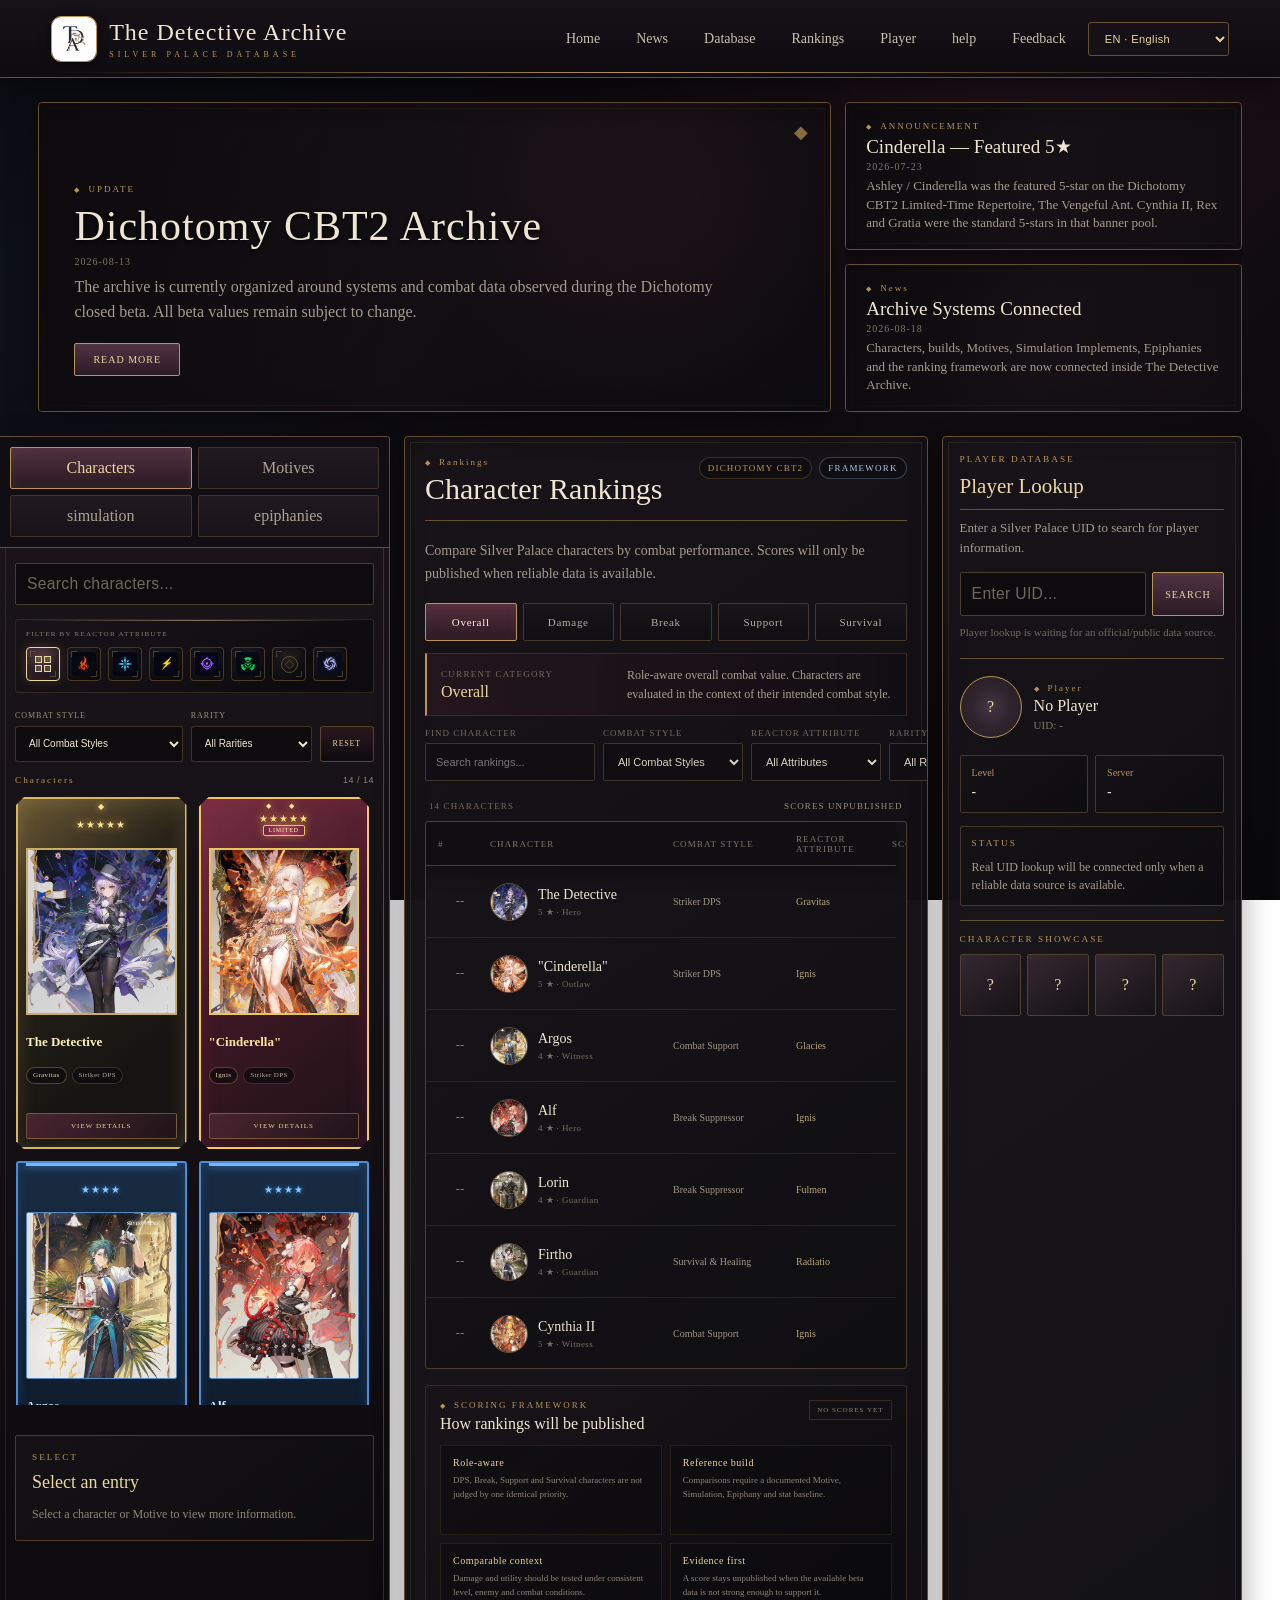
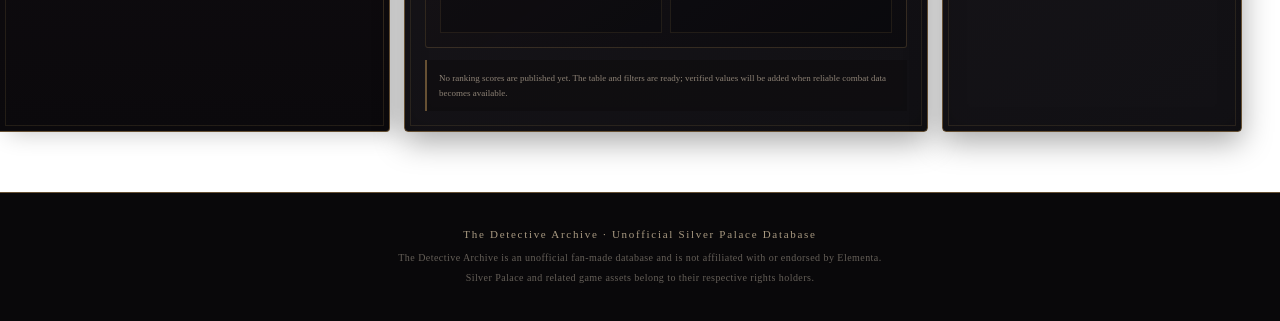
==== index.html @ 469089f6 "Add files via upload" ====
<!DOCTYPE html>
<html lang="en">

<head>
    <meta charset="UTF-8">
    <meta name="viewport" content="width=device-width, initial-scale=1.0">

    <title>The Detective Archive | Silver Palace Rankings & Database</title>

    <meta name="description"
          content="The Detective Archive is an unofficial Silver Palace database for characters, Motives, rankings, combat information, news, and game updates.">

    <meta name="robots" content="index, follow">

    <meta name="application-name" content="The Detective Archive">

    <link rel="canonical"
          href="https://thedetectivearchive.github.io/">

    <meta property="og:title"
          content="The Detective Archive | Silver Palace Rankings & Database">

    <meta property="og:description"
          content="An unofficial Silver Palace database for characters, Motives, rankings, combat information, news, and game updates.">

    <meta property="og:type" content="website">
    <meta property="og:url" content="https://thedetectivearchive.github.io/">
    <meta property="og:site_name" content="The Detective Archive">
    <meta property="og:image" content="https://thedetectivearchive.github.io/logo.png">

    <link rel="icon" type="image/png" href="logo.png">
    <script type="application/ld+json">
    {
      "@context": "https://schema.org",
      "@type": "WebSite",
      "name": "The Detective Archive",
      "alternateName": [
        "Detective Archive",
        "thedetectivearchive.github.io"
      ],
      "url": "https://thedetectivearchive.github.io/"
    }
    </script>

    <link rel="stylesheet" href="style.css">
</head>

<body id="top">

    <!-- =========================
         HEADER
    ========================== -->

    <header class="header">

        <a class="logo" href="#top" aria-label="The Detective Archive home">
            <img
                class="site-logo"
                src="logo.png"
                alt="The Detective Archive logo"
            >

            <div>
                <h1>The Detective Archive</h1>
                <p>SILVER PALACE DATABASE</p>
            </div>
        </a>

        <button
            type="button"
            class="mobile-menu-toggle"
            aria-expanded="false"
            aria-controls="mobileMainNav"
            aria-label="Open navigation menu"
        >
            <span aria-hidden="true"></span>
            <span aria-hidden="true"></span>
            <span aria-hidden="true"></span>
            <strong>Menu</strong>
        </button>

        <nav class="navigation" id="mobileMainNav">
            <a href="#top">Home</a>
            <a href="news.html">News</a>
            <a href="#database">Database</a>
            <a href="#rankings">Rankings</a>
            <a href="#playerLookup">Player</a>
            <a href="help.html" id="helpNavLink">Help</a>
<button
    type="button"
    class="feedback-nav-button"
    id="openFeedbackButton"
>
    Feedback
</button>
        </nav>
<div class="language-picker">

    <select
        id="languageSelect"
        aria-label="Language"
    >

        <option value="en">
            EN · English
        </option>

        <option value="vi">
            VI · Tiếng Việt
        </option>

        <option value="th">
            TH · ไทย
        </option>

        <option value="ja">
            JA · 日本語
        </option>

        <option value="zh-CN">
            ZH · 简体中文
        </option>

        <option value="ko">
            KO · 한국어
        </option>

        <option value="fr">
            FR · Français
        </option>

        <option value="es">
            ES · Español
        </option>

        <option value="ru">
            RU · Русский
        </option>

    </select>

</div>
    </header>


    <!-- =========================
         TOP INFORMATION BOARD
         Filled automatically from newsData
    ========================== -->

    <section class="information-board" id="news" aria-label="Latest Silver Palace information">

        <article class="main-information" id="featuredNews">
            <div class="information-overlay"></div>

            <div class="information-content">
                <p class="tag" id="featuredCategory">FEATURED</p>

                <h2 id="featuredTitle">Silver Palace</h2>

                <p class="information-date" id="featuredDate">TBA</p>

                <p class="information-description" id="featuredDescription">
                    Latest Silver Palace information will appear here.
                </p>

                <a class="read-button" href="#news">
                    READ MORE
                </a>
            </div>
        </article>


        <div class="information-side">

            <article class="small-information" id="sideNewsOne">
                <div class="information-overlay"></div>

                <div class="information-content">
                    <p class="tag" id="sideOneCategory">UPDATE</p>
                    <h3 id="sideOneTitle">Latest Game Update</h3>
                    <p class="information-date" id="sideOneDate">TBA</p>
                    <p id="sideOneDescription">New game updates will appear here.</p>
                </div>
            </article>


            <article class="small-information" id="sideNewsTwo">
                <div class="information-overlay"></div>

                <div class="information-content">
                    <p class="tag" id="sideTwoCategory">ANNOUNCEMENT</p>
                    <h3 id="sideTwoTitle">Latest Announcement</h3>
                    <p class="information-date" id="sideTwoDate">TBA</p>
                    <p id="sideTwoDescription">Official announcements will appear here.</p>
                </div>
            </article>

        </div>

    </section>


    <!-- =========================
         DATABASE LAYOUT
    ========================== -->

    <main class="database-layout" id="database">

        <!-- =====================
             LEFT PANEL
             CHARACTERS / MOTIVES
        ====================== -->

        <aside class="panel browser-panel">

            <div class="tabs">
                <button class="tab-button active" data-tab="characters" type="button">
                    Characters
                </button>

                <button class="tab-button" data-tab="weapons" type="button">
                    Motives
                </button>

                <button class="tab-button" data-tab="simulation" type="button">
                    Simulation
                </button>

                <button class="tab-button" data-tab="epiphanies" type="button">
                    Epiphanies
                </button>
            </div>


            <div class="tab-content active" id="characters">

                <input
                    class="database-search"
                    id="characterSearch"
                    type="search"
                    placeholder="Search characters..."
                    autocomplete="off"
                >

                <div class="database-filter-shell">
                    <p
                        class="database-filter-label"
                        id="characterFilterLabel"
                    >
                        FILTER BY REACTOR ATTRIBUTE
                    </p>

                    <div
                        class="database-icon-filters"
                        id="characterAttributeFilters"
                        aria-label="Character Reactor Attribute filters"
                    ></div>
                </div>

                <div class="character-filter-row">
                    <label class="character-filter-control">
                        <span id="characterStyleFilterLabel">COMBAT STYLE</span>
                        <select id="characterStyleFilter">
                            <option value="all">All Combat Styles</option>
                        </select>
                    </label>

                    <label class="character-filter-control">
                        <span id="characterRarityFilterLabel">RARITY</span>
                        <select id="characterRarityFilter">
                            <option value="all">All Rarities</option>
                            <option value="5">5★</option>
                            <option value="4">4★</option>
                        </select>
                    </label>

                    <button class="character-filter-reset" id="characterFilterReset" type="button">RESET</button>
                </div>

                <div class="character-filter-resultbar">
                    <p class="section-label">CHARACTERS</p>
                    <span id="characterResultCount">0 / 0</span>
                </div>

                <div class="database-grid" id="characterGrid">
                    <!-- Generated by script.js -->
                </div>

            </div>


            <div class="tab-content" id="weapons">

                <input
                    class="database-search"
                    id="weaponSearch"
                    type="search"
                    placeholder="Search Motives..."
                    autocomplete="off"
                >

                <div class="database-filter-shell motive-database-note">
                    <p class="database-filter-label" id="motiveDatabaseLabel">
                        GACHA EQUIPMENT
                    </p>

                    <p class="motive-database-note-text" id="motiveDatabaseNote">
                        This section tracks Motives used for character builds. Verified stats and effects will be added when available.
                    </p>
                </div>

                <p class="section-label">MOTIVES</p>

                <div class="database-grid" id="weaponGrid">
                    <!-- Generated by script.js -->
                </div>

            </div>


            <div class="tab-content" id="simulation">

                <input
                    class="database-search"
                    id="simulationSearch"
                    type="search"
                    placeholder="Search Simulation sets..."
                    autocomplete="off"
                >

                <div class="database-filter-shell simulation-database-note">
                    <p class="database-filter-label" id="simulationDatabaseLabel">
                        IMPLEMENTS
                    </p>

                    <p class="motive-database-note-text" id="simulationDatabaseNote">
                        Simulation uses four fixed-stat Implements: Head, Neck, Secondary Weapon and Accessory. Epiphany is a separate slot.
                    </p>
                </div>

                <p class="section-label">SIMULATION</p>

                <div class="database-grid" id="simulationGrid">
                    <!-- Generated by script.js -->
                </div>

            </div>


            <div class="tab-content" id="epiphanies">

                <input
                    class="database-search"
                    id="epiphanySearch"
                    type="search"
                    placeholder="Search Epiphanies..."
                    autocomplete="off"
                >

                <div class="database-filter-shell epiphany-database-note">
                    <p class="database-filter-label" id="epiphanyDatabaseLabel">
                        BOOK PASSIVES
                    </p>

                    <p class="motive-database-note-text" id="epiphanyDatabaseNote">
                        Dichotomy CBT2 contains 30 Epiphanies. Each occupies its own book slot and grants a passive separate from the four Simulation Implements.
                    </p>
                </div>

                <p class="section-label">EPIPHANIES</p>

                <div class="database-grid" id="epiphanyGrid">
                    <!-- Generated by script.js -->
                </div>

            </div>


            <div class="selected-information">

                <p class="section-label" id="selectedType">SELECT</p>

                <h2 id="selectedName">Select an entry</h2>

                <div id="selectedDescription">
                    Select a character, Motive, Simulation set or Epiphany to view more information.
                </div>

            </div>

        </aside>


        <!-- =====================
             CENTER PANEL
             CHARACTER RANKINGS
             v16: classic layout + scrollable ranking + mobile responsive polish
        ====================== -->

        <section class="panel main-content ranking-panel" id="rankings">

            <div class="content-header ranking-header">

                <div>
                    <p class="tag" id="rankingTag">RANKINGS</p>
                    <h2 id="rankingTitle">Character Rankings</h2>
                </div>

                <div class="ranking-header-meta">
                    <span class="ranking-scope" id="rankingScope">DICHOTOMY CBT2</span>
                    <span class="ranking-status" id="rankingStatus">FRAMEWORK</span>
                </div>

            </div>

            <p class="ranking-intro" id="rankingDescription">
                Compare Silver Palace characters by combat performance. Rankings will use verified, role-aware scoring when comparable data is available.
            </p>

            <div class="ranking-tabs" role="tablist" aria-label="Ranking categories">
                <button class="ranking-tab-button active" type="button" data-ranking-category="overall">Overall</button>
                <button class="ranking-tab-button" type="button" data-ranking-category="damage">Damage</button>
                <button class="ranking-tab-button" type="button" data-ranking-category="break">Break</button>
                <button class="ranking-tab-button" type="button" data-ranking-category="support">Support</button>
                <button class="ranking-tab-button" type="button" data-ranking-category="survival">Survival</button>
            </div>

            <div class="ranking-category-summary">
                <div>
                    <span id="rankingCategoryLabel">CURRENT CATEGORY</span>
                    <strong id="rankingCategoryName">Overall</strong>
                </div>
                <p id="rankingCategoryDescription">Role-aware overall combat value. Characters are evaluated in the context of their intended combat style.</p>
            </div>

            <div class="ranking-toolbar">
                <label class="ranking-filter ranking-filter-search">
                    <span id="rankingSearchLabel">Find character</span>
                    <input id="rankingSearch" type="search" placeholder="Search rankings..." autocomplete="off">
                </label>

                <label class="ranking-filter">
                    <span id="rankingRoleLabel">Combat Style</span>
                    <select id="rankingRoleFilter"></select>
                </label>

                <label class="ranking-filter">
                    <span id="rankingAttributeLabel">Reactor Attribute</span>
                    <select id="rankingAttributeFilter"></select>
                </label>

                <label class="ranking-filter ranking-filter-small">
                    <span id="rankingRarityLabel">Rarity</span>
                    <select id="rankingRarityFilter"></select>
                </label>
            </div>

            <div class="ranking-result-bar">
                <span id="rankingResultsCount">14 CHARACTERS</span>
                <span id="rankingPublicationState">Scores unpublished</span>
            </div>

            <div class="ranking-table" aria-live="polite">

                <div class="ranking-table-head">
                    <span id="rankingHeaderRank">#</span>
                    <span id="rankingHeaderCharacter">Character</span>
                    <span id="rankingHeaderRole">Combat Style</span>
                    <span id="rankingHeaderAttribute">Attribute</span>
                    <span id="rankingHeaderScore">Score</span>
                    <span id="rankingHeaderTier">Tier</span>
                </div>

                <div class="ranking-rows" id="rankingRows">
                    <!-- Generated by script.js -->
                </div>

            </div>

            <div class="ranking-framework">
                <div class="ranking-framework-heading">
                    <div>
                        <p class="tag" id="rankingFrameworkTag">SCORING FRAMEWORK</p>
                        <h3 id="rankingFrameworkTitle">How rankings will be published</h3>
                    </div>
                    <span id="rankingFrameworkBadge">NO SCORES YET</span>
                </div>

                <div class="ranking-framework-grid">
                    <article>
                        <strong id="rankingRuleRoleTitle">Role-aware</strong>
                        <p id="rankingRuleRoleText">DPS, Break, Support and Survival characters are not judged by one identical priority.</p>
                    </article>
                    <article>
                        <strong id="rankingRuleBuildTitle">Reference build</strong>
                        <p id="rankingRuleBuildText">Comparisons require a documented Motive, Simulation, Epiphany and stat baseline.</p>
                    </article>
                    <article>
                        <strong id="rankingRuleContextTitle">Comparable context</strong>
                        <p id="rankingRuleContextText">Damage and utility should be tested under consistent level, enemy and combat conditions.</p>
                    </article>
                    <article>
                        <strong id="rankingRuleConfidenceTitle">Evidence first</strong>
                        <p id="rankingRuleConfidenceText">A score stays unpublished when the available beta data is not strong enough to support it.</p>
                    </article>
                </div>
            </div>

            <p class="ranking-note" id="rankingNote">
                No ranking scores are published yet. The table and filters are ready; verified values will be added when reliable combat data becomes available.
            </p>

        </section>


        <!-- =====================
             RIGHT PANEL
             PLAYER LOOKUP
        ====================== -->

        <aside class="panel player-panel" id="playerLookup">

            <p class="section-label">PLAYER DATABASE</p>

            <h2>Player Lookup</h2>

            <p class="player-description">
                Enter a Silver Palace UID to search for player information.
            </p>

            <div class="uid-search">
                <input
                    type="text"
                    id="uidInput"
                    placeholder="Enter UID..."
                    inputmode="numeric"
                    autocomplete="off"
                >

                <button id="uidSearchButton" type="button">
                    SEARCH
                </button>
            </div>

            <p class="uid-message" id="uidMessage">
                Player lookup is waiting for an official/public data source.
            </p>


            <div class="player-profile">

                <div class="player-avatar" id="playerAvatar">?</div>

                <div class="player-name-area">
                    <p class="tag">PLAYER</p>

                    <h3 id="playerName">No Player</h3>

                    <p>
                        UID:
                        <span id="playerUID">-</span>
                    </p>
                </div>

            </div>


            <div class="player-stats">

                <div class="player-stat">
                    <span>Level</span>
                    <strong id="playerLevel">-</strong>
                </div>

                <div class="player-stat">
                    <span>Server</span>
                    <strong id="playerServer">-</strong>
                </div>

            </div>


            <div class="player-extra">
                <p class="section-label">STATUS</p>

                <p id="playerSignature">
                    Real UID lookup will be connected only when a reliable data source is available.
                </p>
            </div>


            <div class="showcase">
                <p class="section-label">CHARACTER SHOWCASE</p>

                <div class="showcase-grid">
                    <div>?</div>
                    <div>?</div>
                    <div>?</div>
                    <div>?</div>
                </div>
            </div>

        </aside>

    </main>


    <footer>
        <p id="footerMain">The Detective Archive · Unofficial Silver Palace Database</p>
        <p id="footerDisclaimer" class="footer-disclaimer">
            The Detective Archive is an unofficial fan-made database and is not affiliated with or endorsed by Elementa.
        </p>
        <p id="footerRights" class="footer-rights">
            Silver Palace and related game assets belong to their respective rights holders.
        </p>
    </footer>


    <!-- =====================================================
         NEWS DETAIL MODAL
    ====================================================== -->

    <div
        class="news-detail-modal"
        id="newsDetailModal"
        aria-hidden="true"
    >
        <div
            class="news-detail-overlay"
            id="newsDetailOverlay"
        ></div>

        <article
            class="news-detail-panel"
            role="dialog"
            aria-modal="true"
            aria-labelledby="newsDetailTitle"
        >
            <button
                type="button"
                class="news-detail-close"
                id="closeNewsDetailButton"
                aria-label="Close"
            >×</button>

            <div class="news-detail-header">
                <div>
                    <p class="tag" id="newsDetailCategory">NEWS</p>
                    <p class="news-detail-date" id="newsDetailDate"></p>
                </div>
                <span class="news-detail-index" id="newsDetailIndex">ARCHIVE ENTRY</span>
            </div>

            <h2 id="newsDetailTitle">News</h2>

            <p class="news-detail-summary" id="newsDetailSummary"></p>

            <div class="news-detail-tags" id="newsDetailTags"></div>

            <div class="news-detail-body" id="newsDetailBody"></div>

            <div class="news-detail-note">
                <p class="section-label" id="newsDetailNoteLabel">ARCHIVE NOTE</p>
                <p id="newsDetailNoteText">Pre-release and beta information may change before release.</p>
            </div>
        </article>
    </div>


    <!-- =====================================================
         DATABASE DETAIL MODAL
         Used by both Characters and Motives
    ====================================================== -->

    <div
        class="database-detail-modal"
        id="databaseDetailModal"
        aria-hidden="true"
    >
        <div
            class="database-detail-overlay"
            id="databaseDetailOverlay"
        ></div>

        <section
            class="database-detail-panel"
            role="dialog"
            aria-modal="true"
            aria-labelledby="databaseDetailTitle"
        >
            <button
                type="button"
                class="database-detail-close"
                id="closeDatabaseDetailButton"
                aria-label="Close"
            >
                ×
            </button>

            <div id="databaseDetailContent"></div>
        </section>
    </div>


    <!-- =====================================================
         SIMPLE FEEDBACK POPUP
    ====================================================== -->

    <div
        class="feedback-modal"
        id="feedbackModal"
        aria-hidden="true"
    >
        <div
            class="feedback-overlay"
            id="feedbackOverlay"
        ></div>

        <div
            class="feedback-popup feedback-popup-simple"
            role="dialog"
            aria-modal="true"
            aria-labelledby="feedbackTitle"
        >
            <button
                type="button"
                class="feedback-close"
                id="closeFeedbackButton"
                aria-label="Close"
            >
                ×
            </button>

            <div class="feedback-popup-header">
                <p class="tag" id="feedbackTag">COMMUNITY</p>

                <h2 id="feedbackTitle">
                    Send Feedback
                </h2>

                <p id="feedbackDescription">
                    Tell us what should be fixed or improved.
                </p>
            </div>

            <form
                class="feedback-form feedback-form-simple"
                id="feedbackForm"
            >
                <fieldset class="feedback-category-fieldset">
                    <legend id="feedbackTypeLabel">
                        What is this about?
                    </legend>

                    <div
                        class="feedback-category-grid"
                        id="feedbackCategoryGrid"
                        role="radiogroup"
                        aria-labelledby="feedbackTypeLabel"
                    >
                        <button
                            type="button"
                            class="feedback-category active"
                            data-feedback-type="general"
                            aria-pressed="true"
                            id="feedbackGeneralOption"
                        >
                            General Suggestion
                        </button>

                        <button
                            type="button"
                            class="feedback-category"
                            data-feedback-type="incorrect"
                            aria-pressed="false"
                            id="feedbackIncorrectOption"
                        >
                            Incorrect Information
                        </button>

                        <button
                            type="button"
                            class="feedback-category"
                            data-feedback-type="missing"
                            aria-pressed="false"
                            id="feedbackMissingOption"
                        >
                            Missing Information
                        </button>

                        <button
                            type="button"
                            class="feedback-category"
                            data-feedback-type="bug"
                            aria-pressed="false"
                            id="feedbackBugOption"
                        >
                            Website Bug
                        </button>

                        <button
                            type="button"
                            class="feedback-category feedback-category-other"
                            data-feedback-type="other"
                            aria-pressed="false"
                            id="feedbackOtherOption"
                        >
                            Other
                        </button>
                    </div>

                    <input
                        type="hidden"
                        id="feedbackType"
                        value="general"
                    >
                </fieldset>


                <div class="feedback-field feedback-message-field">
                    <label
                        for="feedbackMessage"
                        id="feedbackMessageLabel"
                    >
                        Your Feedback
                    </label>

                    <textarea
                        id="feedbackMessage"
                        maxlength="1000"
                        required
                        placeholder="Describe the issue or suggestion..."
                    ></textarea>

                    <div class="feedback-bottom">
                        <span
                            class="feedback-status"
                            id="feedbackStatus"
                            aria-live="polite"
                        ></span>

                        <span id="feedbackCount">
                            0 / 1000
                        </span>
                    </div>
                </div>


                <div class="feedback-context-card">
                    <span id="feedbackContextLabel">
                        INCLUDED AUTOMATICALLY
                    </span>

                    <p id="feedbackContextText">
                        Current page and open database entry will be added to your message.
                    </p>
                </div>


                <input
                    type="checkbox"
                    id="feedbackBotcheck"
                    tabindex="-1"
                    autocomplete="off"
                    style="display:none"
                    aria-hidden="true"
                >

                <div class="feedback-action-row feedback-action-row-direct">
                    <button
                        type="submit"
                        class="feedback-submit"
                        id="feedbackSubmit"
                    >
                        SEND FEEDBACK
                    </button>
                </div>

                <p
                    class="feedback-delivery-note"
                    id="feedbackDeliveryNote"
                >
                    Feedback is sent directly from this page. No email app or extra login is required.
                </p>
            </form>
        </div>
    </div>


    <script src="mobile-nav.js"></script>
    <script src="lang.js"></script>
<script src="data.js"></script>
<script src="script.js"></script>

</body>

</html>
---- style.css ----
/* =========================================================
   SILVER PALACE
   Classical Western / Victorian UI
========================================================= */

:root {
    --bg: #0b090c;
    --bg-soft: #120f13;

    --panel: #171318;
    --panel-deep: #0d0b0f;
    --panel-light: #211920;

    --burgundy: #4a1f2b;
    --burgundy-light: #6b3945;

    --gold: #b99555;
    --gold-light: #ead6a0;
    --gold-dark: #665033;

    --ivory: #eee6d2;
    --muted: #a69b8e;

    --blue: #4f8dcc;
    --blue-light: #9bd1ff;

    --line: rgba(185, 149, 85, 0.24);
}


/* =========================
   RESET
========================= */

* {
    margin: 0;
    padding: 0;
    box-sizing: border-box;
}

html {
    scroll-behavior: smooth;
}

body {
    min-height: 100vh;

    color: var(--ivory);

    font-family:
        Georgia,
        "Times New Roman",
        serif;

    background:
        radial-gradient(
            circle at 82% 0%,
            rgba(83, 31, 46, 0.22),
            transparent 34%
        ),
        radial-gradient(
            circle at 0% 32%,
            rgba(25, 41, 66, 0.24),
            transparent 40%
        ),
        linear-gradient(
            135deg,
            #08080a,
            #100c11 55%,
            #09090b
        );

    background-attachment: fixed;
}

button,
input {
    font: inherit;
}

button {
    color: inherit;
}

a {
    color: inherit;
}


/* =========================
   HEADER
========================= */

.header {
    min-height: 78px;

    padding: 0 4%;

    display: flex;
    align-items: center;
    justify-content: space-between;

    position: sticky;
    top: 0;
    z-index: 100;

    background:
        linear-gradient(
            180deg,
            rgba(23, 17, 24, 0.98),
            rgba(14, 12, 16, 0.98)
        );

    border-bottom: 1px solid var(--gold-dark);

    box-shadow:
        0 6px 25px rgba(0, 0, 0, 0.55);
}

.header::after {
    content: "";

    position: absolute;

    left: 4%;
    right: 4%;
    bottom: 4px;

    height: 1px;

    background:
        linear-gradient(
            90deg,
            transparent,
            var(--gold),
            transparent
        );
}

.logo {
    display: flex;
    align-items: center;
    gap: 12px;

    text-decoration: none;
}

.logo-icon {
    width: 46px;
    height: 46px;

    display: grid;
    place-items: center;

    border: 1px solid var(--gold);
    border-radius: 50%;

    color: var(--gold-light);

    background:
        radial-gradient(
            circle,
            #352b2d,
            #161117
        );

    box-shadow:
        inset 0 0 10px rgba(222, 197, 142, 0.15),
        0 0 10px rgba(0, 0, 0, 0.5);

    font-size: 12px;
    font-weight: bold;
}

.site-logo {
    width: 46px;
    height: 46px;

    display: block;
    flex: 0 0 auto;

    object-fit: cover;

    border: 1px solid var(--gold);
    border-radius: 10px;

    background: #f6f4ef;

    box-shadow:
        inset 0 0 8px rgba(185, 149, 85, 0.12),
        0 3px 12px rgba(0, 0, 0, 0.42);
}

.logo h1 {
    color: var(--ivory);

    font-size: 24px;
    font-weight: normal;
    letter-spacing: 1px;
}

.logo p {
    margin-top: 4px;

    color: var(--gold);

    font-size: 8px;
    letter-spacing: 4px;
}

.navigation {
    display: flex;
    gap: 28px;
}

.navigation a {
    position: relative;

    padding: 10px 4px;

    color: #c9c0b1;

    text-decoration: none;

    font-size: 14px;
}

.navigation a::after {
    content: "";

    position: absolute;

    left: 50%;
    bottom: 3px;

    width: 0;
    height: 1px;

    background: var(--gold);

    transition:
        width 0.25s ease,
        left 0.25s ease;
}

.navigation a:hover {
    color: var(--gold-light);
}

.navigation a:hover::after {
    left: 0;
    width: 100%;
}


/* =========================
   DECORATIVE PANEL BASE
========================= */

.panel,
.main-information,
.small-information {
    position: relative;

    border: 1px solid var(--gold-dark);
    border-radius: 4px;

    background:
        linear-gradient(
            145deg,
            rgba(24, 20, 25, 0.98),
            rgba(13, 12, 16, 0.98)
        );

    box-shadow:
        0 10px 30px rgba(0, 0, 0, 0.34),
        inset 0 0 25px rgba(0, 0, 0, 0.18);

    overflow: hidden;
}

.panel::before,
.main-information::before,
.small-information::before {
    content: "";

    position: absolute;

    inset: 5px;

    border: 1px solid rgba(185, 149, 85, 0.14);

    pointer-events: none;
    z-index: 1;
}

.tag,
.section-label {
    color: var(--gold);

    font-size: 9px;
    letter-spacing: 2px;
}

.tag::before {
    content: "◆";

    margin-right: 7px;

    font-size: 7px;
}


/* =========================
   TOP INFORMATION BOARD
========================= */

.information-board {
    width: 94%;
    max-width: 1600px;
    height: 310px;

    margin: 24px auto;

    display: grid;

    grid-template-columns:
        2fr
        1fr;

    gap: 14px;
}

.main-information,
.small-information {
    background-position: center;
    background-size: cover;
    background-repeat: no-repeat;
}

.main-information {
    display: flex;
    align-items: flex-end;

    padding: 35px;

    background:
        radial-gradient(
            circle at 80% 30%,
            rgba(111, 50, 67, 0.35),
            transparent 35%
        ),
        linear-gradient(
            130deg,
            #20161d,
            #111117
        );
}

.main-information::after {
    content: "◆";

    position: absolute;

    right: 22px;
    top: 18px;

    color: var(--gold);

    font-size: 18px;

    opacity: 0.7;

    z-index: 3;
}

.information-side {
    display: grid;

    grid-template-rows:
        1fr
        1fr;

    gap: 14px;
}

.small-information {
    padding: 22px;

    display: flex;
    align-items: center;

    background:
        linear-gradient(
            130deg,
            #17151b,
            #22171d
        );
}

.information-overlay {
    position: absolute;
    inset: 0;

    background:
        linear-gradient(
            100deg,
            rgba(11, 9, 12, 0.88),
            rgba(11, 9, 12, 0.46),
            rgba(11, 9, 12, 0.70)
        );

    z-index: 1;
    pointer-events: none;
}

.information-content {
    position: relative;
    z-index: 2;
}

.main-information h2 {
    margin: 8px 0 6px;

    color: var(--ivory);

    font-size: 42px;
    font-weight: normal;
    letter-spacing: 1px;

    text-shadow:
        0 2px 4px rgba(0, 0, 0, 0.8);
}

.small-information h3 {
    margin: 7px 0 4px;

    color: var(--ivory);

    font-size: 19px;
    font-weight: normal;
}

.information-description,
.small-information p:last-child {
    color: var(--muted);

    line-height: 1.55;
}

.information-description {
    max-width: 650px;

    margin-bottom: 18px;
}

.small-information p:last-child {
    font-size: 13px;
}

.information-date {
    margin-bottom: 8px;

    color: #827668;

    font-size: 10px;
    letter-spacing: 1px;
}

.read-button {
    display: inline-block;
    width: fit-content;

    padding: 10px 18px;

    border: 1px solid var(--gold);
    border-radius: 2px;

    color: var(--gold-light);

    text-decoration: none;

    background:
        linear-gradient(
            #503344,
            #2b1b24
        );

    font-size: 10px;
    letter-spacing: 1px;

    transition: 0.25s;
}

.read-button:hover {
    color: #fff6dd;

    background:
        linear-gradient(
            #745066,
            #3a2531
        );

    box-shadow:
        0 0 10px rgba(185, 149, 85, 0.22);
}


/* =========================
   DATABASE LAYOUT
========================= */

.database-layout {
    width: 100%;
    max-width: none;

    margin: 0 0 60px;

    padding-right: 3%;

    display: grid;

    grid-template-columns:
        330px
        minmax(450px, 1fr)
        300px;

    gap: 14px;

    align-items: stretch;
}


/* =========================
   LEFT DATABASE PANEL
========================= */

.browser-panel {
    min-height: 900px;

    border-left: none;

    border-radius:
        0
        4px
        4px
        0;

    background:
        linear-gradient(
            180deg,
            #1b151a 0%,
            #130f13 55%,
            #0b090c 100%
        );

    box-shadow:
        8px 0 25px rgba(0, 0, 0, 0.24);
}

.browser-panel::after {
    content: "";

    position: absolute;

    top: 10px;
    right: 5px;
    bottom: 10px;

    width: 1px;

    background:
        linear-gradient(
            transparent,
            var(--gold),
            transparent
        );

    opacity: 0.5;

    pointer-events: none;
}

.tabs {
    position: relative;
    z-index: 2;

    padding: 10px;

    display: grid;

    grid-template-columns:
        repeat(3, minmax(0, 1fr));

    gap: 6px;

    border-bottom: 1px solid var(--gold-dark);

    background: #100e12;
}

.tab-button {
    padding: 11px;

    border: 1px solid #413529;
    border-radius: 2px;

    color: #aca294;

    background:
        linear-gradient(
            #211a21,
            #171318
        );

    cursor: pointer;
}

.tab-button:hover {
    color: var(--gold-light);
    border-color: var(--gold);
}

.tab-button.active {
    color: var(--gold-light);

    border-color: var(--gold);

    background:
        linear-gradient(
            #503040,
            #291a22
        );

    box-shadow:
        inset 0 0 10px rgba(222, 197, 142, 0.08);
}

.tab-content {
    display: none;

    position: relative;
    z-index: 2;

    padding: 15px;
}

.tab-content.active {
    display: block;
}

.database-search,
.uid-search input {
    width: 100%;

    padding: 11px;

    border: 1px solid #493d2e;
    border-radius: 2px;

    color: var(--ivory);

    outline: none;

    background: #0d0b0e;
}

.database-search {
    margin-bottom: 18px;
}

.database-search::placeholder,
.uid-search input::placeholder {
    color: #70685d;
}

.database-search:focus,
.uid-search input:focus {
    border-color: var(--gold);

    box-shadow:
        0 0 8px rgba(185, 149, 85, 0.18);
}

.section-label {
    margin-bottom: 10px;
}


/* =========================
   DATABASE CARDS
========================= */

.database-grid {
    display: grid;

    grid-template-columns:
        repeat(3, minmax(0, 1fr));

    gap: 9px;
}

.database-card {
    min-width: 0;

    border: 1px solid #4b3d2d;
    border-radius: 4px;

    color: var(--ivory);

    background:
        linear-gradient(
            145deg,
            #211c21,
            #111014
        );

    cursor: pointer;

    transition:
        transform 0.25s,
        border-color 0.25s,
        box-shadow 0.25s;
}

.database-card:hover {
    transform: translateY(-3px);

    border-color: var(--gold);

    box-shadow:
        0 5px 15px rgba(0, 0, 0, 0.5),
        inset 0 0 8px rgba(185, 149, 85, 0.08);
}

.character-card,
.weapon-card {
    width: 100%;

    padding: 6px;

    display: flex;
    flex-direction: column;

    overflow: hidden;
}

.rarity-bar {
    width: 100%;
    height: 34px;

    display: flex;
    flex-direction: column;
    align-items: center;
    justify-content: center;

    gap: 1px;

    margin-bottom: 5px;

    white-space: nowrap;
    overflow: hidden;
}

.rarity-stars {
    display: block;

    font-size: 9px;
    line-height: 11px;
    letter-spacing: 1px;
}

.limited-badge,
.limited-spacer {
    height: 11px;
}

.limited-badge {
    display: inline-flex;
    align-items: center;

    padding: 1px 5px;

    border: 1px solid rgba(231, 198, 112, 0.55);
    border-radius: 2px;

    color: #ffe6a4;

    background:
        rgba(78, 31, 38, 0.72);

    font-size: 6px;
    line-height: 9px;
    letter-spacing: 0.8px;
}

.card-image {
    width: 100%;

    aspect-ratio: 0.82;

    display: grid;
    place-items: center;

    overflow: hidden;

    border: 1px solid rgba(185, 149, 85, 0.35);
    border-radius: 3px;

    color: var(--gold-light);

    background:
        radial-gradient(
            circle,
            #473a40,
            #181419
        );
}

.card-image img {
    width: 100%;
    height: 100%;

    display: block;

    object-fit: cover;
    object-position: center;
}

.image-missing::after {
    content: "NO IMAGE";

    color: #74695e;

    font-size: 8px;
    letter-spacing: 1px;
}

.character-name,
.weapon-main-stats {
    width: 100%;
}

.weapon-stat-row {
    width: 100%;

    padding: 9px 0;

    display: flex;
    align-items: center;
    justify-content: space-between;
    gap: 14px;

    border-bottom: 1px solid rgba(185, 149, 85, 0.16);
}

.weapon-stat-row span {
    color: #8f8375;
}

.weapon-stat-row strong {
    color: var(--gold-light);

    font-weight: normal;
    text-align: right;
}

.weapon-effect {
    width: 100%;
    min-height: 130px;

    margin-top: 16px;
    padding: 14px;

    border: 1px solid rgba(185, 149, 85, 0.28);
    border-radius: 3px;

    background:
        linear-gradient(
            145deg,
            rgba(35, 27, 33, 0.95),
            rgba(13, 12, 15, 0.98)
        );
}

.weapon-effect-title {
    margin-bottom: 9px;

    color: var(--gold);

    font-size: 9px;
    letter-spacing: 1.6px;
}

.weapon-effect p:last-child {
    color: #b0a596;

    font-size: 12px;
    line-height: 1.75;

    overflow-wrap: anywhere;
}


/* =========================
   SELECTED INFORMATION
========================= */

.selected-information {
    position: relative;
    z-index: 2;

    margin: 15px;
    padding: 16px;

    border: 1px solid #4b3c2d;
    border-radius: 2px;

    background:
        linear-gradient(
            145deg,
            #151216,
            #0d0c0f
        );
}

.selected-information h2 {
    margin-bottom: 12px;

    color: var(--gold-light);

    font-size: 18px;
    font-weight: normal;
}

#selectedDescription {
    color: #918679;

    font-size: 12px;
    line-height: 1.55;
}

.entry-detail-row {
    padding: 7px 0;

    display: flex;
    justify-content: space-between;
    gap: 12px;

    border-bottom: 1px solid rgba(185, 149, 85, 0.12);
}

.entry-detail-row span {
    color: #827668;
}

.entry-detail-row strong {
    color: #d8cfbd;

    font-weight: normal;
    text-align: right;
}

.entry-description {
    margin-top: 14px;

    color: var(--muted);
}


/* =========================
   CENTER NEWS
========================= */

.main-content {
    position: relative;

    padding: 20px;

    min-width: 0;
}

.content-header {
    position: relative;
    z-index: 2;

    margin-bottom: 20px;
    padding-bottom: 14px;

    display: flex;
    align-items: end;
    justify-content: space-between;

    border-bottom: 1px solid var(--gold-dark);
}

.content-header h2 {
    margin-top: 5px;

    color: var(--ivory);

    font-size: 30px;
    font-weight: normal;
}

.news-count {
    color: #756b60;

    font-size: 9px;
    letter-spacing: 1px;
}

.news-list {
    position: relative;
    z-index: 2;
}

.news-card {
    margin-bottom: 14px;

    overflow: hidden;

    border: 1px solid #4b3d2e;
    border-radius: 3px;

    background:
        linear-gradient(
            145deg,
            #171419,
            #0f0e11
        );
}

.news-image {
    height: 280px;

    display: grid;
    place-items: center;

    overflow: hidden;

    border-bottom: 1px solid #4b3d2e;

    background:
        radial-gradient(
            circle,
            #3a2b35,
            #161219
        );
}

.news-image img,
.small-news-image img {
    width: 100%;
    height: 100%;

    display: block;

    object-fit: cover;
    object-position: center;
}

.news-text {
    padding: 18px;
}

.news-meta {
    display: flex;
    align-items: center;
    justify-content: space-between;
    gap: 12px;

    color: #71675d;

    font-size: 9px;
    letter-spacing: 1px;
}

.news-text h2,
.news-text h3 {
    margin: 7px 0;

    color: var(--ivory);

    font-weight: normal;
}

.news-text h2 {
    font-size: 24px;
}

.news-text h3 {
    font-size: 17px;
}

.news-text p {
    color: var(--muted);

    font-size: 13px;
    line-height: 1.6;
}

.compact-news {
    display: grid;

    grid-template-columns:
        125px
        1fr;
}

.small-news-image {
    min-height: 120px;

    display: grid;
    place-items: center;

    overflow: hidden;

    border-right: 1px solid #4b3d2e;

    background:
        linear-gradient(
            145deg,
            #33242b,
            #171218
        );
}


/* =========================
   PLAYER LOOKUP
========================= */

.player-panel {
    align-self: stretch;

    padding: 17px;
}

.player-panel > * {
    position: relative;
    z-index: 2;
}

.player-panel h2 {
    margin-bottom: 8px;
    padding-bottom: 10px;

    color: var(--gold-light);

    border-bottom: 1px solid var(--gold-dark);

    font-size: 21px;
    font-weight: normal;
}

.player-description {
    margin-bottom: 15px;

    color: var(--muted);

    font-size: 12px;
    line-height: 1.5;
}

.uid-search {
    display: flex;
    gap: 6px;
}

.uid-search input {
    min-width: 0;
}

.uid-search button {
    padding: 0 12px;

    border: 1px solid var(--gold);
    border-radius: 2px;

    color: var(--gold-light);

    background:
        linear-gradient(
            #503344,
            #2b1b24
        );

    cursor: pointer;

    font-size: 9px;
    letter-spacing: 1px;
}

.uid-search button:hover {
    background:
        linear-gradient(
            #745066,
            #3a2531
        );
}

.uid-message {
    margin: 9px 0 18px;

    color: #74695e;

    font-size: 10px;
    line-height: 1.4;
}

.player-profile {
    padding: 17px 0;

    display: flex;
    align-items: center;
    gap: 12px;

    border-top: 1px solid var(--gold-dark);
}

.player-avatar {
    width: 62px;
    height: 62px;

    flex-shrink: 0;

    display: grid;
    place-items: center;

    border: 1px solid var(--gold);
    border-radius: 50%;

    color: var(--gold-light);

    background:
        radial-gradient(
            circle,
            #453542,
            #171219
        );

    box-shadow:
        inset 0 0 15px rgba(185, 149, 85, 0.09);
}

.player-name-area h3 {
    margin: 4px 0;

    color: var(--ivory);

    font-size: 16px;
    font-weight: normal;
}

.player-name-area p:last-child {
    color: #81766b;

    font-size: 10px;
}

.player-stats {
    margin-bottom: 13px;

    display: grid;

    grid-template-columns:
        1fr
        1fr;

    gap: 7px;
}

.player-stat,
.player-extra {
    padding: 11px;

    border: 1px solid #463929;
    border-radius: 2px;

    background:
        linear-gradient(
            145deg,
            #151216,
            #0d0c0f
        );
}

.player-stat span {
    display: block;

    margin-bottom: 5px;

    color: var(--gold);

    font-size: 9px;
}

.player-stat strong {
    font-size: 13px;
    font-weight: normal;
}

.player-extra {
    margin-bottom: 14px;
}

.player-extra p:last-child {
    color: var(--muted);

    font-size: 11px;
    line-height: 1.5;
}

.showcase {
    padding-top: 13px;

    border-top: 1px solid var(--gold-dark);
}

.showcase-grid {
    display: grid;

    grid-template-columns:
        repeat(4, 1fr);

    gap: 6px;
}

.showcase-grid div {
    aspect-ratio: 1;

    display: grid;
    place-items: center;

    border: 1px solid #51412f;
    border-radius: 2px;

    color: var(--gold-light);

    background:
        linear-gradient(
            145deg,
            #342831,
            #151217
        );
}


/* =========================
   FOOTER
========================= */

footer {
    padding: 35px;

    text-align: center;

    border-top: 1px solid var(--gold-dark);

    color: #71685b;

    background: #09080a;

    font-size: 11px;
    letter-spacing: 2px;
}

footer #footerMain {
    color: #a99a82;
    letter-spacing: 1.7px;
}

footer .footer-disclaimer,
footer .footer-rights {
    max-width: 900px;
    margin: 10px auto 0;
    color: #655f58;
    font-size: 10px;
    line-height: 1.6;
    letter-spacing: 0.45px;
}

footer .footer-rights {
    margin-top: 4px;
}


/* =========================
   RESPONSIVE
========================= */

@media (max-width: 1100px) {

    .database-layout {
        padding-right: 0;

        grid-template-columns:
            290px
            1fr;
    }

    .player-panel {
        grid-column: 1 / -1;

        margin: 0 3%;
    }

}


@media (max-width: 760px) {

    .header {
        padding: 14px 18px;

        flex-direction: column;

        gap: 12px;
    }

    .navigation {
        gap: 16px;

        flex-wrap: wrap;
        justify-content: center;
    }

    .information-board {
        width: calc(100% - 24px);
        height: auto;

        margin: 16px auto;

        grid-template-columns: 1fr;
    }

    .main-information {
        min-height: 250px;
    }

    .information-side {
        grid-template-columns:
            1fr
            1fr;

        grid-template-rows: auto;
    }

    .small-information {
        min-height: 160px;
    }

    .database-layout {
        display: block;
    }

    .browser-panel {
        min-height: 0;

        margin-right: 12px;
        margin-bottom: 14px;
    }

    .main-content,
    .player-panel {
        margin: 0 12px 14px;
    }

}


@media (max-width: 520px) {

    .logo h1 {
        font-size: 20px;
    }

    .information-side {
        grid-template-columns: 1fr;
    }

    .database-grid {
        grid-template-columns:
            repeat(2, minmax(0, 1fr));
    }

    .compact-news {
        grid-template-columns:
            92px
            1fr;
    }

    .news-text {
        padding: 14px;
    }

}

/* =========================================================
   FINAL CHARACTER RARITY DESIGN
   PHẢI ĐẶT Ở CUỐI style.css
========================================================= */


/* =========================
   4 SAO
   KHUNG XANH - ĐƠN GIẢN
========================= */

.database-card.character-card.rarity-4 {
    position: relative;

    border: 2px solid #4d8cd8;

    border-radius: 3px;

    background:
        linear-gradient(
            180deg,
            #182b42,
            #0c1725
        );

    box-shadow:
        inset 0 0 12px rgba(70, 150, 255, 0.18);
}


/* thanh xanh trên đầu */

.database-card.character-card.rarity-4::before {
    content: "";

    position: absolute;

    top: 0;
    left: 8px;
    right: 8px;

    height: 3px;

    background: #72b7ff;

    box-shadow:
        0 0 8px rgba(80, 170, 255, 0.8);

    z-index: 5;
}


/* ảnh 4 sao */

.database-card.character-card.rarity-4 .card-image {
    border: 1px solid #508bc7;

    border-radius: 2px;

    background:
        radial-gradient(
            circle,
            #2d5278,
            #101b2a 75%
        );
}


/* sao 4 sao */

.database-card.character-card.rarity-4 .rarity-stars {
    color: #8cc9ff;

    text-shadow:
        0 0 5px #348be0;
}


/* tên */

.database-card.character-card.rarity-4 .character-name {
    color: #cfe9ff;
}


/* hover */

.database-card.character-card.rarity-4:hover {
    border-color: #91ccff;

    transform: translateY(-3px);

    box-shadow:
        0 0 15px rgba(60, 150, 255, 0.5);
}



/* =========================
   5 SAO STANDARD
   KHUNG VÀNG - CẮT GÓC
========================= */

.database-card.character-card.rarity-5-standard {
    position: relative;

    border: 2px solid #d6b75f;

    border-radius: 0;

    clip-path:
        polygon(
            8px 0,
            calc(100% - 8px) 0,
            100% 8px,
            100% calc(100% - 8px),
            calc(100% - 8px) 100%,
            8px 100%,
            0 calc(100% - 8px),
            0 8px
        );

    background:
        linear-gradient(
            145deg,
            #6b5935 0%,
            #292319 30%,
            #161412 75%
        );

    box-shadow:
        inset 0 0 20px rgba(255, 218, 120, 0.15);
}


/* đường vàng trên đầu */

.database-card.character-card.rarity-5-standard::before {
    content: "◆";

    position: absolute;

    top: 3px;
    left: 50%;

    transform: translateX(-50%);

    color: #ffe29a;

    font-size: 8px;

    text-shadow:
        0 0 7px rgba(255, 210, 100, 0.9);

    z-index: 6;
}


/* ảnh */

.database-card.character-card.rarity-5-standard .card-image {
    border: 2px solid #c8ad68;

    border-radius: 0;

    background:
        radial-gradient(
            circle at 50% 30%,
            #635a45,
            #211e19 75%
        );
}


/* sao */

.database-card.character-card.rarity-5-standard .rarity-stars {
    color: #ffe29b;

    text-shadow:
        0 0 7px rgba(255, 208, 90, 0.8);
}


/* tên */

.database-card.character-card.rarity-5-standard .character-name {
    color: #fff0bd;

    font-weight: bold;
}


/* hover */

.database-card.character-card.rarity-5-standard:hover {
    border-color: #ffe29a;

    transform: translateY(-5px);

    filter: brightness(1.12);

    box-shadow:
        0 0 20px rgba(230, 190, 80, 0.55);
}



/* =========================
   5 SAO LIMITED
   KHUNG ĐỎ + VÀNG
========================= */

.database-card.character-card.rarity-5-limited {
    position: relative;

    border: 2px solid #f0c75e;

    border-radius: 0;

    clip-path:
        polygon(
            10px 0,
            calc(100% - 10px) 0,
            100% 10px,
            100% calc(100% - 10px),
            calc(100% - 10px) 100%,
            10px 100%,
            0 calc(100% - 10px),
            0 10px
        );

    background:
        linear-gradient(
            145deg,
            #7a3044,
            #3f1825 45%,
            #1c1116
        );

    box-shadow:
        0 0 12px rgba(230, 180, 60, 0.35),
        inset 0 0 20px rgba(150, 30, 70, 0.3);
}


/* dấu trang trí đầu card */

.database-card.character-card.rarity-5-limited::before {
    content: "◆  ◆";

    position: absolute;

    top: 3px;
    left: 50%;

    transform: translateX(-50%);

    color: #ffe69b;

    font-size: 7px;

    letter-spacing: 8px;

    text-shadow:
        0 0 8px #e5af38;

    z-index: 6;
}


/* ảnh */

.database-card.character-card.rarity-5-limited .card-image {
    border: 2px solid #e8c65e;

    border-radius: 0;

    background:
        radial-gradient(
            circle at 50% 25%,
            #754252,
            #29151d 75%
        );

    box-shadow:
        inset 0 0 15px rgba(255, 196, 80, 0.12);
}


/* sao */

.database-card.character-card.rarity-5-limited .rarity-stars {
    color: #ffe682;

    text-shadow:
        0 0 8px rgba(255, 190, 50, 1);
}


/* LIMITED */

.database-card.character-card.rarity-5-limited .limited-badge {
    color: #fff1b6;

    border: 1px solid #edc35b;

    background:
        linear-gradient(
            90deg,
            #6b2438,
            #a84758,
            #6b2438
        );

    box-shadow:
        0 0 7px rgba(240, 190, 60, 0.5);
}


/* tên */

.database-card.character-card.rarity-5-limited .character-name {
    color: #ffe5a0;

    font-weight: bold;
}


/* hover */

.database-card.character-card.rarity-5-limited:hover {
    transform: translateY(-6px);

    border-color: #ffe47c;

    filter: brightness(1.15);

    box-shadow:
        0 0 25px rgba(230, 175, 50, 0.7);
}
/* =========================================================
   WEAPON RARITY FRAMES
   DÁN Ở CUỐI style.css
========================================================= */


/* =========================
   WEAPON 4 STAR
========================= */

.database-card.weapon-card.rarity-4 {
    position: relative;

    border: 2px solid #4d8cd8;
    border-radius: 3px;

    background:
        linear-gradient(
            180deg,
            #182b42,
            #0c1725
        );

    box-shadow:
        inset 0 0 14px rgba(70, 150, 255, 0.18);
}


/* thanh sáng trên đầu */

.database-card.weapon-card.rarity-4::before {
    content: "";

    position: absolute;

    top: 0;
    left: 8px;
    right: 8px;

    height: 3px;

    background: #72b7ff;

    box-shadow:
        0 0 8px rgba(80, 170, 255, 0.8);

    z-index: 5;
}


/* ảnh */

.database-card.weapon-card.rarity-4 .weapon-image {
    border: 1px solid #508bc7;

    background:
        radial-gradient(
            circle,
            #315a83,
            #101b2a 75%
        );
}


/* sao */

.database-card.weapon-card.rarity-4 .rarity-stars {
    color: #8cc9ff;

    text-shadow:
        0 0 6px #348be0;
}


/* tên */

.database-card.weapon-card.rarity-4 .weapon-name {
    color: #cfe9ff;
}


/* hover */

.database-card.weapon-card.rarity-4:hover {
    transform: translateY(-3px);

    border-color: #91ccff;

    box-shadow:
        0 0 16px rgba(60, 150, 255, 0.5);
}



/* =========================
   WEAPON 5 STAR STANDARD
========================= */

.database-card.weapon-card.rarity-5-standard {
    position: relative;

    border: 2px solid #d6b75f;

    border-radius: 0;

    clip-path:
        polygon(
            8px 0,
            calc(100% - 8px) 0,
            100% 8px,
            100% calc(100% - 8px),
            calc(100% - 8px) 100%,
            8px 100%,
            0 calc(100% - 8px),
            0 8px
        );

    background:
        linear-gradient(
            145deg,
            #6c5a37,
            #2c261b 42%,
            #151311
        );

    box-shadow:
        inset 0 0 20px rgba(255, 218, 120, 0.16);
}


/* kim cương trên đầu */

.database-card.weapon-card.rarity-5-standard::before {
    content: "◆";

    position: absolute;

    top: 3px;
    left: 50%;

    transform: translateX(-50%);

    color: #ffe29a;

    font-size: 8px;

    text-shadow:
        0 0 7px rgba(255, 210, 100, 0.9);

    z-index: 6;
}


/* ảnh */

.database-card.weapon-card.rarity-5-standard .weapon-image {
    border: 2px solid #c8ad68;

    border-radius: 0;

    background:
        radial-gradient(
            circle at 50% 30%,
            #756949,
            #211e18 75%
        );
}


/* sao */

.database-card.weapon-card.rarity-5-standard .rarity-stars {
    color: #ffe29b;

    text-shadow:
        0 0 7px rgba(255, 208, 90, 0.8);
}


/* tên */

.database-card.weapon-card.rarity-5-standard .weapon-name {
    color: #fff0bd;

    font-weight: bold;
}


/* hover */

.database-card.weapon-card.rarity-5-standard:hover {
    transform: translateY(-5px);

    border-color: #ffe29a;

    filter: brightness(1.12);

    box-shadow:
        0 0 20px rgba(230, 190, 80, 0.55);
}



/* =========================
   WEAPON 5 STAR LIMITED
========================= */

.database-card.weapon-card.rarity-5-limited {
    position: relative;

    border: 2px solid #f0c75e;

    border-radius: 0;

    clip-path:
        polygon(
            10px 0,
            calc(100% - 10px) 0,
            100% 10px,
            100% calc(100% - 10px),
            calc(100% - 10px) 100%,
            10px 100%,
            0 calc(100% - 10px),
            0 10px
        );

    background:
        linear-gradient(
            145deg,
            #7a3044,
            #3f1825 45%,
            #1c1116
        );

    box-shadow:
        0 0 13px rgba(230, 180, 60, 0.38),
        inset 0 0 20px rgba(150, 30, 70, 0.3);
}


/* trang trí đầu card */

.database-card.weapon-card.rarity-5-limited::before {
    content: "◆  ◆";

    position: absolute;

    top: 3px;
    left: 50%;

    transform: translateX(-50%);

    color: #ffe69b;

    font-size: 7px;

    letter-spacing: 8px;

    text-shadow:
        0 0 8px #e5af38;

    z-index: 6;
}


/* ảnh */

.database-card.weapon-card.rarity-5-limited .weapon-image {
    border: 2px solid #e8c65e;

    border-radius: 0;

    background:
        radial-gradient(
            circle at 50% 25%,
            #754252,
            #29151d 75%
        );
}


/* sao */

.database-card.weapon-card.rarity-5-limited .rarity-stars {
    color: #ffe682;

    text-shadow:
        0 0 8px rgba(255, 190, 50, 1);
}


/* LIMITED */

.database-card.weapon-card.rarity-5-limited .limited-badge {
    color: #fff1b6;

    border: 1px solid #edc35b;

    background:
        linear-gradient(
            90deg,
            #6b2438,
            #a84758,
            #6b2438
        );

    box-shadow:
        0 0 7px rgba(240, 190, 60, 0.5);
}


/* tên */

.database-card.weapon-card.rarity-5-limited .weapon-name {
    color: #ffe5a0;

    font-weight: bold;
}


/* ánh sáng chạy qua */

.database-card.weapon-card.rarity-5-limited::after {
    content: "";

    position: absolute;

    top: -100%;
    left: -70%;

    width: 30%;
    height: 300%;

    background:
        linear-gradient(
            90deg,
            transparent,
            rgba(255, 238, 175, 0.38),
            transparent
        );

    transform: rotate(25deg);

    transition: left 0.8s;

    pointer-events: none;

    z-index: 3;
}


.database-card.weapon-card.rarity-5-limited:hover::after {
    left: 150%;
}


/* hover */

.database-card.weapon-card.rarity-5-limited:hover {
    transform: translateY(-6px);

    border-color: #ffe47c;

    filter: brightness(1.15);

    box-shadow:
        0 0 25px rgba(230, 175, 50, 0.7);
}



/* =========================
   WEAPON NAME
========================= */

.weapon-name {
    min-height: 32px;

    padding: 7px 3px 1px;

    display: flex;
    align-items: center;
    justify-content: center;

    text-align: center;

    font-size: 9px;
    line-height: 1.2;
}
/* =========================================================
   LANGUAGE SELECTOR
========================================================= */

.navigation {
    margin-left: auto;
}


.language-picker {
    flex-shrink: 0;

    position: relative;
    z-index: 110;

    margin-left: 18px;
}


.language-picker select {
    min-width: 135px;

    padding:
        9px
        30px
        9px
        12px;

    border:
        1px solid
        var(--gold-dark);

    border-radius: 3px;

    color:
        var(--gold-light);

    background:
        #151116;

    outline: none;

    cursor: pointer;

    font-size: 11px;

    letter-spacing: 0.4px;

    transition:
        border-color 0.2s,
        box-shadow 0.2s,
        background 0.2s;
}


.language-picker select:hover {
    border-color:
        var(--gold);

    background:
        #1e171d;
}


.language-picker select:focus {
    border-color:
        var(--gold);

    box-shadow:
        0 0 10px
        rgba(185, 149, 85, 0.25);
}


.language-picker option {
    color:
        var(--ivory);

    background:
        #151116;
}


/* MOBILE */

@media (max-width: 760px) {

    .navigation {
        margin-left: 0;
    }


    .language-picker {
        margin-left: 0;
    }


    .language-picker select {
        min-width: 160px;
    }

}

/* =========================================================
   DATABASE DETAIL BUTTON
========================================================= */

.database-detail-button {
    width: 100%;

    margin-top: 7px;
    padding: 7px 6px;

    border: 1px solid rgba(185, 149, 85, 0.48);
    border-radius: 2px;

    color: var(--gold-light);

    background:
        linear-gradient(
            135deg,
            rgba(77, 38, 50, 0.92),
            rgba(31, 20, 25, 0.96)
        );

    font-size: 7px;
    letter-spacing: 1px;

    cursor: pointer;

    transition:
        border-color 0.2s,
        background 0.2s,
        box-shadow 0.2s;
}

.database-detail-button:hover {
    border-color: var(--gold);

    background:
        linear-gradient(
            135deg,
            #654050,
            #34222b
        );

    box-shadow:
        0 0 10px rgba(185, 149, 85, 0.18);
}


/* =========================================================
   SHARED MODAL STATE
========================================================= */

body.modal-open {
    overflow: hidden;
}


/* =========================================================
   FULL DATABASE DETAIL MODAL
========================================================= */

.database-detail-modal {
    position: fixed;
    inset: 0;

    z-index: 12000;

    display: flex;
    align-items: center;
    justify-content: center;

    padding: 2.5vh 2.5vw;

    opacity: 0;
    visibility: hidden;
    pointer-events: none;

    transition:
        opacity 0.22s ease,
        visibility 0.22s ease;
}

.database-detail-modal.active {
    opacity: 1;
    visibility: visible;
    pointer-events: auto;
}

.database-detail-overlay {
    position: absolute;
    inset: 0;

    background:
        rgba(5, 4, 7, 0.88);

    backdrop-filter:
        blur(6px);
}

.database-detail-panel {
    width: min(1500px, 95vw);
    height: min(920px, 94vh);

    position: relative;
    z-index: 2;

    overflow-y: auto;

    padding: 34px;

    border: 1px solid rgba(215, 177, 99, 0.72);
    border-radius: 5px;

    background:
        radial-gradient(
            circle at 84% 8%,
            rgba(91, 40, 55, 0.24),
            transparent 28%
        ),
        radial-gradient(
            circle at 8% 88%,
            rgba(37, 65, 99, 0.18),
            transparent 30%
        ),
        linear-gradient(
            145deg,
            #171217,
            #0a090c 72%
        );

    box-shadow:
        0 35px 110px rgba(0, 0, 0, 0.78),
        inset 0 0 45px rgba(185, 149, 85, 0.035);

    transform:
        translateY(16px)
        scale(0.985);

    transition:
        transform 0.24s ease;
}

.database-detail-modal.active
.database-detail-panel {
    transform:
        translateY(0)
        scale(1);
}

.database-detail-panel::before {
    content: "";

    position: absolute;

    top: 0;
    left: 8%;

    width: 84%;
    height: 1px;

    background:
        linear-gradient(
            90deg,
            transparent,
            var(--gold-light),
            transparent
        );

    pointer-events: none;
}

.database-detail-close {
    width: 42px;
    height: 42px;

    position: sticky;
    top: 0;
    float: right;

    z-index: 8;

    display: grid;
    place-items: center;

    margin: -8px -8px 0 14px;

    border: 1px solid rgba(185, 149, 85, 0.48);
    border-radius: 2px;

    color: #d8c8a5;

    background:
        rgba(13, 10, 13, 0.92);

    font-size: 25px;
    line-height: 1;

    cursor: pointer;
}

.database-detail-close:hover {
    color: #ffe6a7;
    border-color: var(--gold);
    background: #2c1820;
}

.full-detail-hero {
    clear: both;

    min-height: 560px;

    display: grid;

    grid-template-columns:
        minmax(320px, 0.82fr)
        minmax(440px, 1.18fr);

    gap: 34px;
}

.full-detail-art {
    min-height: 540px;

    position: relative;

    display: grid;
    place-items: center;

    overflow: hidden;

    border: 1px solid rgba(185, 149, 85, 0.40);
    border-radius: 4px;

    background:
        radial-gradient(
            circle at 50% 25%,
            #40323b,
            #100d12 72%
        );
}

.full-detail-art img {
    width: 100%;
    height: 100%;

    display: block;

    object-fit: cover;
    object-position: center;
}

.full-detail-art.image-missing::after {
    content: "NO IMAGE";

    color: #776c60;

    font-size: 10px;
    letter-spacing: 1.4px;
}

.full-detail-info {
    min-width: 0;

    padding:
        14px 4px 12px;
}

.full-detail-info h1 {
    margin:
        8px 0 8px;

    color: var(--ivory);

    font-size:
        clamp(34px, 4vw, 60px);

    font-weight: normal;

    line-height: 1.05;
}

.full-detail-alias {
    margin-bottom: 7px;

    color: #b8aa98;

    font-size: 13px;
}

.full-detail-title {
    margin-bottom: 10px;

    color: var(--gold-light);

    font-size: 17px;

    font-style: italic;
}

.full-detail-rarity {
    margin:
        18px 0 22px;

    display: flex;
    align-items: center;

    gap: 12px;

    flex-wrap: wrap;
}

.full-detail-stars {
    color: #f0ca6e;

    font-size: 15px;
    letter-spacing: 2px;

    text-shadow:
        0 0 9px rgba(230, 181, 60, 0.28);
}

.full-detail-type {
    padding:
        5px 10px;

    border:
        1px solid rgba(185, 149, 85, 0.42);

    color: #d7c59c;

    background:
        rgba(58, 30, 39, 0.72);

    font-size: 9px;
    letter-spacing: 1px;

    text-transform: uppercase;
}

.full-detail-grid {
    display: grid;

    grid-template-columns:
        repeat(2, minmax(0, 1fr));

    gap: 10px;
}

.full-detail-cell {
    min-width: 0;

    padding: 13px;

    border: 1px solid rgba(185, 149, 85, 0.22);
    border-radius: 3px;

    background:
        linear-gradient(
            145deg,
            rgba(31, 24, 30, 0.94),
            rgba(13, 11, 14, 0.97)
        );
}

.full-detail-cell span {
    display: block;

    margin-bottom: 7px;

    color: var(--gold);

    font-size: 8px;
    letter-spacing: 1.2px;

    text-transform: uppercase;
}

.full-detail-cell strong {
    display: block;

    color: #ded5c3;

    font-size: 13px;
    font-weight: normal;

    overflow-wrap: anywhere;
}

.full-detail-description {
    margin-top: 14px;
    padding: 17px;

    border: 1px solid rgba(185, 149, 85, 0.24);
    border-radius: 3px;

    background:
        linear-gradient(
            145deg,
            rgba(25, 20, 25, 0.95),
            rgba(11, 10, 12, 0.98)
        );
}

.full-detail-description > p:last-child {
    margin-top: 8px;

    color: var(--muted);

    font-size: 13px;
    line-height: 1.75;
}

.full-detail-section {
    margin-top: 34px;
    padding-top: 26px;

    border-top: 1px solid rgba(185, 149, 85, 0.32);
}

.full-detail-section-heading {
    margin-bottom: 14px;
}

.full-detail-section-heading h2 {
    margin-top: 5px;

    color: var(--ivory);

    font-size: 28px;
    font-weight: normal;
}

.full-detail-empty-area {
    min-height: 240px;

    border: 1px solid rgba(185, 149, 85, 0.20);
    border-radius: 3px;

    background:
        linear-gradient(
            145deg,
            rgba(21, 17, 21, 0.72),
            rgba(9, 8, 10, 0.74)
        );
}


/* =========================================================
   FEEDBACK NAV BUTTON
========================================================= */

.navigation .feedback-nav-button {
    position: relative;

    padding: 10px 4px;

    border: none;

    color: #c9c0b1;

    background: transparent;

    font-family: inherit;
    font-size: 14px;

    cursor: pointer;
}

.navigation .feedback-nav-button::after {
    content: "";

    position: absolute;

    left: 50%;
    bottom: 3px;

    width: 0;
    height: 1px;

    background: var(--gold);

    transition:
        width 0.25s ease,
        left 0.25s ease;
}

.navigation .feedback-nav-button:hover {
    color: var(--gold-light);
}

.navigation .feedback-nav-button:hover::after {
    left: 0;
    width: 100%;
}


/* =========================================================
   FEEDBACK MODAL
========================================================= */

.feedback-modal {
    position: fixed;
    inset: 0;

    z-index: 13000;

    display: flex;
    align-items: center;
    justify-content: center;

    padding: 20px;

    opacity: 0;
    visibility: hidden;
    pointer-events: none;

    transition:
        opacity 0.2s ease,
        visibility 0.2s ease;
}

.feedback-modal.active {
    opacity: 1;
    visibility: visible;
    pointer-events: auto;
}

.feedback-overlay {
    position: absolute;
    inset: 0;

    background:
        rgba(5, 4, 7, 0.84);

    backdrop-filter:
        blur(5px);
}

.feedback-popup {
    width: min(650px, 100%);
    max-height: calc(100vh - 40px);

    overflow-y: auto;

    position: relative;
    z-index: 2;

    padding: 30px;

    border: 1px solid rgba(210, 170, 90, 0.65);
    border-radius: 4px;

    background:
        linear-gradient(
            145deg,
            #181318,
            #0d0b0e
        );

    box-shadow:
        0 25px 80px rgba(0, 0, 0, 0.75),
        0 0 25px rgba(190, 145, 60, 0.10);

    transform:
        translateY(15px)
        scale(0.97);

    transition:
        transform 0.22s ease;
}

.feedback-modal.active
.feedback-popup {
    transform:
        translateY(0)
        scale(1);
}

.feedback-popup::before {
    content: "";

    position: absolute;

    top: 0;
    left: 10%;

    width: 80%;
    height: 1px;

    background:
        linear-gradient(
            90deg,
            transparent,
            #d5ad62,
            transparent
        );
}

.feedback-close {
    width: 34px;
    height: 34px;

    position: absolute;

    top: 12px;
    right: 14px;

    display: flex;
    align-items: center;
    justify-content: center;

    border: 1px solid rgba(190, 150, 80, 0.35);

    color: #cdbb96;

    background:
        rgba(10, 8, 11, 0.75);

    font-size: 22px;
    line-height: 1;

    cursor: pointer;
}

.feedback-close:hover {
    color: #ffe0a0;
    border-color: #c89f55;
    background: #28151a;
}

.feedback-popup-header {
    padding-right: 40px;

    margin-bottom: 25px;
}

.feedback-popup-header h2 {
    margin:
        7px 0 8px;

    color: #e7dcc6;

    font-size: 27px;
    font-weight: 500;
}

.feedback-popup-header > p:last-child {
    color: var(--muted);

    font-size: 12px;
    line-height: 1.7;
}

.feedback-form {
    width: 100%;
}

.feedback-field {
    width: 100%;

    margin-bottom: 17px;
}

.feedback-field label {
    display: block;

    margin-bottom: 7px;

    color: var(--gold);

    font-size: 9px;
    letter-spacing: 1.3px;

    text-transform: uppercase;
}

.feedback-row {
    display: grid;

    grid-template-columns:
        repeat(2, minmax(0, 1fr));

    gap: 12px;
}

.feedback-field input,
.feedback-field select,
.feedback-field textarea {
    width: 100%;

    padding: 11px 12px;

    border: 1px solid rgba(185, 145, 75, 0.35);

    outline: none;

    color: #ded4c2;

    background: #0c0b0d;

    font-family: inherit;
    font-size: 12px;
}

.feedback-field input:focus,
.feedback-field select:focus,
.feedback-field textarea:focus {
    border-color: #bd9851;

    box-shadow:
        0 0 0 2px rgba(190, 150, 80, 0.08);
}

.feedback-field textarea {
    min-height: 160px;

    resize: vertical;

    line-height: 1.6;
}

.feedback-field select {
    cursor: pointer;
}

.feedback-bottom {
    min-height: 20px;

    padding-top: 5px;

    display: flex;
    align-items: center;
    justify-content: space-between;

    gap: 15px;

    color: var(--muted);

    font-size: 9px;
}

.feedback-status {
    color: #d5ba78;
}

.feedback-submit {
    width: 100%;

    padding: 12px 20px;

    border: 1px solid #b79350;

    color: #f0dcad;

    background:
        linear-gradient(
            135deg,
            #4b1d29,
            #251217
        );

    font-family: inherit;

    font-size: 9px;
    letter-spacing: 1.7px;

    cursor: pointer;
}

.feedback-submit:hover {
    border-color: #dfbb68;

    box-shadow:
        0 5px 18px rgba(0, 0, 0, 0.4);
}


/* =========================================================
   RESPONSIVE: DETAIL + FEEDBACK
========================================================= */

@media (max-width: 900px) {

    .database-detail-modal {
        padding: 12px;
    }

    .database-detail-panel {
        width: 100%;
        height: calc(100vh - 24px);

        padding: 24px 18px;
    }

    .full-detail-hero {
        grid-template-columns: 1fr;

        gap: 20px;
    }

    .full-detail-art {
        min-height: 420px;
        max-height: 62vh;
    }

    .full-detail-grid {
        grid-template-columns: 1fr;
    }

}

@media (max-width: 650px) {

    .feedback-modal {
        padding: 10px;
    }

    .feedback-popup {
        padding: 24px 18px;
    }

    .feedback-row {
        grid-template-columns: 1fr;
    }

    .feedback-popup-header h2 {
        font-size: 23px;
    }

    .full-detail-info h1 {
        font-size: 34px;
    }

    .full-detail-art {
        min-height: 340px;
    }

}

/* =========================================================
   DETAIL MODAL POLISH V2
========================================================= */

.database-detail-modal {
    padding: 1.5vh 1.5vw;
}

.database-detail-panel {
    width: 97vw;
    height: 96vh;
    max-width: 1680px;
    max-height: 980px;
    padding: 26px 30px 36px;
    scrollbar-width: thin;
    scrollbar-color: rgba(185, 149, 85, 0.55) rgba(10, 9, 12, 0.55);
}

.database-detail-panel::-webkit-scrollbar {
    width: 8px;
}

.database-detail-panel::-webkit-scrollbar-track {
    background: rgba(10, 9, 12, 0.55);
}

.database-detail-panel::-webkit-scrollbar-thumb {
    background: rgba(185, 149, 85, 0.45);
    border-radius: 10px;
}

.database-detail-close {
    position: sticky;
    top: 0;
    float: right;
    margin: 0 0 0 16px;
    backdrop-filter: blur(6px);
}

.full-detail-toolbar {
    min-height: 58px;
    margin-bottom: 18px;
    padding: 0 62px 12px 0;
    display: flex;
    align-items: flex-end;
    justify-content: space-between;
    gap: 24px;
    border-bottom: 1px solid rgba(185, 149, 85, 0.25);
}

.full-detail-toolbar-name {
    margin-top: 5px;
    color: #d8cfbe;
    font-size: 13px;
    letter-spacing: 0.6px;
}

.full-detail-toolbar-rarity {
    display: flex;
    align-items: center;
    gap: 12px;
    flex-wrap: wrap;
    justify-content: flex-end;
}

.full-detail-toolbar-rarity span {
    color: #f0ca6e;
    font-size: 12px;
    letter-spacing: 2px;
}

.full-detail-toolbar-rarity strong {
    padding: 5px 9px;
    border: 1px solid rgba(185, 149, 85, 0.35);
    color: #cab98f;
    background: rgba(38, 24, 30, 0.70);
    font-size: 8px;
    font-weight: normal;
    letter-spacing: 1px;
    text-transform: uppercase;
}

.full-detail-hero {
    min-height: 610px;
    grid-template-columns: minmax(360px, 0.92fr) minmax(500px, 1.08fr);
    gap: 42px;
    align-items: stretch;
}

.full-detail-art-shell {
    min-width: 0;
    padding: 8px;
    position: relative;
    border: 1px solid rgba(185, 149, 85, 0.18);
    background: rgba(8, 7, 9, 0.58);
}

.full-detail-art-shell::before,
.full-detail-art-shell::after {
    content: "";
    position: absolute;
    width: 34px;
    height: 34px;
    pointer-events: none;
}

.full-detail-art-shell::before {
    top: -1px;
    left: -1px;
    border-top: 1px solid var(--gold);
    border-left: 1px solid var(--gold);
}

.full-detail-art-shell::after {
    right: -1px;
    bottom: -1px;
    border-right: 1px solid var(--gold);
    border-bottom: 1px solid var(--gold);
}

.full-detail-art {
    min-height: 592px;
    isolation: isolate;
}

.full-detail-art img {
    position: relative;
    z-index: 2;
}

.full-detail-image-placeholder {
    position: absolute;
    inset: 0;
    display: grid;
    place-items: center;
    z-index: 0;
    background:
        radial-gradient(circle at 50% 35%, rgba(185, 149, 85, 0.13), transparent 25%),
        linear-gradient(145deg, #211a20, #0e0c10 72%);
}

.full-detail-image-placeholder span {
    width: 96px;
    height: 96px;
    display: grid;
    place-items: center;
    border: 1px solid rgba(185, 149, 85, 0.38);
    border-radius: 50%;
    color: rgba(234, 214, 160, 0.52);
    font-size: 22px;
    letter-spacing: 3px;
}

.full-detail-art-vignette {
    position: absolute;
    inset: 0;
    z-index: 3;
    pointer-events: none;
    background:
        linear-gradient(180deg, rgba(8, 7, 9, 0.05), rgba(8, 7, 9, 0.02) 48%, rgba(8, 7, 9, 0.88) 100%),
        linear-gradient(90deg, rgba(8, 7, 9, 0.16), transparent 18%, transparent 82%, rgba(8, 7, 9, 0.16));
}

.full-detail-art-caption {
    position: absolute;
    left: 20px;
    right: 20px;
    bottom: 18px;
    z-index: 4;
    display: flex;
    align-items: flex-end;
    justify-content: space-between;
    gap: 16px;
}

.full-detail-art-caption span {
    color: #f0ca6e;
    font-size: 11px;
    letter-spacing: 2px;
}

.full-detail-art-caption strong {
    max-width: 70%;
    color: #f0e7d6;
    font-size: 18px;
    font-weight: normal;
    text-align: right;
    text-shadow: 0 2px 10px rgba(0, 0, 0, 0.8);
}

.full-detail-info {
    padding: 20px 6px 10px;
}

.full-detail-kicker {
    color: #8f8377;
    font-size: 9px;
    letter-spacing: 2.2px;
    text-transform: uppercase;
}

.full-detail-info h1 {
    margin-top: 10px;
    font-size: clamp(42px, 4.6vw, 74px);
    letter-spacing: -1px;
}

.full-detail-alias {
    display: inline-flex;
    align-items: center;
    gap: 8px;
    margin-top: 4px;
    margin-bottom: 8px;
}

.full-detail-alias span {
    color: var(--gold);
    font-size: 8px;
    letter-spacing: 1px;
    text-transform: uppercase;
}

.full-detail-rarity-4 .full-detail-art-shell {
    border-color: rgba(79, 141, 204, 0.46);
}

.full-detail-rarity-4 .full-detail-art-shell::before,
.full-detail-rarity-4 .full-detail-art-shell::after {
    border-color: #6ca8e5;
}

.full-detail-rarity-4 .full-detail-image-placeholder {
    background:
        radial-gradient(circle at 50% 35%, rgba(79, 141, 204, 0.20), transparent 27%),
        linear-gradient(145deg, #1b2d43, #0b1119 72%);
}

.full-detail-rarity-5-standard .full-detail-art-shell {
    border-color: rgba(212, 184, 102, 0.45);
}

.full-detail-rarity-5-limited .full-detail-art-shell {
    border-color: rgba(239, 199, 95, 0.60);
    box-shadow: 0 0 26px rgba(138, 39, 65, 0.12);
}

.full-detail-rarity-5-limited .full-detail-image-placeholder {
    background:
        radial-gradient(circle at 50% 30%, rgba(151, 63, 86, 0.28), transparent 30%),
        linear-gradient(145deg, #3a1f29, #130d11 72%);
}

.full-detail-grid {
    margin-top: 6px;
    gap: 12px;
}

.full-detail-cell {
    min-height: 72px;
    padding: 14px 15px;
}

.full-detail-description {
    margin-top: 18px;
    padding: 20px;
}

.full-detail-section {
    margin-top: 42px;
    padding-top: 28px;
}

.full-detail-section-heading {
    display: flex;
    align-items: flex-end;
    justify-content: space-between;
    gap: 20px;
    margin-bottom: 16px;
}

.full-detail-empty-area {
    min-height: 300px;
    position: relative;
    overflow: hidden;
}

.full-detail-empty-area::before,
.full-detail-empty-area::after {
    content: "";
    position: absolute;
    pointer-events: none;
}

.full-detail-empty-area::before {
    inset: 12px;
    border: 1px solid rgba(185, 149, 85, 0.07);
}

.full-detail-empty-area::after {
    left: 50%;
    top: 50%;
    width: 70%;
    height: 1px;
    transform: translate(-50%, -50%);
    background: linear-gradient(90deg, transparent, rgba(185, 149, 85, 0.10), transparent);
}

.database-card {
    transition:
        transform 0.18s ease,
        border-color 0.2s ease,
        box-shadow 0.2s ease;
}

.database-card:hover {
    transform: translateY(-2px);
}

.database-detail-button:focus-visible,
.feedback-nav-button:focus-visible,
.database-detail-close:focus-visible,
.feedback-close:focus-visible {
    outline: 1px solid var(--gold-light);
    outline-offset: 3px;
}

@media (max-width: 1050px) {
    .database-detail-panel {
        width: 96vw;
        height: 95vh;
        padding: 24px;
    }

    .full-detail-hero {
        grid-template-columns: 1fr;
        min-height: 0;
        gap: 24px;
    }

    .full-detail-art-shell {
        max-width: 720px;
        width: 100%;
        margin: 0 auto;
    }

    .full-detail-art {
        min-height: 520px;
        aspect-ratio: 4 / 3;
    }
}

@media (max-width: 650px) {
    .database-detail-modal {
        padding: 0;
    }

    .database-detail-panel {
        width: 100vw;
        height: 100vh;
        max-height: none;
        border-radius: 0;
        padding: 18px 14px 28px;
    }

    .full-detail-toolbar {
        min-height: 50px;
        padding-right: 48px;
    }

    .full-detail-toolbar-rarity {
        display: none;
    }

    .full-detail-art-shell {
        padding: 5px;
    }

    .full-detail-art {
        min-height: 390px;
        aspect-ratio: 3 / 4;
    }

    .full-detail-art-caption {
        left: 14px;
        right: 14px;
        bottom: 13px;
    }

    .full-detail-art-caption strong {
        font-size: 15px;
    }

    .full-detail-info {
        padding-top: 12px;
    }

    .full-detail-info h1 {
        font-size: 38px;
    }

    .full-detail-grid {
        grid-template-columns: 1fr;
    }

    .full-detail-cell {
        min-height: 0;
    }

    .full-detail-empty-area {
        min-height: 220px;
    }
}


/* =========================================================
   THE DETECTIVE - MALE / FEMALE VARIANT SWITCHER
========================================================= */

.character-variant-switcher {
    margin: 22px 0 12px;
    display: grid;
    grid-template-columns: repeat(2, minmax(0, 1fr));
    gap: 8px;
    padding: 6px;
    border: 1px solid rgba(185, 149, 85, 0.22);
    background: rgba(9, 8, 11, 0.58);
}

.character-variant-button {
    min-height: 58px;
    padding: 10px 14px;
    display: flex;
    align-items: center;
    justify-content: space-between;
    gap: 12px;
    border: 1px solid rgba(185, 149, 85, 0.18);
    color: #a99e90;
    background:
        linear-gradient(
            145deg,
            rgba(31, 25, 31, 0.92),
            rgba(17, 14, 18, 0.92)
        );
    cursor: pointer;
    transition:
        border-color 0.2s ease,
        color 0.2s ease,
        background 0.2s ease,
        box-shadow 0.2s ease;
}

.character-variant-button span {
    font-size: 9px;
    letter-spacing: 1.6px;
    text-transform: uppercase;
}

.character-variant-button strong {
    color: #d4c7ae;
    font-size: 12px;
    font-weight: normal;
}

.character-variant-button:hover {
    color: var(--gold-light);
    border-color: rgba(185, 149, 85, 0.55);
}

.character-variant-button.active {
    color: #fff0c6;
    border-color: #c9a65d;
    background:
        linear-gradient(
            145deg,
            rgba(85, 43, 55, 0.88),
            rgba(39, 23, 30, 0.94)
        );
    box-shadow:
        inset 0 0 18px rgba(185, 149, 85, 0.08),
        0 0 12px rgba(185, 149, 85, 0.08);
}

.character-variant-current {
    min-height: 28px;
    margin-bottom: 10px;
    display: flex;
    align-items: baseline;
    gap: 10px;
    flex-wrap: wrap;
}

.character-variant-current span {
    color: var(--gold);
    font-size: 9px;
    letter-spacing: 1.5px;
    text-transform: uppercase;
}

.character-variant-current strong {
    color: #e4d8c1;
    font-size: 18px;
    font-weight: normal;
}

.character-preview-note {
    margin: 8px 0 18px;
    padding: 11px 13px;
    display: grid;
    gap: 6px;
    border-left: 2px solid rgba(185, 149, 85, 0.62);
    background: rgba(185, 149, 85, 0.055);
}

.character-preview-note span {
    color: var(--gold);
    font-size: 8px;
    letter-spacing: 1.4px;
}

.character-preview-note p {
    margin: 0;
    color: #94897d;
    font-size: 10px;
    line-height: 1.55;
}

.character-variant-button:focus-visible {
    outline: 1px solid var(--gold-light);
    outline-offset: 2px;
}

@media (max-width: 650px) {

    .character-variant-switcher {
        margin-top: 16px;
        grid-template-columns: 1fr 1fr;
    }

    .character-variant-button {
        min-height: 52px;
        padding: 9px 10px;
        align-items: flex-start;
        flex-direction: column;
        justify-content: center;
        gap: 4px;
    }

    .character-variant-current strong {
        font-size: 16px;
    }

}

/* =========================================================
   DATABASE ICON FILTERS
   V4 - Reactor Attribute / Weapon Type
========================================================= */

.sr-only {
    position: absolute !important;
    width: 1px !important;
    height: 1px !important;
    padding: 0 !important;
    margin: -1px !important;
    overflow: hidden !important;
    clip: rect(0, 0, 0, 0) !important;
    white-space: nowrap !important;
    border: 0 !important;
}

.database-filter-shell {
    margin: -4px 0 18px;
    padding: 10px 10px 11px;
    position: relative;
    border: 1px solid rgba(185, 149, 85, 0.18);
    border-radius: 3px;
    background:
        linear-gradient(
            145deg,
            rgba(26, 20, 25, 0.78),
            rgba(10, 9, 12, 0.88)
        );
}

.database-filter-shell::before {
    content: "";
    position: absolute;
    left: 12px;
    right: 12px;
    top: 0;
    height: 1px;
    background:
        linear-gradient(
            90deg,
            transparent,
            rgba(234, 214, 160, 0.50),
            transparent
        );
}

.database-filter-label {
    margin-bottom: 9px;
    color: #8e8172;
    font-size: 7px;
    line-height: 1.2;
    letter-spacing: 1.25px;
    text-transform: uppercase;
}

.database-icon-filters {
    display: flex;
    align-items: center;
    flex-wrap: wrap;
    gap: 7px;
}

.database-icon-filter {
    width: 34px;
    height: 34px;
    padding: 0;
    position: relative;
    display: grid;
    place-items: center;
    flex: 0 0 34px;
    border: 1px solid rgba(185, 149, 85, 0.30);
    border-radius: 4px;
    color: #c8b98f;
    background:
        radial-gradient(
            circle at 50% 35%,
            rgba(185, 149, 85, 0.10),
            transparent 54%
        ),
        linear-gradient(
            145deg,
            #1b171b,
            #0c0b0e
        );
    box-shadow:
        inset 0 0 10px rgba(0, 0, 0, 0.28);
    cursor: pointer;
    transition:
        transform 0.16s ease,
        border-color 0.18s ease,
        box-shadow 0.18s ease,
        background 0.18s ease;
}

.database-icon-filter::before,
.database-icon-filter::after {
    content: "";
    position: absolute;
    width: 5px;
    height: 5px;
    pointer-events: none;
    opacity: 0.55;
}

.database-icon-filter::before {
    top: 3px;
    left: 3px;
    border-top: 1px solid rgba(234, 214, 160, 0.42);
    border-left: 1px solid rgba(234, 214, 160, 0.42);
}

.database-icon-filter::after {
    right: 3px;
    bottom: 3px;
    border-right: 1px solid rgba(234, 214, 160, 0.42);
    border-bottom: 1px solid rgba(234, 214, 160, 0.42);
}

.database-icon-filter:hover:not(:disabled) {
    transform: translateY(-2px);
    border-color: rgba(234, 214, 160, 0.70);
    box-shadow:
        0 4px 12px rgba(0, 0, 0, 0.36),
        inset 0 0 13px rgba(185, 149, 85, 0.10);
}

.database-icon-filter.active {
    border-color: var(--gold-light);
    background:
        radial-gradient(
            circle at 50% 35%,
            rgba(234, 214, 160, 0.20),
            transparent 55%
        ),
        linear-gradient(
            145deg,
            #402633,
            #171116
        );
    box-shadow:
        0 0 12px rgba(185, 149, 85, 0.24),
        inset 0 0 14px rgba(234, 214, 160, 0.07);
}

.database-icon-filter:focus-visible {
    outline: 1px solid var(--gold-light);
    outline-offset: 3px;
}

.database-icon-filter:disabled {
    cursor: default;
    opacity: 0.42;
}

.database-filter-icon {
    width: 22px;
    height: 22px;
    display: grid;
    place-items: center;
    position: relative;
    z-index: 1;
}

.database-filter-icon img {
    width: 100%;
    height: 100%;
    display: block;
    object-fit: contain;
    filter: drop-shadow(0 0 5px rgba(234, 214, 160, 0.16));
}

.database-filter-icon-empty {
    width: 16px;
    height: 16px;
    display: block;
    position: relative;
    border: 1px solid rgba(185, 149, 85, 0.30);
    border-radius: 50%;
}

.database-filter-icon-empty::before {
    content: "";
    position: absolute;
    inset: 4px;
    border: 1px solid rgba(185, 149, 85, 0.18);
    transform: rotate(45deg);
}

.database-icon-filter.active .database-filter-icon-empty {
    border-color: rgba(234, 214, 160, 0.72);
    box-shadow: 0 0 8px rgba(234, 214, 160, 0.14);
}

.database-filter-all-glyph {
    width: 16px;
    height: 16px;
    display: grid;
    grid-template-columns: repeat(2, 1fr);
    grid-template-rows: repeat(2, 1fr);
    gap: 2px;
}

.database-filter-all-glyph i {
    display: block;
    border: 1px solid rgba(234, 214, 160, 0.58);
    background: rgba(185, 149, 85, 0.10);
}

.database-icon-filter.active .database-filter-all-glyph i {
    border-color: var(--gold-light);
    background: rgba(234, 214, 160, 0.18);
}

/* custom hover tooltip */
.database-icon-filter[data-tooltip]::marker {
    display: none;
}

.database-icon-filter[data-tooltip] .database-filter-icon {
    pointer-events: none;
}

.database-icon-filter[data-tooltip]:hover:not(:disabled)::selection {
    background: transparent;
}

.database-icon-filter[data-tooltip]:hover:not(:disabled) {
    z-index: 25;
}

.database-icon-filter[data-tooltip]:hover:not(:disabled) > .sr-only {
    pointer-events: none;
}

.database-icon-filter[data-tooltip]::after {
    /* the decorative corner is replaced by the tooltip on hover */
}

.database-icon-filter[data-tooltip]:hover:not(:disabled)::after {
    content: attr(data-tooltip);
    width: max-content;
    max-width: 170px;
    height: auto;
    right: auto;
    bottom: calc(100% + 8px);
    left: 50%;
    padding: 6px 8px;
    transform: translateX(-50%);
    border: 1px solid rgba(185, 149, 85, 0.38);
    border-radius: 2px;
    color: #e5d8bd;
    background: rgba(12, 10, 13, 0.97);
    box-shadow: 0 6px 18px rgba(0, 0, 0, 0.48);
    opacity: 1;
    font-size: 8px;
    line-height: 1.25;
    letter-spacing: 0.4px;
    white-space: nowrap;
    pointer-events: none;
}

.database-icon-filter-placeholder .database-filter-icon-empty {
    opacity: 0.62;
}

@media (max-width: 650px) {
    .database-filter-shell {
        padding: 9px;
    }

    .database-icon-filter {
        width: 36px;
        height: 36px;
        flex-basis: 36px;
    }

    .database-icon-filter[data-tooltip]:hover:not(:disabled)::after {
        display: none;
    }
}


/* =========================
   MOTIVE DATABASE NOTE
========================= */

.motive-database-note {
    padding: 12px 13px;
}

.motive-database-note-text {
    margin-top: 8px;

    color: var(--muted);

    font-size: 11px;
    line-height: 1.55;
}


/* =========================
   CENTER CHARACTER RANKINGS
========================= */

.ranking-panel {
    min-height: 720px;
}

.ranking-header {
    align-items: flex-start;
}

.ranking-header-meta {
    display: flex;
    align-items: center;
    justify-content: flex-end;
    flex-wrap: wrap;
    gap: 7px;
}

.ranking-status,
.ranking-scope {
    padding: 5px 8px;

    border: 1px solid rgba(185, 149, 85, 0.25);
    border-radius: 999px;

    color: var(--gold);
    background: rgba(14, 12, 16, 0.72);

    font-size: 8px;
    letter-spacing: 1.2px;
}

.ranking-status {
    border-color: rgba(155, 209, 255, 0.26);
    color: #a9c9e8;
}

.ranking-intro {
    position: relative;
    z-index: 2;

    max-width: 780px;
    margin: -2px 0 18px;

    color: var(--muted);

    font-size: 13px;
    line-height: 1.65;
}

.ranking-tabs {
    position: relative;
    z-index: 2;

    margin-bottom: 12px;

    display: grid;
    grid-template-columns: repeat(5, minmax(80px, 1fr));
    gap: 6px;
}

.ranking-tab-button {
    min-height: 38px;
    padding: 8px 10px;

    border: 1px solid #45382c;
    border-radius: 2px;

    color: #b8ad9f;

    background:
        linear-gradient(
            180deg,
            #181419,
            #100e12
        );

    cursor: pointer;

    font-size: 10px;
    letter-spacing: 0.7px;

    transition:
        border-color 0.2s ease,
        color 0.2s ease,
        background 0.2s ease;
}

.ranking-tab-button:hover {
    color: var(--gold-light);
    border-color: var(--gold);
}

.ranking-tab-button.active {
    color: #fff3cf;
    border-color: var(--gold);

    background:
        linear-gradient(
            180deg,
            rgba(92, 48, 63, 0.9),
            rgba(43, 27, 36, 0.96)
        );

    box-shadow:
        inset 0 0 10px rgba(185, 149, 85, 0.08);
}

.ranking-category-summary {
    position: relative;
    z-index: 2;

    margin-bottom: 12px;
    padding: 12px 14px;

    display: grid;
    grid-template-columns: 170px 1fr;
    gap: 16px;
    align-items: center;

    border: 1px solid rgba(185, 149, 85, 0.18);
    border-left: 2px solid var(--gold);

    background:
        linear-gradient(
            90deg,
            rgba(74, 31, 43, 0.26),
            rgba(14, 12, 16, 0.54)
        );
}

.ranking-category-summary span {
    display: block;

    color: #75695d;

    font-size: 8px;
    letter-spacing: 1.3px;
}

.ranking-category-summary strong {
    display: block;
    margin-top: 4px;

    color: var(--gold-light);

    font-size: 16px;
    font-weight: normal;
}

.ranking-category-summary p {
    color: #a99f91;

    font-size: 11px;
    line-height: 1.55;
}

.ranking-toolbar {
    position: relative;
    z-index: 2;

    margin-bottom: 10px;

    display: grid;
    grid-template-columns:
        minmax(170px, 1.3fr)
        minmax(140px, 1fr)
        minmax(130px, 0.9fr)
        minmax(90px, 0.55fr);
    gap: 8px;
}

.ranking-filter {
    min-width: 0;

    display: flex;
    flex-direction: column;
    gap: 5px;
}

.ranking-filter > span {
    color: #75695d;

    font-size: 8px;
    letter-spacing: 1px;
    text-transform: uppercase;
}

.ranking-filter input,
.ranking-filter select {
    width: 100%;
    min-height: 38px;
    padding: 8px 10px;

    border: 1px solid #403429;
    border-radius: 2px;
    outline: none;

    color: #d8cfc0;
    background: #100e12;

    font-size: 10px;
}

.ranking-filter input:focus,
.ranking-filter select:focus {
    border-color: var(--gold);
    box-shadow: 0 0 0 1px rgba(185, 149, 85, 0.08);
}

.ranking-filter select option {
    color: #ddd3c3;
    background: #151116;
}

.ranking-result-bar {
    position: relative;
    z-index: 2;

    min-height: 30px;
    padding: 0 4px;

    display: flex;
    align-items: center;
    justify-content: space-between;
    gap: 12px;

    color: #75695d;

    font-size: 8px;
    letter-spacing: 1.1px;
    text-transform: uppercase;
}

.ranking-result-bar span:last-child {
    color: #9a8f80;
}

.ranking-table {
    position: relative;
    z-index: 2;

    overflow: hidden;

    border: 1px solid #4b3d2e;
    border-radius: 3px;

    background:
        linear-gradient(
            145deg,
            #171419,
            #0f0e11
        );
}

.ranking-table-head,
.ranking-row {
    display: grid;

    grid-template-columns:
        44px
        minmax(170px, 1.25fr)
        minmax(115px, 0.85fr)
        minmax(85px, 0.65fr)
        68px
        56px;

    align-items: center;
    gap: 8px;
}

.ranking-table-head {
    min-height: 42px;
    padding: 0 12px;

    color: #827668;

    background: #100e12;

    border-bottom: 1px solid #4b3d2e;

    font-size: 8px;
    letter-spacing: 1.1px;
    text-transform: uppercase;
}

.ranking-row {
    min-height: 70px;
    padding: 9px 12px;

    border-bottom: 1px solid rgba(185, 149, 85, 0.14);

    cursor: pointer;

    transition:
        background 0.18s ease,
        border-color 0.18s ease;
}

.ranking-row:hover {
    background: rgba(86, 53, 66, 0.16);
}

.ranking-row:last-child {
    border-bottom: none;
}

.ranking-position,
.ranking-score,
.ranking-tier {
    color: #8f8273;

    font-size: 12px;
    text-align: center;
}

.ranking-score.has-value,
.ranking-tier.has-value {
    color: var(--gold-light);
    font-weight: bold;
}

.ranking-score.is-pending,
.ranking-tier.is-pending {
    opacity: 0.55;
}

.ranking-character {
    min-width: 0;

    display: flex;
    align-items: center;
    gap: 10px;
}

.ranking-character-badge {
    width: 38px;
    height: 38px;

    display: grid;
    place-items: center;
    flex: 0 0 auto;

    overflow: hidden;

    border: 1px solid var(--gold-dark);
    border-radius: 50%;

    color: var(--gold-light);

    background:
        radial-gradient(
            circle,
            #31252b,
            #121015
        );

    font-size: 10px;
    letter-spacing: 0.5px;
}

.ranking-character-badge img {
    width: 100%;
    height: 100%;
    object-fit: cover;
}

.ranking-character strong {
    display: block;

    overflow: hidden;

    color: var(--ivory);

    font-size: 13px;
    font-weight: normal;

    text-overflow: ellipsis;
    white-space: nowrap;
}

.ranking-character small {
    display: block;

    margin-top: 4px;

    overflow: hidden;

    color: #766c61;

    font-size: 8px;
    letter-spacing: 0.4px;

    text-overflow: ellipsis;
    white-space: nowrap;
}

.ranking-role,
.ranking-attribute {
    overflow: hidden;

    color: #9f9588;

    font-size: 9px;

    text-overflow: ellipsis;
    white-space: nowrap;
}

.ranking-attribute {
    color: #b6a47d;
}

.ranking-empty-state {
    min-height: 170px;
    padding: 30px;

    display: flex;
    flex-direction: column;
    align-items: center;
    justify-content: center;
    gap: 7px;

    text-align: center;
}

.ranking-empty-state strong {
    color: var(--ivory);
    font-weight: normal;
}

.ranking-empty-state span {
    color: var(--muted);
    font-size: 10px;
}

.ranking-framework {
    position: relative;
    z-index: 2;

    margin-top: 16px;
    padding: 14px;

    border: 1px solid rgba(185, 149, 85, 0.20);
    border-radius: 3px;

    background:
        linear-gradient(
            145deg,
            rgba(25, 20, 25, 0.86),
            rgba(11, 10, 13, 0.80)
        );
}

.ranking-framework-heading {
    margin-bottom: 12px;

    display: flex;
    align-items: flex-start;
    justify-content: space-between;
    gap: 12px;
}

.ranking-framework-heading h3 {
    margin-top: 5px;

    color: var(--ivory);

    font-size: 16px;
    font-weight: normal;
}

.ranking-framework-heading > span {
    padding: 5px 7px;

    border: 1px solid rgba(185, 149, 85, 0.20);

    color: #8f8273;

    font-size: 7px;
    letter-spacing: 1px;
}

.ranking-framework-grid {
    display: grid;
    grid-template-columns: repeat(2, minmax(0, 1fr));
    gap: 8px;
}

.ranking-framework-grid article {
    min-height: 90px;
    padding: 11px 12px;

    border: 1px solid rgba(185, 149, 85, 0.13);

    background: rgba(8, 8, 10, 0.36);
}

.ranking-framework-grid strong {
    display: block;
    margin-bottom: 6px;

    color: var(--gold-light);

    font-size: 10px;
    font-weight: normal;
    letter-spacing: 0.5px;
}

.ranking-framework-grid p {
    color: #8f8579;

    font-size: 9px;
    line-height: 1.55;
}

.ranking-note {
    position: relative;
    z-index: 2;

    margin-top: 12px;
    padding: 11px 12px;

    border-left: 2px solid var(--gold-dark);

    color: #8d8275;

    background: rgba(12, 10, 13, 0.52);

    font-size: 9px;
    line-height: 1.6;
}

@media (max-width: 1180px) {

    .ranking-toolbar {
        grid-template-columns: repeat(2, minmax(130px, 1fr));
    }

    .ranking-table {
        overflow-x: auto;
    }

    .ranking-table-head,
    .ranking-row {
        min-width: 700px;
    }

}

@media (max-width: 900px) {

    .ranking-tabs {
        grid-template-columns: repeat(2, minmax(100px, 1fr));
    }

    .ranking-category-summary {
        grid-template-columns: 1fr;
        gap: 8px;
    }

}

@media (max-width: 620px) {

    .ranking-header-meta {
        justify-content: flex-start;
    }

    .ranking-tabs,
    .ranking-toolbar,
    .ranking-framework-grid {
        grid-template-columns: 1fr;
    }

    .ranking-result-bar,
    .ranking-framework-heading {
        align-items: flex-start;
        flex-direction: column;
    }

    .ranking-table-head,
    .ranking-row {
        min-width: 660px;
    }

}

/* =========================================================
   CHARACTER DATABASE - VERIFIED BETA STATS / SKILLS
========================================================= */

.character-base-stats-grid {
    display: grid;
    grid-template-columns: repeat(3, minmax(0, 1fr));
    gap: 12px;
}

.character-stat-card {
    min-height: 92px;
    padding: 16px 18px;

    display: flex;
    flex-direction: column;
    justify-content: space-between;
    gap: 10px;

    border: 1px solid rgba(185, 149, 85, 0.22);
    border-radius: 4px;

    background:
        linear-gradient(
            145deg,
            rgba(31, 24, 30, 0.88),
            rgba(12, 10, 14, 0.92)
        );
}

.character-stat-card span {
    color: var(--muted);
    font-size: 10px;
    letter-spacing: 1.5px;
    text-transform: uppercase;
}

.character-stat-card strong {
    color: var(--gold-light);
    font-size: 24px;
    font-weight: normal;
}

.character-skill-list {
    display: grid;
    gap: 12px;
}

.character-skill-card {
    position: relative;

    padding: 18px 20px 18px 24px;

    border: 1px solid rgba(185, 149, 85, 0.22);
    border-radius: 4px;

    background:
        linear-gradient(
            135deg,
            rgba(33, 24, 31, 0.90),
            rgba(11, 9, 13, 0.94)
        );
}

.character-skill-card::before {
    content: "";

    position: absolute;
    left: 0;
    top: 14px;
    bottom: 14px;

    width: 2px;

    background:
        linear-gradient(
            transparent,
            var(--gold),
            transparent
        );
}

.character-skill-type {
    margin-bottom: 6px;

    color: var(--gold);

    font-size: 9px;
    letter-spacing: 2px;
    text-transform: uppercase;
}

.character-skill-card h3 {
    margin-bottom: 8px;

    color: var(--ivory);

    font-size: 19px;
    font-weight: normal;
}

.character-skill-card p {
    max-width: 1000px;

    color: var(--muted);

    font-size: 13px;
    line-height: 1.65;
}

.character-unverified-message {
    min-height: 120px;
    padding: 24px;

    display: flex;
    align-items: center;

    border: 1px solid rgba(185, 149, 85, 0.18);
    border-radius: 4px;

    color: var(--muted);

    background:
        linear-gradient(
            145deg,
            rgba(21, 17, 21, 0.72),
            rgba(9, 8, 10, 0.74)
        );

    line-height: 1.6;
}

@media (max-width: 760px) {
    .character-base-stats-grid {
        grid-template-columns: repeat(2, minmax(0, 1fr));
    }
}

@media (max-width: 480px) {
    .character-base-stats-grid {
        grid-template-columns: 1fr;
    }
}

/* =========================================================
   EXPANDED CHARACTER DETAIL DATABASE
========================================================= */

.full-detail-grid-compact {
    grid-template-columns: repeat(2, minmax(0, 1fr));
}

.character-detail-tabs {
    position: sticky;
    top: -1px;
    z-index: 8;

    margin: 0 0 18px;
    padding: 8px;

    display: grid;
    grid-template-columns: repeat(6, minmax(0, 1fr));
    gap: 6px;

    border: 1px solid var(--gold-dark);
    background: rgba(12, 10, 13, 0.96);
    box-shadow: 0 8px 18px rgba(0, 0, 0, 0.24);
}

.character-detail-tab-button,
.character-stat-level-button {
    border: 1px solid rgba(185, 149, 85, 0.34);
    background: linear-gradient(180deg, #19141a, #100d11);
    color: var(--muted);
    cursor: pointer;
    transition: 0.2s ease;
}

.character-detail-tab-button {
    min-height: 42px;
    padding: 9px 8px;
    font-size: 10px;
    letter-spacing: 1px;
    text-transform: uppercase;
}

.character-detail-tab-button:hover,
.character-detail-tab-button.active,
.character-stat-level-button:hover,
.character-stat-level-button.active {
    color: #fff4d1;
    border-color: var(--gold);
    background: linear-gradient(180deg, #4b2c3c, #251820);
    box-shadow: inset 0 0 14px rgba(185, 149, 85, 0.08);
}

.character-detail-tab-panels {
    min-height: 430px;
}

.character-detail-tab-panel {
    display: none;
    padding: 24px;
    border: 1px solid rgba(185, 149, 85, 0.28);
    background:
        linear-gradient(145deg, rgba(27, 21, 27, 0.94), rgba(12, 10, 14, 0.96));
}

.character-detail-tab-panel.active {
    display: block;
}

.character-overview-grid {
    margin-top: 18px;
    grid-template-columns: repeat(4, minmax(0, 1fr));
}

.character-overview-description {
    margin-top: 18px;
}

.character-stats-heading {
    display: flex;
    align-items: end;
    justify-content: space-between;
    gap: 16px;
}

.character-stat-level-switcher {
    display: flex;
    gap: 8px;
}

.character-stat-level-button {
    min-width: 90px;
    padding: 10px 16px;
    font-size: 11px;
    letter-spacing: 1px;
}

.character-base-stats-grid-large {
    margin-top: 20px;
    grid-template-columns: repeat(6, minmax(0, 1fr));
}

.character-stat-unavailable {
    margin-top: 20px;
    padding: 28px;
    border: 1px dashed rgba(185, 149, 85, 0.34);
    text-align: center;
    background: rgba(7, 7, 9, 0.28);
}

.character-stat-unavailable strong {
    display: block;
    color: var(--ivory);
    font-size: 17px;
    font-weight: normal;
}

.character-stat-unavailable p,
.character-beta-data-note,
.character-detail-pending {
    color: var(--muted);
    line-height: 1.65;
}

.character-stat-unavailable p {
    margin-top: 8px;
}

.character-beta-data-note {
    margin-top: 16px;
    padding: 12px 14px;
    border-left: 2px solid var(--gold-dark);
    background: rgba(185, 149, 85, 0.04);
    font-size: 12px;
}

.character-observed-stats {
    margin-top: 24px;
    padding-top: 18px;
    border-top: 1px solid var(--line);
}

.character-observed-heading {
    margin-bottom: 10px;
    display: flex;
    align-items: center;
    justify-content: space-between;
    gap: 12px;
}

.character-observed-heading span {
    color: var(--gold);
    font-size: 10px;
    letter-spacing: 1.5px;
    text-transform: uppercase;
}

.character-observed-heading strong {
    color: var(--ivory);
    font-size: 13px;
    font-weight: normal;
}

.character-special-mechanics {
    margin: 18px 0 24px;
}

.character-subsection-heading {
    margin-bottom: 10px;
    color: var(--gold);
    font-size: 10px;
    letter-spacing: 1.7px;
    text-transform: uppercase;
}

.character-mechanic-grid {
    display: grid;
    grid-template-columns: repeat(2, minmax(0, 1fr));
    gap: 10px;
}

.character-mechanic-card {
    padding: 16px;
    border: 1px solid rgba(185, 149, 85, 0.28);
    background: linear-gradient(145deg, rgba(30, 23, 30, 0.9), rgba(12, 10, 14, 0.88));
}

.character-mechanic-title-row {
    display: flex;
    align-items: center;
    justify-content: space-between;
    gap: 12px;
}

.character-mechanic-title-row h3 {
    color: var(--ivory);
    font-size: 17px;
    font-weight: normal;
}

.character-mechanic-title-row span {
    color: var(--gold-light);
    font-size: 10px;
}

.character-mechanic-card p {
    margin-top: 8px;
    color: var(--muted);
    line-height: 1.55;
    font-size: 12px;
}

.character-mechanic-meter {
    margin-top: 12px;
    display: grid;
    grid-template-columns: repeat(5, 1fr);
    gap: 3px;
}

.character-mechanic-meter span {
    height: 4px;
    background: linear-gradient(90deg, var(--gold-dark), var(--gold));
}

.character-detailed-skill-list {
    display: grid;
    gap: 10px;
}

.character-skill-detail-card {
    border: 1px solid rgba(185, 149, 85, 0.28);
    background: rgba(10, 9, 12, 0.58);
}

.character-skill-detail-card[open] {
    border-color: rgba(185, 149, 85, 0.55);
}

.character-skill-detail-card summary {
    position: relative;
    padding: 16px 52px 16px 18px;
    display: block;
    cursor: pointer;
    list-style: none;
}

.character-skill-detail-card summary::-webkit-details-marker {
    display: none;
}

.character-skill-summary-main {
    display: flex;
    align-items: center;
    gap: 14px;
}

.character-skill-summary-main .character-skill-type {
    min-width: 110px;
    padding: 6px 8px;
    border: 1px solid rgba(185, 149, 85, 0.28);
    text-align: center;
}

.character-skill-summary-main h3 {
    color: var(--ivory);
    font-size: 18px;
    font-weight: normal;
}

.character-skill-expand-mark {
    position: absolute;
    right: 18px;
    top: 50%;
    transform: translateY(-50%);
    color: var(--gold-light);
    font-size: 22px;
    transition: transform 0.2s ease;
}

.character-skill-detail-card[open] .character-skill-expand-mark {
    transform: translateY(-50%) rotate(45deg);
}

.character-skill-detail-body {
    padding: 0 18px 18px;
    border-top: 1px solid rgba(185, 149, 85, 0.16);
}

.character-skill-description {
    padding: 16px 0;
    color: #d4caba;
    line-height: 1.65;
}

.character-skill-subsection {
    margin-top: 10px;
    padding: 14px;
    border-left: 2px solid var(--gold-dark);
    background: rgba(185, 149, 85, 0.035);
}

.character-skill-subsection > span {
    display: block;
    margin-bottom: 8px;
    color: var(--gold);
    font-size: 9px;
    letter-spacing: 1.5px;
    text-transform: uppercase;
}

.character-skill-subsection p {
    color: var(--muted);
    line-height: 1.6;
    font-size: 12px;
}

.character-detail-bullet-list {
    padding-left: 18px;
    color: var(--muted);
}

.character-detail-bullet-list li {
    margin: 7px 0;
    line-height: 1.55;
}

.character-skill-combo-block {
    border-left-color: var(--burgundy-light);
}

.character-detail-pending {
    margin-top: 12px;
    font-size: 11px;
    font-style: italic;
}

.character-psyche-grid {
    margin-top: 18px;
    display: grid;
    grid-template-columns: repeat(2, minmax(0, 1fr));
    gap: 10px;
}

.character-psyche-card {
    min-height: 115px;
    padding: 16px;
    display: grid;
    grid-template-columns: 44px 1fr;
    gap: 14px;
    border: 1px solid rgba(185, 149, 85, 0.26);
    background: rgba(10, 9, 12, 0.5);
}

.character-psyche-index {
    width: 40px;
    height: 40px;
    display: grid;
    place-items: center;
    border: 1px solid var(--gold-dark);
    border-radius: 50%;
    color: var(--gold-light);
    font-size: 11px;
}

.character-psyche-card h3 {
    color: var(--ivory);
    font-size: 16px;
    font-weight: normal;
}

.character-psyche-card p {
    margin-top: 7px;
    color: var(--muted);
    line-height: 1.55;
    font-size: 12px;
}

.character-future-panel {
    margin-top: 20px;
    padding: 24px;
    display: flex;
    align-items: center;
    gap: 18px;
    border: 1px dashed rgba(185, 149, 85, 0.35);
}

.character-future-icon {
    flex: 0 0 52px;
    width: 52px;
    height: 52px;
    display: grid;
    place-items: center;
    border: 1px solid var(--gold);
    border-radius: 50%;
    color: var(--gold-light);
    font-size: 18px;
}

.character-future-panel strong {
    color: var(--ivory);
    font-weight: normal;
}

.character-future-panel p {
    margin-top: 6px;
    color: var(--muted);
    line-height: 1.6;
}

.character-ranking-preview-grid {
    margin-top: 20px;
    display: grid;
    grid-template-columns: repeat(5, minmax(0, 1fr));
    gap: 8px;
}

.character-ranking-preview-grid > div {
    padding: 18px 12px;
    border: 1px solid rgba(185, 149, 85, 0.28);
    text-align: center;
    background: rgba(9, 8, 11, 0.5);
}

.character-ranking-preview-grid span {
    display: block;
    color: var(--muted);
    font-size: 10px;
    letter-spacing: 1px;
    text-transform: uppercase;
}

.character-ranking-preview-grid strong {
    display: block;
    margin-top: 8px;
    color: var(--gold-light);
    font-size: 26px;
    font-weight: normal;
}

@media (max-width: 980px) {
    .character-detail-tabs {
        grid-template-columns: repeat(3, minmax(0, 1fr));
    }

    .character-overview-grid,
    .character-base-stats-grid-large {
        grid-template-columns: repeat(3, minmax(0, 1fr));
    }

    .character-ranking-preview-grid {
        grid-template-columns: repeat(3, minmax(0, 1fr));
    }
}

@media (max-width: 640px) {
    .character-detail-tab-panel {
        padding: 16px;
    }

    .character-detail-tabs {
        position: static;
        grid-template-columns: repeat(2, minmax(0, 1fr));
    }

    .character-stats-heading {
        align-items: stretch;
        flex-direction: column;
    }

    .character-stat-level-switcher {
        width: 100%;
    }

    .character-stat-level-button {
        flex: 1;
    }

    .character-overview-grid,
    .character-base-stats-grid-large,
    .character-mechanic-grid,
    .character-psyche-grid,
    .character-ranking-preview-grid {
        grid-template-columns: 1fr 1fr;
    }

    .character-skill-summary-main {
        align-items: flex-start;
        flex-direction: column;
    }

    .character-skill-summary-main .character-skill-type {
        min-width: 0;
    }
}


/* =========================================================
   CHARACTER DATABASE UI v3
   Wider browser panel + readable two-column character cards
========================================================= */

@media (min-width: 1101px) {
    .database-layout {
        grid-template-columns:
            390px
            minmax(520px, 1fr)
            300px;
    }
}

.browser-panel {
    min-height: 930px;
}

.browser-panel .database-grid {
    grid-template-columns: repeat(2, minmax(0, 1fr));
    gap: 12px;
}

#characterGrid,
#weaponGrid {
    max-height: 610px;
    overflow-y: auto;
    overflow-x: hidden;
    padding: 2px 5px 8px 1px;
    scrollbar-width: thin;
    scrollbar-color: rgba(185, 149, 85, 0.55) rgba(11, 9, 12, 0.70);
}

#characterGrid::-webkit-scrollbar,
#weaponGrid::-webkit-scrollbar {
    width: 7px;
}

#characterGrid::-webkit-scrollbar-track,
#weaponGrid::-webkit-scrollbar-track {
    background: rgba(11, 9, 12, 0.70);
}

#characterGrid::-webkit-scrollbar-thumb,
#weaponGrid::-webkit-scrollbar-thumb {
    border: 1px solid rgba(234, 214, 160, 0.22);
    border-radius: 8px;
    background: rgba(185, 149, 85, 0.46);
}

.browser-panel .character-card,
.browser-panel .weapon-card {
    padding: 8px;
}

.browser-panel .card-image {
    aspect-ratio: 0.90;
}

.browser-panel .character-name {
    min-height: 38px;
    margin-top: 8px;
    display: flex;
    align-items: center;
    color: var(--ivory);
    font-size: 13px;
    line-height: 1.25;
    font-weight: bold;
    overflow-wrap: anywhere;
}

.character-card-meta {
    min-height: 46px;
    margin-top: 6px;
    display: flex;
    flex-wrap: wrap;
    align-content: flex-start;
    gap: 5px;
}

.character-meta-chip {
    max-width: 100%;
    padding: 3px 6px;
    overflow: hidden;
    border: 1px solid rgba(185, 149, 85, 0.26);
    border-radius: 999px;
    color: #b8ad9d;
    background: rgba(12, 10, 13, 0.72);
    font-size: 7px;
    line-height: 1.25;
    letter-spacing: 0.35px;
    text-overflow: ellipsis;
    white-space: nowrap;
}

.character-meta-attribute {
    color: var(--gold-light);
    border-color: rgba(185, 149, 85, 0.42);
}

.browser-panel .database-detail-button {
    margin-top: auto;
    padding: 8px 7px;
    font-size: 7px;
}

.browser-panel .rarity-bar {
    height: 36px;
}

.browser-panel .rarity-stars {
    font-size: 10px;
}

@media (max-width: 1100px) and (min-width: 761px) {
    .database-layout {
        grid-template-columns: 350px 1fr;
    }

    .browser-panel .database-grid {
        grid-template-columns: repeat(2, minmax(0, 1fr));
    }
}

@media (max-width: 760px) {
    #characterGrid,
    #weaponGrid {
        max-height: none;
        overflow: visible;
        padding-right: 0;
    }

    .browser-panel .database-grid {
        grid-template-columns: repeat(3, minmax(0, 1fr));
    }

    .browser-panel .character-name {
        min-height: 34px;
        font-size: 12px;
    }

    .character-card-meta {
        min-height: 42px;
    }
}

@media (max-width: 520px) {
    .browser-panel .database-grid {
        grid-template-columns: repeat(2, minmax(0, 1fr));
    }
}


/* =========================================================
   CHARACTER BUILD / EQUIPMENT TAB
========================================================= */

.character-build-beta-note {
    margin-top: 16px;
    padding: 15px 17px;
    border: 1px solid rgba(185, 149, 85, 0.32);
    background: linear-gradient(135deg, rgba(71, 43, 48, 0.26), rgba(12, 11, 14, 0.56));
}

.character-build-beta-note span {
    color: var(--gold-light);
    font-size: 10px;
    letter-spacing: 1.6px;
}

.character-build-beta-note p {
    margin-top: 7px;
    color: var(--muted);
    font-size: 12px;
    line-height: 1.6;
}

.character-build-layer-grid {
    margin-top: 14px;
    display: grid;
    grid-template-columns: repeat(2, minmax(0, 1fr));
    gap: 12px;
}

.character-build-layer-card {
    position: relative;
    min-height: 235px;
    padding: 18px;
    border: 1px solid rgba(185, 149, 85, 0.26);
    background: linear-gradient(145deg, rgba(25, 20, 26, 0.94), rgba(10, 9, 12, 0.96));
    overflow: hidden;
}

.character-build-layer-card::after {
    content: "";
    position: absolute;
    inset: 5px;
    border: 1px solid rgba(185, 149, 85, 0.08);
    pointer-events: none;
}

.character-build-layer-heading {
    position: relative;
    z-index: 1;
    display: flex;
    align-items: center;
    gap: 12px;
    padding-bottom: 12px;
    border-bottom: 1px solid rgba(185, 149, 85, 0.18);
}

.character-build-layer-icon {
    width: 40px;
    height: 40px;
    flex: 0 0 40px;
    display: grid;
    place-items: center;
    border: 1px solid var(--gold-dark);
    border-radius: 50%;
    color: var(--gold-light);
    background: rgba(74, 31, 43, 0.28);
    font-size: 14px;
}

.character-build-layer-heading p {
    color: var(--muted);
    font-size: 9px;
    letter-spacing: 1.3px;
    text-transform: uppercase;
}

.character-build-layer-heading h3 {
    margin-top: 3px;
    color: var(--ivory);
    font-size: 18px;
    font-weight: normal;
}

.character-build-value {
    position: relative;
    z-index: 1;
    margin-top: 15px;
    display: flex;
    justify-content: space-between;
    gap: 15px;
    align-items: baseline;
}

.character-build-value span {
    color: var(--muted);
    font-size: 10px;
    text-transform: uppercase;
    letter-spacing: 1px;
}

.character-build-value strong {
    color: var(--gold-light);
    font-size: 14px;
    font-weight: normal;
    text-align: right;
}

.character-build-layer-description {
    position: relative;
    z-index: 1;
    margin-top: 12px;
    color: var(--muted);
    font-size: 12px;
    line-height: 1.6;
}

.character-build-pending,
.character-build-system-note {
    position: relative;
    z-index: 1;
    display: inline-block;
    margin-top: 13px;
    padding: 5px 8px;
    border: 1px solid rgba(185, 149, 85, 0.22);
    color: #998b79;
    font-size: 9px;
    letter-spacing: .8px;
    text-transform: uppercase;
}

.character-simulation-slots {
    position: relative;
    z-index: 1;
    margin-top: 14px;
    display: grid;
    grid-template-columns: repeat(4, minmax(0, 1fr));
    gap: 6px;
}

.character-simulation-slot {
    min-height: 64px;
    padding: 7px 5px;
    display: flex;
    flex-direction: column;
    justify-content: center;
    align-items: center;
    gap: 5px;
    border: 1px dashed rgba(185, 149, 85, 0.28);
    background: rgba(7, 7, 9, 0.48);
    text-align: center;
}

.character-simulation-slot span {
    color: var(--gold);
    font-size: 9px;
}

.character-simulation-slot strong {
    color: var(--muted);
    font-size: 9px;
    font-weight: normal;
    overflow-wrap: anywhere;
}

.character-simulation-slot.filled {
    border-style: solid;
    border-color: rgba(185, 149, 85, 0.55);
}

.character-epiphany-book {
    position: relative;
    z-index: 1;
    width: 78px;
    height: 94px;
    margin: 15px auto 4px;
    display: grid;
    place-items: center;
    border: 1px solid var(--gold-dark);
    border-left-width: 5px;
    border-radius: 2px 5px 5px 2px;
    background: linear-gradient(135deg, #30241f, #171116 70%);
    box-shadow: inset -8px 0 15px rgba(0,0,0,.28);
}

.character-epiphany-book span {
    color: var(--gold-light);
    font-size: 20px;
}

.character-build-priority-section {
    margin-top: 14px;
    padding: 18px;
    border: 1px solid rgba(185, 149, 85, 0.22);
    background: rgba(9, 8, 11, 0.5);
}

.character-build-stat-priority {
    margin-top: 12px;
    display: grid;
    grid-template-columns: repeat(4, minmax(0, 1fr));
    gap: 8px;
}

.character-build-stat-priority > div {
    padding: 11px;
    display: flex;
    gap: 9px;
    align-items: center;
    border: 1px solid rgba(185, 149, 85, 0.2);
}

.character-build-stat-priority span {
    color: var(--gold);
    font-size: 9px;
}

.character-build-stat-priority strong {
    color: var(--ivory);
    font-size: 11px;
    font-weight: normal;
}

@media (max-width: 760px) {
    .character-build-layer-grid {
        grid-template-columns: 1fr;
    }

    .character-build-stat-priority {
        grid-template-columns: repeat(2, minmax(0, 1fr));
    }
}

/* =========================================================
   MOTIVE DATABASE — CBT2 REAL DATA CARDS
========================================================= */

.database-card.weapon-card.rarity-3 {
    position: relative;
    border: 1px solid #827b88;
    background: linear-gradient(180deg, #29262d, #151319);
    box-shadow: inset 0 0 12px rgba(210, 205, 220, 0.08);
}

.database-card.weapon-card.rarity-3::before {
    content: "";
    position: absolute;
    top: 0;
    left: 10px;
    right: 10px;
    height: 2px;
    background: linear-gradient(90deg, transparent, #aaa4b2, transparent);
}

.database-card.weapon-card.rarity-3 .rarity-stars {
    color: #c8c2cf;
}

.database-card.weapon-card.rarity-3 .weapon-name {
    color: #ddd8e2;
}

.database-card.weapon-card.rarity-3 .weapon-image {
    border-color: #625d68;
    background: radial-gradient(circle, #39343e, #17141b 72%);
}

.featured-badge {
    min-height: 11px;
    padding: 1px 5px;
    border: 1px solid rgba(234, 214, 160, 0.55);
    color: var(--gold-light);
    background: rgba(86, 57, 29, 0.55);
    font-size: 7px;
    line-height: 9px;
    letter-spacing: 1px;
}

.motive-card-placeholder {
    position: absolute;
    inset: 0;
    display: grid;
    place-items: center;
    color: rgba(234, 214, 160, 0.6);
    font-size: 32px;
    font-weight: 700;
    letter-spacing: 2px;
    pointer-events: none;
}

.weapon-image {
    position: relative;
}

.weapon-image img {
    position: relative;
    z-index: 1;
}

.motive-card-identity {
    min-height: 18px;
    margin: 4px 0 7px;
    color: var(--gold);
    font-size: 9px;
    line-height: 1.3;
    text-align: center;
    letter-spacing: 1px;
    text-transform: uppercase;
}

.motive-card-identity-unverified {
    color: var(--muted);
}

.motive-beta-note {
    margin-top: 10px;
    padding-top: 8px;
    border-top: 1px solid rgba(185, 149, 85, 0.18);
    font-size: 11px;
    color: var(--muted);
}

.full-detail-rarity-3 .full-detail-art-shell {
    border-color: #827b88;
}

.full-detail-rarity-3 .full-detail-image-placeholder {
    color: #d2ccd7;
    background: radial-gradient(circle at 50% 25%, #3c3742, #17141b 72%);
}

.motive-detail-placeholder span {
    font-size: 64px;
    font-weight: 700;
    letter-spacing: 3px;
}

.motive-beta-warning {
    margin-top: 14px;
}

.motive-detail-summary {
    position: relative;
    z-index: 2;
    padding: 18px;
    border: 1px solid rgba(185, 149, 85, 0.22);
    background: rgba(16, 13, 17, 0.72);
    color: var(--muted);
    line-height: 1.7;
}


/* =========================================================
   SIMULATION / IMPLEMENT DATABASE
========================================================= */

.simulation-database-note {
    border-color: rgba(155, 209, 255, 0.18);
    background:
        linear-gradient(
            145deg,
            rgba(17, 23, 31, 0.78),
            rgba(15, 13, 18, 0.92)
        );
}

.simulation-card {
    min-height: 235px;
    padding: 12px;
    display: flex;
    flex-direction: column;
    gap: 9px;
    border-color: rgba(155, 209, 255, 0.24);
    background:
        linear-gradient(
            160deg,
            rgba(25, 31, 40, 0.9),
            rgba(16, 13, 18, 0.98)
        );
}

.simulation-card:hover {
    border-color: rgba(155, 209, 255, 0.58);
}

.simulation-card-top {
    display: flex;
    align-items: center;
    justify-content: space-between;
}

.simulation-card-symbol {
    width: 42px;
    height: 42px;
    display: grid;
    place-items: center;
    border: 1px solid rgba(155, 209, 255, 0.42);
    border-radius: 50%;
    color: var(--blue-light);
    background: rgba(41, 61, 83, 0.22);
    font-weight: 700;
}

.simulation-card-status,
.simulation-toolbar-badge {
    padding: 5px 7px;
    border: 1px solid rgba(185, 149, 85, 0.28);
    color: var(--gold);
    background: rgba(67, 48, 29, 0.2);
    font-size: 8px;
    letter-spacing: 1px;
    text-transform: uppercase;
}

.simulation-card-name {
    min-height: 38px;
    color: var(--ivory);
    font-size: 14px;
    line-height: 1.35;
}

.simulation-card-meta {
    display: grid;
    gap: 4px;
    color: var(--muted);
    font-size: 9px;
    line-height: 1.4;
}

.simulation-card-slots {
    display: grid;
    grid-template-columns: repeat(4, 1fr);
    gap: 5px;
    margin-top: auto;
}

.simulation-card-slots span {
    min-height: 34px;
    display: grid;
    place-items: center;
    border: 1px solid rgba(155, 209, 255, 0.2);
    background: rgba(26, 36, 48, 0.28);
    color: var(--blue-light);
    font-size: 8px;
}

.simulation-detail-hero {
    border-color: rgba(155, 209, 255, 0.28);
}

.simulation-detail-art {
    background:
        radial-gradient(
            circle at 50% 32%,
            rgba(55, 88, 121, 0.34),
            transparent 38%
        ),
        linear-gradient(
            145deg,
            #1d2630,
            #111117 68%
        );
}

.simulation-detail-placeholder span {
    color: var(--blue-light);
    font-size: 74px;
    font-weight: 700;
}

.simulation-detail-slot-grid {
    position: relative;
    z-index: 2;
    display: grid;
    grid-template-columns: repeat(4, minmax(0, 1fr));
    gap: 12px;
}

.simulation-detail-slot-card {
    min-height: 125px;
    padding: 14px;
    display: flex;
    flex-direction: column;
    gap: 8px;
    border: 1px solid rgba(155, 209, 255, 0.22);
    background: rgba(18, 24, 31, 0.72);
}

.simulation-detail-slot-card > span {
    color: var(--blue-light);
    font-size: 9px;
    letter-spacing: 1px;
    text-transform: uppercase;
}

.simulation-detail-slot-card strong {
    color: var(--ivory);
    font-size: 13px;
    line-height: 1.45;
}

.simulation-detail-slot-card small {
    margin-top: auto;
    color: var(--muted);
    font-size: 9px;
    line-height: 1.4;
}

.simulation-known-piece {
    position: relative;
    z-index: 2;
    display: grid;
    grid-template-columns: repeat(2, minmax(0, 1fr));
    gap: 12px;
}

.simulation-known-stat-block {
    padding: 16px;
    border: 1px solid rgba(185, 149, 85, 0.22);
    background: rgba(18, 15, 20, 0.76);
}

.simulation-known-stat-block > span {
    display: block;
    margin-bottom: 12px;
    color: var(--gold);
    font-size: 10px;
    letter-spacing: 1px;
}

.simulation-known-stat-block p {
    display: flex;
    justify-content: space-between;
    gap: 16px;
    padding: 7px 0;
    border-top: 1px solid rgba(185, 149, 85, 0.1);
}

.simulation-known-stat-block p:first-child {
    border-top: 0;
}

.simulation-known-stat-block strong {
    color: var(--muted);
    font-size: 11px;
}

.simulation-known-stat-block em {
    color: var(--ivory);
    font-size: 11px;
    font-style: normal;
}

.simulation-data-note {
    position: relative;
    z-index: 2;
    margin-top: 12px;
    color: var(--muted);
    font-size: 11px;
    line-height: 1.65;
}

.simulation-rule-grid {
    position: relative;
    z-index: 2;
    display: grid;
    grid-template-columns: repeat(2, minmax(0, 1fr));
    gap: 12px;
}

.simulation-rule-grid article {
    padding: 15px;
    border: 1px solid rgba(185, 149, 85, 0.18);
    background: rgba(16, 13, 17, 0.72);
}

.simulation-rule-grid strong {
    display: block;
    margin-bottom: 7px;
    color: var(--gold-light);
    font-size: 12px;
}

.simulation-rule-grid p {
    color: var(--muted);
    font-size: 11px;
    line-height: 1.6;
}

.character-simulation-slot small {
    display: block;
    margin-top: 2px;
    color: var(--muted);
    font-size: 7px;
    line-height: 1.2;
}

@media (max-width: 900px) {
    .simulation-detail-slot-grid {
        grid-template-columns: repeat(2, minmax(0, 1fr));
    }

    .simulation-known-piece,
    .simulation-rule-grid {
        grid-template-columns: 1fr;
    }
}

@media (max-width: 560px) {
    .tabs {
        grid-template-columns: 1fr;
    }

    .simulation-detail-slot-grid {
        grid-template-columns: 1fr;
    }
}



/* =========================================================
   V7 — SIMULATION + EPIPHANY DATABASE TABS
========================================================= */

.tabs {
    grid-template-columns: repeat(2, minmax(0, 1fr));
}

.epiphany-database-note {
    margin-bottom: 14px;
}

.epiphany-card {
    padding: 10px;
    display: flex;
    flex-direction: column;
    min-height: 190px;
    background:
        radial-gradient(circle at 80% 5%, rgba(185, 149, 85, 0.14), transparent 34%),
        linear-gradient(145deg, #221b1f, #100e12);
}

.epiphany-card-top {
    display: flex;
    align-items: center;
    justify-content: space-between;
    gap: 8px;
}

.epiphany-book-icon,
.epiphany-large-book {
    display: grid;
    place-items: center;
    border: 1px solid var(--gold);
    color: var(--gold-light);
    background: linear-gradient(145deg, #4b3525, #1b1414);
    box-shadow: inset 0 0 14px rgba(234, 214, 160, 0.08);
}

.epiphany-book-icon {
    width: 30px;
    height: 38px;
    border-radius: 2px 5px 5px 2px;
    font-size: 12px;
    font-weight: 700;
}

.epiphany-card-status {
    color: var(--gold);
    font-size: 9px;
    letter-spacing: 1px;
}

.epiphany-card-name {
    margin: 12px 0 8px;
    min-height: 38px;
    font-size: 14px;
    line-height: 1.25;
    color: var(--ivory);
}

.epiphany-card-source {
    padding-top: 8px;
    border-top: 1px solid rgba(185, 149, 85, 0.18);
}

.epiphany-card-source span {
    display: block;
    color: var(--muted);
    font-size: 9px;
    text-transform: uppercase;
    letter-spacing: 1px;
}

.epiphany-card-source strong {
    display: block;
    margin-top: 4px;
    color: #d8ccb8;
    font-size: 11px;
    line-height: 1.25;
    font-weight: normal;
}

.epiphany-card-category {
    margin: 8px 0 10px;
    color: var(--gold);
    font-size: 9px;
    line-height: 1.25;
}

.epiphany-card .database-detail-button {
    margin-top: auto;
}

.epiphany-detail-hero {
    align-items: stretch;
}

.epiphany-detail-art {
    display: grid;
    place-items: center;
}

.epiphany-large-book {
    width: min(220px, 80%);
    aspect-ratio: 0.72;
    border-radius: 4px 12px 12px 4px;
    font-size: 44px;
    position: relative;
}

.epiphany-large-book::before {
    content: "";
    position: absolute;
    left: 12px;
    top: 10px;
    bottom: 10px;
    width: 2px;
    background: rgba(234, 214, 160, 0.28);
}

.epiphany-passive-panel {
    padding: 18px;
    border: 1px solid rgba(185, 149, 85, 0.25);
    background: rgba(13, 11, 15, 0.72);
    line-height: 1.65;
}

@media (max-width: 760px) {
    .tabs {
        grid-template-columns: repeat(2, minmax(0, 1fr));
    }
    .epiphany-card {
        min-height: 170px;
    }
}

/* =========================================================
   CHARACTER BUILD GUIDANCE — V8
========================================================= */

.character-build-confidence {
    margin-top: 11px;
    padding-top: 10px;
    display: flex;
    gap: 10px;
    align-items: flex-start;
    border-top: 1px solid rgba(185, 149, 85, 0.16);
}

.character-build-confidence strong {
    flex: 0 0 auto;
    color: var(--gold);
    font-size: 9px;
    font-weight: normal;
    letter-spacing: 1px;
}

.character-build-confidence span {
    color: #c4b8a7;
    font-size: 10px;
    line-height: 1.5;
    letter-spacing: 0;
}

.character-build-candidates {
    position: relative;
    z-index: 1;
    margin-top: 12px;
    padding-top: 11px;
    border-top: 1px solid rgba(185, 149, 85, 0.14);
}

.character-build-candidates > span {
    display: block;
    margin-bottom: 7px;
    color: var(--gold);
    font-size: 8px;
    letter-spacing: 1px;
    text-transform: uppercase;
}

.character-build-candidates > div {
    display: flex;
    flex-wrap: wrap;
    gap: 6px;
}

.character-build-candidates strong {
    padding: 5px 7px;
    border: 1px solid rgba(185, 149, 85, 0.22);
    background: rgba(74, 31, 43, 0.16);
    color: #d5c7b1;
    font-size: 9px;
    font-weight: normal;
}

.character-build-notes-section {
    margin-top: 14px;
    padding: 18px;
    border: 1px solid rgba(185, 149, 85, 0.22);
    background: linear-gradient(145deg, rgba(20, 16, 21, 0.68), rgba(9, 8, 11, 0.64));
}

.character-build-notes-list {
    margin-top: 11px;
    display: grid;
    gap: 8px;
}

.character-build-notes-list p {
    position: relative;
    padding-left: 15px;
    color: var(--muted);
    font-size: 12px;
    line-height: 1.65;
}

.character-build-notes-list p::before {
    content: "◆";
    position: absolute;
    left: 0;
    top: 2px;
    color: var(--gold);
    font-size: 7px;
}

/* =========================================================
   V12 - SCROLLABLE CHARACTER RANKING TABLE
   Keeps the classic three-column homepage/database layout
   while allowing the ranking roster to grow without making
   the entire center panel excessively tall.
========================================================= */

.ranking-rows {
    max-height: 520px;
    overflow-y: auto;
    overflow-x: hidden;
    scrollbar-width: thin;
    scrollbar-color: var(--gold-dark) #0f0e11;
}

.ranking-rows::-webkit-scrollbar {
    width: 8px;
}

.ranking-rows::-webkit-scrollbar-track {
    background: #0f0e11;
    border-left: 1px solid rgba(185, 149, 85, 0.10);
}

.ranking-rows::-webkit-scrollbar-thumb {
    background: linear-gradient(
        180deg,
        var(--gold-dark),
        #3d3026
    );
    border: 2px solid #0f0e11;
    border-radius: 999px;
}

.ranking-rows::-webkit-scrollbar-thumb:hover {
    background: var(--gold);
}

@media (max-width: 1100px) {
    .ranking-rows {
        max-height: 460px;
    }
}

@media (max-width: 720px) {
    .ranking-rows {
        max-height: 400px;
    }
}


/* =========================================================
   V13 - RANKING TABLE REFINEMENT
   One self-contained scroll viewport, sticky column header,
   future-ready Score / Top % / Tier columns and keyboard focus.
========================================================= */

.ranking-table {
    max-height: 548px;
    overflow: auto;
    scroll-behavior: smooth;
    overscroll-behavior: contain;
    scrollbar-gutter: stable;
    scrollbar-width: thin;
    scrollbar-color: var(--gold-dark) #0f0e11;
}

.ranking-table::-webkit-scrollbar {
    width: 9px;
    height: 9px;
}

.ranking-table::-webkit-scrollbar-track {
    background: #0f0e11;
}

.ranking-table::-webkit-scrollbar-thumb {
    background: linear-gradient(180deg, var(--gold-dark), #3d3026);
    border: 2px solid #0f0e11;
    border-radius: 999px;
}

.ranking-table::-webkit-scrollbar-thumb:hover {
    background: var(--gold);
}

.ranking-table:focus-visible {
    outline: 1px solid var(--gold);
    outline-offset: 3px;
}

.ranking-table-head {
    position: sticky;
    top: 0;
    z-index: 8;
    box-shadow: 0 8px 16px rgba(0, 0, 0, 0.34);
}

.ranking-rows {
    max-height: none;
    overflow: visible;
}

.ranking-table-head,
.ranking-row {
    grid-template-columns:
        44px
        minmax(175px, 1.28fr)
        minmax(115px, 0.86fr)
        minmax(88px, 0.66fr)
        68px
        74px
        56px;
}

.ranking-position,
.ranking-score,
.ranking-percentile,
.ranking-tier {
    text-align: center;
}

.ranking-percentile {
    color: #8f8273;
    font-size: 10px;
    white-space: nowrap;
}

.ranking-percentile.has-value {
    color: var(--gold-light);
    font-weight: bold;
}

.ranking-percentile.is-pending {
    opacity: 0.55;
}

.ranking-row:focus-visible {
    position: relative;
    z-index: 2;
    outline: 1px solid var(--gold);
    outline-offset: -2px;
    background: rgba(86, 53, 66, 0.20);
}

.ranking-row:hover .ranking-character strong,
.ranking-row:focus-visible .ranking-character strong {
    color: var(--gold-light);
}

@media (max-width: 1180px) {
    .ranking-table {
        max-height: 500px;
    }

    .ranking-table-head,
    .ranking-row {
        min-width: 790px;
    }
}

@media (max-width: 720px) {
    .ranking-table {
        max-height: 430px;
    }

    .ranking-table-head,
    .ranking-row {
        min-width: 760px;
    }
}

/* =========================================================
   V14 - TOP NEWS BOARD HEIGHT / OVERFLOW FIX
   Prevents the two compact news cards from growing below the
   fixed news area and overlapping the database/ranking row.
========================================================= */

.information-board {
    min-height: 310px;
    position: relative;
    z-index: 2;
    margin-bottom: 24px;
}

.main-information,
.information-side,
.small-information {
    min-height: 0;
}

.main-information {
    overflow: hidden;
}

.information-side {
    grid-template-rows: minmax(0, 1fr) minmax(0, 1fr);
    overflow: hidden;
}

.small-information {
    height: 100%;
    overflow: hidden;
    padding: 18px 20px;
}

.small-information .information-content {
    width: 100%;
    min-width: 0;
    max-height: 100%;
    overflow: hidden;
}

.small-information h3 {
    margin-top: 5px;
    margin-bottom: 3px;
    line-height: 1.18;
}

.small-information .information-date {
    margin-bottom: 5px;
}

.small-information p:last-child {
    display: -webkit-box;
    -webkit-box-orient: vertical;
    -webkit-line-clamp: 3;
    overflow: hidden;
    line-height: 1.42;
}

.database-layout {
    position: relative;
    z-index: 1;
}

@media (max-width: 900px) {
    .information-board {
        height: auto;
        min-height: 0;
    }

    .information-side {
        overflow: visible;
    }

    .small-information {
        height: auto;
        min-height: 145px;
    }
}

/* =========================================================
   NEWS DETAIL MODAL - CLASSIC ARCHIVE STYLE
========================================================= */

.main-information[role="button"],
.small-information[role="button"] {
    cursor: pointer;
}

.main-information[role="button"]:focus-visible,
.small-information[role="button"]:focus-visible {
    outline: 1px solid var(--gold);
    outline-offset: 3px;
}

.main-information[role="button"] .information-content,
.small-information[role="button"] .information-content {
    transition: transform 0.2s ease;
}

.main-information[role="button"]:hover .information-content,
.small-information[role="button"]:hover .information-content {
    transform: translateY(-2px);
}

.news-detail-modal {
    position: fixed;
    inset: 0;
    z-index: 1450;
    display: none;
    align-items: center;
    justify-content: center;
    padding: 28px;
}

.news-detail-modal.active {
    display: flex;
}

.news-detail-overlay {
    position: absolute;
    inset: 0;
    background: rgba(5, 4, 7, 0.82);
    backdrop-filter: blur(5px);
}

.news-detail-panel {
    position: relative;
    z-index: 1;
    width: min(880px, 96vw);
    max-height: min(780px, 88vh);
    overflow-y: auto;
    padding: 34px 38px 38px;
    border: 1px solid var(--gold-dark);
    border-radius: 4px;
    color: var(--ivory);
    background:
        linear-gradient(145deg, rgba(27, 21, 27, 0.99), rgba(10, 9, 12, 0.99));
    box-shadow:
        0 26px 80px rgba(0, 0, 0, 0.7),
        inset 0 0 36px rgba(0, 0, 0, 0.22);
}

.news-detail-panel::before {
    content: "";
    position: absolute;
    inset: 7px;
    border: 1px solid rgba(185, 149, 85, 0.13);
    pointer-events: none;
}

.news-detail-panel::after {
    content: "◆";
    position: absolute;
    top: 18px;
    right: 64px;
    color: var(--gold);
    opacity: 0.62;
    font-size: 11px;
}

.news-detail-close {
    position: absolute;
    top: 15px;
    right: 17px;
    z-index: 3;
    width: 34px;
    height: 34px;
    border: 1px solid var(--gold-dark);
    border-radius: 2px;
    background: #151116;
    color: var(--gold-light);
    cursor: pointer;
    font-size: 20px;
    line-height: 1;
}

.news-detail-close:hover,
.news-detail-close:focus-visible {
    border-color: var(--gold);
    background: #2a1a22;
    outline: none;
}

.news-detail-header {
    position: relative;
    z-index: 2;
    display: flex;
    align-items: flex-start;
    justify-content: space-between;
    gap: 22px;
    padding-right: 38px;
    margin-bottom: 20px;
}

.news-detail-date {
    margin-top: 7px;
    color: #8c7d6d;
    font-size: 10px;
    letter-spacing: 1.4px;
}

.news-detail-index {
    color: var(--gold);
    font-size: 9px;
    letter-spacing: 2px;
    text-transform: uppercase;
}

.news-detail-panel h2 {
    position: relative;
    z-index: 2;
    max-width: 760px;
    margin-bottom: 14px;
    color: var(--ivory);
    font-size: clamp(30px, 4vw, 48px);
    font-weight: normal;
    line-height: 1.08;
}

.news-detail-summary {
    position: relative;
    z-index: 2;
    max-width: 760px;
    padding-bottom: 20px;
    border-bottom: 1px solid var(--line);
    color: #c9bda9;
    font-size: 15px;
    line-height: 1.7;
}

.news-detail-tags {
    position: relative;
    z-index: 2;
    display: flex;
    flex-wrap: wrap;
    gap: 7px;
    margin: 18px 0 22px;
}

.news-detail-tags span {
    padding: 6px 10px;
    border: 1px solid rgba(185, 149, 85, 0.32);
    border-radius: 999px;
    color: var(--gold-light);
    background: rgba(185, 149, 85, 0.05);
    font-size: 9px;
    letter-spacing: 0.8px;
}

.news-detail-body {
    position: relative;
    z-index: 2;
}

.news-detail-body p {
    margin: 0 0 16px;
    color: #b8ad9d;
    font-size: 14px;
    line-height: 1.8;
}

.news-detail-body p:first-child::first-letter {
    float: left;
    margin: 5px 9px 0 0;
    color: var(--gold-light);
    font-size: 42px;
    line-height: 0.78;
}

.news-detail-note {
    position: relative;
    z-index: 2;
    margin-top: 26px;
    padding: 16px 18px;
    border-left: 2px solid var(--gold);
    background: rgba(185, 149, 85, 0.045);
}

.news-detail-note p:last-child {
    margin-top: 8px;
    color: #978b7b;
    font-size: 12px;
    line-height: 1.6;
}

.news-detail-panel::-webkit-scrollbar {
    width: 8px;
}

.news-detail-panel::-webkit-scrollbar-track {
    background: #0b090c;
}

.news-detail-panel::-webkit-scrollbar-thumb {
    border: 2px solid #0b090c;
    background: var(--gold-dark);
}

@media (max-width: 700px) {
    .news-detail-modal {
        padding: 12px;
    }

    .news-detail-panel {
        width: 100%;
        max-height: 92vh;
        padding: 28px 20px 30px;
    }

    .news-detail-header {
        display: block;
        padding-right: 44px;
    }

    .news-detail-index {
        display: inline-block;
        margin-top: 10px;
    }

    .news-detail-panel h2 {
        font-size: 30px;
    }
}

/* =========================================================
   V16 — MOBILE / RESPONSIVE POLISH
   Keeps the classic desktop layout, but makes the archive
   comfortable to use on tablets and phones.
========================================================= */

@media (max-width: 900px) {
    body {
        background-attachment: scroll;
    }

    .database-layout {
        width: 100%;
        padding: 0;
    }

    .ranking-toolbar {
        grid-template-columns: repeat(2, minmax(0, 1fr));
    }

    .ranking-filter-search {
        grid-column: 1 / -1;
    }

    .ranking-table {
        max-height: 58vh;
        overscroll-behavior: contain;
        -webkit-overflow-scrolling: touch;
    }
}

@media (max-width: 760px) {
    body {
        overflow-x: hidden;
    }

    /* Compact two-row header: brand + language, nav below. */
    .header {
        min-height: 0;
        padding: 9px 12px 8px;
        display: grid;
        grid-template-columns: minmax(0, 1fr) auto;
        align-items: center;
        gap: 7px 10px;
    }

    .header::after {
        left: 12px;
        right: 12px;
    }

    .logo {
        min-width: 0;
        gap: 9px;
    }

    .site-logo {
        width: 40px;
        height: 40px;
        border-radius: 8px;
    }

    .logo > div {
        min-width: 0;
    }

    .logo h1 {
        overflow: hidden;
        font-size: 18px;
        line-height: 1.05;
        letter-spacing: 0.4px;
        text-overflow: ellipsis;
        white-space: nowrap;
    }

    .logo p {
        margin-top: 3px;
        overflow: hidden;
        font-size: 6px;
        letter-spacing: 2.2px;
        text-overflow: ellipsis;
        white-space: nowrap;
    }

    .language-picker {
        grid-column: 2;
        grid-row: 1;
        margin: 0;
    }

    .language-picker select {
        width: 112px;
        min-width: 0;
        max-width: 112px;
        padding: 8px 24px 8px 9px;
        font-size: 10px;
    }

    .navigation {
        grid-column: 1 / -1;
        grid-row: 2;
        width: 100%;
        margin: 0;
        padding: 1px 0 4px;
        display: flex;
        flex-wrap: nowrap;
        justify-content: flex-start;
        gap: 4px;
        overflow-x: auto;
        overflow-y: hidden;
        scrollbar-width: none;
        -webkit-overflow-scrolling: touch;
    }

    .navigation::-webkit-scrollbar {
        display: none;
    }

    .navigation a,
    .feedback-nav-button {
        flex: 0 0 auto;
        min-height: 36px;
        padding: 8px 10px;
        display: inline-flex;
        align-items: center;
        justify-content: center;
        font-size: 11px;
        white-space: nowrap;
    }

    /* Classic news composition remains intact but scales down. */
    .information-board {
        width: calc(100% - 20px);
        margin: 12px auto;
        gap: 10px;
    }

    .main-information {
        min-height: 220px;
        padding: 22px;
    }

    .main-information h2 {
        font-size: clamp(29px, 8vw, 38px);
    }

    .information-description {
        max-width: 100%;
        margin-bottom: 14px;
        display: -webkit-box;
        overflow: hidden;
        -webkit-box-orient: vertical;
        -webkit-line-clamp: 3;
    }

    .information-side {
        gap: 10px;
    }

    .small-information {
        min-height: 132px;
        padding: 15px;
    }

    .small-information h3 {
        font-size: 16px;
        line-height: 1.2;
    }

    .small-information p:last-child {
        display: -webkit-box;
        overflow: hidden;
        -webkit-box-orient: vertical;
        -webkit-line-clamp: 2;
        font-size: 11px;
    }

    /* Every major database panel becomes a full-width card. */
    .browser-panel,
    .main-content,
    .player-panel {
        width: auto;
        margin: 0 10px 12px;
        border-left: 1px solid var(--gold-dark);
        border-radius: 4px;
    }

    .browser-panel {
        min-height: 0;
    }

    .tabs {
        grid-template-columns: repeat(2, minmax(0, 1fr));
        gap: 5px;
        padding: 8px;
    }

    .tab-button {
        min-height: 40px;
        padding: 9px 6px;
        font-size: 9px;
    }

    .tab-content {
        padding-left: 12px;
        padding-right: 12px;
    }

    .database-search {
        min-height: 42px;
        font-size: 14px;
    }

    .database-filter-shell {
        padding: 11px;
    }

    .browser-panel .database-grid {
        grid-template-columns: repeat(2, minmax(0, 1fr));
        gap: 9px;
    }

    #characterGrid,
    #weaponGrid,
    #simulationGrid,
    #epiphanyGrid {
        max-height: none;
        overflow: visible;
        padding-right: 0;
    }

    .browser-panel .character-card,
    .browser-panel .weapon-card,
    .simulation-card,
    .epiphany-card {
        min-width: 0;
    }

    .selected-information {
        margin: 12px;
    }

    /* Ranking remains scrollable even when the roster becomes large. */
    .ranking-panel {
        padding-left: 14px;
        padding-right: 14px;
    }

    .ranking-header {
        align-items: flex-start;
        gap: 10px;
    }

    .ranking-header h2 {
        font-size: 25px;
    }

    .ranking-tabs {
        display: flex;
        flex-wrap: nowrap;
        gap: 5px;
        overflow-x: auto;
        scrollbar-width: none;
        -webkit-overflow-scrolling: touch;
    }

    .ranking-tabs::-webkit-scrollbar {
        display: none;
    }

    .ranking-tab-button {
        flex: 0 0 auto;
        min-width: 92px;
    }

    .ranking-toolbar {
        grid-template-columns: repeat(2, minmax(0, 1fr));
        gap: 8px;
    }

    .ranking-filter-search {
        grid-column: 1 / -1;
    }

    .ranking-table {
        width: 100%;
        max-height: 54vh;
        overflow: auto;
        overscroll-behavior: contain;
        -webkit-overflow-scrolling: touch;
    }

    .ranking-table-head,
    .ranking-row {
        min-width: 760px;
    }

    .ranking-result-bar {
        gap: 8px;
        flex-wrap: wrap;
    }

    /* Player lookup stays usable with touch controls. */
    .uid-search input,
    .uid-search button {
        min-height: 42px;
    }

    .showcase-grid {
        grid-template-columns: repeat(4, minmax(0, 1fr));
    }

    /* Character/database modal: full-screen sheet on phones. */
    .database-detail-modal {
        padding: 7px;
    }

    .database-detail-panel {
        width: 100%;
        height: calc(100dvh - 14px);
        max-height: calc(100dvh - 14px);
        padding: 21px 13px 24px;
        border-radius: 4px;
    }

    .database-detail-close {
        width: 38px;
        height: 38px;
        top: 10px;
        right: 10px;
    }

    .full-detail-art {
        min-height: 280px;
        max-height: 48vh;
    }

    .character-detail-tabs {
        position: sticky;
        top: -1px;
        display: flex;
        flex-wrap: nowrap;
        gap: 5px;
        overflow-x: auto;
        scrollbar-width: none;
        -webkit-overflow-scrolling: touch;
    }

    .character-detail-tabs::-webkit-scrollbar {
        display: none;
    }

    .character-detail-tab-button {
        flex: 0 0 auto;
        min-width: 104px;
    }

    .character-detail-tab-panel {
        padding: 14px;
    }

    .character-overview-grid,
    .character-base-stats-grid-large,
    .character-ranking-preview-grid {
        grid-template-columns: repeat(2, minmax(0, 1fr));
    }

    /* Feedback/news dialogs fit short mobile screens. */
    .feedback-modal,
    .news-detail-modal {
        padding: 7px;
    }

    .feedback-popup,
    .news-detail-panel {
        width: 100%;
        max-height: calc(100dvh - 14px);
        padding: 25px 16px 26px;
    }

    .news-detail-panel h2 {
        font-size: clamp(27px, 9vw, 34px);
    }

    footer {
        padding: 26px 18px;
    }
}

@media (max-width: 520px) {
    .header {
        grid-template-columns: minmax(0, 1fr) 96px;
    }

    .language-picker select {
        width: 96px;
        max-width: 96px;
        padding-left: 7px;
        font-size: 9px;
    }

    .site-logo {
        width: 36px;
        height: 36px;
    }

    .logo h1 {
        font-size: 16px;
    }

    .logo p {
        font-size: 5px;
        letter-spacing: 1.6px;
    }

    .information-side {
        grid-template-columns: 1fr;
    }

    .small-information {
        min-height: 118px;
    }

    .browser-panel .database-grid {
        grid-template-columns: repeat(2, minmax(0, 1fr));
    }

    .ranking-toolbar {
        grid-template-columns: 1fr;
    }

    .ranking-filter-search {
        grid-column: auto;
    }

    .ranking-category-summary,
    .ranking-result-bar {
        display: block;
    }

    .ranking-category-summary p,
    .ranking-result-bar span + span {
        margin-top: 7px;
    }

    .uid-search {
        flex-direction: column;
    }

    .uid-search button {
        width: 100%;
    }

    .showcase-grid {
        grid-template-columns: repeat(2, minmax(0, 1fr));
    }

    .character-overview-grid,
    .character-base-stats-grid-large,
    .character-ranking-preview-grid,
    .character-build-stat-priority {
        grid-template-columns: 1fr;
    }

    .full-detail-info h1 {
        font-size: 30px;
    }

    .news-detail-summary,
    .news-detail-body p {
        font-size: 13px;
    }
}

@media (max-width: 380px) {
    .header {
        grid-template-columns: 1fr;
    }

    .language-picker {
        grid-column: 1;
        grid-row: 2;
    }

    .language-picker select {
        width: 100%;
        max-width: none;
    }

    .navigation {
        grid-row: 3;
    }

    .browser-panel .database-grid {
        grid-template-columns: 1fr;
    }
}

/* =========================
   NUMERIC / INPUT POLISH v17
========================= */
:root {
    --ui-number-font:
        "Segoe UI",
        "Inter",
        "Helvetica Neue",
        Arial,
        sans-serif;
}

#uidInput,
#rankingSearch,
.database-search,
.uid-search input,
.player-stat strong,
#playerUID,
#playerLevel,
#playerServer,
.home-stat-value,
.ranking-score,
.ranking-tier,
.ranking-table td:last-child,
.ranking-table td:nth-last-child(2) {
    font-family: var(--ui-number-font);
    font-variant-numeric: lining-nums tabular-nums;
    -webkit-font-smoothing: antialiased;
}

#uidInput,
.database-search,
.uid-search input {
    letter-spacing: 0.03em;
    font-size: 0.98rem;
    font-weight: 600;
}

#uidInput {
    min-height: 44px;
}

#uidInput::placeholder,
.database-search::placeholder,
.uid-search input::placeholder {
    letter-spacing: 0.02em;
    font-weight: 500;
}

.player-stat strong,
#playerUID,
#playerLevel,
#playerServer,
.ranking-score,
.ranking-tier {
    letter-spacing: 0.02em;
}


/* =========================
   TYPOGRAPHY READABILITY v18
   Slightly larger small UI text without changing the layout style
========================= */

/* Ranking */
.ranking-intro {
    font-size: 14px;
}

.ranking-status,
.ranking-scope {
    font-size: 9px;
}

.ranking-tab-button {
    font-size: 11px;
}

.ranking-category-summary span,
.ranking-filter > span,
.ranking-result-bar,
.ranking-table-head {
    font-size: 9px;
}

.ranking-category-summary p {
    font-size: 12px;
}

.ranking-filter input,
.ranking-filter select {
    font-size: 11px;
}

.ranking-character strong {
    font-size: 14px;
}

.ranking-character small {
    font-size: 9px;
}

.ranking-role,
.ranking-attribute {
    font-size: 10px;
}

.ranking-position,
.ranking-score,
.ranking-percentile,
.ranking-tier {
    font-size: 12.5px;
}

.ranking-row {
    min-height: 72px;
}

.ranking-table-head {
    min-height: 44px;
}

/* Player Lookup */
.player-description {
    font-size: 13px;
}

.uid-search button {
    font-size: 10px;
}

.uid-message {
    font-size: 11px;
}

.player-name-area p:last-child {
    font-size: 11px;
}

.player-stat span {
    font-size: 10px;
}

.player-stat strong {
    font-size: 14px;
}

.player-extra p:last-child {
    font-size: 12px;
}

/* Common tiny labels */
.section-label,
.eyebrow,
.panel-label,
.meta-label {
    font-size: max(9px, 0.58rem);
}

/* Keep mobile balanced */
@media (max-width: 700px) {
    .ranking-intro {
        font-size: 13px;
    }

    .ranking-tab-button {
        font-size: 10px;
    }

    .ranking-category-summary p,
    .player-extra p:last-child {
        font-size: 11px;
    }

    .ranking-filter input,
    .ranking-filter select,
    .ranking-role,
    .ranking-attribute {
        font-size: 10px;
    }

    .ranking-character strong {
        font-size: 13px;
    }

    .player-description {
        font-size: 12px;
    }
}


/* =========================================================
   CHARACTER DATABASE FILTERS v21
========================================================= */
.character-filter-row { margin: 10px 0 13px; display: grid; grid-template-columns: minmax(0, 1fr) minmax(0, .72fr) auto; gap: 8px; align-items: end; }
.character-filter-control { min-width: 0; display: flex; flex-direction: column; gap: 5px; }
.character-filter-control > span { color: #9c8f80; font-size: 8px; line-height: 1.2; letter-spacing: .9px; }
.character-filter-control select { width: 100%; min-height: 36px; padding: 8px 28px 8px 9px; border: 1px solid rgba(185,149,85,.28); border-radius: 3px; color: var(--ivory); background: #0d0b0e; outline: none; font-family: "Segoe UI", Arial, sans-serif; font-size: 10px; }
.character-filter-control select:focus { border-color: var(--gold); box-shadow: 0 0 8px rgba(185,149,85,.15); }
.character-filter-reset { min-height: 36px; padding: 8px 12px; border: 1px solid rgba(185,149,85,.38); border-radius: 3px; color: var(--gold-light); background: linear-gradient(180deg, rgba(74,31,43,.36), rgba(13,11,14,.94)); cursor: pointer; font-size: 8px; letter-spacing: .8px; transition: border-color .2s, background .2s, transform .2s; }
.character-filter-reset:hover { border-color: var(--gold); background: linear-gradient(180deg, rgba(107,57,69,.48), rgba(20,15,19,.98)); transform: translateY(-1px); }
.character-filter-resultbar { margin: 0 0 10px; display: flex; align-items: center; justify-content: space-between; gap: 10px; }
.character-filter-resultbar .section-label { margin-bottom: 0; }
#characterResultCount { color: #8f8376; font-family: "Segoe UI", Arial, sans-serif; font-size: 9px; font-variant-numeric: lining-nums tabular-nums; letter-spacing: .5px; }
@media (max-width: 640px) { .character-filter-row { grid-template-columns: minmax(0,1fr) minmax(0,.72fr); } .character-filter-reset { grid-column: 1 / -1; } }


/* =========================================================
   CHARACTER DETAIL — ELEGANT ARCHIVE DECOR v23
   Shared decorative treatment for the right-side character panel.
========================================================= */

.character-detail-info {
    position: relative;
    isolation: isolate;
    overflow: hidden;

    padding:
        26px 24px 24px;

    border:
        1px solid rgba(185, 149, 85, 0.18);

    background:
        radial-gradient(
            circle at 86% 12%,
            rgba(92, 42, 58, 0.18),
            transparent 31%
        ),
        linear-gradient(
            145deg,
            rgba(20, 15, 20, 0.88),
            rgba(8, 7, 10, 0.94)
        );

    box-shadow:
        inset 0 0 55px rgba(185, 149, 85, 0.025);
}

.character-detail-info::before {
    content: "";

    position: absolute;
    inset: 0;
    z-index: 0;

    pointer-events: none;

    background-image:
        url("images/ui/character-detail-ornament.webp");

    background-repeat: no-repeat;
    background-position: center;
    background-size: cover;

    opacity: 0.52;

    filter:
        saturate(1.05)
        contrast(1.10)
        brightness(1.10);
}

.character-detail-info::after {
    content: "";

    position: absolute;
    inset: 0;
    z-index: 1;

    pointer-events: none;

    background:
        linear-gradient(
            90deg,
            rgba(8, 7, 10, 0.34) 0%,
            rgba(8, 7, 10, 0.10) 42%,
            rgba(8, 7, 10, 0.06) 70%,
            rgba(8, 7, 10, 0.22) 100%
        ),
        linear-gradient(
            180deg,
            rgba(8, 7, 10, 0.03),
            rgba(8, 7, 10, 0.08) 58%,
            rgba(8, 7, 10, 0.30)
        );
}

.character-detail-info > * {
    position: relative;
    z-index: 2;
}

.character-detail-info .full-detail-cell,
.character-detail-info .character-preview-note,
.character-detail-info .character-variant-switcher {
    backdrop-filter:
        blur(2px);

    box-shadow:
        inset 0 0 18px rgba(0, 0, 0, 0.12);
}

.character-detail-info .full-detail-cell {
    background:
        linear-gradient(
            145deg,
            rgba(31, 24, 30, 0.82),
            rgba(13, 11, 14, 0.90)
        );
}

@media (max-width: 760px) {
    .character-detail-info {
        padding:
            20px 16px 18px;
    }

    .character-detail-info::before {
        opacity: 0.36;
        background-position: 66% center;
    }
}


/* =========================================================
   MOTIVE DETAIL — CHARACTER-STYLE UI v25
========================================================= */

.motive-detail-info {
    min-height: 100%;
}

.motive-full-detail-art .motive-detail-placeholder {
    display: flex;
    flex-direction: column;
    align-items: center;
    justify-content: center;
    gap: 10px;
}

.motive-detail-placeholder > span {
    font-family:
        Georgia,
        "Times New Roman",
        serif;
    font-size: clamp(4rem, 8vw, 8rem);
    line-height: 0.92;
    color: rgba(234, 214, 160, 0.34);
    text-shadow:
        0 0 28px rgba(185, 149, 85, 0.14);
}

.motive-detail-placeholder > small {
    color: rgba(234, 214, 160, 0.50);
    font-size: 9px;
    letter-spacing: 3px;
}

.motive-full-detail-art.image-missing::after {
    display: none;
}

.motive-effect-card {
    padding: 20px 22px;

    border:
        1px solid rgba(185, 149, 85, 0.28);

    background:
        linear-gradient(
            145deg,
            rgba(42, 28, 34, 0.62),
            rgba(13, 11, 14, 0.88)
        );
}

.motive-effect-card > span,
.motive-scaling-card > span,
.motive-notes-grid article > span,
.motive-user-status {
    display: block;

    margin-bottom: 8px;

    color: var(--gold);

    font-size: 8px;
    line-height: 1.25;
    letter-spacing: 1.1px;
    text-transform: uppercase;
}

.motive-effect-card p {
    color: var(--ivory);

    font-size: 13px;
    line-height: 1.7;
}

.motive-scaling-grid {
    display: grid;

    grid-template-columns:
        repeat(2, minmax(0, 1fr));

    gap: 12px;
}

.motive-scaling-card {
    min-height: 100px;

    padding: 18px;

    border:
        1px solid rgba(185, 149, 85, 0.26);

    background:
        rgba(13, 11, 14, 0.82);
}

.motive-scaling-card strong {
    display: block;

    color: var(--ivory);

    font-family:
        "Segoe UI",
        Arial,
        sans-serif;

    font-size: 15px;
    line-height: 1.5;

    font-variant-numeric:
        lining-nums
        tabular-nums;
}

.motive-users-note {
    margin-bottom: 14px;
}

.motive-users-grid {
    display: grid;

    grid-template-columns:
        repeat(2, minmax(0, 1fr));

    gap: 10px;
}

.motive-user-card {
    min-width: 0;

    padding: 16px;

    border:
        1px solid rgba(185, 149, 85, 0.28);

    color: var(--ivory);

    text-align: left;

    background:
        linear-gradient(
            145deg,
            rgba(39, 29, 35, 0.72),
            rgba(12, 10, 13, 0.90)
        );

    cursor: pointer;

    transition:
        transform 0.2s,
        border-color 0.2s,
        background 0.2s;
}

.motive-user-card:hover {
    transform:
        translateY(-2px);

    border-color:
        rgba(234, 214, 160, 0.72);

    background:
        linear-gradient(
            145deg,
            rgba(69, 39, 49, 0.76),
            rgba(15, 12, 15, 0.94)
        );
}

.motive-user-card strong {
    display: block;

    margin-bottom: 6px;

    color: var(--ivory);

    font-size: 14px;
}

.motive-user-card small {
    display: block;

    overflow: hidden;

    color: var(--muted);

    font-size: 10px;

    text-overflow: ellipsis;
    white-space: nowrap;
}

.motive-notes-grid {
    display: grid;

    grid-template-columns:
        repeat(3, minmax(0, 1fr));

    gap: 12px;
}

.motive-notes-grid article {
    padding: 18px;

    border:
        1px solid rgba(185, 149, 85, 0.24);

    background:
        rgba(12, 10, 13, 0.84);
}

.motive-notes-grid article p {
    color: #c8bcab;

    font-size: 12px;
    line-height: 1.65;
}

@media (max-width: 820px) {

    .motive-notes-grid {
        grid-template-columns: 1fr;
    }

    .motive-users-grid,
    .motive-scaling-grid {
        grid-template-columns: 1fr;
    }

}



/* =========================================================
   FULL CHARACTER SKILLS CBT2 v26
========================================================= */

.character-skill-source-note {
    margin-top: 14px;
    padding: 10px 12px;
    border-left: 2px solid rgba(79, 141, 204, 0.55);
    background: rgba(19, 31, 45, 0.28);
}

.character-skill-source-note > span {
    display: block;
    margin-bottom: 5px;
    color: var(--blue-light);
    font-size: 8px;
    letter-spacing: 1px;
    text-transform: uppercase;
}

.character-skill-source-note p {
    color: #9ca8b4;
    font-size: 10px;
    line-height: 1.5;
}


/* =========================================================
   MOTIVE VERIFIED STATS / UPGRADE DATA v27
========================================================= */

.motive-scaling-section + .motive-scaling-section {
    margin-top: 16px;
}

.motive-stat-refine,
.motive-raw-label-note {
    display: block;
    margin-top: 8px;
    color: #988b7e;
    font-size: 9px;
    line-height: 1.45;
}

.motive-raw-label-note {
    color: #b69b6a;
}

.motive-data-status-card {
    padding: 18px;
    border: 1px dashed rgba(185, 149, 85, 0.30);
    background: rgba(10, 9, 11, 0.70);
}

.motive-data-status-card > span {
    display: block;
    margin-bottom: 6px;
    color: var(--gold);
    font-size: 8px;
    letter-spacing: 1px;
    text-transform: uppercase;
}

.motive-data-status-card > strong {
    display: block;
    margin-bottom: 7px;
    color: var(--ivory);
    font-size: 13px;
}

.motive-data-status-card > p {
    color: var(--muted);
    font-size: 11px;
    line-height: 1.55;
}

.motive-upgrade-block {
    padding: 18px;
    border: 1px solid rgba(185, 149, 85, 0.27);
    background:
        linear-gradient(
            145deg,
            rgba(35, 26, 31, 0.68),
            rgba(11, 9, 12, 0.90)
        );
}

.motive-upgrade-heading {
    display: flex;
    align-items: flex-start;
    justify-content: space-between;
    gap: 16px;
    margin-bottom: 14px;
}

.motive-upgrade-heading span,
.motive-upgrade-currency span {
    display: block;
    margin-bottom: 5px;
    color: var(--gold);
    font-size: 8px;
    letter-spacing: 1px;
    text-transform: uppercase;
}

.motive-upgrade-heading strong {
    color: var(--ivory);
    font-size: 13px;
}

.motive-upgrade-currency {
    min-width: 135px;
    text-align: right;
}

.motive-upgrade-currency strong {
    font-family:
        "Segoe UI",
        Arial,
        sans-serif;
    font-size: 16px;
    font-variant-numeric:
        lining-nums
        tabular-nums;
}

.motive-material-quantity-grid {
    display: grid;
    grid-template-columns:
        repeat(4, minmax(0, 1fr));
    gap: 8px;
}

.motive-material-quantity {
    padding: 10px 8px;
    border: 1px solid rgba(185, 149, 85, 0.18);
    text-align: center;
    background: rgba(9, 8, 10, 0.66);
}

.motive-material-quantity span {
    display: block;
    margin-bottom: 5px;
    color: #918578;
    font-size: 8px;
}

.motive-material-quantity strong {
    color: var(--gold-light);
    font-family:
        "Segoe UI",
        Arial,
        sans-serif;
    font-size: 13px;
    font-variant-numeric:
        lining-nums
        tabular-nums;
}

.motive-upgrade-note {
    margin-top: 12px;
    color: #8e8378;
    font-size: 10px;
    line-height: 1.5;
}

.motive-note-wide {
    margin-bottom: 12px;
    padding: 18px;
    border: 1px solid rgba(185, 149, 85, 0.25);
    background: rgba(17, 13, 17, 0.82);
}

.motive-note-wide > span {
    display: block;
    margin-bottom: 7px;
    color: var(--gold);
    font-size: 8px;
    letter-spacing: 1px;
    text-transform: uppercase;
}

.motive-note-wide > p {
    color: #c8bcab;
    font-size: 12px;
    line-height: 1.65;
}

@media (max-width: 700px) {
    .motive-upgrade-heading {
        flex-direction: column;
    }

    .motive-upgrade-currency {
        min-width: 0;
        text-align: left;
    }

    .motive-material-quantity-grid {
        grid-template-columns:
            repeat(2, minmax(0, 1fr));
    }
}


/* =========================================================
   SIMULATION DETAIL — VERIFIED CBT2 UI v28
========================================================= */

.simulation-detail-info {
    min-height: 100%;
}

.simulation-detail-placeholder {
    display: flex;
    flex-direction: column;
    align-items: center;
    justify-content: center;
    gap: 10px;
}

.simulation-detail-placeholder > span {
    color: rgba(234, 214, 160, 0.38);
    font-family:
        Georgia,
        "Times New Roman",
        serif;
    font-size: clamp(4rem, 8vw, 8rem);
    line-height: 0.9;
}

.simulation-detail-placeholder > small {
    color: rgba(234, 214, 160, 0.48);
    font-size: 9px;
    letter-spacing: 3px;
}

.simulation-summary-grid {
    display: grid;
    grid-template-columns:
        repeat(4, minmax(0, 1fr));
    gap: 10px;
    margin-top: 16px;
}

.simulation-summary-grid article,
.simulation-rarity-line {
    padding: 15px;
    border: 1px solid rgba(185, 149, 85, 0.22);
    background: rgba(12, 10, 13, 0.78);
}

.simulation-summary-grid span,
.simulation-rarity-line > span {
    display: block;
    margin-bottom: 7px;
    color: var(--gold);
    font-size: 8px;
    letter-spacing: 1px;
    text-transform: uppercase;
}

.simulation-summary-grid strong,
.simulation-rarity-line > strong {
    color: var(--ivory);
    font-size: 13px;
}

.simulation-detail-slot-card.verified {
    border-color: rgba(185, 149, 85, 0.50);
    box-shadow:
        inset 0 0 18px rgba(185, 149, 85, 0.06);
}

.simulation-detail-slot-card.pending {
    opacity: 0.82;
}

.simulation-piece-evidence {
    margin-top: 18px;
}

.simulation-observed-stat-tags {
    margin-top: 12px;
    padding: 13px 15px;
    border: 1px solid rgba(185, 149, 85, 0.20);
    background: rgba(9, 8, 10, 0.70);
}

.simulation-observed-stat-tags > span {
    display: block;
    margin-bottom: 8px;
    color: #9a8d80;
    font-size: 8px;
    letter-spacing: 0.8px;
    text-transform: uppercase;
}

.simulation-observed-stat-tags > div {
    display: flex;
    flex-wrap: wrap;
    gap: 7px;
}

.simulation-observed-stat-tags em {
    padding: 4px 8px;
    border: 1px solid rgba(185, 149, 85, 0.28);
    border-radius: 999px;
    color: var(--gold-light);
    font-family:
        "Segoe UI",
        Arial,
        sans-serif;
    font-size: 9px;
    font-style: normal;
}

.simulation-glossary-heading {
    margin-top: 24px;
}

.simulation-glossary-grid {
    display: grid;
    grid-template-columns:
        repeat(2, minmax(0, 1fr));
    gap: 10px;
}

.simulation-glossary-card {
    padding: 16px;
    border: 1px solid rgba(185, 149, 85, 0.22);
    background:
        linear-gradient(
            145deg,
            rgba(34, 25, 30, 0.62),
            rgba(10, 9, 11, 0.84)
        );
}

.simulation-glossary-card strong {
    display: block;
    margin-bottom: 7px;
    color: var(--gold-light);
    font-size: 12px;
}

.simulation-glossary-card p {
    color: #b8ad9f;
    font-size: 11px;
    line-height: 1.6;
}

.simulation-rarity-line {
    margin-top: 14px;
}

.simulation-rarity-line > strong {
    display: block;
    font-family:
        "Segoe UI",
        Arial,
        sans-serif;
    letter-spacing: 0.08em;
}

.simulation-rarity-line > small {
    display: block;
    margin-top: 7px;
    color: #94887b;
    font-size: 10px;
    line-height: 1.5;
}

@media (max-width: 820px) {
    .simulation-summary-grid,
    .simulation-glossary-grid {
        grid-template-columns:
            repeat(2, minmax(0, 1fr));
    }
}

@media (max-width: 560px) {
    .simulation-summary-grid,
    .simulation-glossary-grid {
        grid-template-columns: 1fr;
    }
}


/* =========================================================
   EPIPHANY DETAIL — ARCHIVE BOOK UI v29
========================================================= */

.epiphany-detail-info {
    min-height: 100%;
}

.epiphany-large-book {
    width: min(58%, 260px);
    aspect-ratio: 0.70;

    display: flex;
    flex-direction: column;
    align-items: center;
    justify-content: center;

    position: relative;

    border:
        1px solid rgba(234, 214, 160, 0.52);
    border-radius: 4px;

    color: var(--gold-light);

    background:
        linear-gradient(
            145deg,
            rgba(74, 42, 31, 0.95),
            rgba(24, 17, 18, 0.98)
        );

    box-shadow:
        12px 14px 28px rgba(0, 0, 0, 0.42),
        inset 0 0 0 5px rgba(185, 149, 85, 0.06),
        inset 0 0 38px rgba(185, 149, 85, 0.10);
}

.epiphany-large-book::before,
.epiphany-large-book::after {
    content: "";
    position: absolute;
    pointer-events: none;
}

.epiphany-large-book::before {
    inset: 12px;
    border: 1px solid rgba(234, 214, 160, 0.24);
}

.epiphany-large-book::after {
    top: 0;
    bottom: 0;
    left: 14px;
    width: 1px;
    background: rgba(234, 214, 160, 0.22);
}

.epiphany-large-book > span {
    font-family:
        Georgia,
        "Times New Roman",
        serif;
    font-size: clamp(4rem, 8vw, 7rem);
    line-height: 0.9;
    color: rgba(234, 214, 160, 0.62);
}

.epiphany-large-book > small {
    margin-top: 14px;
    font-size: 8px;
    letter-spacing: 2.8px;
    color: rgba(234, 214, 160, 0.54);
}

.epiphany-summary-grid {
    display: grid;
    grid-template-columns:
        repeat(2, minmax(0, 1fr));
    gap: 10px;
}

.epiphany-summary-grid article,
.epiphany-substat-highlight,
.epiphany-literature-grid article {
    padding: 16px;
    border: 1px solid rgba(185, 149, 85, 0.22);
    background:
        linear-gradient(
            145deg,
            rgba(34, 25, 30, 0.64),
            rgba(11, 9, 12, 0.86)
        );
}

.epiphany-summary-grid span,
.epiphany-substat-highlight > span,
.epiphany-literature-grid span {
    display: block;
    margin-bottom: 7px;
    color: var(--gold);
    font-size: 8px;
    letter-spacing: 1px;
    text-transform: uppercase;
}

.epiphany-summary-grid strong,
.epiphany-substat-highlight > strong,
.epiphany-literature-grid strong {
    display: block;
    color: var(--ivory);
    font-size: 13px;
}

.epiphany-summary-grid p,
.epiphany-substat-highlight > p {
    margin-top: 7px;
    color: #a99d90;
    font-size: 10px;
    line-height: 1.55;
}

.epiphany-observed-note {
    margin-top: 14px;
}

.epiphany-substat-highlight {
    margin-bottom: 12px;
}

.epiphany-substat-highlight > strong {
    font-size: 18px;
    color: var(--gold-light);
}

.epiphany-literature-grid {
    display: grid;
    grid-template-columns:
        repeat(2, minmax(0, 1fr));
    gap: 10px;
    margin-bottom: 14px;
}

@media (max-width: 700px) {
    .epiphany-summary-grid,
    .epiphany-literature-grid {
        grid-template-columns: 1fr;
    }

    .epiphany-large-book {
        width: min(52%, 220px);
    }
}


/* =========================================================
   FULL PSYCHE DATABASE UI v30
========================================================= */

.psyche-system-summary {
    margin-bottom: 16px;
    padding: 16px 18px;
    border: 1px solid rgba(185, 149, 85, 0.28);
    background:
        linear-gradient(
            145deg,
            rgba(55, 31, 40, 0.34),
            rgba(11, 9, 12, 0.84)
        );
}

.psyche-system-summary > div {
    display: flex;
    align-items: center;
    justify-content: space-between;
    gap: 14px;
}

.psyche-system-summary span {
    color: var(--gold);
    font-size: 9px;
    letter-spacing: 1.1px;
    text-transform: uppercase;
}

.psyche-system-summary strong {
    color: var(--gold-light);
    font-family:
        "Segoe UI",
        Arial,
        sans-serif;
    font-size: 12px;
    font-variant-numeric:
        lining-nums
        tabular-nums;
}

.psyche-system-summary p {
    margin-top: 9px;
    color: #b7ac9f;
    font-size: 11px;
    line-height: 1.6;
}

.psyche-system-summary small {
    display: block;
    margin-top: 8px;
    color: #857a70;
    font-size: 9px;
}

.character-psyche-card-heading {
    display: flex;
    align-items: flex-start;
    justify-content: space-between;
    gap: 10px;
}

.character-psyche-card-heading h3 {
    min-width: 0;
}

.character-psyche-card-heading em {
    flex: 0 0 auto;
    padding: 2px 5px;
    border: 1px solid rgba(185, 149, 85, 0.28);
    border-radius: 999px;
    color: #9e8c70;
    font-family:
        "Segoe UI",
        Arial,
        sans-serif;
    font-size: 7px;
    font-style: normal;
    letter-spacing: 0.7px;
}

@media (max-width: 640px) {
    .psyche-system-summary > div {
        align-items: flex-start;
        flex-direction: column;
        gap: 5px;
    }

    .character-psyche-grid {
        grid-template-columns: 1fr;
    }
}


/* =========================================================
   HELP CENTER / FAQ / CENTRALIZED SOURCES v31
========================================================= */

.help-center {
    width: min(92%, 1500px);
    margin: 24px auto 30px;
    padding: 24px;

    border: 1px solid rgba(185, 149, 85, 0.28);

    background:
        radial-gradient(
            circle at 84% 0%,
            rgba(77, 35, 49, 0.18),
            transparent 34%
        ),
        linear-gradient(
            145deg,
            rgba(22, 18, 23, 0.96),
            rgba(10, 9, 12, 0.98)
        );

    box-shadow:
        0 16px 42px rgba(0, 0, 0, 0.28),
        inset 0 0 40px rgba(185, 149, 85, 0.025);
}

.help-center-heading {
    display: grid;
    grid-template-columns: minmax(0, 0.9fr) minmax(320px, 1.1fr);
    gap: 28px;
    align-items: end;

    padding-bottom: 18px;
    margin-bottom: 18px;

    border-bottom: 1px solid rgba(185, 149, 85, 0.22);
}

.help-center-heading h2 {
    margin-top: 5px;

    color: var(--ivory);

    font-size: clamp(1.9rem, 3vw, 3rem);
    font-weight: normal;
}

.help-center-heading > p {
    max-width: 760px;
    justify-self: end;

    color: #b4a99c;

    font-size: 13px;
    line-height: 1.65;
}

.help-center-layout {
    display: grid;
    grid-template-columns: minmax(0, 1.18fr) minmax(360px, 0.82fr);
    gap: 16px;
}

.help-faq-panel,
.help-source-panel {
    min-width: 0;

    padding: 18px;

    border: 1px solid rgba(185, 149, 85, 0.21);

    background: rgba(10, 9, 12, 0.58);
}

.help-section-heading {
    margin-bottom: 14px;
}

.help-section-heading span {
    display: block;

    margin-bottom: 5px;

    color: var(--gold);

    font-size: 8px;
    letter-spacing: 1.2px;
}

.help-section-heading strong {
    color: var(--ivory);

    font-size: 18px;
    font-weight: normal;
}

.help-faq-list {
    display: grid;
    gap: 8px;
}

.help-faq-item {
    border: 1px solid rgba(185, 149, 85, 0.18);

    background:
        linear-gradient(
            145deg,
            rgba(30, 23, 28, 0.70),
            rgba(11, 9, 12, 0.86)
        );
}

.help-faq-item[open] {
    border-color: rgba(185, 149, 85, 0.40);
}

.help-faq-item summary {
    padding: 14px 42px 14px 15px;

    position: relative;

    color: var(--ivory);

    cursor: pointer;

    font-size: 12px;
    line-height: 1.45;

    list-style: none;
}

.help-faq-item summary::-webkit-details-marker {
    display: none;
}

.help-faq-item summary::after {
    content: "+";

    position: absolute;
    top: 50%;
    right: 15px;

    color: var(--gold-light);

    font-family:
        "Segoe UI",
        Arial,
        sans-serif;

    font-size: 17px;

    transform: translateY(-50%);
}

.help-faq-item[open] summary::after {
    content: "−";
}

.help-faq-item p {
    margin: 0 15px 14px;
    padding-top: 12px;

    border-top: 1px solid rgba(185, 149, 85, 0.12);

    color: #b9aea1;

    font-size: 11.5px;
    line-height: 1.65;
}

.help-source-intro {
    margin-bottom: 13px;

    color: #a99d90;

    font-size: 11px;
    line-height: 1.6;
}

.help-source-list {
    display: grid;
    gap: 9px;
}

.help-source-card {
    padding: 14px;

    border: 1px solid rgba(185, 149, 85, 0.20);

    background:
        linear-gradient(
            145deg,
            rgba(31, 23, 28, 0.70),
            rgba(10, 9, 12, 0.88)
        );
}

.help-source-card.help-source-official {
    border-color: rgba(185, 149, 85, 0.42);
}

.help-source-card-top {
    display: flex;
    align-items: center;
    justify-content: space-between;
    gap: 12px;

    margin-bottom: 8px;
}

.help-source-card-top span {
    padding: 3px 6px;

    border: 1px solid rgba(185, 149, 85, 0.28);
    border-radius: 999px;

    color: var(--gold);

    font-family:
        "Segoe UI",
        Arial,
        sans-serif;

    font-size: 7px;
    letter-spacing: 0.7px;
}

.help-source-card-top strong {
    color: var(--ivory);

    font-size: 13px;
}

.help-source-card p {
    margin-bottom: 10px;

    color: #a99e91;

    font-size: 10.5px;
    line-height: 1.55;
}

.help-source-card a {
    display: inline-flex;

    color: var(--gold-light);

    font-family:
        "Segoe UI",
        Arial,
        sans-serif;

    font-size: 9.5px;
    text-decoration: none;
}

.help-source-card a:hover {
    text-decoration: underline;
}

.help-source-policy {
    margin-top: 13px;
    padding: 14px;

    border-left: 2px solid rgba(185, 149, 85, 0.65);

    background: rgba(20, 14, 18, 0.64);
}

.help-source-policy > span {
    display: block;

    margin-bottom: 8px;

    color: var(--gold);

    font-size: 8px;
    letter-spacing: 1px;
}

.help-source-policy ol {
    padding-left: 18px;

    color: #aa9f92;

    font-size: 10px;
    line-height: 1.6;
}

.help-source-policy li + li {
    margin-top: 5px;
}

@media (max-width: 980px) {
    .help-center-heading,
    .help-center-layout {
        grid-template-columns: 1fr;
    }

    .help-center-heading > p {
        justify-self: start;
    }
}

@media (max-width: 640px) {
    .help-center {
        width: calc(100% - 18px);
        margin: 16px auto 22px;
        padding: 14px;
    }

    .help-faq-panel,
    .help-source-panel {
        padding: 12px;
    }

    .help-center-heading h2 {
        font-size: 1.85rem;
    }

    .help-center-heading > p {
        font-size: 12px;
    }

    .help-source-card-top {
        align-items: flex-start;
        flex-direction: column;
        gap: 6px;
    }
}


/* =========================================================
   STANDALONE HELP CENTER PAGE v32
========================================================= */

html {
    scroll-behavior: smooth;
}

.help-page-body {
    min-height: 100vh;
    color: var(--ivory);
    background:
        radial-gradient(
            circle at 82% 6%,
            rgba(80, 36, 49, 0.16),
            transparent 30%
        ),
        #09080b;
}

.help-page-header {
    min-height: 76px;
    padding: 12px clamp(18px, 4vw, 64px);

    display: flex;
    align-items: center;
    justify-content: space-between;
    gap: 24px;

    position: sticky;
    top: 0;
    z-index: 30;

    border-bottom: 1px solid rgba(185, 149, 85, 0.34);

    background: rgba(13, 10, 14, 0.96);
    backdrop-filter: blur(12px);
}

.help-page-brand {
    display: flex;
    align-items: center;
    gap: 11px;

    color: var(--ivory);
    text-decoration: none;
}

.help-page-brand img {
    width: 42px;
    height: 42px;

    padding: 4px;

    border: 1px solid rgba(185, 149, 85, 0.38);
    border-radius: 8px;

    background: #f3eee5;

    object-fit: contain;
}

.help-page-brand strong {
    display: block;
    font-size: 20px;
    font-weight: normal;
}

.help-page-brand span {
    display: block;
    margin-top: 3px;
    color: var(--gold);
    font-size: 7px;
    letter-spacing: 2.4px;
}

.help-page-nav {
    display: flex;
    align-items: center;
    gap: 8px;
}

.help-page-nav a {
    padding: 9px 12px;

    border: 1px solid transparent;

    color: #c7bbad;

    font-size: 11px;
    text-decoration: none;
}

.help-page-nav a:hover {
    border-color: rgba(185, 149, 85, 0.30);
    color: var(--gold-light);
}

.help-page-shell {
    width: min(92%, 1460px);
    margin: 0 auto;
    padding: 42px 0 60px;
}

.help-page-hero {
    min-height: 265px;
    padding: clamp(28px, 5vw, 64px);

    display: flex;
    flex-direction: column;
    justify-content: center;

    border: 1px solid rgba(185, 149, 85, 0.28);

    background:
        radial-gradient(
            circle at 75% 30%,
            rgba(94, 43, 59, 0.22),
            transparent 32%
        ),
        linear-gradient(
            135deg,
            rgba(30, 23, 29, 0.98),
            rgba(10, 9, 12, 0.98)
        );
}

.help-page-hero h1 {
    margin: 6px 0 12px;

    color: var(--ivory);

    font-size: clamp(3rem, 7vw, 6.2rem);
    line-height: 0.96;
    font-weight: normal;
}

.help-page-hero > p:last-child {
    max-width: 820px;

    color: #b8ad9f;

    font-size: 14px;
    line-height: 1.75;
}

.help-page-grid {
    margin-top: 18px;

    display: grid;
    grid-template-columns: minmax(0, 1fr) 250px;
    gap: 18px;
    align-items: start;
}

.help-page-main {
    display: grid;
    gap: 16px;
}

.help-page-section {
    padding: 24px;

    border: 1px solid rgba(185, 149, 85, 0.22);

    background:
        linear-gradient(
            145deg,
            rgba(20, 16, 21, 0.96),
            rgba(10, 9, 12, 0.98)
        );

    scroll-margin-top: 100px;
}

.help-page-section-heading {
    display: flex;
    align-items: flex-start;
    gap: 15px;

    margin-bottom: 14px;
}

.help-page-section-heading > span {
    min-width: 34px;

    color: rgba(185, 149, 85, 0.48);

    font-family:
        "Segoe UI",
        Arial,
        sans-serif;

    font-size: 17px;
    font-variant-numeric: tabular-nums;
}

.help-page-section-heading h2 {
    margin-top: 4px;

    color: var(--ivory);

    font-size: clamp(1.45rem, 2.4vw, 2.35rem);
    font-weight: normal;
}

.help-page-lead {
    margin: 0 0 16px 49px;

    color: #a99e91;

    font-size: 12px;
    line-height: 1.65;
}

.help-explanation-grid {
    display: grid;
    grid-template-columns:
        repeat(2, minmax(0, 1fr));
    gap: 10px;
}

.help-explanation-grid article,
.help-status-card {
    padding: 18px;

    border: 1px solid rgba(185, 149, 85, 0.20);

    background:
        linear-gradient(
            145deg,
            rgba(41, 28, 35, 0.58),
            rgba(11, 9, 12, 0.88)
        );
}

.help-explanation-grid strong {
    display: block;
    margin-bottom: 8px;

    color: var(--gold-light);

    font-size: 13px;
}

.help-explanation-grid p,
.help-status-card p {
    color: #b0a497;

    font-size: 11.5px;
    line-height: 1.65;
}

.help-status-card h3 {
    margin: 10px 0 10px;

    color: var(--ivory);

    font-size: 19px;
    font-weight: normal;
}

.help-status-pill {
    display: inline-flex;

    padding: 4px 8px;

    border: 1px solid rgba(91, 135, 187, 0.48);
    border-radius: 999px;

    color: #a8ccf0;

    font-family:
        "Segoe UI",
        Arial,
        sans-serif;

    font-size: 8px;
    letter-spacing: 0.8px;
}

.help-status-pill.waiting {
    border-color: rgba(185, 149, 85, 0.42);
    color: var(--gold-light);
}

.help-status-card ul {
    margin: 13px 0;
    padding-left: 18px;

    color: #b8ad9f;

    font-size: 11px;
    line-height: 1.7;
}

.help-flow {
    margin-top: 15px;

    display: flex;
    flex-wrap: wrap;
    align-items: center;
    gap: 7px;
}

.help-flow span {
    padding: 7px 9px;

    border: 1px solid rgba(185, 149, 85, 0.26);

    color: var(--ivory);

    background: rgba(12, 10, 13, 0.78);

    font-family:
        "Segoe UI",
        Arial,
        sans-serif;

    font-size: 9px;
}

.help-flow b {
    color: var(--gold);
    font-weight: normal;
}

.help-page-sidebar {
    padding: 16px;

    position: sticky;
    top: 94px;

    border: 1px solid rgba(185, 149, 85, 0.22);

    background: rgba(13, 11, 14, 0.94);
}

.help-page-sidebar > nav {
    display: grid;
    gap: 5px;

    margin: 10px 0 16px;
}

.help-page-sidebar nav a {
    padding: 10px;

    display: flex;
    align-items: center;
    gap: 9px;

    border: 1px solid transparent;

    color: #b7ac9f;

    font-size: 10px;
    text-decoration: none;
}

.help-page-sidebar nav a:hover {
    border-color: rgba(185, 149, 85, 0.26);
    color: var(--gold-light);
    background: rgba(47, 30, 37, 0.42);
}

.help-page-sidebar nav span {
    color: rgba(185, 149, 85, 0.55);

    font-family:
        "Segoe UI",
        Arial,
        sans-serif;
}

.help-back-button {
    padding: 10px 12px;

    display: block;

    border: 1px solid rgba(185, 149, 85, 0.36);

    color: var(--gold-light);

    text-align: center;
    text-decoration: none;

    font-size: 9px;
    letter-spacing: 0.7px;
}

.help-page-footer {
    padding: 22px;

    border-top: 1px solid rgba(185, 149, 85, 0.22);

    color: #7f756c;

    text-align: center;

    background: #09080b;

    font-size: 9px;
}

@media (max-width: 920px) {
    .help-page-grid {
        grid-template-columns: 1fr;
    }

    .help-page-sidebar {
        position: static;
        order: -1;
    }

    .help-page-sidebar > nav {
        grid-template-columns:
            repeat(5, minmax(0, 1fr));
    }

    .help-page-sidebar nav a {
        justify-content: center;
        text-align: center;
    }
}

@media (max-width: 700px) {
    .help-page-header {
        align-items: flex-start;
        flex-direction: column;
        gap: 10px;
    }

    .help-page-nav {
        width: 100%;
        overflow-x: auto;
    }

    .help-page-nav a {
        flex: 0 0 auto;
    }

    .help-page-shell {
        width: calc(100% - 18px);
        padding-top: 16px;
    }

    .help-page-hero,
    .help-page-section {
        padding: 18px;
    }

    .help-page-hero {
        min-height: 220px;
    }

    .help-explanation-grid {
        grid-template-columns: 1fr;
    }

    .help-page-sidebar > nav {
        display: flex;
        overflow-x: auto;
    }

    .help-page-sidebar nav a {
        flex: 0 0 auto;
    }

    .help-page-lead {
        margin-left: 0;
    }
}


/* =========================================================
   SIMPLE FEEDBACK UX v33
========================================================= */

.feedback-popup-simple {
    width: min(560px, 100%);
    padding: 25px;
}

.feedback-popup-simple .feedback-popup-header {
    margin-bottom: 18px;
}

.feedback-popup-simple .feedback-popup-header h2 {
    font-size: 25px;
}

.feedback-form-simple {
    display: grid;
    gap: 14px;
}

.feedback-category-fieldset {
    margin: 0;
    padding: 0;

    border: 0;
}

.feedback-category-fieldset legend {
    margin-bottom: 8px;

    color: var(--gold);

    font-size: 9px;
    letter-spacing: 1.1px;
    text-transform: uppercase;
}

.feedback-category-grid {
    display: grid;
    grid-template-columns:
        repeat(2, minmax(0, 1fr));
    gap: 7px;
}

.feedback-category {
    min-height: 42px;
    padding: 8px 10px;

    border: 1px solid rgba(185, 145, 75, 0.24);

    color: #b9aea0;

    background: rgba(12, 10, 13, 0.82);

    font-family: inherit;
    font-size: 10.5px;
    line-height: 1.3;

    text-align: left;

    cursor: pointer;

    transition:
        border-color 0.18s ease,
        background 0.18s ease,
        color 0.18s ease,
        transform 0.18s ease;
}

.feedback-category:hover {
    border-color: rgba(213, 173, 98, 0.52);
    color: var(--ivory);
    transform: translateY(-1px);
}

.feedback-category.active {
    border-color: #c8a45e;

    color: #f3dfad;

    background:
        linear-gradient(
            135deg,
            rgba(88, 38, 52, 0.80),
            rgba(34, 18, 23, 0.92)
        );

    box-shadow:
        inset 2px 0 0 #d5ad62;
}

.feedback-category-other {
    grid-column: 1 / -1;
}

.feedback-form-simple .feedback-field {
    margin-bottom: 0;
}

.feedback-message-field textarea {
    min-height: 145px;

    font-family:
        "Segoe UI",
        Arial,
        sans-serif;

    font-size: 13px;
}

.feedback-context-card {
    padding: 10px 12px;

    border-left: 2px solid rgba(185, 149, 85, 0.55);

    background: rgba(17, 14, 17, 0.72);
}

.feedback-context-card span {
    display: block;

    margin-bottom: 4px;

    color: #a58d64;

    font-size: 7px;
    letter-spacing: 0.9px;
}

.feedback-context-card p {
    color: #8f857a;

    font-size: 9.5px;
    line-height: 1.45;
}

.feedback-action-row {
    display: grid;
    grid-template-columns:
        minmax(0, 1fr)
        minmax(130px, 0.40fr);
    gap: 8px;
}

.feedback-action-row .feedback-submit {
    min-height: 43px;
}

.feedback-copy {
    min-height: 43px;
    padding: 10px 14px;

    border: 1px solid rgba(185, 149, 85, 0.30);

    color: #baa983;

    background: rgba(12, 10, 13, 0.88);

    font-family: inherit;

    font-size: 8px;
    letter-spacing: 1px;

    cursor: pointer;
}

.feedback-copy:hover {
    border-color: #c5a35f;
    color: var(--gold-light);
    background: rgba(43, 26, 32, 0.92);
}

.feedback-delivery-note {
    margin: -3px 2px 0;

    color: #776f67;

    font-size: 8.5px;
    line-height: 1.45;

    text-align: center;
}

.help-feedback-button {
    margin-top: 8px;
    padding: 10px 12px;

    display: block;

    border: 1px solid rgba(185, 149, 85, 0.36);

    color: #151014;

    background: var(--gold-light);

    text-align: center;
    text-decoration: none;

    font-family:
        "Segoe UI",
        Arial,
        sans-serif;

    font-size: 9px;
    font-weight: 700;
    letter-spacing: 0.5px;
}

.help-feedback-button:hover {
    filter: brightness(1.06);
}

@media (max-width: 520px) {

    .feedback-popup-simple {
        padding: 20px 15px 16px;
    }

    .feedback-category-grid {
        grid-template-columns: 1fr;
    }

    .feedback-category-other {
        grid-column: auto;
    }

    .feedback-action-row {
        grid-template-columns: 1fr;
    }

    .feedback-message-field textarea {
        min-height: 130px;
    }

}


/* =========================================================
   DIRECT FEEDBACK SUBMISSION v34
========================================================= */

.feedback-action-row-direct {
    grid-template-columns: 1fr;
}

.feedback-submit:disabled {
    cursor: wait;
    opacity: 0.72;
}

.feedback-submit.is-sending {
    transform: none;
}

.feedback-status.success {
    color: #b8dca9;
}

.feedback-status.error {
    color: #e4a09d;
}

.feedback-popup-simple .feedback-bottom {
    min-height: 20px;
}


/* =========================================================
   STANDALONE NEWS / CHANGELOG PAGE v36
========================================================= */

.news-page-body {
    min-height: 100vh;
    color: var(--ivory);
    background:
        radial-gradient(circle at 79% 4%, rgba(85, 38, 52, 0.15), transparent 29%),
        #09080b;
}

.news-page-header {
    min-height: 76px;
    padding: 12px clamp(18px, 4vw, 64px);
    display: flex;
    align-items: center;
    gap: 22px;
    position: sticky;
    top: 0;
    z-index: 30;
    border-bottom: 1px solid rgba(185, 149, 85, 0.32);
    background: rgba(13, 10, 14, 0.96);
    backdrop-filter: blur(12px);
}

.news-page-brand {
    margin-right: auto;
    display: flex;
    align-items: center;
    gap: 11px;
    color: var(--ivory);
    text-decoration: none;
}

.news-page-brand img {
    width: 42px;
    height: 42px;
    padding: 4px;
    border: 1px solid rgba(185, 149, 85, 0.38);
    border-radius: 8px;
    background: #f3eee5;
    object-fit: contain;
}

.news-page-brand strong {
    display: block;
    font-size: 20px;
    font-weight: normal;
}

.news-page-brand span {
    display: block;
    margin-top: 3px;
    color: var(--gold);
    font-size: 7px;
    letter-spacing: 2.4px;
}

.news-page-nav {
    display: flex;
    align-items: center;
    gap: 6px;
}

.news-page-nav a {
    padding: 9px 11px;
    border: 1px solid transparent;
    color: #c6baac;
    font-size: 11px;
    text-decoration: none;
}

.news-page-nav a:hover {
    border-color: rgba(185, 149, 85, 0.28);
    color: var(--gold-light);
}

.news-language-select {
    min-width: 122px;
    min-height: 38px;
    padding: 7px 28px 7px 10px;
    border: 1px solid rgba(185, 149, 85, 0.32);
    color: var(--gold-light);
    background: #0e0c0f;
    font-family: inherit;
    font-size: 9px;
}

.news-page-shell {
    width: min(92%, 1460px);
    margin: 0 auto;
    padding: 40px 0 64px;
}

.news-page-hero {
    min-height: 270px;
    padding: clamp(30px, 5vw, 68px);
    display: flex;
    flex-direction: column;
    justify-content: center;
    position: relative;
    overflow: hidden;
    border: 1px solid rgba(185, 149, 85, 0.28);
    background:
        radial-gradient(circle at 76% 30%, rgba(103, 48, 64, 0.22), transparent 33%),
        linear-gradient(135deg, rgba(31, 24, 30, 0.98), rgba(10, 9, 12, 0.98));
}

.news-page-hero::after {
    content: "TDA";
    position: absolute;
    right: 5%;
    bottom: -14%;
    color: rgba(234, 214, 160, 0.025);
    font-size: clamp(7rem, 18vw, 18rem);
    pointer-events: none;
}

.news-page-hero h1 {
    max-width: 980px;
    margin: 6px 0 13px;
    color: var(--ivory);
    font-size: clamp(3rem, 6.5vw, 6.4rem);
    line-height: 0.98;
    font-weight: normal;
}

.news-page-hero > p:last-child {
    max-width: 820px;
    color: #b6aa9d;
    font-size: 14px;
    line-height: 1.7;
}

.news-page-controls {
    margin-top: 16px;
    display: grid;
    grid-template-columns: minmax(0, 1fr) minmax(260px, 0.34fr);
    gap: 12px;
}

.news-filter-tabs {
    display: flex;
    gap: 7px;
}

.news-filter-tabs button {
    min-height: 42px;
    padding: 9px 18px;
    border: 1px solid rgba(185, 149, 85, 0.22);
    color: #ac9f91;
    background: rgba(14, 12, 15, 0.92);
    font-family: inherit;
    font-size: 10px;
    cursor: pointer;
}

.news-filter-tabs button.active,
.news-filter-tabs button:hover {
    border-color: rgba(213, 173, 98, 0.54);
    color: var(--gold-light);
    background:
        linear-gradient(145deg, rgba(74, 37, 49, 0.66), rgba(19, 14, 18, 0.92));
}

.news-page-search {
    display: flex;
    flex-direction: column;
    gap: 5px;
}

.news-page-search > span {
    color: #928576;
    font-size: 8px;
    letter-spacing: 1px;
}

.news-page-search input {
    min-height: 42px;
    padding: 9px 11px;
    border: 1px solid rgba(185, 149, 85, 0.24);
    color: var(--ivory);
    background: #0d0b0e;
    font-family: "Segoe UI", Arial, sans-serif;
    font-size: 11px;
    outline: none;
}

.news-page-search input:focus {
    border-color: rgba(213, 173, 98, 0.62);
}

.news-page-summary {
    margin: 14px 0;
    padding: 12px 14px;
    display: flex;
    align-items: center;
    justify-content: space-between;
    gap: 20px;
    border: 1px solid rgba(185, 149, 85, 0.17);
    background: rgba(12, 10, 13, 0.66);
}

.news-page-summary > div {
    display: flex;
    align-items: baseline;
    gap: 8px;
}

.news-page-summary span {
    color: #887b6f;
    font-size: 8px;
    letter-spacing: 1px;
}

.news-page-summary strong {
    color: var(--gold-light);
    font-family: "Segoe UI", Arial, sans-serif;
    font-size: 15px;
}

.news-page-summary p {
    max-width: 820px;
    color: #837970;
    font-size: 9.5px;
    line-height: 1.5;
}

.news-page-grid {
    display: grid;
    grid-template-columns: repeat(3, minmax(0, 1fr));
    gap: 11px;
}

.news-page-card {
    min-height: 335px;
    padding: 20px;
    display: flex;
    flex-direction: column;
    position: relative;
    overflow: hidden;
    border: 1px solid rgba(185, 149, 85, 0.22);
    background:
        linear-gradient(145deg, rgba(30, 22, 28, 0.94), rgba(11, 9, 12, 0.98));
}

.news-page-card.archive {
    background:
        linear-gradient(145deg, rgba(36, 28, 23, 0.80), rgba(11, 9, 12, 0.98));
}

.news-page-card::after {
    content: "";
    position: absolute;
    top: 0;
    left: 0;
    width: 46px;
    height: 1px;
    background: var(--gold);
}

.news-page-card-index {
    position: absolute;
    top: 14px;
    right: 16px;
    color: rgba(234, 214, 160, 0.09);
    font-family: "Segoe UI", Arial, sans-serif;
    font-size: 31px;
}

.news-page-card-meta {
    margin-bottom: 24px;
    display: flex;
    align-items: center;
    gap: 9px;
}

.news-page-card-meta span {
    color: var(--gold);
    font-size: 8px;
    letter-spacing: 1px;
}

.news-page-card-meta time {
    color: #776d64;
    font-family: "Segoe UI", Arial, sans-serif;
    font-size: 8.5px;
}

.news-page-card h2 {
    margin: 0 0 11px;
    color: var(--ivory);
    font-size: 21px;
    line-height: 1.18;
    font-weight: normal;
}

.news-page-card > p {
    margin-bottom: 15px;
    color: #ad9f91;
    font-size: 11px;
    line-height: 1.65;
}

.news-page-card-tags {
    margin-top: auto;
    display: flex;
    flex-wrap: wrap;
    gap: 5px;
}

.news-page-card-tags span,
.news-page-article-tags span {
    padding: 3px 7px;
    border: 1px solid rgba(185, 149, 85, 0.22);
    border-radius: 999px;
    color: #998a74;
    font-family: "Segoe UI", Arial, sans-serif;
    font-size: 7.5px;
}

.news-page-card-button {
    margin-top: 14px;
    min-height: 37px;
    border: 1px solid rgba(185, 149, 85, 0.34);
    color: var(--gold-light);
    background: rgba(20, 14, 18, 0.90);
    font-family: inherit;
    font-size: 8px;
    letter-spacing: 0.8px;
    cursor: pointer;
}

.news-page-card-button:hover {
    border-color: var(--gold);
    background: rgba(65, 34, 43, 0.78);
}

.news-page-empty {
    padding: 40px 20px;
    border: 1px dashed rgba(185, 149, 85, 0.25);
    color: #95897d;
    text-align: center;
}

.news-page-empty strong {
    display: block;
    margin-bottom: 7px;
    color: var(--ivory);
    font-size: 17px;
    font-weight: normal;
}

.news-page-empty p {
    font-size: 11px;
}

.news-page-modal {
    display: none;
    position: fixed;
    inset: 0;
    z-index: 120;
}

.news-page-modal.active {
    display: block;
}

.news-page-modal-overlay {
    position: absolute;
    inset: 0;
    background: rgba(3, 3, 5, 0.78);
    backdrop-filter: blur(5px);
}

.news-page-article {
    width: min(900px, calc(100% - 30px));
    max-height: calc(100vh - 38px);
    padding: clamp(24px, 4vw, 46px);
    position: absolute;
    top: 50%;
    left: 50%;
    overflow-y: auto;
    border: 1px solid rgba(185, 149, 85, 0.42);
    background:
        radial-gradient(circle at 85% 8%, rgba(83, 38, 52, 0.20), transparent 32%),
        #0e0c0f;
    box-shadow: 0 24px 70px rgba(0, 0, 0, 0.54);
    transform: translate(-50%, -50%);
}

.news-page-article-close {
    width: 38px;
    height: 38px;
    position: absolute;
    top: 17px;
    right: 17px;
    border: 1px solid rgba(185, 149, 85, 0.34);
    color: var(--gold-light);
    background: #0d0b0e;
    font-size: 19px;
    cursor: pointer;
}

.news-page-article-head {
    padding-right: 48px;
}

.news-page-article-head h2 {
    max-width: 760px;
    margin: 7px 0 8px;
    color: var(--ivory);
    font-size: clamp(2rem, 4vw, 3.5rem);
    line-height: 1.08;
    font-weight: normal;
}

.news-page-article-head > p:last-child {
    color: #80756b;
    font-family: "Segoe UI", Arial, sans-serif;
    font-size: 9px;
}

.news-page-article-tags {
    margin: 17px 0 22px;
    display: flex;
    flex-wrap: wrap;
    gap: 5px;
}

.news-page-article-content {
    padding-top: 20px;
    border-top: 1px solid rgba(185, 149, 85, 0.18);
}

.news-page-article-content p {
    color: #c1b5a6;
    font-size: 13px;
    line-height: 1.8;
}

.news-page-article-content p + p {
    margin-top: 17px;
}

.news-page-footer {
    padding: 22px;
    border-top: 1px solid rgba(185, 149, 85, 0.20);
    color: #7d736a;
    text-align: center;
    font-size: 9px;
}

@media (max-width: 1050px) {
    .news-page-grid {
        grid-template-columns: repeat(2, minmax(0, 1fr));
    }

    .news-page-header {
        flex-wrap: wrap;
    }
}

@media (max-width: 720px) {
    .news-page-header {
        align-items: flex-start;
        flex-direction: column;
        gap: 9px;
    }

    .news-page-brand {
        margin-right: 0;
    }

    .news-page-nav {
        width: 100%;
        overflow-x: auto;
    }

    .news-page-nav a {
        flex: 0 0 auto;
    }

    .news-language-select {
        width: 100%;
    }

    .news-page-shell {
        width: calc(100% - 18px);
        padding-top: 16px;
    }

    .news-page-hero {
        min-height: 220px;
        padding: 20px;
    }

    .news-page-controls {
        grid-template-columns: 1fr;
    }

    .news-filter-tabs {
        overflow-x: auto;
    }

    .news-filter-tabs button {
        flex: 0 0 auto;
    }

    .news-page-summary {
        align-items: flex-start;
        flex-direction: column;
        gap: 8px;
    }

    .news-page-grid {
        grid-template-columns: 1fr;
    }

    .news-page-card {
        min-height: 300px;
    }

    .news-page-article {
        width: calc(100% - 16px);
        max-height: calc(100vh - 16px);
        padding: 23px 17px;
    }
}


/* =========================================================
   REACTOR ATTRIBUTE ICONS v37
   Uses files from images/icon/
========================================================= */

.database-filter-icon {
    width: 24px;
    height: 24px;
    overflow: hidden;
    border-radius: 3px;
}

.database-filter-icon img {
    width: 100%;
    height: 100%;
    object-fit: cover;
    object-position: center;
    border-radius: 3px;
    filter: none;
}

.database-icon-filter:hover .database-filter-icon img {
    filter:
        brightness(1.08)
        drop-shadow(0 0 4px rgba(234, 214, 160, 0.12));
}

.database-icon-filter.active .database-filter-icon img {
    filter:
        brightness(1.13)
        drop-shadow(0 0 5px rgba(234, 214, 160, 0.17));
}

/* Hidden while the requested image exists. */
.database-filter-icon-fallback {
    display: none;
}

/* Ferrugo currently has no file; this placeholder appears automatically.
   When images/icon/ferrugo.png is added later, the real icon replaces it
   with no code change required. */
.database-filter-icon.icon-missing {
    overflow: visible;
}

.database-filter-icon.icon-missing .database-filter-icon-fallback {
    width: 17px;
    height: 17px;
    display: block;
    position: relative;
    border: 1px solid rgba(185, 149, 85, 0.42);
    border-radius: 50%;
}

.database-filter-icon.icon-missing .database-filter-icon-fallback::before {
    content: "";
    position: absolute;
    inset: 4px;
    border: 1px solid rgba(185, 149, 85, 0.25);
    transform: rotate(45deg);
}

.database-icon-filter.active
.database-filter-icon.icon-missing
.database-filter-icon-fallback {
    border-color: var(--gold-light);
    box-shadow: 0 0 7px rgba(234, 214, 160, 0.14);
}

/* =========================================================
   V38 — MOBILE OPTIMIZATION
   Mobile-only usability pass. Desktop styling is intentionally
   left unchanged above 760px.
========================================================= */

.mobile-menu-toggle {
    display: none;
}

@media (max-width: 760px) {
    html {
        scroll-padding-top: 72px;
    }

    body,
    .news-page-body,
    .help-page-body {
        overflow-x: hidden;
        background-attachment: scroll;
    }

    button,
    a,
    select,
    input,
    textarea,
    summary {
        -webkit-tap-highlight-color: transparent;
    }

    /* ---------- Shared compact mobile navigation ---------- */
    .header.mobile-nav-ready,
    .news-page-header.mobile-nav-ready,
    .help-page-header.mobile-nav-ready {
        min-height: 0;
        padding:
            max(8px, env(safe-area-inset-top))
            10px
            8px;
        display: grid;
        grid-template-columns: minmax(0, 1fr) auto;
        grid-template-areas:
            "brand toggle"
            "nav nav"
            "language language";
        align-items: center;
        gap: 8px 10px;
    }

    .header.mobile-nav-ready .logo,
    .news-page-header.mobile-nav-ready .news-page-brand,
    .help-page-header.mobile-nav-ready .help-page-brand {
        grid-area: brand;
        min-width: 0;
        margin: 0;
    }

    .mobile-nav-ready .mobile-menu-toggle {
        grid-area: toggle;
        width: 46px;
        height: 42px;
        padding: 8px 10px;
        display: grid;
        grid-template-columns: 1fr;
        grid-template-rows: repeat(3, 2px) auto;
        align-content: center;
        gap: 4px;
        border: 1px solid rgba(185, 149, 85, 0.34);
        border-radius: 3px;
        color: var(--gold-light);
        background: rgba(16, 13, 17, 0.94);
        cursor: pointer;
    }

    .mobile-menu-toggle > span {
        width: 100%;
        height: 1px;
        display: block;
        background: currentColor;
        transform-origin: center;
        transition: transform 0.18s ease, opacity 0.18s ease;
    }

    .mobile-menu-toggle > strong {
        margin-top: 1px;
        color: #a99d8d;
        font-family: "Segoe UI", Arial, sans-serif;
        font-size: 6px;
        font-weight: 600;
        letter-spacing: 0.9px;
        line-height: 1;
        text-transform: uppercase;
    }

    .mobile-menu-open .mobile-menu-toggle > span:nth-child(1) {
        transform: translateY(5px) rotate(45deg);
    }

    .mobile-menu-open .mobile-menu-toggle > span:nth-child(2) {
        opacity: 0;
    }

    .mobile-menu-open .mobile-menu-toggle > span:nth-child(3) {
        transform: translateY(-5px) rotate(-45deg);
    }

    .mobile-nav-ready .navigation,
    .mobile-nav-ready .news-page-nav,
    .mobile-nav-ready .help-page-nav {
        grid-area: nav;
        width: 100%;
        margin: 0;
        padding: 8px;
        display: none;
        grid-template-columns: repeat(2, minmax(0, 1fr));
        gap: 6px;
        overflow: visible;
        border: 1px solid rgba(185, 149, 85, 0.22);
        background: rgba(10, 8, 11, 0.98);
        box-shadow: 0 12px 24px rgba(0, 0, 0, 0.28);
    }

    .mobile-nav-ready.mobile-menu-open .navigation,
    .mobile-nav-ready.mobile-menu-open .news-page-nav,
    .mobile-nav-ready.mobile-menu-open .help-page-nav {
        display: grid;
    }

    .mobile-nav-ready .navigation a,
    .mobile-nav-ready .navigation .feedback-nav-button,
    .mobile-nav-ready .news-page-nav a,
    .mobile-nav-ready .help-page-nav a {
        min-width: 0;
        min-height: 44px;
        padding: 9px 8px;
        display: flex;
        align-items: center;
        justify-content: center;
        border: 1px solid rgba(185, 149, 85, 0.15);
        color: #c8bcad;
        background: rgba(25, 19, 24, 0.72);
        font-size: 11px;
        line-height: 1.2;
        text-align: center;
        white-space: normal;
    }

    .mobile-nav-ready .navigation a::after,
    .mobile-nav-ready .navigation .feedback-nav-button::after {
        display: none;
    }

    .header.mobile-nav-ready .navigation .feedback-nav-button {
        grid-column: 1 / -1;
    }

    .header.mobile-nav-ready .language-picker,
    .news-page-header.mobile-nav-ready .news-language-select {
        grid-area: language;
        width: 100%;
        margin: 0;
        display: none;
    }

    .header.mobile-nav-ready.mobile-menu-open .language-picker,
    .news-page-header.mobile-nav-ready.mobile-menu-open .news-language-select {
        display: block;
    }

    .header.mobile-nav-ready .language-picker select,
    .news-page-header.mobile-nav-ready .news-language-select {
        width: 100%;
        max-width: none;
        min-width: 0;
        min-height: 44px;
        font-size: 16px;
    }

    .header.mobile-nav-ready .logo h1,
    .news-page-header.mobile-nav-ready .news-page-brand strong,
    .help-page-header.mobile-nav-ready .help-page-brand strong {
        overflow: hidden;
        text-overflow: ellipsis;
        white-space: nowrap;
    }

    /* ---------- Homepage / archive panels ---------- */
    .information-board {
        width: calc(100% - 16px);
        margin: 10px auto 12px;
    }

    .main-information {
        min-height: 210px;
        padding: 20px 17px;
    }

    .browser-panel,
    .main-content,
    .player-panel {
        margin-left: 8px;
        margin-right: 8px;
    }

    .main-content,
    .ranking-panel,
    .player-panel {
        padding-left: 13px;
        padding-right: 13px;
    }

    /* Main database tabs become one horizontal touch strip. */
    .tabs {
        padding: 7px;
        display: flex;
        flex-wrap: nowrap;
        gap: 6px;
        overflow-x: auto;
        overscroll-behavior-x: contain;
        scrollbar-width: none;
        scroll-snap-type: x proximity;
        -webkit-overflow-scrolling: touch;
    }

    .tabs::-webkit-scrollbar {
        display: none;
    }

    .tab-button {
        min-width: 112px;
        min-height: 44px;
        flex: 0 0 auto;
        scroll-snap-align: start;
        font-size: 10px;
    }

    .tab-content {
        padding: 12px 10px 14px;
    }

    .database-search,
    .character-filter-control select,
    .ranking-filter input,
    .ranking-filter select,
    .uid-search input,
    .feedback-field input,
    .feedback-field select,
    .feedback-field textarea,
    .news-page-search input,
    .news-language-select {
        font-size: 16px;
    }

    /* Reactor filters: larger touch targets, swipe instead of wrapping. */
    .database-filter-shell {
        overflow: hidden;
    }

    .database-icon-filters {
        margin: 0 -3px;
        padding: 2px 3px 5px;
        flex-wrap: nowrap;
        gap: 7px;
        overflow-x: auto;
        overscroll-behavior-x: contain;
        scrollbar-width: none;
        scroll-snap-type: x proximity;
        -webkit-overflow-scrolling: touch;
    }

    .database-icon-filters::-webkit-scrollbar {
        display: none;
    }

    .database-icon-filter {
        width: 42px;
        height: 42px;
        flex: 0 0 42px;
        scroll-snap-align: start;
    }

    .database-filter-icon {
        width: 26px;
        height: 26px;
    }

    .character-filter-row {
        gap: 7px;
    }

    .character-filter-control select,
    .character-filter-reset {
        min-height: 44px;
    }

    /* Character cards stay readable in two columns on normal phones. */
    .browser-panel .database-grid {
        grid-template-columns: repeat(2, minmax(0, 1fr));
        gap: 8px;
    }

    .browser-panel .character-card,
    .browser-panel .weapon-card {
        padding: 6px;
    }

    .browser-panel .card-image {
        aspect-ratio: 0.86;
    }

    .browser-panel .character-name,
    .weapon-name,
    .simulation-card-name,
    .epiphany-card-name {
        font-size: 12px;
        line-height: 1.25;
    }

    .character-card-meta {
        min-height: 0;
        gap: 4px;
    }

    .character-meta-chip {
        max-width: 100%;
        font-size: 7.5px;
    }

    .browser-panel .database-detail-button,
    .simulation-card .database-detail-button,
    .epiphany-card .database-detail-button {
        min-height: 38px;
        font-size: 8px;
    }

    /* Home news cards use the available phone width more efficiently. */
    .news-image {
        height: clamp(190px, 56vw, 250px);
    }

    .compact-news {
        grid-template-columns: 104px minmax(0, 1fr);
    }

    .news-text h2 {
        font-size: 21px;
    }

    .news-text h3 {
        font-size: 16px;
    }

    /* ---------- Rankings: explicit two-axis touch scroll ---------- */
    .ranking-tabs {
        padding-bottom: 3px;
        scroll-snap-type: x proximity;
    }

    .ranking-tab-button {
        min-height: 44px;
        scroll-snap-align: start;
    }

    .ranking-toolbar {
        grid-template-columns: repeat(2, minmax(0, 1fr));
    }

    .ranking-filter-search {
        grid-column: 1 / -1;
    }

    .ranking-filter input,
    .ranking-filter select {
        min-height: 44px;
    }

    .ranking-table {
        width: 100%;
        max-height: min(62dvh, 520px);
        overflow: auto;
        overscroll-behavior: contain;
        scrollbar-gutter: auto;
        touch-action: pan-x pan-y;
        -webkit-overflow-scrolling: touch;
    }

    .ranking-table-head,
    .ranking-row {
        min-width: 760px;
    }

    .ranking-table-head {
        min-height: 46px;
    }

    .ranking-row {
        min-height: 72px;
    }

    .ranking-character-badge {
        width: 40px;
        height: 40px;
    }

    .ranking-framework {
        padding: 12px;
    }

    /* ---------- Full database detail modals ---------- */
    .database-detail-modal {
        padding: 0;
        align-items: stretch;
    }

    .database-detail-panel {
        width: 100vw;
        height: 100dvh;
        max-height: 100dvh;
        padding:
            max(14px, env(safe-area-inset-top))
            11px
            max(24px, env(safe-area-inset-bottom));
        border-left: 0;
        border-right: 0;
        border-radius: 0;
        overscroll-behavior: contain;
        -webkit-overflow-scrolling: touch;
    }

    .database-detail-close {
        width: 44px;
        height: 44px;
        top: 0;
        margin: 0 0 8px 10px;
    }

    .full-detail-toolbar {
        min-height: 48px;
        padding-right: 50px;
    }

    .full-detail-hero {
        gap: 16px;
    }

    .full-detail-art-shell {
        width: 100%;
        padding: 4px;
    }

    .full-detail-art {
        min-height: 0;
        height: auto;
        max-height: none;
        aspect-ratio: 4 / 5;
    }

    .full-detail-art img {
        object-position: center top;
    }

    .full-detail-info,
    .character-detail-info {
        padding: 15px 10px 14px;
    }

    .full-detail-info h1 {
        font-size: clamp(30px, 9vw, 38px);
        overflow-wrap: anywhere;
    }

    .full-detail-title {
        font-size: 15px;
    }

    .full-detail-grid,
    .full-detail-grid-compact {
        grid-template-columns: repeat(2, minmax(0, 1fr));
        gap: 8px;
    }

    .full-detail-cell {
        padding: 11px;
    }

    /* All detail tab systems use a swipeable horizontal strip. */
    .character-detail-tabs,
    .motive-detail-tabs,
    .simulation-detail-tabs,
    .epiphany-detail-tabs {
        margin-left: -1px;
        margin-right: -1px;
        padding: 6px;
        display: flex;
        flex-wrap: nowrap;
        gap: 5px;
        overflow-x: auto;
        overscroll-behavior-x: contain;
        scrollbar-width: none;
        scroll-snap-type: x proximity;
        -webkit-overflow-scrolling: touch;
    }

    .character-detail-tabs::-webkit-scrollbar,
    .motive-detail-tabs::-webkit-scrollbar,
    .simulation-detail-tabs::-webkit-scrollbar,
    .epiphany-detail-tabs::-webkit-scrollbar {
        display: none;
    }

    .character-detail-tab-button {
        min-width: 108px;
        min-height: 44px;
        flex: 0 0 auto;
        scroll-snap-align: start;
        font-size: 9px;
    }

    .character-detail-tab-panel {
        padding: 13px 11px;
    }

    .character-stats-heading,
    .character-observed-heading,
    .character-mechanic-title-row {
        align-items: flex-start;
    }

    .character-stat-level-switcher {
        max-width: 100%;
        overflow-x: auto;
        -webkit-overflow-scrolling: touch;
    }

    .character-stat-level-button {
        min-width: 82px;
        min-height: 42px;
        flex: 0 0 auto;
    }

    .character-skill-detail-card summary {
        min-height: 54px;
        padding: 14px 42px 14px 13px;
    }

    .character-skill-summary-main {
        align-items: flex-start;
        flex-direction: column;
        gap: 7px;
    }

    .character-skill-summary-main .character-skill-type {
        min-width: 0;
        text-align: left;
    }

    .character-skill-summary-main h3 {
        font-size: 16px;
    }

    .character-skill-detail-body {
        padding: 0 13px 14px;
    }

    .character-mechanic-grid,
    .character-psyche-grid,
    .motive-users-grid,
    .motive-scaling-grid,
    .simulation-detail-slot-grid,
    .simulation-glossary-grid,
    .epiphany-summary-grid,
    .epiphany-literature-grid {
        grid-template-columns: 1fr;
    }

    /* ---------- Feedback ---------- */
    .feedback-modal {
        padding: 6px;
        align-items: flex-end;
    }

    .feedback-popup,
    .feedback-popup-simple {
        width: 100%;
        max-height: calc(100dvh - 12px);
        padding:
            22px
            14px
            max(16px, env(safe-area-inset-bottom));
        overflow-y: auto;
        border-radius: 4px;
        overscroll-behavior: contain;
        -webkit-overflow-scrolling: touch;
    }

    .feedback-close {
        width: 42px;
        height: 42px;
    }

    .feedback-popup-simple .feedback-popup-header h2 {
        padding-right: 38px;
        font-size: 24px;
    }

    .feedback-category {
        min-height: 44px;
        font-size: 12px;
    }

    .feedback-submit {
        min-height: 46px;
    }

    .feedback-message-field textarea {
        min-height: 132px;
    }

    /* ---------- Standalone News ---------- */
    .news-page-shell {
        width: calc(100% - 16px);
        padding: 12px 0 40px;
    }

    .news-page-hero {
        min-height: 190px;
        padding: 18px 16px;
    }

    .news-page-hero h1 {
        margin-top: 7px;
        font-size: clamp(2.35rem, 11vw, 3.25rem);
    }

    .news-page-controls {
        grid-template-columns: 1fr;
        gap: 10px;
    }

    .news-filter-tabs {
        width: 100%;
        padding-bottom: 3px;
        overflow-x: auto;
        overscroll-behavior-x: contain;
        scrollbar-width: none;
        -webkit-overflow-scrolling: touch;
    }

    .news-filter-tabs::-webkit-scrollbar {
        display: none;
    }

    .news-filter-tabs button {
        min-height: 44px;
        flex: 0 0 auto;
    }

    .news-page-card {
        min-height: 0;
        padding: 17px 15px;
    }

    .news-page-card-meta {
        margin-bottom: 18px;
        padding-right: 35px;
        flex-wrap: wrap;
    }

    .news-page-card h2 {
        font-size: 20px;
    }

    .news-page-card-button {
        min-height: 44px;
    }

    .news-page-article {
        width: 100%;
        height: 100dvh;
        max-height: 100dvh;
        padding:
            max(22px, env(safe-area-inset-top))
            15px
            max(24px, env(safe-area-inset-bottom));
        top: 0;
        left: 0;
        transform: none;
        overscroll-behavior: contain;
    }

    .news-page-article-close {
        width: 42px;
        height: 42px;
        top: max(10px, env(safe-area-inset-top));
        right: 10px;
    }

    .news-page-article-head {
        padding-right: 46px;
    }

    .news-page-article-head h2 {
        font-size: clamp(2rem, 10vw, 2.8rem);
    }

    /* ---------- Standalone Help ---------- */
    .help-page-shell {
        width: calc(100% - 16px);
        padding: 12px 0 40px;
    }

    .help-page-hero,
    .help-page-section {
        padding: 17px 15px;
    }

    .help-page-hero {
        min-height: 190px;
    }

    .help-page-hero h1 {
        font-size: clamp(2.45rem, 11vw, 3.3rem);
    }

    .help-page-sidebar {
        padding: 12px;
    }

    .help-page-sidebar > nav {
        margin: 8px -2px 12px;
        padding: 0 2px 3px;
        display: flex;
        flex-wrap: nowrap;
        overflow-x: auto;
        overscroll-behavior-x: contain;
        scrollbar-width: none;
        -webkit-overflow-scrolling: touch;
    }

    .help-page-sidebar > nav::-webkit-scrollbar {
        display: none;
    }

    .help-page-sidebar nav a {
        min-height: 44px;
        flex: 0 0 auto;
    }

    .help-page-section-heading {
        align-items: flex-start;
    }

    .help-source-card,
    .help-explanation-grid article,
    .help-status-card {
        padding: 14px;
    }

    .help-flow {
        align-items: stretch;
    }

    .help-flow span {
        min-height: 38px;
        display: inline-flex;
        align-items: center;
    }
}

@media (max-width: 520px) {
    .character-filter-row,
    .ranking-toolbar {
        grid-template-columns: 1fr;
    }

    .character-filter-reset,
    .ranking-filter-search {
        grid-column: auto;
    }

    .full-detail-grid,
    .full-detail-grid-compact,
    .character-overview-grid,
    .character-base-stats-grid,
    .character-base-stats-grid-large,
    .character-ranking-preview-grid,
    .character-build-stat-priority,
    .simulation-summary-grid {
        grid-template-columns: 1fr;
    }

    .full-detail-art {
        aspect-ratio: 4 / 5;
    }

    .ranking-category-summary,
    .ranking-result-bar,
    .ranking-framework-heading {
        display: flex;
        align-items: flex-start;
        flex-direction: column;
    }

    .feedback-category-grid {
        grid-template-columns: repeat(2, minmax(0, 1fr));
    }

    .feedback-category-other {
        grid-column: 1 / -1;
    }
}

@media (max-width: 390px) {
    .header.mobile-nav-ready .logo h1,
    .news-page-header.mobile-nav-ready .news-page-brand strong,
    .help-page-header.mobile-nav-ready .help-page-brand strong {
        font-size: 15px;
    }

    .header.mobile-nav-ready .logo p,
    .news-page-header.mobile-nav-ready .news-page-brand span,
    .help-page-header.mobile-nav-ready .help-page-brand span {
        letter-spacing: 1.3px;
    }

    .browser-panel .database-grid {
        grid-template-columns: repeat(2, minmax(0, 1fr));
    }

    .compact-news {
        grid-template-columns: 1fr;
    }

    .small-news-image {
        min-height: 150px;
        border-right: 0;
        border-bottom: 1px solid #4b3d2e;
    }

    .feedback-category-grid {
        grid-template-columns: 1fr;
    }

    .feedback-category-other {
        grid-column: auto;
    }
}

@media (max-width: 760px) and (hover: none) {
    .database-card:hover,
    .database-card.character-card.rarity-4:hover,
    .database-card.character-card.rarity-5-standard:hover,
    .database-card.character-card.rarity-5-limited:hover,
    .simulation-card:hover,
    .database-icon-filter:hover:not(:disabled),
    .feedback-category:hover {
        transform: none;
        filter: none;
    }
}
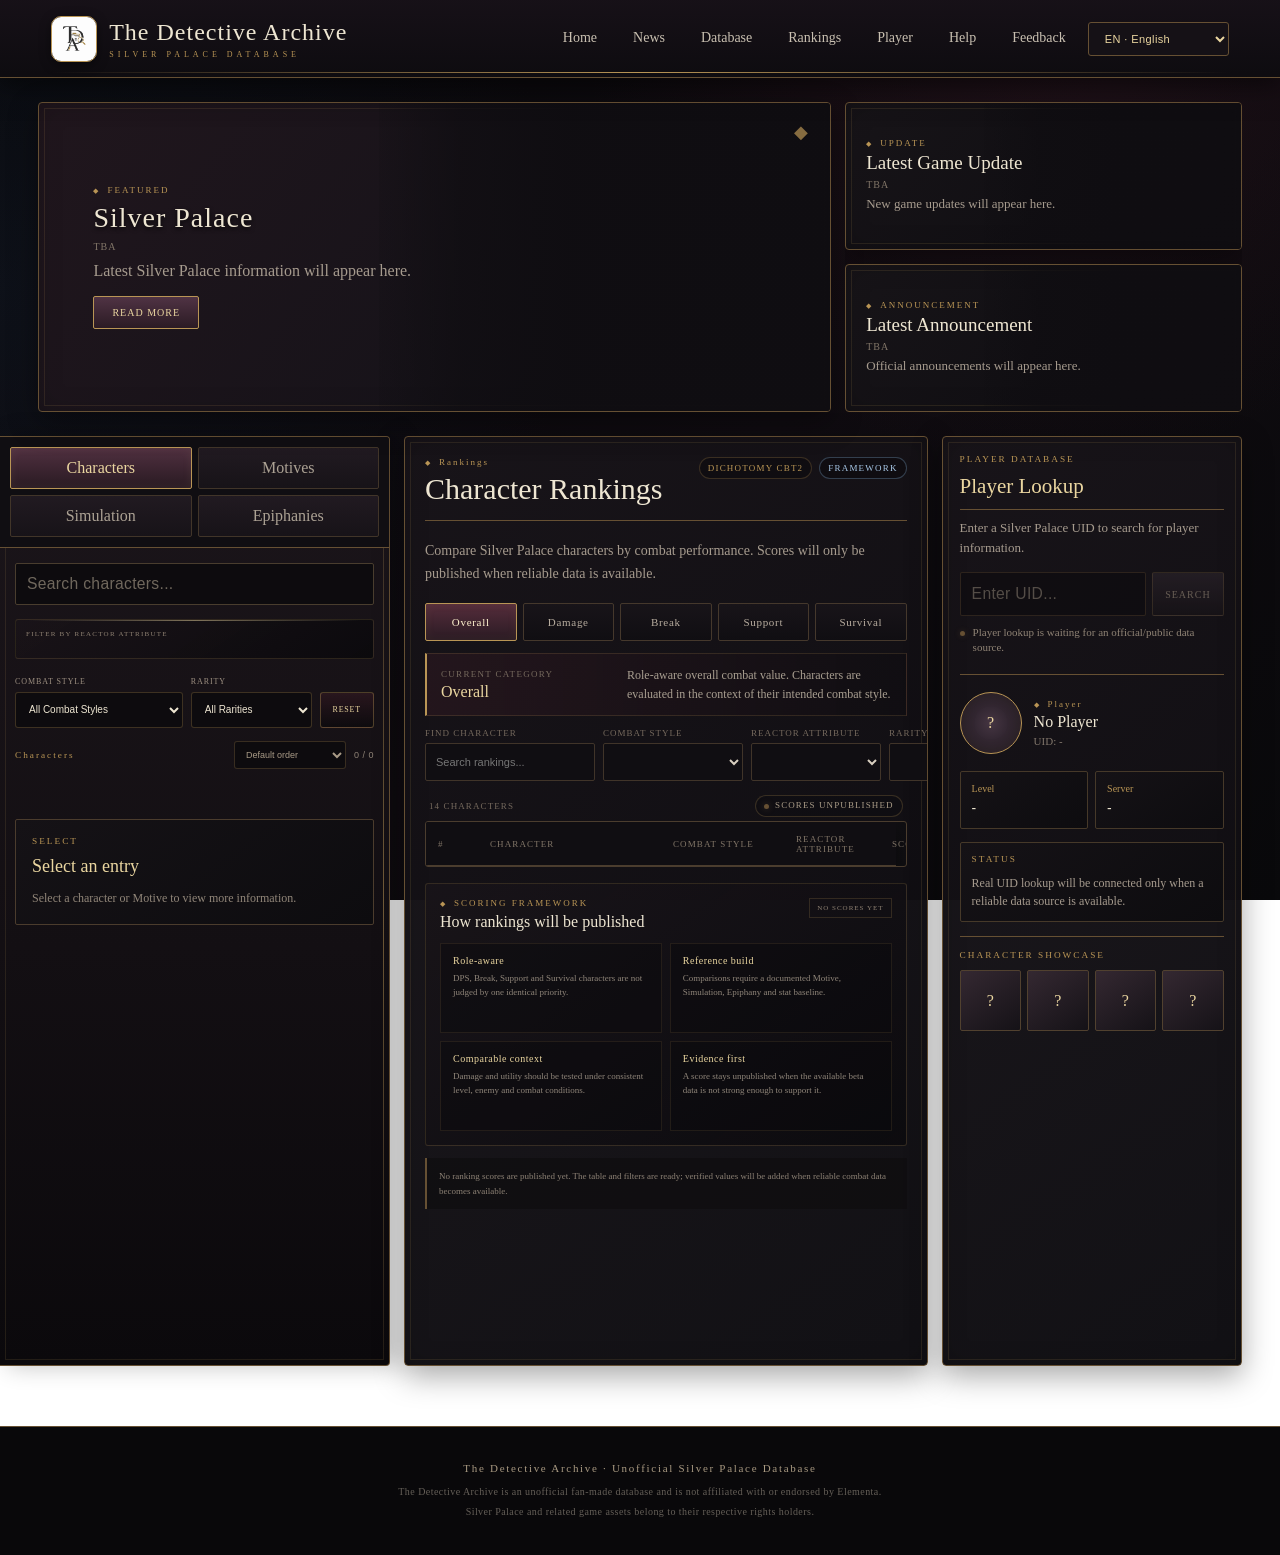
==== commit e09662bf: "Add files via upload" ====
--- a/index.html
+++ b/index.html
@@ -235,13 +235,24 @@
 
             <div class="tab-content active" id="characters">
 
-                <input
-                    class="database-search"
-                    id="characterSearch"
-                    type="search"
-                    placeholder="Search characters..."
-                    autocomplete="off"
-                >
+                <div class="character-search-shell">
+                    <input
+                        class="database-search"
+                        id="characterSearch"
+                        type="search"
+                        placeholder="Search characters..."
+                        autocomplete="off"
+                    >
+
+                    <button
+                        class="character-search-clear"
+                        id="characterSearchClear"
+                        type="button"
+                        aria-label="Clear search"
+                        title="Clear search"
+                        hidden
+                    >×</button>
+                </div>
 
                 <div class="database-filter-shell">
                     <p
@@ -278,9 +289,35 @@
                     <button class="character-filter-reset" id="characterFilterReset" type="button">RESET</button>
                 </div>
 
+                <div
+                    class="character-active-filters"
+                    id="characterActiveFilters"
+                    aria-live="polite"
+                    hidden
+                ></div>
+
                 <div class="character-filter-resultbar">
                     <p class="section-label">CHARACTERS</p>
-                    <span id="characterResultCount">0 / 0</span>
+
+                    <div class="character-result-tools">
+                        <label class="sr-only" for="characterSort" id="characterSortLabel">
+                            Sort characters
+                        </label>
+
+                        <select
+                            class="character-sort-select"
+                            id="characterSort"
+                            aria-labelledby="characterSortLabel"
+                        >
+                            <option value="default">Default order</option>
+                            <option value="name-asc">A → Z</option>
+                            <option value="name-desc">Z → A</option>
+                            <option value="rarity-desc">★ High → Low</option>
+                            <option value="rarity-asc">★ Low → High</option>
+                        </select>
+
+                        <span id="characterResultCount">0 / 0</span>
+                    </div>
                 </div>
 
                 <div class="database-grid" id="characterGrid">
@@ -536,9 +573,11 @@
                     placeholder="Enter UID..."
                     inputmode="numeric"
                     autocomplete="off"
+                    disabled
+                    aria-disabled="true"
                 >
 
-                <button id="uidSearchButton" type="button">
+                <button id="uidSearchButton" type="button" disabled aria-disabled="true">
                     SEARCH
                 </button>
             </div>
@@ -890,8 +929,21 @@
 
     <script src="mobile-nav.js"></script>
     <script src="lang.js"></script>
-<script src="data.js"></script>
-<script src="script.js"></script>
+
+    <!-- v41 modular content: edit files inside /content instead of touching UI code -->
+    <script src="content/news.js"></script>
+    <script src="content/rankings.js"></script>
+    <script src="content/reactors.js"></script>
+    <script src="content/characters.js"></script>
+    <script src="content/motives.js"></script>
+    <script src="content/character-base-extensions.js"></script>
+    <script src="content/simulation.js"></script>
+    <script src="content/epiphanies.js"></script>
+    <script src="content/character-skills.js"></script>
+    <script src="content/character-psyches.js"></script>
+    <script src="content/archive-updates.js"></script>
+    <script src="content-validator.js"></script>
+    <script src="script.js"></script>
 
 </body>
 
--- a/style.css
+++ b/style.css
@@ -10985,3 +10985,1361 @@
         filter: none;
     }
 }
+
+/* =========================================================
+   v39 — UI POLISH & CONSISTENCY
+   Safe visual refinements only; no structural desktop changes.
+========================================================= */
+
+body {
+    font-kerning: normal;
+    text-rendering: optimizeLegibility;
+}
+
+html[lang="vi"] body {
+    font-family:
+        Cambria,
+        Georgia,
+        "Times New Roman",
+        serif;
+}
+
+html[lang="vi"] .navigation a,
+html[lang="vi"] .navigation .feedback-nav-button,
+html[lang="vi"] .tab-button,
+html[lang="vi"] .ranking-tab-button {
+    letter-spacing: 0.01em;
+}
+
+@media (min-width: 761px) {
+    .browser-panel .database-grid {
+        gap: 10px;
+    }
+}
+
+#characterGrid,
+#weaponGrid {
+    scrollbar-color: rgba(185, 149, 85, 0.42) rgba(11, 9, 12, 0.50);
+}
+
+#characterGrid::-webkit-scrollbar,
+#weaponGrid::-webkit-scrollbar {
+    width: 5px;
+}
+
+#characterGrid::-webkit-scrollbar-thumb,
+#weaponGrid::-webkit-scrollbar-thumb {
+    border: 0;
+    border-radius: 999px;
+    background: rgba(185, 149, 85, 0.42);
+}
+
+#characterGrid::-webkit-scrollbar-thumb:hover,
+#weaponGrid::-webkit-scrollbar-thumb:hover {
+    background: rgba(234, 214, 160, 0.58);
+}
+
+.database-icon-filter[aria-pressed="true"] {
+    border-color: rgba(234, 214, 160, 0.92);
+    box-shadow:
+        0 0 0 1px rgba(185, 149, 85, 0.12),
+        0 0 13px rgba(185, 149, 85, 0.22),
+        inset 0 0 14px rgba(234, 214, 160, 0.08);
+}
+
+.database-icon-filter[aria-pressed="true"]::before {
+    border-top-color: var(--gold-light);
+    border-left-color: var(--gold-light);
+    opacity: 0.9;
+}
+
+.database-icon-filter[aria-pressed="true"] .database-filter-icon img {
+    filter: drop-shadow(0 0 6px rgba(234, 214, 160, 0.28));
+}
+
+#rankingPublicationState {
+    min-height: 22px;
+    padding: 4px 8px;
+    display: inline-flex;
+    align-items: center;
+    gap: 6px;
+    border: 1px solid rgba(185, 149, 85, 0.24);
+    border-radius: 999px;
+    color: #a99b87;
+    background: rgba(16, 14, 18, 0.62);
+    line-height: 1.1;
+}
+
+#rankingPublicationState::before {
+    content: "";
+    width: 5px;
+    height: 5px;
+    flex: 0 0 5px;
+    border-radius: 50%;
+    background: var(--gold-dark);
+    box-shadow: 0 0 7px rgba(185, 149, 85, 0.28);
+}
+
+.uid-search input:disabled {
+    color: #83786b;
+    border-color: rgba(185, 149, 85, 0.22);
+    background: rgba(13, 11, 14, 0.72);
+    cursor: not-allowed;
+    opacity: 0.78;
+}
+
+.uid-search input:disabled::placeholder {
+    color: #665e55;
+}
+
+.uid-search button:disabled,
+.uid-search button:disabled:hover {
+    color: #817568;
+    border-color: rgba(185, 149, 85, 0.22);
+    background: linear-gradient(#282128, #171317);
+    box-shadow: none;
+    cursor: not-allowed;
+    opacity: 0.76;
+}
+
+.uid-message {
+    position: relative;
+    padding-left: 13px;
+    color: #8f8375;
+}
+
+.uid-message::before {
+    content: "";
+    position: absolute;
+    left: 0;
+    top: 0.55em;
+    width: 5px;
+    height: 5px;
+    border-radius: 50%;
+    background: var(--gold-dark);
+    box-shadow: 0 0 6px rgba(185, 149, 85, 0.22);
+}
+
+.navigation a,
+.navigation .feedback-nav-button {
+    display: inline-flex;
+    align-items: center;
+    min-height: 36px;
+}
+
+.navigation .feedback-nav-button {
+    line-height: 1.2;
+}
+
+@media (max-width: 760px) {
+    #rankingPublicationState {
+        align-self: flex-start;
+    }
+
+    .uid-search button:disabled {
+        min-width: 74px;
+    }
+}
+
+
+/* =========================================================
+   v40 — CHARACTER SEARCH & FILTER QUALITY-OF-LIFE
+   Additive controls only; core desktop layout remains intact.
+========================================================= */
+
+.character-search-shell {
+    position: relative;
+    margin-bottom: 18px;
+}
+
+.character-search-shell .database-search {
+    margin-bottom: 0;
+    padding-right: 42px;
+}
+
+.character-search-clear {
+    position: absolute;
+    top: 50%;
+    right: 6px;
+    width: 30px;
+    height: 30px;
+    padding: 0;
+    border: 1px solid transparent;
+    border-radius: 3px;
+    color: #8f8376;
+    background: transparent;
+    cursor: pointer;
+    font-family: "Segoe UI", Arial, sans-serif;
+    font-size: 18px;
+    line-height: 1;
+    transform: translateY(-50%);
+    transition: color .18s, border-color .18s, background .18s;
+}
+
+.character-search-clear:hover,
+.character-search-clear:focus-visible {
+    border-color: rgba(185, 149, 85, 0.34);
+    color: var(--gold-light);
+    background: rgba(185, 149, 85, 0.08);
+    outline: none;
+}
+
+.character-search-clear[hidden],
+.character-active-filters[hidden] {
+    display: none !important;
+}
+
+.character-active-filters {
+    margin: -3px 0 12px;
+    display: flex;
+    flex-wrap: wrap;
+    gap: 6px;
+}
+
+.character-filter-chip {
+    min-height: 28px;
+    max-width: 100%;
+    padding: 5px 8px 5px 9px;
+    display: inline-flex;
+    align-items: center;
+    gap: 7px;
+    border: 1px solid rgba(185, 149, 85, 0.32);
+    border-radius: 999px;
+    color: #c9baa1;
+    background: rgba(35, 27, 31, 0.8);
+    cursor: pointer;
+    font-family: "Segoe UI", Arial, sans-serif;
+    font-size: 9px;
+    line-height: 1.2;
+    letter-spacing: .25px;
+    transition: border-color .18s, color .18s, background .18s;
+}
+
+.character-filter-chip > span:first-child {
+    overflow: hidden;
+    text-overflow: ellipsis;
+    white-space: nowrap;
+}
+
+.character-filter-chip:hover,
+.character-filter-chip:focus-visible {
+    border-color: rgba(234, 214, 160, 0.72);
+    color: var(--ivory);
+    background: rgba(73, 48, 56, 0.82);
+    outline: none;
+}
+
+.character-filter-chip-close {
+    color: var(--gold);
+    font-size: 14px;
+    line-height: 1;
+}
+
+.character-result-tools {
+    min-width: 0;
+    display: flex;
+    align-items: center;
+    justify-content: flex-end;
+    gap: 8px;
+}
+
+.character-sort-select {
+    width: 112px;
+    min-height: 28px;
+    padding: 5px 24px 5px 7px;
+    border: 1px solid rgba(185, 149, 85, 0.25);
+    border-radius: 3px;
+    color: #a99b87;
+    background: #0d0b0e;
+    outline: none;
+    font-family: "Segoe UI", Arial, sans-serif;
+    font-size: 9px;
+    line-height: 1.2;
+}
+
+.character-sort-select:hover,
+.character-sort-select:focus {
+    border-color: rgba(185, 149, 85, 0.58);
+    color: var(--ivory);
+}
+
+.character-empty-state {
+    grid-column: 1 / -1;
+    min-height: 180px;
+    padding: 28px 18px;
+    display: flex;
+    flex-direction: column;
+    align-items: center;
+    justify-content: center;
+    gap: 8px;
+    border: 1px dashed rgba(185, 149, 85, 0.28);
+    border-radius: 4px;
+    color: #8f8376;
+    background:
+        linear-gradient(180deg, rgba(185, 149, 85, 0.025), rgba(13, 11, 14, 0.16));
+    text-align: center;
+}
+
+.character-empty-state strong {
+    color: var(--ivory);
+    font-family: Georgia, "Times New Roman", serif;
+    font-size: 14px;
+    font-weight: 600;
+}
+
+.character-empty-state span {
+    max-width: 280px;
+    font-family: "Segoe UI", Arial, sans-serif;
+    font-size: 10px;
+    line-height: 1.45;
+}
+
+.character-empty-reset {
+    margin-top: 4px;
+    min-height: 32px;
+    padding: 7px 12px;
+    border: 1px solid rgba(185, 149, 85, 0.38);
+    border-radius: 3px;
+    color: var(--gold-light);
+    background: rgba(45, 27, 34, 0.75);
+    cursor: pointer;
+    font-size: 8px;
+    letter-spacing: .8px;
+}
+
+.character-empty-reset:hover,
+.character-empty-reset:focus-visible {
+    border-color: var(--gold);
+    background: rgba(73, 43, 53, 0.9);
+    outline: none;
+}
+
+@media (max-width: 760px) {
+    .character-search-clear {
+        width: 40px;
+        height: 40px;
+        right: 2px;
+    }
+
+    .character-filter-chip {
+        min-height: 34px;
+        padding: 7px 10px;
+        font-size: 10px;
+    }
+
+    .character-sort-select {
+        width: 128px;
+        min-height: 40px;
+        font-size: 16px;
+    }
+}
+
+@media (max-width: 520px) {
+    .character-filter-resultbar {
+        align-items: flex-end;
+        flex-wrap: wrap;
+    }
+
+    .character-result-tools {
+        width: 100%;
+        justify-content: space-between;
+    }
+
+    .character-sort-select {
+        flex: 0 1 150px;
+        width: auto;
+        max-width: 70%;
+    }
+}
+
+/* =========================================================
+   CONTENT MEDIA SUPPORT v41
+   Optional images do not affect records that have no image.
+========================================================= */
+
+.news-page-card-media {
+    margin: -20px -20px 18px;
+    aspect-ratio: 16 / 8;
+    overflow: hidden;
+    border-bottom: 1px solid rgba(185, 149, 85, 0.20);
+    background: #0b090c;
+}
+
+.news-page-card-media img,
+.news-page-article-media img,
+.database-card-media img {
+    width: 100%;
+    height: 100%;
+    display: block;
+    object-fit: cover;
+}
+
+.news-page-card.has-image .news-page-card-meta {
+    margin-bottom: 17px;
+}
+
+.news-page-article-media {
+    margin: 20px 0 22px;
+    max-height: 430px;
+    overflow: hidden;
+    border: 1px solid rgba(185, 149, 85, 0.22);
+    background: #09080a;
+}
+
+.news-page-article-media img {
+    max-height: 430px;
+    object-fit: contain;
+}
+
+.database-card-media {
+    height: 112px;
+    margin: -14px -14px 12px;
+    overflow: hidden;
+    border-bottom: 1px solid rgba(185, 149, 85, 0.18);
+    background: #0b090c;
+}
+
+.simulation-card-media img,
+.epiphany-card-media img {
+    object-fit: cover;
+}
+
+@media (max-width: 720px) {
+    .news-page-card-media {
+        margin: -20px -20px 15px;
+        aspect-ratio: 16 / 9;
+    }
+
+    .news-page-article-media {
+        margin: 16px 0 18px;
+    }
+}
+
+
+/* =========================================================
+   v41 — FEATURED NEWS FULL IMAGE FIX
+========================================================= */
+
+#featuredNews {
+    isolation: isolate;
+    background:
+        linear-gradient(
+            130deg,
+            #20161d,
+            #111117
+        );
+}
+
+#featuredNews .featured-news-art {
+    position: absolute;
+    top: 0;
+    right: 0;
+
+    width: 52%;
+    height: 100%;
+
+    display: block;
+
+    object-fit: contain;
+    object-position: center;
+
+    background: #0d0c10;
+
+    z-index: 0;
+    pointer-events: none;
+}
+
+#featuredNews .information-overlay {
+    background:
+        linear-gradient(
+            90deg,
+            rgba(11, 9, 12, 0.99) 0%,
+            rgba(11, 9, 12, 0.96) 34%,
+            rgba(11, 9, 12, 0.74) 47%,
+            rgba(11, 9, 12, 0.14) 58%,
+            rgba(11, 9, 12, 0.02) 100%
+        );
+
+    z-index: 1;
+}
+
+#featuredNews .information-content {
+    width: 47%;
+    max-width: 47%;
+    z-index: 2;
+}
+
+#featuredNews .information-description {
+    max-width: 100%;
+}
+
+#featuredNews h2 {
+    font-size: clamp(30px, 2.15vw, 40px);
+    line-height: 1.08;
+}
+
+@media (max-width: 760px) {
+
+    #featuredNews {
+        padding-top: 235px;
+        align-items: flex-end;
+    }
+
+    #featuredNews .featured-news-art {
+        top: 0;
+        right: 0;
+        width: 100%;
+        height: 230px;
+
+        object-fit: contain;
+        object-position: center;
+
+        border-bottom:
+            1px solid rgba(185, 149, 85, 0.28);
+    }
+
+    #featuredNews .information-overlay {
+        background:
+            linear-gradient(
+                180deg,
+                rgba(11, 9, 12, 0.02) 0,
+                rgba(11, 9, 12, 0.16) 180px,
+                rgba(11, 9, 12, 0.94) 245px,
+                rgba(11, 9, 12, 0.98) 100%
+            );
+    }
+
+    #featuredNews .information-content {
+        width: 100%;
+        max-width: 100%;
+    }
+
+}
+
+
+/* =========================================================
+   v41 — FEATURED NEWS TEXT CLIPPING FIX
+   Prevent category/tag text from touching the top border.
+========================================================= */
+
+#featuredNews {
+    align-items: center;
+    padding: 26px 30px;
+}
+
+#featuredNews .featured-news-art {
+    width: 48%;
+}
+
+#featuredNews .information-content {
+    width: 52%;
+    max-width: 52%;
+}
+
+#featuredNews .tag {
+    margin-top: 0;
+    margin-bottom: 6px;
+}
+
+#featuredNews h2 {
+    margin-top: 4px;
+    margin-bottom: 5px;
+
+    font-size: clamp(28px, 1.9vw, 36px);
+    line-height: 1.08;
+}
+
+#featuredNews .information-date {
+    margin-top: 0;
+    margin-bottom: 7px;
+}
+
+#featuredNews .information-description {
+    margin-top: 0;
+    margin-bottom: 14px;
+    line-height: 1.45;
+}
+
+@media (max-width: 760px) {
+
+    #featuredNews {
+        align-items: flex-end;
+        padding:
+            235px
+            20px
+            22px;
+    }
+
+    #featuredNews .featured-news-art {
+        width: 100%;
+    }
+
+    #featuredNews .information-content {
+        width: 100%;
+        max-width: 100%;
+    }
+
+    #featuredNews h2 {
+        font-size: clamp(26px, 8vw, 34px);
+    }
+
+}
+
+
+/* =========================================================
+   v41 — INFORMATION BOARD LEFT MEDIA LAYOUT
+   All 3 home news panels use a dimmed media box on the left.
+========================================================= */
+
+.information-board .main-information,
+.information-board .small-information {
+    display: flex;
+    align-items: stretch;
+
+    padding: 0;
+    overflow: hidden;
+
+    isolation: isolate;
+}
+
+/* Left media region */
+.information-board .news-panel-media {
+    position: relative;
+    z-index: 0;
+    flex: 0 0 42%;
+    min-width: 42%;
+    overflow: hidden;
+
+    border-right: 1px solid rgba(185, 149, 85, 0.20);
+
+    background:
+        linear-gradient(
+            145deg,
+            rgba(28, 23, 28, 0.96),
+            rgba(12, 11, 16, 0.96)
+        );
+}
+
+.information-board .small-information .news-panel-media {
+    flex-basis: 34%;
+    min-width: 34%;
+}
+
+.information-board .news-panel-media::after {
+    content: "";
+
+    position: absolute;
+    inset: 0;
+
+    background:
+        linear-gradient(
+            90deg,
+            rgba(11, 9, 12, 0.10) 0%,
+            rgba(11, 9, 12, 0.34) 44%,
+            rgba(11, 9, 12, 0.58) 100%
+        );
+
+    pointer-events: none;
+}
+
+.information-board .news-panel-media.is-empty::before {
+    content: "ARCHIVE";
+    position: absolute;
+    inset: 0;
+
+    display: grid;
+    place-items: center;
+
+    color: rgba(185, 149, 85, 0.20);
+    font-size: 11px;
+    letter-spacing: 3px;
+
+    background:
+        radial-gradient(
+            circle at 32% 30%,
+            rgba(111, 50, 67, 0.18),
+            transparent 38%
+        ),
+        linear-gradient(
+            145deg,
+            rgba(35, 24, 31, 0.95),
+            rgba(13, 12, 16, 0.98)
+        );
+}
+
+.information-board .news-panel-art {
+    width: 100%;
+    height: 100%;
+
+    display: block;
+
+    object-fit: cover;
+    object-position: center;
+
+    opacity: 0.42;
+    filter: saturate(0.92) brightness(0.88);
+}
+
+/* Text region on the right */
+.information-board .information-content {
+    position: relative;
+    z-index: 2;
+
+    flex: 1 1 auto;
+
+    display: flex;
+    flex-direction: column;
+    justify-content: center;
+
+    padding: 24px 26px 24px 24px;
+}
+
+#featuredNews .information-content {
+    width: auto;
+    max-width: none;
+}
+
+#featuredNews h2 {
+    font-size: clamp(28px, 1.95vw, 38px);
+    line-height: 1.08;
+    margin-top: 2px;
+    margin-bottom: 7px;
+}
+
+#featuredNews .information-description {
+    max-width: none;
+    margin-bottom: 14px;
+}
+
+#featuredNews .read-button {
+    margin-top: auto;
+}
+
+.information-board .small-information h3 {
+    margin-top: 4px;
+    margin-bottom: 5px;
+}
+
+.information-board .small-information .information-content {
+    padding: 18px 22px 18px 20px;
+}
+
+.information-board .small-information p:last-child,
+.information-board .small-information p {
+    max-width: none;
+}
+
+/* Overall board overlay now protects text on the right side */
+.information-board .information-overlay {
+    background:
+        linear-gradient(
+            90deg,
+            rgba(11, 9, 12, 0.05) 0%,
+            rgba(11, 9, 12, 0.18) 28%,
+            rgba(11, 9, 12, 0.72) 48%,
+            rgba(11, 9, 12, 0.95) 72%,
+            rgba(11, 9, 12, 0.98) 100%
+        );
+}
+
+/* Remove previous special featured-image width assumptions */
+#featuredNews .featured-news-art {
+    display: none !important;
+}
+
+@media (max-width: 980px) {
+
+    .information-board .news-panel-media {
+        flex-basis: 38%;
+        min-width: 38%;
+    }
+
+    .information-board .small-information .news-panel-media {
+        flex-basis: 32%;
+        min-width: 32%;
+    }
+
+    #featuredNews h2 {
+        font-size: clamp(26px, 2.45vw, 34px);
+    }
+
+}
+
+@media (max-width: 760px) {
+
+    .information-board .main-information,
+    .information-board .small-information {
+        padding: 0;
+        align-items: stretch;
+    }
+
+    .information-board .news-panel-media {
+        flex-basis: 36%;
+        min-width: 36%;
+    }
+
+    .information-board .small-information .news-panel-media {
+        flex-basis: 32%;
+        min-width: 32%;
+    }
+
+    .information-board .information-content {
+        padding: 16px 16px 16px 16px;
+    }
+
+    #featuredNews .information-content,
+    .information-board .small-information .information-content {
+        width: auto;
+        max-width: none;
+    }
+
+    #featuredNews h2 {
+        font-size: clamp(24px, 6.8vw, 32px);
+    }
+
+}
+
+
+/* =========================================================
+   v41 — SEAMLESS NEWS MEDIA
+   Image stays clear. The media area visually merges with text.
+========================================================= */
+
+/* The 3 news panels are one continuous surface. */
+.information-board .main-information,
+.information-board .small-information {
+    background:
+        linear-gradient(
+            130deg,
+            rgba(23, 20, 24, 0.98),
+            rgba(13, 12, 16, 0.98)
+        );
+}
+
+/* Left image region has NO visible box/frame of its own. */
+.information-board .news-panel-media {
+    border: 0 !important;
+    border-right: 0 !important;
+    box-shadow: none !important;
+    outline: 0 !important;
+
+    background: transparent !important;
+}
+
+/* Keep the artwork clear and unblurred. */
+.information-board .news-panel-art {
+    opacity: 1 !important;
+    filter: none !important;
+
+    object-fit: cover;
+    object-position: center;
+
+    background: transparent !important;
+}
+
+/* No "ARCHIVE" placeholder box when a news item has no image. */
+.information-board .news-panel-media.is-empty::before {
+    content: none !important;
+    display: none !important;
+}
+
+/* Blend only the RIGHT EDGE of the image into the text surface. */
+.information-board .news-panel-media::after {
+    content: "";
+
+    position: absolute;
+    top: 0;
+    right: -1px;
+    bottom: 0;
+
+    width: 34%;
+
+    background:
+        linear-gradient(
+            90deg,
+            rgba(15, 13, 17, 0) 0%,
+            rgba(15, 13, 17, 0.22) 35%,
+            rgba(15, 13, 17, 0.72) 75%,
+            rgba(15, 13, 17, 0.98) 100%
+        );
+
+    pointer-events: none;
+}
+
+/* Remove the old full-panel dark veil over the image. */
+.information-board .information-overlay {
+    background:
+        linear-gradient(
+            90deg,
+            rgba(11, 9, 12, 0.02) 0%,
+            rgba(11, 9, 12, 0.02) 34%,
+            rgba(11, 9, 12, 0.10) 43%,
+            rgba(11, 9, 12, 0.28) 52%,
+            rgba(11, 9, 12, 0.60) 68%,
+            rgba(11, 9, 12, 0.82) 100%
+        ) !important;
+}
+
+/* Text remains on the right, but there is no separator line. */
+.information-board .information-content {
+    border: 0 !important;
+    box-shadow: none !important;
+    background: transparent !important;
+}
+
+/* Empty media areas simply become part of the same panel. */
+.information-board .news-panel-media.is-empty {
+    background:
+        radial-gradient(
+            circle at 70% 50%,
+            rgba(111, 50, 67, 0.08),
+            transparent 60%
+        ) !important;
+}
+
+/* Featured artwork gets a little more space without becoming a separate card. */
+#featuredNews .news-panel-media {
+    flex-basis: 43%;
+    min-width: 43%;
+}
+
+#featuredNews .information-content {
+    flex: 1 1 57%;
+}
+
+/* Side cards keep a smaller image area. */
+.information-board .small-information .news-panel-media {
+    flex-basis: 35%;
+    min-width: 35%;
+}
+
+@media (max-width: 760px) {
+
+    .information-board .news-panel-media::after {
+        width: 40%;
+    }
+
+    #featuredNews .news-panel-media {
+        flex-basis: 38%;
+        min-width: 38%;
+    }
+
+    .information-board .small-information .news-panel-media {
+        flex-basis: 34%;
+        min-width: 34%;
+    }
+
+}
+
+
+/* =========================================================
+   v41 — NEWS IMAGE CLEAR FIX
+   No panel-wide dark overlay over the artwork.
+========================================================= */
+
+/* Main featured card: overlay begins only after the image area. */
+#featuredNews .information-overlay {
+    left: 43% !important;
+    right: 0 !important;
+    top: 0 !important;
+    bottom: 0 !important;
+
+    background:
+        linear-gradient(
+            90deg,
+            rgba(15, 13, 17, 0.18) 0%,
+            rgba(15, 13, 17, 0.72) 18%,
+            rgba(15, 13, 17, 0.96) 42%,
+            rgba(15, 13, 17, 0.98) 100%
+        ) !important;
+}
+
+/* Side cards use their smaller media width. */
+.information-board .small-information .information-overlay {
+    left: 35% !important;
+    right: 0 !important;
+    top: 0 !important;
+    bottom: 0 !important;
+
+    background:
+        linear-gradient(
+            90deg,
+            rgba(15, 13, 17, 0.16) 0%,
+            rgba(15, 13, 17, 0.76) 22%,
+            rgba(15, 13, 17, 0.98) 52%,
+            rgba(15, 13, 17, 0.98) 100%
+        ) !important;
+}
+
+/* Image itself remains fully clear. */
+.information-board .news-panel-art {
+    opacity: 1 !important;
+    filter: none !important;
+}
+
+/* Only the rightmost edge of the image blends into text. */
+.information-board .news-panel-media::after {
+    left: auto !important;
+    right: 0 !important;
+    width: 18% !important;
+
+    background:
+        linear-gradient(
+            90deg,
+            rgba(15, 13, 17, 0) 0%,
+            rgba(15, 13, 17, 0.16) 40%,
+            rgba(15, 13, 17, 0.72) 100%
+        ) !important;
+}
+
+@media (max-width: 760px) {
+
+    #featuredNews .information-overlay {
+        left: 38% !important;
+    }
+
+    .information-board .small-information .information-overlay {
+        left: 34% !important;
+    }
+
+}
+
+
+/* =========================================================
+   THE DETECTIVE ARCHIVE v44 — CHARACTER DETAIL POLISH
+========================================================= */
+
+.character-detail-toolbar-actions {
+    display: flex;
+    align-items: center;
+    justify-content: flex-end;
+    gap: 18px;
+    flex-wrap: wrap;
+}
+
+.character-detail-navigation {
+    min-width: 360px;
+
+    display: grid;
+    grid-template-columns:
+        minmax(120px, 1fr)
+        auto
+        minmax(120px, 1fr);
+
+    align-items: center;
+    gap: 7px;
+}
+
+.character-detail-nav-button {
+    min-width: 0;
+    height: 36px;
+
+    display: flex;
+    align-items: center;
+    gap: 8px;
+
+    padding: 0 10px;
+
+    border:
+        1px solid
+        rgba(185, 149, 85, 0.30);
+
+    color: #d6cdbd;
+
+    background:
+        linear-gradient(
+            180deg,
+            rgba(31, 24, 30, 0.94),
+            rgba(13, 11, 15, 0.96)
+        );
+
+    cursor: pointer;
+
+    transition:
+        border-color 0.18s ease,
+        color 0.18s ease,
+        background 0.18s ease;
+}
+
+.character-detail-nav-button.previous {
+    justify-content: flex-start;
+}
+
+.character-detail-nav-button.next {
+    justify-content: flex-end;
+}
+
+.character-detail-nav-button span {
+    flex: 0 0 auto;
+
+    color: var(--gold-light);
+
+    font-size: 16px;
+}
+
+.character-detail-nav-button strong {
+    min-width: 0;
+
+    overflow: hidden;
+
+    color: inherit;
+
+    font-size: 9px;
+    font-weight: normal;
+    letter-spacing: 0.5px;
+
+    text-overflow: ellipsis;
+    white-space: nowrap;
+}
+
+.character-detail-nav-button:hover:not(:disabled) {
+    color: #fff1ca;
+
+    border-color:
+        rgba(215, 177, 99, 0.72);
+
+    background:
+        linear-gradient(
+            180deg,
+            rgba(62, 36, 48, 0.98),
+            rgba(29, 19, 25, 0.98)
+        );
+}
+
+.character-detail-nav-button:disabled {
+    opacity: 0.34;
+    cursor: default;
+}
+
+.character-detail-nav-position {
+    min-width: 48px;
+
+    color: #938779;
+
+    font-size: 9px;
+    letter-spacing: 1px;
+
+    text-align: center;
+}
+
+.character-detail-reactor-badge {
+    width: fit-content;
+
+    margin-top: 10px;
+    margin-bottom: 3px;
+
+    display: inline-flex;
+    align-items: center;
+    gap: 8px;
+
+    padding: 6px 10px;
+
+    border:
+        1px solid
+        rgba(185, 149, 85, 0.30);
+
+    background:
+        rgba(13, 11, 15, 0.64);
+}
+
+.character-detail-reactor-badge img {
+    width: 22px;
+    height: 22px;
+
+    display: block;
+
+    object-fit: contain;
+}
+
+.character-detail-reactor-badge span {
+    color: #d8c7a1;
+
+    font-size: 9px;
+    letter-spacing: 1.2px;
+
+    text-transform: uppercase;
+}
+
+.character-detail-record-status {
+    margin-top: 12px;
+
+    display: flex;
+    flex-wrap: wrap;
+    gap: 8px;
+}
+
+.character-detail-record-status > span {
+    min-height: 34px;
+
+    display: inline-flex;
+    align-items: center;
+    gap: 7px;
+
+    padding: 7px 10px;
+
+    border:
+        1px solid
+        rgba(185, 149, 85, 0.18);
+
+    color: #8f8478;
+
+    background:
+        rgba(8, 7, 10, 0.40);
+
+    font-size: 9px;
+    letter-spacing: 0.7px;
+
+    text-transform: uppercase;
+}
+
+.character-detail-record-status strong {
+    color: var(--gold-light);
+
+    font-size: 13px;
+    font-weight: normal;
+}
+
+
+/* Keep the character tabs readable while the detail modal scrolls. */
+.database-detail-modal.active
+.character-detail-tabs {
+    backdrop-filter: blur(10px);
+}
+
+
+/* Medium screens: navigation stays useful without dominating toolbar. */
+@media (max-width: 1100px) {
+
+    .full-detail-toolbar {
+        align-items: flex-start;
+    }
+
+    .character-detail-toolbar-actions {
+        width: min(100%, 520px);
+        gap: 10px;
+    }
+
+    .character-detail-navigation {
+        width: 100%;
+        min-width: 0;
+    }
+
+}
+
+
+/* Mobile: compact Previous / Next controls. */
+@media (max-width: 760px) {
+
+    .full-detail-toolbar {
+        padding-right: 50px;
+    }
+
+    .character-detail-toolbar-actions {
+        width: 100%;
+
+        align-items: stretch;
+        justify-content: stretch;
+    }
+
+    .character-detail-navigation {
+        order: 2;
+
+        width: 100%;
+
+        grid-template-columns:
+            minmax(48px, 1fr)
+            auto
+            minmax(48px, 1fr);
+    }
+
+    .character-detail-nav-button {
+        min-height: 42px;
+    }
+
+    .character-detail-nav-button strong {
+        max-width: 105px;
+    }
+
+    .full-detail-toolbar-rarity {
+        order: 1;
+        width: 100%;
+
+        justify-content: flex-start;
+    }
+
+    .character-detail-record-status {
+        margin-top: 10px;
+    }
+
+}
+
+
+@media (max-width: 460px) {
+
+    .character-detail-nav-button strong {
+        display: none;
+    }
+
+    .character-detail-nav-button.previous,
+    .character-detail-nav-button.next {
+        justify-content: center;
+    }
+
+    .character-detail-reactor-badge {
+        margin-top: 7px;
+    }
+
+}
+
+
+/* =========================================================
+   CHARACTER DETAIL — REACTOR BADGE ONLY
+========================================================= */
+
+.character-detail-reactor-badge {
+    width: fit-content;
+
+    margin-top: 10px;
+    margin-bottom: 3px;
+
+    display: inline-flex;
+    align-items: center;
+    gap: 8px;
+
+    padding: 6px 10px;
+
+    border:
+        1px solid
+        rgba(185, 149, 85, 0.30);
+
+    background:
+        rgba(13, 11, 15, 0.64);
+}
+
+.character-detail-reactor-badge img {
+    width: 22px;
+    height: 22px;
+
+    display: block;
+
+    object-fit: contain;
+}
+
+.character-detail-reactor-badge span {
+    color: #d8c7a1;
+
+    font-size: 9px;
+    letter-spacing: 1.2px;
+
+    text-transform: uppercase;
+}
+
+@media (max-width: 460px) {
+
+    .character-detail-reactor-badge {
+        margin-top: 7px;
+    }
+
+}
+
+
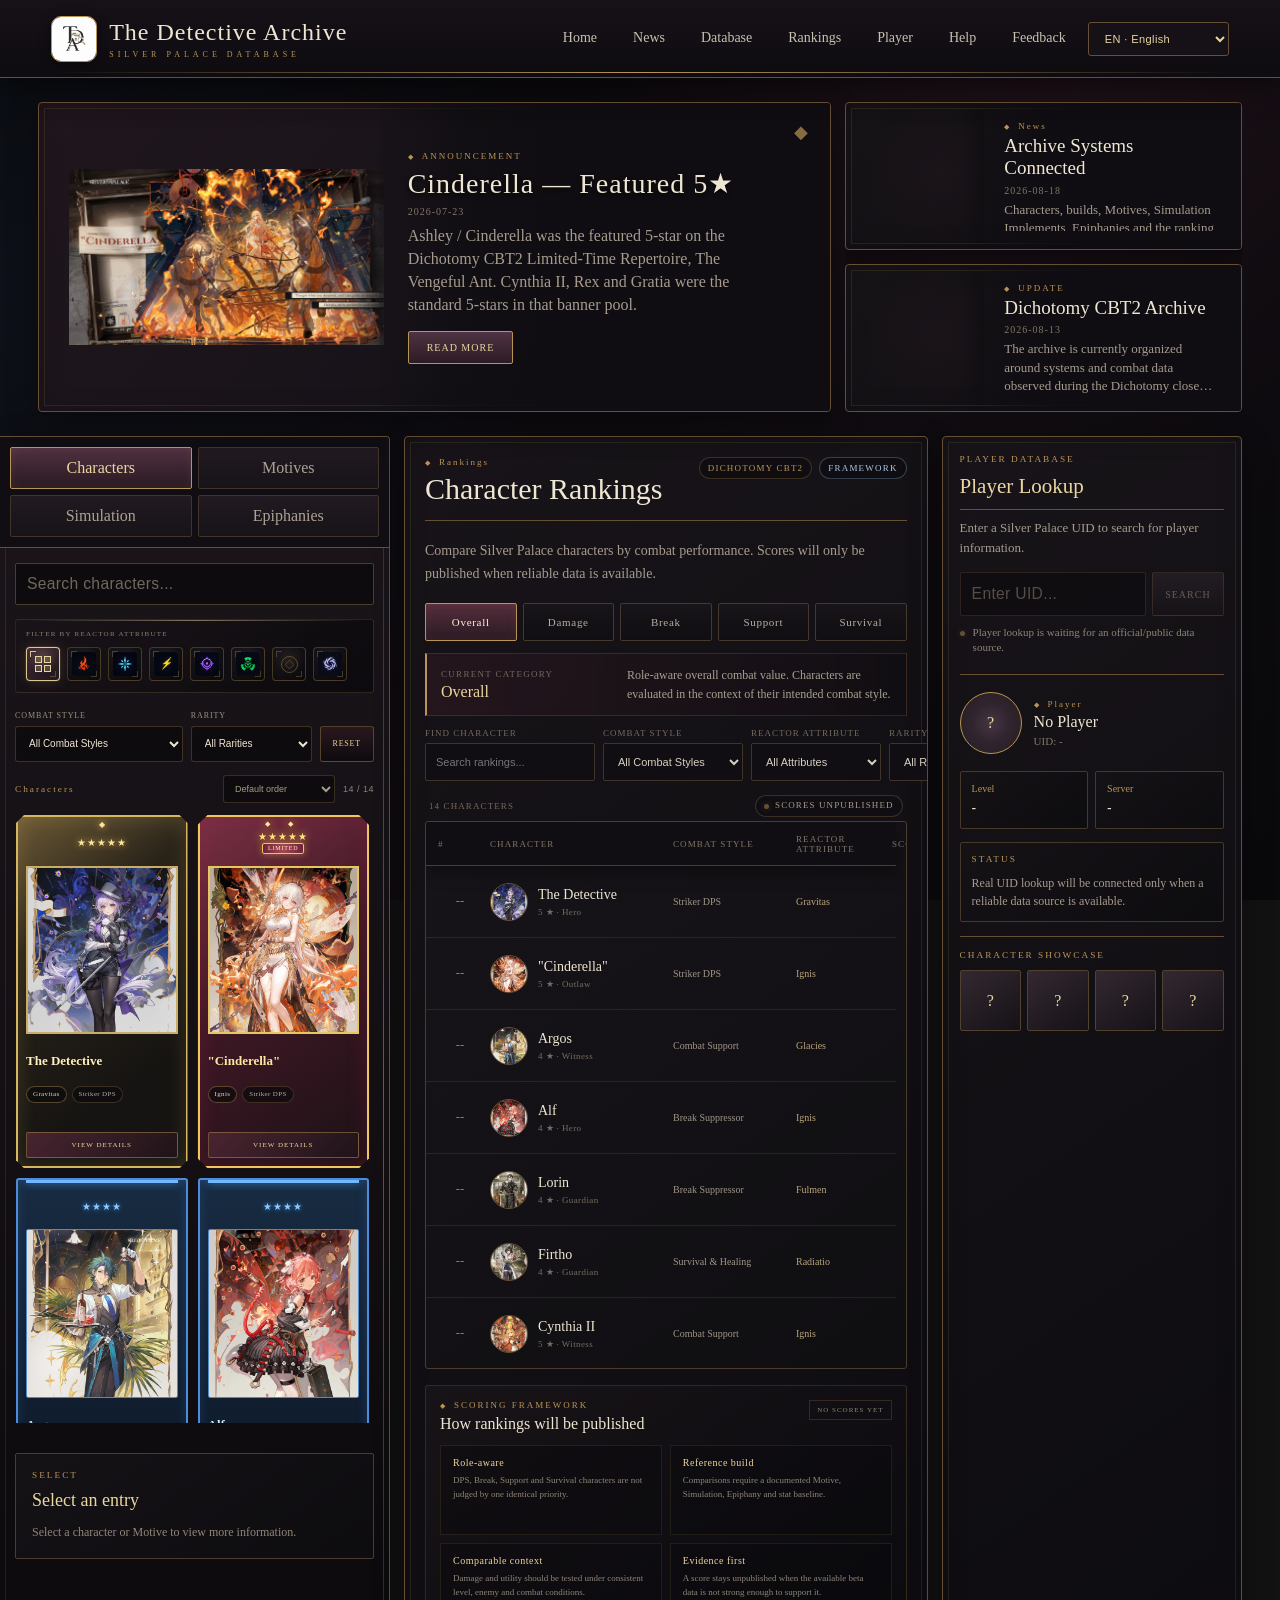
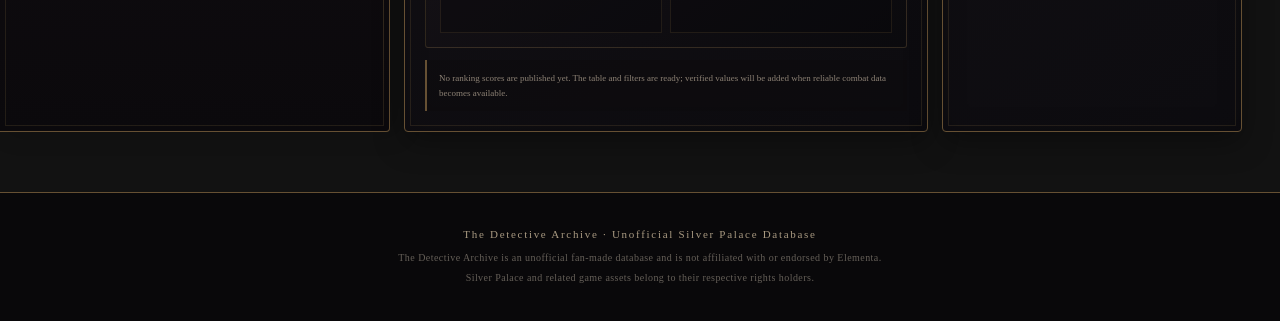
==== commit 6d46c995: "Add files via upload" ====
--- a/index.html
+++ b/index.html
@@ -13,6 +13,14 @@
     <meta name="robots" content="index, follow">
 
     <meta name="application-name" content="The Detective Archive">
+
+    <meta name="theme-color" content="#100d12">
+    <meta name="color-scheme" content="dark">
+    <meta property="og:locale" content="en_US">
+    <meta name="twitter:card" content="summary_large_image">
+    <meta name="twitter:title" content="The Detective Archive | Silver Palace Rankings & Database">
+    <meta name="twitter:description" content="Unofficial Silver Palace character, Motive, Simulation, Epiphany, rankings and news archive.">
+    <meta name="twitter:image" content="https://thedetectivearchive.github.io/logo.png">
 
     <link rel="canonical"
           href="https://thedetectivearchive.github.io/">
@@ -58,6 +66,8 @@
                 class="site-logo"
                 src="logo.png"
                 alt="The Detective Archive logo"
+                decoding="async"
+                fetchpriority="high"
             >
 
             <div>
@@ -927,24 +937,27 @@
     </div>
 
 
-    <script src="mobile-nav.js"></script>
-    <script src="lang.js"></script>
+    <script src="asset-runtime.js"></script>
+    <script defer src="mobile-nav.js"></script>
+    <script defer src="lang.js"></script>
 
     <!-- v41 modular content: edit files inside /content instead of touching UI code -->
-    <script src="content/news.js"></script>
-    <script src="content/rankings.js"></script>
-    <script src="content/reactors.js"></script>
-    <script src="content/characters.js"></script>
-    <script src="content/motives.js"></script>
-    <script src="content/character-base-extensions.js"></script>
-    <script src="content/simulation.js"></script>
-    <script src="content/epiphanies.js"></script>
-    <script src="content/character-skills.js"></script>
-    <script src="content/character-psyches.js"></script>
-    <script src="content/archive-updates.js"></script>
-    <script src="content-validator.js"></script>
-    <script src="script.js"></script>
-
+    <script defer src="content/news.js"></script>
+    <script defer src="content/rankings.js"></script>
+    <script defer src="content/reactors.js"></script>
+    <script defer src="content/characters.js"></script>
+    <script defer src="content/motives.js"></script>
+    <script defer src="content/character-base-extensions.js"></script>
+    <script defer src="content/simulation.js"></script>
+    <script defer src="content/epiphanies.js"></script>
+    <script defer src="content/character-skills.js"></script>
+    <script defer src="content/character-psyches.js"></script>
+    <script defer src="content/archive-updates.js"></script>
+    <script defer src="content-validator.js"></script>
+    <script defer src="script.js"></script>
+    <script defer src="deep-link.js"></script>
+
+    <script defer src="accessibility.js"></script>
 </body>
 
 </html>
--- a/style.css
+++ b/style.css
@@ -12004,342 +12004,865 @@
 
 }
 
-
 /* =========================================================
-   THE DETECTIVE ARCHIVE v44 — CHARACTER DETAIL POLISH
+   CHARACTER DETAIL — REACTOR BADGE ONLY
 ========================================================= */
 
-.character-detail-toolbar-actions {
-    display: flex;
-    align-items: center;
-    justify-content: flex-end;
-    gap: 18px;
-    flex-wrap: wrap;
-}
-
-.character-detail-navigation {
-    min-width: 360px;
-
-    display: grid;
-    grid-template-columns:
-        minmax(120px, 1fr)
-        auto
-        minmax(120px, 1fr);
-
-    align-items: center;
-    gap: 7px;
-}
-
-.character-detail-nav-button {
-    min-width: 0;
-    height: 36px;
-
-    display: flex;
+.character-detail-reactor-badge {
+    width: fit-content;
+
+    margin-top: 10px;
+    margin-bottom: 3px;
+
+    display: inline-flex;
     align-items: center;
     gap: 8px;
 
-    padding: 0 10px;
+    padding: 6px 10px;
 
     border:
         1px solid
         rgba(185, 149, 85, 0.30);
 
-    color: #d6cdbd;
+    background:
+        rgba(13, 11, 15, 0.64);
+}
+
+.character-detail-reactor-badge img {
+    width: 22px;
+    height: 22px;
+
+    display: block;
+
+    object-fit: contain;
+}
+
+.character-detail-reactor-badge span {
+    color: #d8c7a1;
+
+    font-size: 9px;
+    letter-spacing: 1.2px;
+
+    text-transform: uppercase;
+}
+
+@media (max-width: 460px) {
+
+    .character-detail-reactor-badge {
+        margin-top: 7px;
+    }
+
+}
+
+
+/* =========================================================
+   THE DETECTIVE ARCHIVE v45 — SIMULATION POLISH
+========================================================= */
+
+/* Stable media area: image if supplied, archive placeholder otherwise. */
+.simulation-card .simulation-card-media {
+    height: 118px;
+
+    margin:
+        -12px
+        -12px
+        2px;
+
+    display: grid;
+    place-items: center;
+
+    overflow: hidden;
+
+    border-bottom:
+        1px solid
+        rgba(155, 209, 255, 0.18);
+
+    background:
+        radial-gradient(
+            circle at 50% 42%,
+            rgba(55, 88, 121, 0.26),
+            transparent 42%
+        ),
+        linear-gradient(
+            145deg,
+            rgba(24, 31, 40, 0.96),
+            rgba(11, 10, 14, 0.98)
+        );
+}
+
+.simulation-card .simulation-card-media img {
+    width: 100%;
+    height: 100%;
+
+    display: block;
+
+    object-fit: contain;
+    object-position: center;
+
+    background:
+        rgba(8, 9, 12, 0.58);
+}
+
+.simulation-card-placeholder {
+    display: grid;
+    place-items: center;
+    gap: 4px;
+
+    color:
+        rgba(155, 209, 255, 0.38);
+
+    text-align: center;
+}
+
+.simulation-card-placeholder span {
+    font-family:
+        Georgia,
+        "Times New Roman",
+        serif;
+
+    font-size: 38px;
+    line-height: 0.9;
+}
+
+.simulation-card-placeholder small {
+    font-size: 7px;
+    letter-spacing: 2px;
+}
+
+
+/* Compact status summary. */
+.simulation-card-data-status {
+    display: flex;
+    flex-wrap: wrap;
+    gap: 5px;
+}
+
+.simulation-card-data-status span,
+.simulation-detail-status-strip span {
+    display: inline-flex;
+    align-items: center;
+
+    min-height: 24px;
+
+    padding:
+        4px
+        7px;
+
+    border:
+        1px solid
+        rgba(185, 149, 85, 0.18);
+
+    color: #998d80;
+
+    background:
+        rgba(11, 10, 13, 0.58);
+
+    font-size: 7px;
+    line-height: 1.25;
+    letter-spacing: 0.6px;
+
+    text-transform: uppercase;
+}
+
+.simulation-card-data-status span.verified,
+.simulation-detail-status-strip span.verified {
+    border-color:
+        rgba(185, 149, 85, 0.42);
+
+    color: var(--gold-light);
+
+    background:
+        rgba(77, 58, 31, 0.16);
+}
+
+.simulation-card-data-status span.partial,
+.simulation-detail-status-strip span.partial {
+    border-color:
+        rgba(155, 209, 255, 0.30);
+
+    color: var(--blue-light);
+
+    background:
+        rgba(41, 61, 83, 0.14);
+}
+
+
+/* Four Implement slots: recorded vs pending is visible at a glance. */
+.simulation-card-slots span {
+    position: relative;
+
+    transition:
+        border-color 0.18s ease,
+        background 0.18s ease,
+        color 0.18s ease;
+}
+
+.simulation-card-slots span::after {
+    content: "";
+
+    position: absolute;
+    right: 4px;
+    top: 4px;
+
+    width: 4px;
+    height: 4px;
+
+    border-radius: 50%;
+
+    background:
+        rgba(128, 118, 108, 0.52);
+}
+
+.simulation-card-slots span.verified {
+    border-color:
+        rgba(185, 149, 85, 0.44);
+
+    color: var(--gold-light);
+
+    background:
+        rgba(77, 58, 31, 0.18);
+}
+
+.simulation-card-slots span.verified::after {
+    background: var(--gold-light);
+
+    box-shadow:
+        0 0 8px
+        rgba(215, 177, 99, 0.42);
+}
+
+.simulation-card-slots span.pending {
+    color: #7f8994;
+}
+
+
+/* Detail hero artwork should never be cropped. */
+.simulation-detail-art img {
+    object-fit: contain !important;
+    object-position: center !important;
+
+    background:
+        rgba(8, 9, 12, 0.62);
+}
+
+
+/* Archive-status strip in Simulation Detail. */
+.simulation-detail-status-strip {
+    margin:
+        12px
+        0
+        2px;
+
+    display: flex;
+    flex-wrap: wrap;
+    gap: 7px;
+}
+
+
+/* Pending slots read intentionally, not as missing UI. */
+.simulation-detail-slot-card.pending strong {
+    color: #8f857a;
+
+    font-size: 11px;
+    font-style: italic;
+    font-weight: normal;
+}
+
+.simulation-detail-slot-card.verified {
+    position: relative;
+}
+
+.simulation-detail-slot-card.verified::before {
+    content: "";
+
+    position: absolute;
+    left: 0;
+    top: 0;
+    bottom: 0;
+
+    width: 2px;
 
     background:
         linear-gradient(
             180deg,
-            rgba(31, 24, 30, 0.94),
-            rgba(13, 11, 15, 0.96)
+            transparent,
+            var(--gold),
+            transparent
         );
-
-    cursor: pointer;
-
-    transition:
-        border-color 0.18s ease,
-        color 0.18s ease,
-        background 0.18s ease;
-}
-
-.character-detail-nav-button.previous {
-    justify-content: flex-start;
-}
-
-.character-detail-nav-button.next {
-    justify-content: flex-end;
-}
-
-.character-detail-nav-button span {
-    flex: 0 0 auto;
-
-    color: var(--gold-light);
-
-    font-size: 16px;
-}
-
-.character-detail-nav-button strong {
-    min-width: 0;
-
+}
+
+
+/* Keep 4 cards on desktop, 2x2 on compact screens, 1 column on phones. */
+@media (max-width: 900px) {
+
+    .simulation-detail-slot-grid {
+        grid-template-columns:
+            repeat(2, minmax(0, 1fr));
+    }
+
+}
+
+
+@media (max-width: 560px) {
+
+    .simulation-detail-slot-grid {
+        grid-template-columns: 1fr;
+    }
+
+    .simulation-card-data-status,
+    .simulation-detail-status-strip {
+        gap: 4px;
+    }
+
+    .simulation-card-data-status span,
+    .simulation-detail-status-strip span {
+        font-size: 6.5px;
+    }
+
+}
+
+
+/* =========================================================
+   THE DETECTIVE ARCHIVE v45.1 — SIMULATION IMAGE FIX
+========================================================= */
+
+/* The actual image and fallback share ONE art panel. */
+.simulation-detail-art.has-simulation-image
+.simulation-detail-placeholder {
+    display: none !important;
+}
+
+/* Do not visually frame the contained image a second time. */
+.simulation-detail-art.has-simulation-image {
+    background:
+        linear-gradient(
+            145deg,
+            rgba(14, 15, 19, 0.98),
+            rgba(8, 8, 11, 0.98)
+        );
+}
+
+.simulation-detail-art.has-simulation-image img {
+    position: relative;
+    z-index: 1;
+
+    width: 100%;
+    height: 100%;
+
+    object-fit: contain !important;
+    object-position: center !important;
+
+    background: transparent !important;
+}
+
+/* Card: if an image exists, only the existing media block is shown. */
+.simulation-card-media:not(.simulation-card-media-placeholder)
+.simulation-card-placeholder {
+    display: none !important;
+}
+
+
+/* =========================================================
+   THE DETECTIVE ARCHIVE v46 — MOTIVE POLISH
+========================================================= */
+
+/* Motive card artwork uses one clean visual layer. */
+.weapon-card .weapon-image {
     overflow: hidden;
 
+    background:
+        radial-gradient(
+            circle at 50% 42%,
+            rgba(185, 149, 85, 0.13),
+            transparent 48%
+        ),
+        rgba(10, 9, 12, 0.96);
+}
+
+.weapon-card .weapon-image.has-motive-image
+.motive-card-placeholder {
+    display: none !important;
+}
+
+.weapon-card .weapon-image img {
+    width: 100%;
+    height: 100%;
+
+    display: block;
+
+    object-fit: contain;
+    object-position: center;
+
+    background: transparent;
+}
+
+
+/* Name and identity read as one compact archive record. */
+.weapon-card .weapon-name {
+    margin-top: 2px;
+    line-height: 1.25;
+}
+
+.weapon-card .motive-card-identity {
+    margin-top: 2px;
+    margin-bottom: 8px;
+}
+
+
+/* Detail: image OR placeholder, never both. */
+.motive-full-detail-art.has-motive-image
+.motive-detail-placeholder {
+    display: none !important;
+}
+
+.motive-full-detail-art.has-motive-image {
+    background:
+        radial-gradient(
+            circle at 50% 42%,
+            rgba(185, 149, 85, 0.10),
+            transparent 52%
+        ),
+        rgba(8, 8, 11, 0.98);
+}
+
+.motive-full-detail-art.has-motive-image img {
+    position: relative;
+    z-index: 1;
+
+    width: 100%;
+    height: 100%;
+
+    display: block;
+
+    object-fit: contain !important;
+    object-position: center !important;
+
+    background: transparent !important;
+}
+
+
+/* Existing tabs stay the same; a tiny dot only indicates recorded data. */
+.motive-detail-tabs
+.character-detail-tab-button {
+    position: relative;
+}
+
+.motive-detail-tabs
+.character-detail-tab-button.has-recorded-data::after {
+    content: "";
+
+    position: absolute;
+    right: 8px;
+    top: 8px;
+
+    width: 4px;
+    height: 4px;
+
+    border-radius: 50%;
+
+    background: var(--gold-light);
+
+    box-shadow:
+        0 0 7px
+        rgba(215, 177, 99, 0.38);
+}
+
+
+/* Existing effect/scaling content gets clearer spacing, no extra labels. */
+.motive-effect-card {
+    line-height: 1.7;
+}
+
+.motive-scaling-section + .motive-scaling-section {
+    margin-top: 16px;
+}
+
+
+/* Archive metadata cells stay compact on smaller screens. */
+@media (max-width: 560px) {
+
+    .motive-detail-tabs
+    .character-detail-tab-button.has-recorded-data::after {
+        right: 5px;
+        top: 6px;
+    }
+
+    .weapon-card .weapon-image img {
+        object-fit: contain;
+    }
+
+}
+
+
+/* =========================================================
+   THE DETECTIVE ARCHIVE v48 — ASSET RELIABILITY
+   Fallbacks only; normal images/layout remain unchanged.
+========================================================= */
+
+.archive-image-failed {
+    visibility: hidden !important;
+}
+
+.simulation-card-media.asset-missing,
+.epiphany-card-media.asset-missing,
+.news-image.asset-missing,
+.small-news-image.asset-missing,
+.news-page-card-media.asset-missing {
+    position: relative;
+}
+
+.simulation-card-media.asset-missing::after,
+.epiphany-card-media.asset-missing::after,
+.news-image.asset-missing::after,
+.small-news-image.asset-missing::after,
+.news-page-card-media.asset-missing::after {
+    position: absolute;
+    inset: 0;
+
+    display: grid;
+    place-items: center;
+
+    color: rgba(185, 149, 85, 0.42);
+
+    font-size: 8px;
+    letter-spacing: 1.4px;
+
+    background:
+        radial-gradient(
+            circle at 50% 42%,
+            rgba(111, 50, 67, 0.10),
+            transparent 46%
+        ),
+        rgba(11, 9, 12, 0.88);
+}
+
+.simulation-card-media.asset-missing::after {
+    content: "SIMULATION";
+}
+
+.epiphany-card-media.asset-missing::after {
+    content: "EPIPHANY";
+}
+
+.news-image.asset-missing::after,
+.small-news-image.asset-missing::after,
+.news-page-card-media.asset-missing::after {
+    content: "ARCHIVE IMAGE";
+}
+
+.news-panel-media.asset-missing {
+    background:
+        radial-gradient(
+            circle at 50% 50%,
+            rgba(111, 50, 67, 0.09),
+            transparent 58%
+        ),
+        rgba(12, 10, 14, 0.72) !important;
+}
+
+
+/* Respect users who request less motion; no visual redesign. */
+@media (prefers-reduced-motion: reduce) {
+
+    *,
+    *::before,
+    *::after {
+        scroll-behavior: auto !important;
+
+        animation-duration: 0.01ms !important;
+        animation-iteration-count: 1 !important;
+
+        transition-duration: 0.01ms !important;
+    }
+
+}
+
+
+/* =========================================================
+   THE DETECTIVE ARCHIVE v50 — PRODUCTION POLISH
+========================================================= */
+
+/* Keyboard focus is visible without changing mouse hover styling. */
+:where(
+    a,
+    button,
+    input,
+    select,
+    textarea,
+    summary,
+    [tabindex]
+):focus-visible {
+    outline:
+        2px solid
+        rgba(224, 187, 112, 0.92);
+
+    outline-offset: 3px;
+
+    box-shadow:
+        0 0 0 4px
+        rgba(185, 149, 85, 0.12);
+}
+
+
+/* =========================
+   CUSTOM 404
+========================= */
+
+.archive-404-body {
+    min-height: 100vh;
+
+    margin: 0;
+
+    display: grid;
+    place-items: center;
+
+    color: var(--ivory);
+
+    background:
+        radial-gradient(
+            circle at 50% 18%,
+            rgba(91, 47, 62, 0.20),
+            transparent 34%
+        ),
+        linear-gradient(
+            160deg,
+            #151116,
+            #09080b 62%,
+            #0f0d11
+        );
+}
+
+.archive-404-shell {
+    width:
+        min(
+            92vw,
+            820px
+        );
+
+    padding:
+        32px
+        0;
+}
+
+.archive-404-brand {
+    width: fit-content;
+
+    margin:
+        0
+        auto
+        20px;
+
+    display: flex;
+    align-items: center;
+    gap: 12px;
+
     color: inherit;
 
-    font-size: 9px;
+    text-decoration: none;
+}
+
+.archive-404-brand img {
+    width: 52px;
+    height: 52px;
+
+    object-fit: contain;
+}
+
+.archive-404-brand strong,
+.archive-404-brand span {
+    display: block;
+}
+
+.archive-404-brand strong {
+    color: var(--ivory);
+
+    font-size: 17px;
     font-weight: normal;
-    letter-spacing: 0.5px;
-
-    text-overflow: ellipsis;
-    white-space: nowrap;
-}
-
-.character-detail-nav-button:hover:not(:disabled) {
-    color: #fff1ca;
-
-    border-color:
-        rgba(215, 177, 99, 0.72);
+}
+
+.archive-404-brand span {
+    margin-top: 3px;
+
+    color: #8f8275;
+
+    font-size: 8px;
+    letter-spacing: 1.6px;
+}
+
+.archive-404-panel {
+    position: relative;
+
+    overflow: hidden;
+
+    padding:
+        56px
+        52px;
+
+    border:
+        1px solid
+        rgba(185, 149, 85, 0.34);
 
     background:
         linear-gradient(
-            180deg,
-            rgba(62, 36, 48, 0.98),
-            rgba(29, 19, 25, 0.98)
+            145deg,
+            rgba(26, 21, 26, 0.98),
+            rgba(11, 10, 14, 0.98)
         );
-}
-
-.character-detail-nav-button:disabled {
-    opacity: 0.34;
-    cursor: default;
-}
-
-.character-detail-nav-position {
-    min-width: 48px;
-
-    color: #938779;
-
-    font-size: 9px;
-    letter-spacing: 1px;
-
-    text-align: center;
-}
-
-.character-detail-reactor-badge {
-    width: fit-content;
-
-    margin-top: 10px;
-    margin-bottom: 3px;
+
+    box-shadow:
+        0 24px 60px
+        rgba(0, 0, 0, 0.42);
+}
+
+.archive-404-panel::before {
+    content: "";
+
+    position: absolute;
+    inset: 6px;
+
+    border:
+        1px solid
+        rgba(185, 149, 85, 0.10);
+
+    pointer-events: none;
+}
+
+.archive-404-code {
+    position: absolute;
+    right: 24px;
+    top: -22px;
+
+    color:
+        rgba(185, 149, 85, 0.055);
+
+    font-family:
+        Georgia,
+        "Times New Roman",
+        serif;
+
+    font-size: 160px;
+    line-height: 1;
+
+    pointer-events: none;
+}
+
+.archive-404-panel h1 {
+    position: relative;
+
+    max-width: 620px;
+
+    margin:
+        10px
+        0
+        14px;
+
+    color: var(--ivory);
+
+    font-size:
+        clamp(
+            34px,
+            6vw,
+            58px
+        );
+
+    font-weight: normal;
+    line-height: 1.04;
+}
+
+.archive-404-description {
+    position: relative;
+
+    max-width: 610px;
+
+    margin: 0;
+
+    color: var(--muted);
+
+    font-size: 14px;
+    line-height: 1.7;
+}
+
+.archive-404-actions {
+    position: relative;
+
+    margin-top: 30px;
+
+    display: flex;
+    flex-wrap: wrap;
+    gap: 10px;
+}
+
+.archive-404-actions a {
+    min-height: 42px;
 
     display: inline-flex;
     align-items: center;
-    gap: 8px;
-
-    padding: 6px 10px;
+    justify-content: center;
+
+    padding:
+        0
+        16px;
 
     border:
         1px solid
         rgba(185, 149, 85, 0.30);
 
-    background:
-        rgba(13, 11, 15, 0.64);
-}
-
-.character-detail-reactor-badge img {
-    width: 22px;
-    height: 22px;
-
-    display: block;
-
-    object-fit: contain;
-}
-
-.character-detail-reactor-badge span {
-    color: #d8c7a1;
+    color: #cfc1ad;
+
+    background:
+        rgba(12, 10, 14, 0.72);
 
     font-size: 9px;
-    letter-spacing: 1.2px;
+    letter-spacing: 1px;
+
+    text-decoration: none;
 
     text-transform: uppercase;
 }
 
-.character-detail-record-status {
-    margin-top: 12px;
-
-    display: flex;
-    flex-wrap: wrap;
-    gap: 8px;
-}
-
-.character-detail-record-status > span {
-    min-height: 34px;
-
-    display: inline-flex;
-    align-items: center;
-    gap: 7px;
-
-    padding: 7px 10px;
-
-    border:
-        1px solid
-        rgba(185, 149, 85, 0.18);
-
-    color: #8f8478;
-
-    background:
-        rgba(8, 7, 10, 0.40);
-
-    font-size: 9px;
-    letter-spacing: 0.7px;
-
-    text-transform: uppercase;
-}
-
-.character-detail-record-status strong {
-    color: var(--gold-light);
-
-    font-size: 13px;
-    font-weight: normal;
-}
-
-
-/* Keep the character tabs readable while the detail modal scrolls. */
-.database-detail-modal.active
-.character-detail-tabs {
-    backdrop-filter: blur(10px);
-}
-
-
-/* Medium screens: navigation stays useful without dominating toolbar. */
-@media (max-width: 1100px) {
-
-    .full-detail-toolbar {
-        align-items: flex-start;
-    }
-
-    .character-detail-toolbar-actions {
-        width: min(100%, 520px);
-        gap: 10px;
-    }
-
-    .character-detail-navigation {
+.archive-404-actions
+.archive-404-primary {
+    color: #fff0c7;
+
+    border-color: var(--gold);
+
+    background:
+        linear-gradient(
+            180deg,
+            rgba(75, 42, 55, 0.96),
+            rgba(35, 22, 29, 0.98)
+        );
+}
+
+.archive-404-actions a:hover {
+    border-color:
+        rgba(215, 177, 99, 0.74);
+
+    color: #fff1ce;
+}
+
+
+@media (max-width: 620px) {
+
+    .archive-404-panel {
+        padding:
+            42px
+            24px;
+    }
+
+    .archive-404-code {
+        right: 8px;
+
+        font-size: 112px;
+    }
+
+    .archive-404-actions {
+        display: grid;
+    }
+
+    .archive-404-actions a {
         width: 100%;
-        min-width: 0;
-    }
-
-}
-
-
-/* Mobile: compact Previous / Next controls. */
-@media (max-width: 760px) {
-
-    .full-detail-toolbar {
-        padding-right: 50px;
-    }
-
-    .character-detail-toolbar-actions {
-        width: 100%;
-
-        align-items: stretch;
-        justify-content: stretch;
-    }
-
-    .character-detail-navigation {
-        order: 2;
-
-        width: 100%;
-
-        grid-template-columns:
-            minmax(48px, 1fr)
-            auto
-            minmax(48px, 1fr);
-    }
-
-    .character-detail-nav-button {
-        min-height: 42px;
-    }
-
-    .character-detail-nav-button strong {
-        max-width: 105px;
-    }
-
-    .full-detail-toolbar-rarity {
-        order: 1;
-        width: 100%;
-
-        justify-content: flex-start;
-    }
-
-    .character-detail-record-status {
-        margin-top: 10px;
-    }
-
-}
-
-
-@media (max-width: 460px) {
-
-    .character-detail-nav-button strong {
-        display: none;
-    }
-
-    .character-detail-nav-button.previous,
-    .character-detail-nav-button.next {
-        justify-content: center;
-    }
-
-    .character-detail-reactor-badge {
-        margin-top: 7px;
-    }
-
-}
-
-
-/* =========================================================
-   CHARACTER DETAIL — REACTOR BADGE ONLY
-========================================================= */
-
-.character-detail-reactor-badge {
-    width: fit-content;
-
-    margin-top: 10px;
-    margin-bottom: 3px;
-
-    display: inline-flex;
-    align-items: center;
-    gap: 8px;
-
-    padding: 6px 10px;
-
-    border:
-        1px solid
-        rgba(185, 149, 85, 0.30);
-
-    background:
-        rgba(13, 11, 15, 0.64);
-}
-
-.character-detail-reactor-badge img {
-    width: 22px;
-    height: 22px;
-
-    display: block;
-
-    object-fit: contain;
-}
-
-.character-detail-reactor-badge span {
-    color: #d8c7a1;
-
-    font-size: 9px;
-    letter-spacing: 1.2px;
-
-    text-transform: uppercase;
-}
-
-@media (max-width: 460px) {
-
-    .character-detail-reactor-badge {
-        margin-top: 7px;
-    }
-
-}
-
-
+    }
+
+}
+
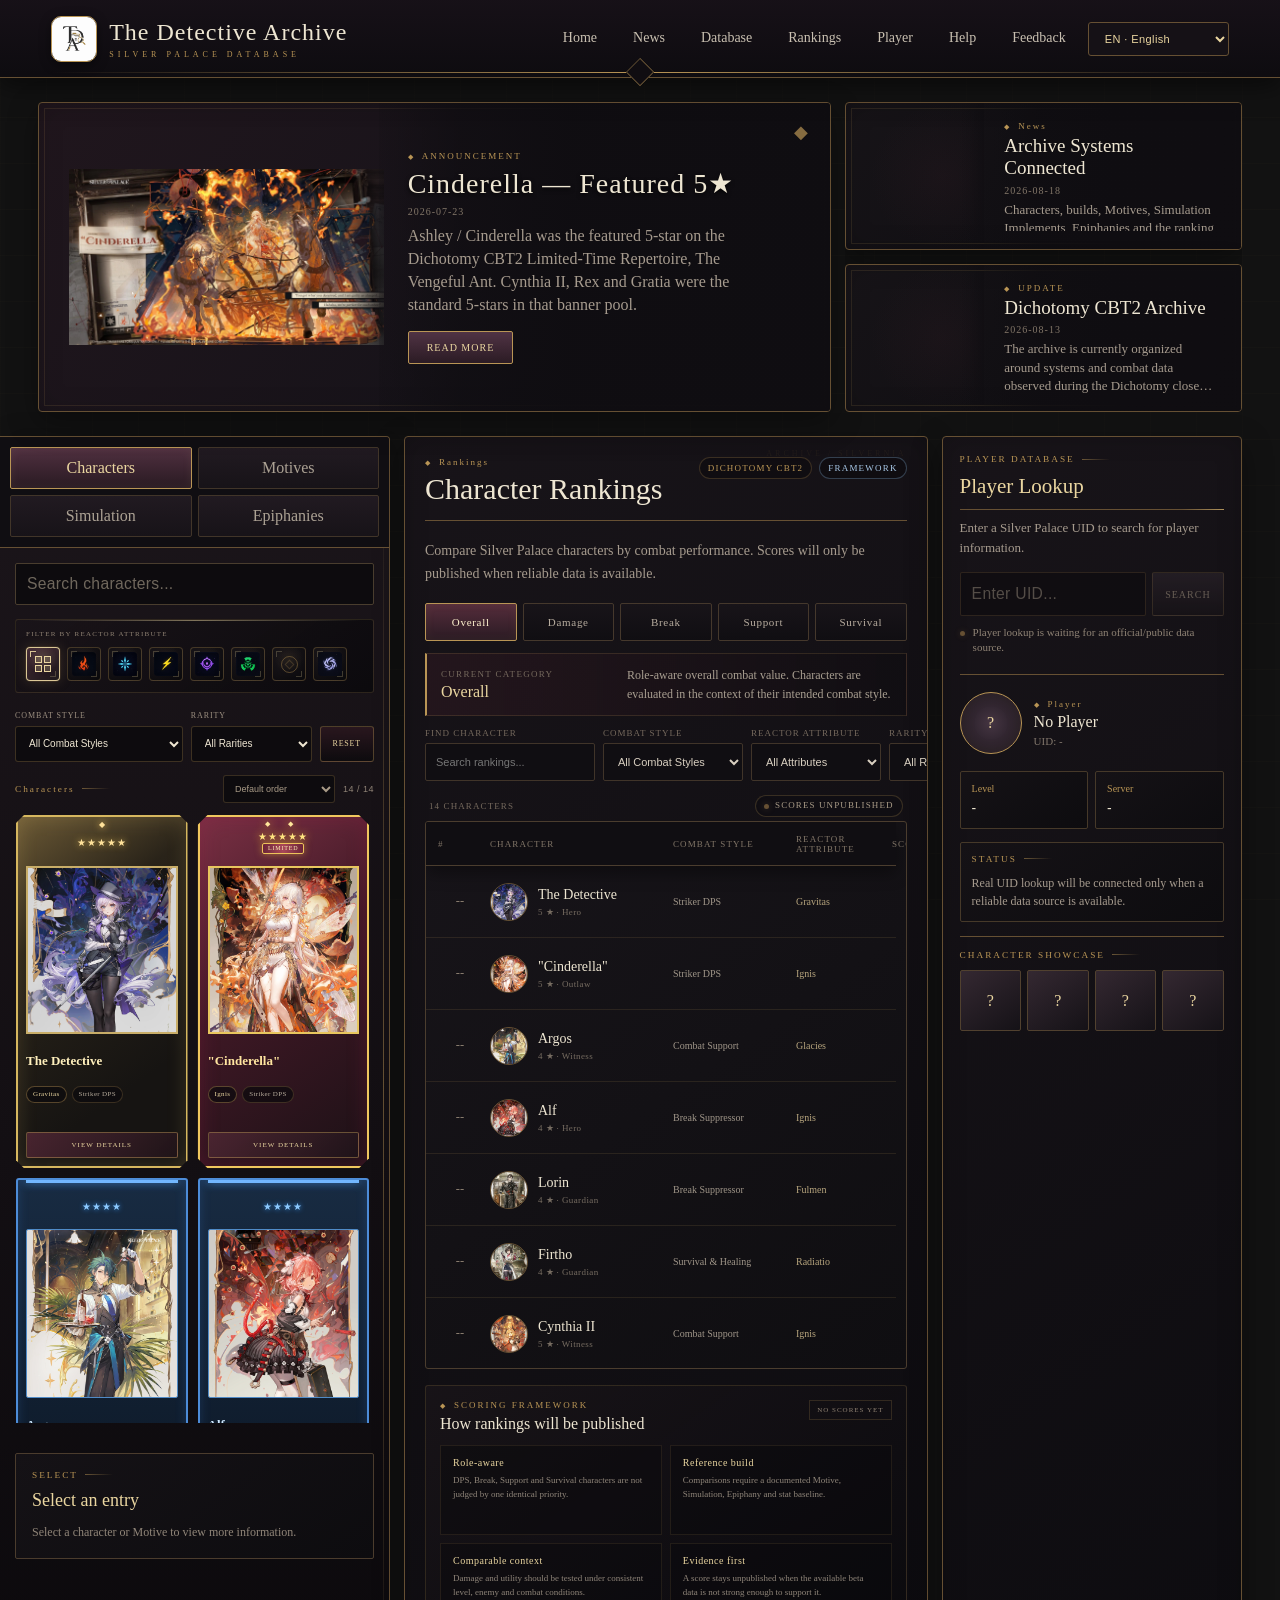
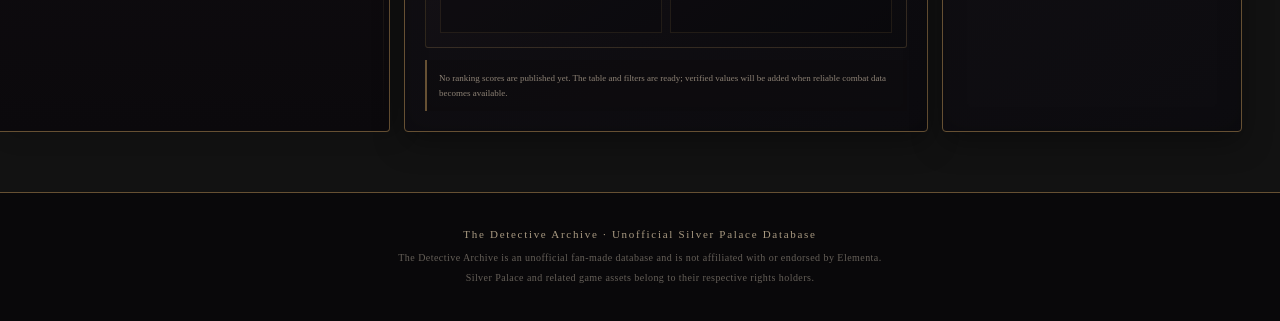
==== commit 8b03b19d: "Add files via upload" ====
--- a/index.html
+++ b/index.html
@@ -953,6 +953,11 @@
     <script defer src="content/character-skills.js"></script>
     <script defer src="content/character-psyches.js"></script>
     <script defer src="content/archive-updates.js"></script>
+
+    <!-- Localization extensions load after content so future record overlays can apply safely. -->
+    <script defer src="locales/archive-locales.js"></script>
+    <script defer src="locales/archive-content-translations.js"></script>
+
     <script defer src="content-validator.js"></script>
     <script defer src="script.js"></script>
     <script defer src="deep-link.js"></script>
--- a/style.css
+++ b/style.css
@@ -10282,7 +10282,8 @@
     }
 
     .header.mobile-nav-ready .language-picker,
-    .news-page-header.mobile-nav-ready .news-language-select {
+    .news-page-header.mobile-nav-ready .news-language-select,
+    .help-page-header.mobile-nav-ready .news-language-select {
         grid-area: language;
         width: 100%;
         margin: 0;
@@ -10290,12 +10291,14 @@
     }
 
     .header.mobile-nav-ready.mobile-menu-open .language-picker,
-    .news-page-header.mobile-nav-ready.mobile-menu-open .news-language-select {
+    .news-page-header.mobile-nav-ready.mobile-menu-open .news-language-select,
+    .help-page-header.mobile-nav-ready.mobile-menu-open .news-language-select {
         display: block;
     }
 
     .header.mobile-nav-ready .language-picker select,
-    .news-page-header.mobile-nav-ready .news-language-select {
+    .news-page-header.mobile-nav-ready .news-language-select,
+    .help-page-header.mobile-nav-ready .news-language-select {
         width: 100%;
         max-width: none;
         min-width: 0;
@@ -12866,3 +12869,638 @@
 
 }
 
+/* =========================================================
+   v51.3 — MOTIVE DETAIL EXACT 2:1 ARTWORK SYSTEM
+   All supplied full Motive artworks are 2048 x 1024.
+========================================================= */
+
+.motive-full-detail-hero {
+    min-height: 0 !important;
+
+    grid-template-columns:
+        minmax(0, 1fr)
+        minmax(430px, 1.08fr) !important;
+
+    gap: 28px !important;
+    align-items: start !important;
+}
+
+.motive-full-detail-hero > .full-detail-art-shell {
+    width: 100% !important;
+    min-width: 0 !important;
+    align-self: start !important;
+
+    padding: 6px !important;
+}
+
+.motive-full-detail-art,
+.motive-full-detail-art.has-motive-detail-image,
+.motive-full-detail-art.has-motive-image {
+    width: 100% !important;
+    height: auto !important;
+    min-height: 0 !important;
+    max-height: none !important;
+
+    aspect-ratio: 2 / 1 !important;
+
+    display: block !important;
+    position: relative !important;
+    overflow: hidden !important;
+
+    background: #08080b !important;
+}
+
+.motive-full-detail-art.has-motive-detail-image
+.motive-detail-placeholder,
+.motive-full-detail-art.has-motive-image
+.motive-detail-placeholder {
+    display: none !important;
+}
+
+.motive-full-detail-art img,
+.motive-full-detail-art.has-motive-detail-image img,
+.motive-full-detail-art.has-motive-image img,
+.motive-full-detail-art img[data-motive-detail-image="true"] {
+    position: absolute !important;
+    inset: 0 !important;
+
+    width: 100% !important;
+    height: 100% !important;
+    min-width: 0 !important;
+    min-height: 0 !important;
+    max-width: none !important;
+    max-height: none !important;
+
+    display: block !important;
+
+    object-fit: contain !important;
+    object-position: center center !important;
+
+    transform: none !important;
+    filter: none !important;
+
+    background: #08080b !important;
+}
+
+/* Artwork frame contains artwork only. */
+.motive-full-detail-art .full-detail-art-vignette,
+.motive-full-detail-art .full-detail-art-caption {
+    display: none !important;
+}
+
+.motive-full-detail-hero > .motive-detail-info {
+    min-height: 0 !important;
+    padding-top: 10px !important;
+}
+
+@media (max-width: 1100px) {
+
+    .motive-full-detail-hero {
+        grid-template-columns: 1fr !important;
+        gap: 20px !important;
+    }
+
+    .motive-full-detail-hero > .motive-detail-info {
+        padding-top: 4px !important;
+    }
+
+}
+
+@media (max-width: 600px) {
+
+    .motive-full-detail-hero > .full-detail-art-shell {
+        padding: 4px !important;
+    }
+
+    .motive-full-detail-art,
+    .motive-full-detail-art.has-motive-detail-image,
+    .motive-full-detail-art.has-motive-image {
+        aspect-ratio: 2 / 1 !important;
+    }
+
+}
+
+
+/* =========================================================
+   v52 — SHARE / COPY LINK
+   Small, non-blocking controls for shareable record URLs.
+========================================================= */
+
+.record-share-actions {
+    display: flex;
+    align-items: center;
+    justify-content: flex-end;
+    gap: 10px;
+    flex-wrap: wrap;
+}
+
+.record-copy-link {
+    min-height: 30px;
+    padding: 7px 11px;
+    border: 1px solid rgba(185, 149, 85, 0.36);
+    border-radius: 2px;
+    background: rgba(18, 14, 18, 0.88);
+    color: #cdbb91;
+    font: inherit;
+    font-size: 8px;
+    font-weight: 600;
+    letter-spacing: 1.25px;
+    line-height: 1;
+    text-transform: uppercase;
+    white-space: nowrap;
+    cursor: pointer;
+    transition:
+        border-color 0.18s ease,
+        background 0.18s ease,
+        color 0.18s ease;
+}
+
+.record-copy-link:hover,
+.record-copy-link:focus-visible {
+    border-color: var(--gold);
+    background: rgba(42, 26, 34, 0.96);
+    color: var(--gold-light);
+    outline: none;
+}
+
+.record-copy-link.is-copied {
+    border-color: rgba(185, 149, 85, 0.62);
+    color: var(--ivory);
+}
+
+.record-copy-link.is-failed {
+    border-color: rgba(190, 96, 96, 0.52);
+    color: #d9aaaa;
+}
+
+.news-record-share-actions {
+    align-items: flex-start;
+}
+
+.news-page-share-row {
+    display: flex;
+    justify-content: flex-end;
+    margin: 10px 0 18px;
+}
+
+@media (max-width: 700px) {
+    .full-detail-toolbar .record-share-actions {
+        width: 100%;
+        justify-content: flex-start;
+    }
+
+    .news-detail-header .news-record-share-actions {
+        align-items: flex-end;
+    }
+
+    .record-copy-link {
+        min-height: 32px;
+        padding-inline: 10px;
+    }
+}
+
+/* =========================================================
+   v53 — CHARACTER SKILLS & PSYCHES READABILITY
+   Readability-only polish. No character data or page layout changes.
+========================================================= */
+
+.character-detailed-skill-list {
+    gap: 12px;
+}
+
+.character-skill-detail-card {
+    position: relative;
+    overflow: hidden;
+    border-left-width: 3px;
+    transition: border-color 0.18s ease, background 0.18s ease;
+}
+
+.character-skill-detail-card[data-skill-type="basicAttack"] {
+    border-left-color: rgba(215, 177, 99, 0.82);
+}
+
+.character-skill-detail-card[data-skill-type="skill"] {
+    border-left-color: rgba(185, 149, 85, 0.82);
+}
+
+.character-skill-detail-card[data-skill-type="ultimate"] {
+    border-left-color: rgba(124, 54, 67, 0.92);
+}
+
+.character-skill-detail-card[data-skill-type="tacticalAssault"] {
+    border-left-color: rgba(171, 111, 72, 0.88);
+}
+
+.character-skill-detail-card[data-skill-type="passive"] {
+    border-left-color: rgba(132, 119, 91, 0.88);
+}
+
+.character-skill-detail-card summary {
+    padding-top: 17px;
+    padding-bottom: 17px;
+}
+
+.character-skill-summary-main {
+    display: grid;
+    grid-template-columns: 126px minmax(0, 1fr);
+    align-items: center;
+    gap: 16px;
+}
+
+.character-skill-summary-main .character-skill-type {
+    min-width: 0;
+    padding: 5px 8px;
+    border-color: rgba(185, 149, 85, 0.22);
+    background: rgba(185, 149, 85, 0.045);
+    color: #bda77d;
+    font-size: 8px;
+    letter-spacing: 1.05px;
+    line-height: 1.35;
+}
+
+.character-skill-summary-main h3 {
+    line-height: 1.35;
+}
+
+.character-skill-detail-body {
+    padding-bottom: 20px;
+}
+
+.character-skill-description {
+    max-width: 920px;
+    padding: 17px 0 15px;
+    color: #ded4c5;
+    font-size: 13px;
+    line-height: 1.72;
+}
+
+.character-skill-subsection {
+    margin-top: 8px;
+    padding: 12px 14px;
+    border-left-width: 1px;
+    background: rgba(185, 149, 85, 0.028);
+}
+
+.character-skill-subsection > span {
+    margin-bottom: 7px;
+    font-size: 8px;
+    letter-spacing: 1.35px;
+}
+
+.character-skill-subsection p,
+.character-detail-bullet-list li {
+    font-size: 12px;
+    line-height: 1.65;
+}
+
+.character-detail-bullet-list {
+    margin: 0;
+    padding-left: 19px;
+}
+
+.character-detail-bullet-list li + li {
+    margin-top: 8px;
+}
+
+.character-skill-resource-block {
+    border-left-color: rgba(185, 149, 85, 0.48);
+}
+
+.character-skill-mechanics-block {
+    border-left-color: rgba(185, 149, 85, 0.30);
+}
+
+.character-skill-combo-block {
+    border-left-color: rgba(124, 54, 67, 0.72);
+}
+
+/* Psyche status is already explained once in the system summary.
+   Per-card CBT2 pills are intentionally removed to reduce visual noise. */
+.character-psyche-grid {
+    gap: 12px;
+}
+
+.character-psyche-card {
+    min-height: 0;
+    grid-template-columns: 50px minmax(0, 1fr);
+    align-items: start;
+    padding: 17px 18px;
+    gap: 15px;
+    border-left: 2px solid rgba(185, 149, 85, 0.42);
+}
+
+.character-psyche-index {
+    width: 46px;
+    height: 30px;
+    border-radius: 2px;
+    font-size: 10px;
+    letter-spacing: 0.8px;
+}
+
+.character-psyche-content {
+    min-width: 0;
+}
+
+.character-psyche-content h3 {
+    line-height: 1.4;
+}
+
+.character-psyche-content p {
+    margin-top: 8px;
+    max-width: 680px;
+    font-size: 12px;
+    line-height: 1.65;
+}
+
+@media (max-width: 640px) {
+    .character-skill-summary-main {
+        grid-template-columns: 1fr;
+        gap: 8px;
+    }
+
+    .character-skill-summary-main .character-skill-type {
+        width: fit-content;
+    }
+
+    .character-skill-description {
+        font-size: 12px;
+    }
+
+    .character-psyche-card {
+        grid-template-columns: 44px minmax(0, 1fr);
+        padding: 15px 13px;
+        gap: 12px;
+    }
+
+    .character-psyche-index {
+        width: 40px;
+        height: 28px;
+    }
+}
+
+
+/* =========================================================
+   v53+ — SIMULATION CARD IMAGE SUPPORT
+   Simulation artwork is card-only. Detail stays data-focused.
+========================================================= */
+
+.simulation-card .simulation-card-media {
+    aspect-ratio: 16 / 9;
+    height: auto;
+    min-height: 118px;
+}
+
+.simulation-card .simulation-card-media img {
+    object-fit: contain;
+    object-position: center;
+}
+
+
+/* =========================================================
+   THE DETECTIVE ARCHIVE — ORNAMENT-ONLY POLISH
+   Keeps the original layout, colors, sizing and card styling.
+   Decoration only: archive lines, corner marks and watermarks.
+========================================================= */
+
+/* Very faint archive-paper linework behind the existing page. */
+body {
+    background-image:
+        repeating-linear-gradient(
+            0deg,
+            rgba(185, 149, 85, 0.018) 0,
+            rgba(185, 149, 85, 0.018) 1px,
+            transparent 1px,
+            transparent 46px
+        ),
+        repeating-linear-gradient(
+            90deg,
+            rgba(185, 149, 85, 0.012) 0,
+            rgba(185, 149, 85, 0.012) 1px,
+            transparent 1px,
+            transparent 46px
+        );
+}
+
+/* Small crest on the existing gold header rule. */
+.header::before {
+    content: "◆";
+    position: absolute;
+    left: 50%;
+    bottom: -5px;
+    width: 18px;
+    height: 18px;
+    display: grid;
+    place-items: center;
+    transform: translateX(-50%) rotate(45deg);
+    color: rgba(185, 149, 85, 0.78);
+    background: #100d11;
+    border: 1px solid rgba(185, 149, 85, 0.42);
+    font-size: 5px;
+    line-height: 1;
+    pointer-events: none;
+    z-index: 4;
+}
+
+.header::before {
+    text-indent: -9999px;
+}
+
+/* Archive corner marks on the three large database columns. */
+.browser-panel::before,
+.main-content::before,
+.player-panel::before {
+    content: "";
+    position: absolute;
+    top: 9px;
+    left: 9px;
+    width: 20px;
+    height: 20px;
+    border-top: 1px solid rgba(210, 178, 111, 0.52);
+    border-left: 1px solid rgba(210, 178, 111, 0.52);
+    pointer-events: none;
+    z-index: 5;
+}
+
+.main-content::after,
+.player-panel::after {
+    content: "";
+    position: absolute;
+    right: 9px;
+    bottom: 9px;
+    width: 20px;
+    height: 20px;
+    border-right: 1px solid rgba(210, 178, 111, 0.38);
+    border-bottom: 1px solid rgba(210, 178, 111, 0.38);
+    pointer-events: none;
+    z-index: 5;
+}
+
+/* Preserve the browser panel's original vertical ornament and add a tiny cap. */
+.browser-panel::after {
+    box-shadow: 0 -7px 0 -3px rgba(185, 149, 85, 0.72),
+                0 7px 0 -3px rgba(185, 149, 85, 0.72);
+}
+
+/* Section captions read more like labels on an archive folder. */
+.section-label {
+    display: flex;
+    align-items: center;
+    gap: 7px;
+}
+
+.section-label::before {
+    content: "◆";
+    flex: 0 0 auto;
+    color: rgba(210, 178, 111, 0.82);
+    font-size: 6px;
+}
+
+.section-label::after {
+    content: "";
+    width: 28px;
+    height: 1px;
+    flex: 0 0 28px;
+    background: linear-gradient(
+        90deg,
+        rgba(185, 149, 85, 0.52),
+        transparent
+    );
+}
+
+/* Small diamond placed on existing major divider rules. */
+.content-header::after {
+    content: "◆";
+    position: absolute;
+    left: 18px;
+    bottom: -5px;
+    padding: 0 5px;
+    color: rgba(185, 149, 85, 0.66);
+    background: #100e12;
+    font-size: 7px;
+    line-height: 10px;
+    pointer-events: none;
+}
+
+/* Tiny archive marker on news records; no resizing or layout changes. */
+.news-card {
+    position: relative;
+}
+
+.news-card::before {
+    content: "◇";
+    position: absolute;
+    top: 7px;
+    right: 9px;
+    color: rgba(185, 149, 85, 0.30);
+    font-size: 11px;
+    pointer-events: none;
+    z-index: 4;
+}
+
+/* Decorative corner bracket inside the player dossier heading. */
+.player-panel h2 {
+    position: relative;
+}
+
+.player-panel h2::after {
+    content: "";
+    position: absolute;
+    right: 0;
+    bottom: -1px;
+    width: 42px;
+    height: 1px;
+    background: linear-gradient(
+        90deg,
+        transparent,
+        rgba(214, 181, 111, 0.65)
+    );
+}
+
+/* Detail view: only one extra bottom ornament; original modal stays intact. */
+.database-detail-panel::after {
+    content: "◆   ◇   ◆";
+    position: absolute;
+    left: 50%;
+    bottom: 10px;
+    transform: translateX(-50%);
+    color: rgba(185, 149, 85, 0.24);
+    font-size: 6px;
+    letter-spacing: 7px;
+    white-space: nowrap;
+    pointer-events: none;
+}
+
+/* Very faint archive stamp, visible only in open visual space. */
+.main-content > .content-header::before {
+    content: "ARCHIVE / SILVERNIA";
+    position: absolute;
+    right: 0;
+    top: -8px;
+    color: rgba(185, 149, 85, 0.075);
+    font-size: 8px;
+    letter-spacing: 3px;
+    white-space: nowrap;
+    pointer-events: none;
+}
+
+/* Keep decorative marks restrained on compact screens. */
+@media (max-width: 720px) {
+    body {
+        background-image: none;
+    }
+
+    .header::before,
+    .main-content > .content-header::before,
+    .news-card::before {
+        display: none;
+    }
+
+    .browser-panel::before,
+    .main-content::before,
+    .main-content::after,
+    .player-panel::before,
+    .player-panel::after {
+        width: 14px;
+        height: 14px;
+    }
+
+    .section-label::after {
+        width: 18px;
+        flex-basis: 18px;
+    }
+}
+
+
+/* =========================================================
+   ORNAMENT CLEANUP — keep only the crest on the top header rule.
+   Remove square/diamond glyphs elsewhere; retain lines/corner brackets.
+========================================================= */
+
+.section-label::before,
+.content-header::after,
+.news-card::before,
+.database-detail-panel::after {
+    content: none !important;
+    display: none !important;
+}
+
+/* Keep the top-line crest visible on compact screens too. */
+@media (max-width: 720px) {
+    .header::before {
+        display: grid;
+    }
+}
+
+/* =========================================================
+   ORNAMENT CLEANUP 2 — remove panel corner boxes.
+   Keep only the centered crest on the top header rule.
+========================================================= */
+
+.browser-panel::before,
+.main-content::before,
+.main-content::after,
+.player-panel::before,
+.player-panel::after {
+    content: none !important;
+    display: none !important;
+}
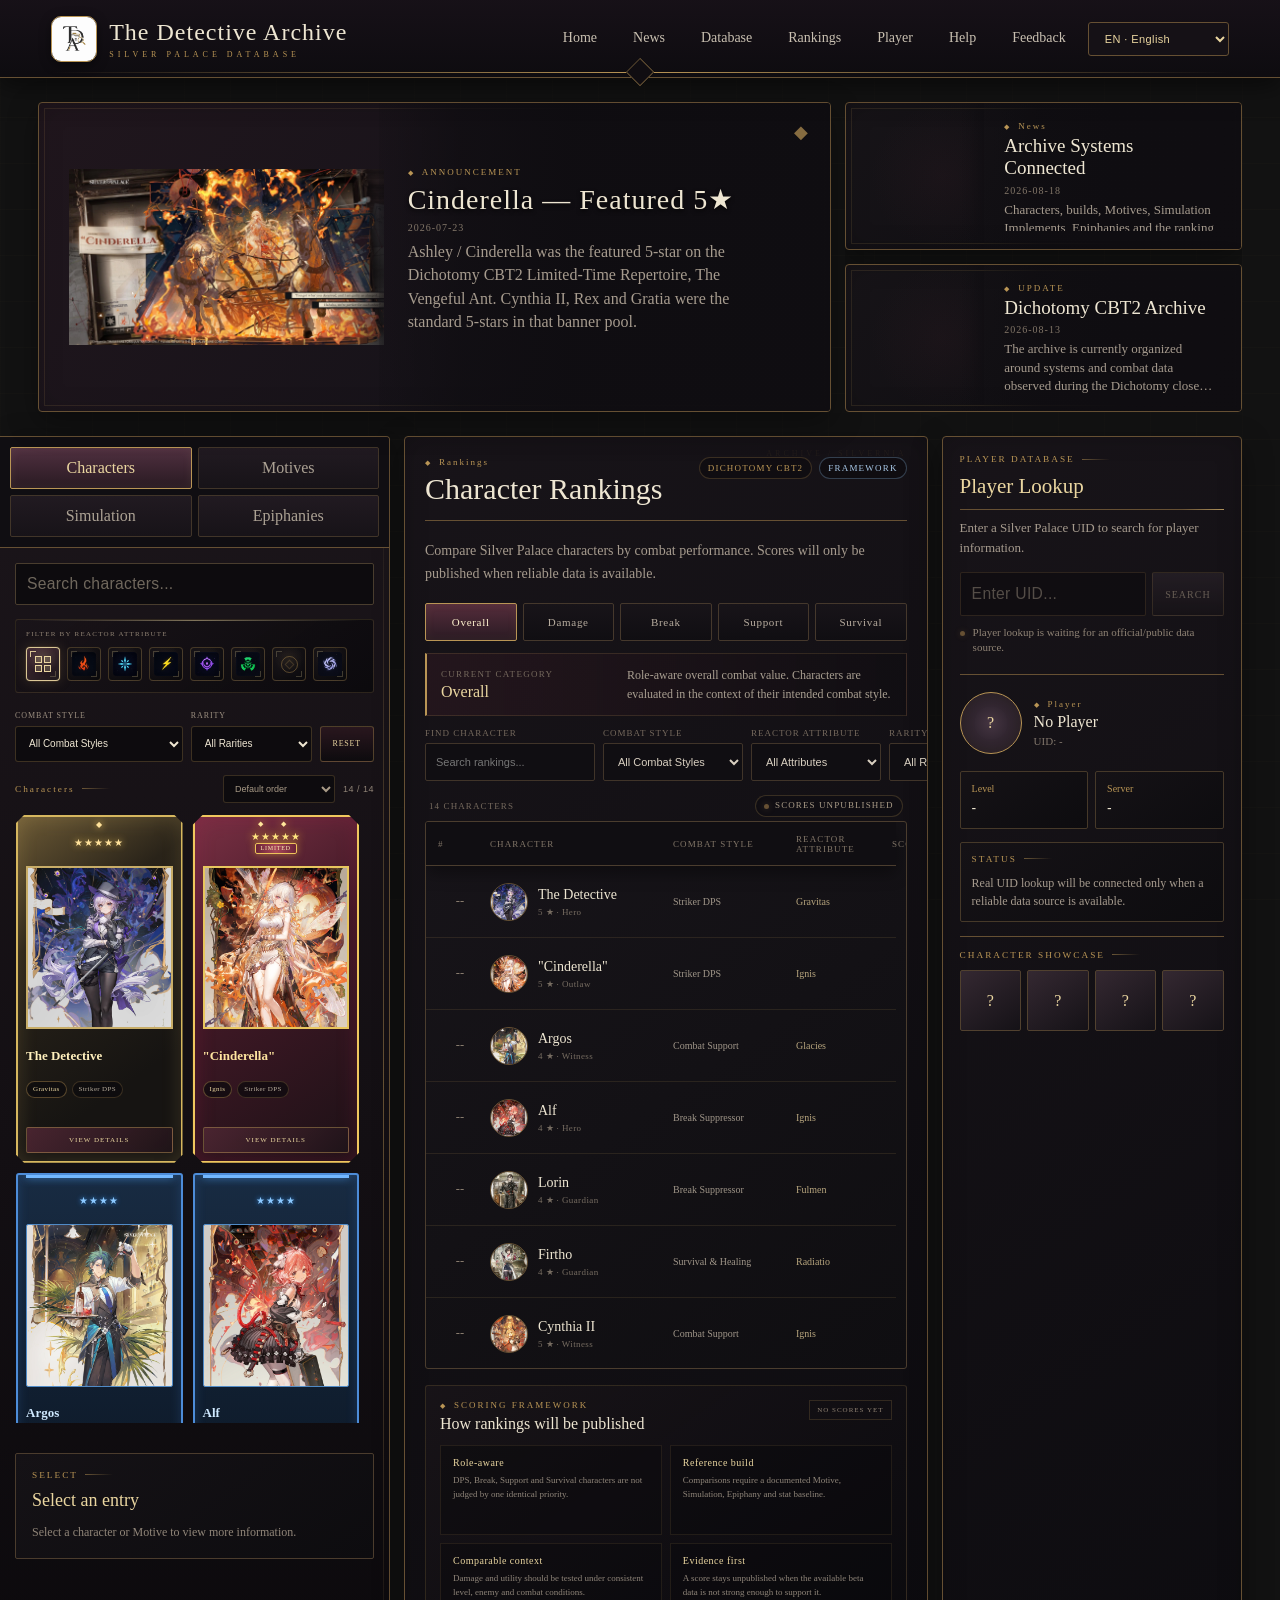
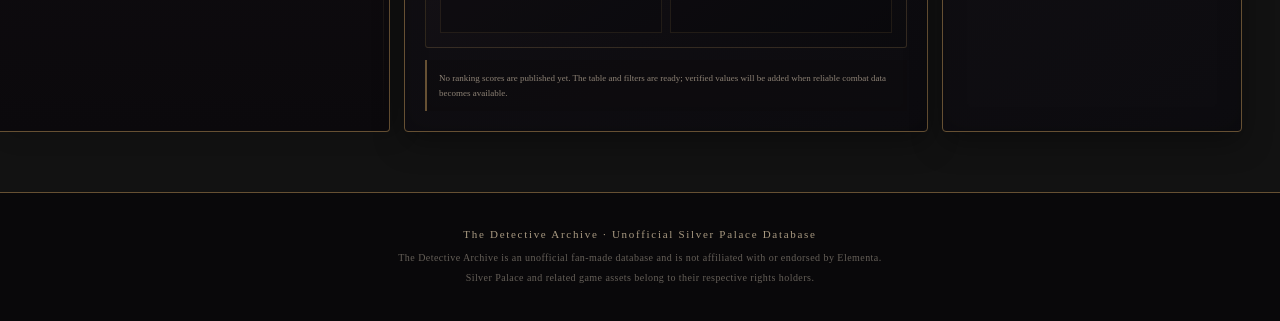
==== commit 6cc0271e: "Add files via upload" ====
--- a/index.html
+++ b/index.html
@@ -174,9 +174,6 @@
                     Latest Silver Palace information will appear here.
                 </p>
 
-                <a class="read-button" href="#news">
-                    READ MORE
-                </a>
             </div>
         </article>
 
--- a/style.css
+++ b/style.css
@@ -13504,3 +13504,108 @@
     content: none !important;
     display: none !important;
 }
+
+/* =========================================================
+   v57.1 — UNIFIED DATABASE TAB SCROLL
+   Keep Characters, Motives, Simulation and Epiphanies using
+   the same internal scrolling behavior on desktop/tablet.
+========================================================= */
+
+@media (min-width: 761px) {
+    #characterGrid,
+    #weaponGrid,
+    #simulationGrid,
+    #epiphanyGrid {
+        max-height: 610px;
+        overflow-y: auto;
+        overflow-x: hidden;
+        padding: 2px 5px 8px 1px;
+        overscroll-behavior: contain;
+        scrollbar-gutter: stable;
+        scrollbar-width: thin;
+        scrollbar-color: rgba(185, 149, 85, 0.42) rgba(11, 9, 12, 0.50);
+    }
+
+    #characterGrid::-webkit-scrollbar,
+    #weaponGrid::-webkit-scrollbar,
+    #simulationGrid::-webkit-scrollbar,
+    #epiphanyGrid::-webkit-scrollbar {
+        width: 5px;
+    }
+
+    #characterGrid::-webkit-scrollbar-track,
+    #weaponGrid::-webkit-scrollbar-track,
+    #simulationGrid::-webkit-scrollbar-track,
+    #epiphanyGrid::-webkit-scrollbar-track {
+        background: rgba(11, 9, 12, 0.50);
+    }
+
+    #characterGrid::-webkit-scrollbar-thumb,
+    #weaponGrid::-webkit-scrollbar-thumb,
+    #simulationGrid::-webkit-scrollbar-thumb,
+    #epiphanyGrid::-webkit-scrollbar-thumb {
+        border: 0;
+        border-radius: 999px;
+        background: rgba(185, 149, 85, 0.42);
+    }
+
+    #characterGrid::-webkit-scrollbar-thumb:hover,
+    #weaponGrid::-webkit-scrollbar-thumb:hover,
+    #simulationGrid::-webkit-scrollbar-thumb:hover,
+    #epiphanyGrid::-webkit-scrollbar-thumb:hover {
+        background: rgba(234, 214, 160, 0.58);
+    }
+}
+
+/* =========================================================
+   v57.2 — EPIPHANY SCROLL FIX
+   Explicitly constrain the Epiphany database viewport on
+   desktop/tablet so the 30-card grid always scrolls internally.
+========================================================= */
+
+@media (min-width: 761px) {
+    #epiphanyGrid {
+        height: 610px;
+        max-height: 610px;
+        min-height: 0;
+        overflow-y: auto !important;
+        overflow-x: hidden !important;
+        align-content: start;
+        grid-auto-rows: max-content;
+        overscroll-behavior-y: contain;
+        -webkit-overflow-scrolling: touch;
+    }
+}
+
+/* =========================================================
+   CHARACTER STATS PROGRESSION — Lv.1 to Lv.80
+   Keeps the existing detail style while supporting 8 levels.
+========================================================= */
+
+.character-stat-level-switcher {
+    max-width: 100%;
+    overflow-x: auto;
+    -webkit-overflow-scrolling: touch;
+    scrollbar-width: thin;
+}
+
+.character-stat-level-button {
+    min-width: 70px;
+    flex: 0 0 auto;
+}
+
+.character-base-stats-grid-large {
+    grid-template-columns: repeat(auto-fit, minmax(140px, 1fr));
+}
+
+@media (max-width: 640px) {
+    .character-base-stats-grid-large {
+        grid-template-columns: repeat(2, minmax(0, 1fr));
+    }
+}
+
+@media (max-width: 520px) {
+    .character-base-stats-grid-large {
+        grid-template-columns: 1fr;
+    }
+}
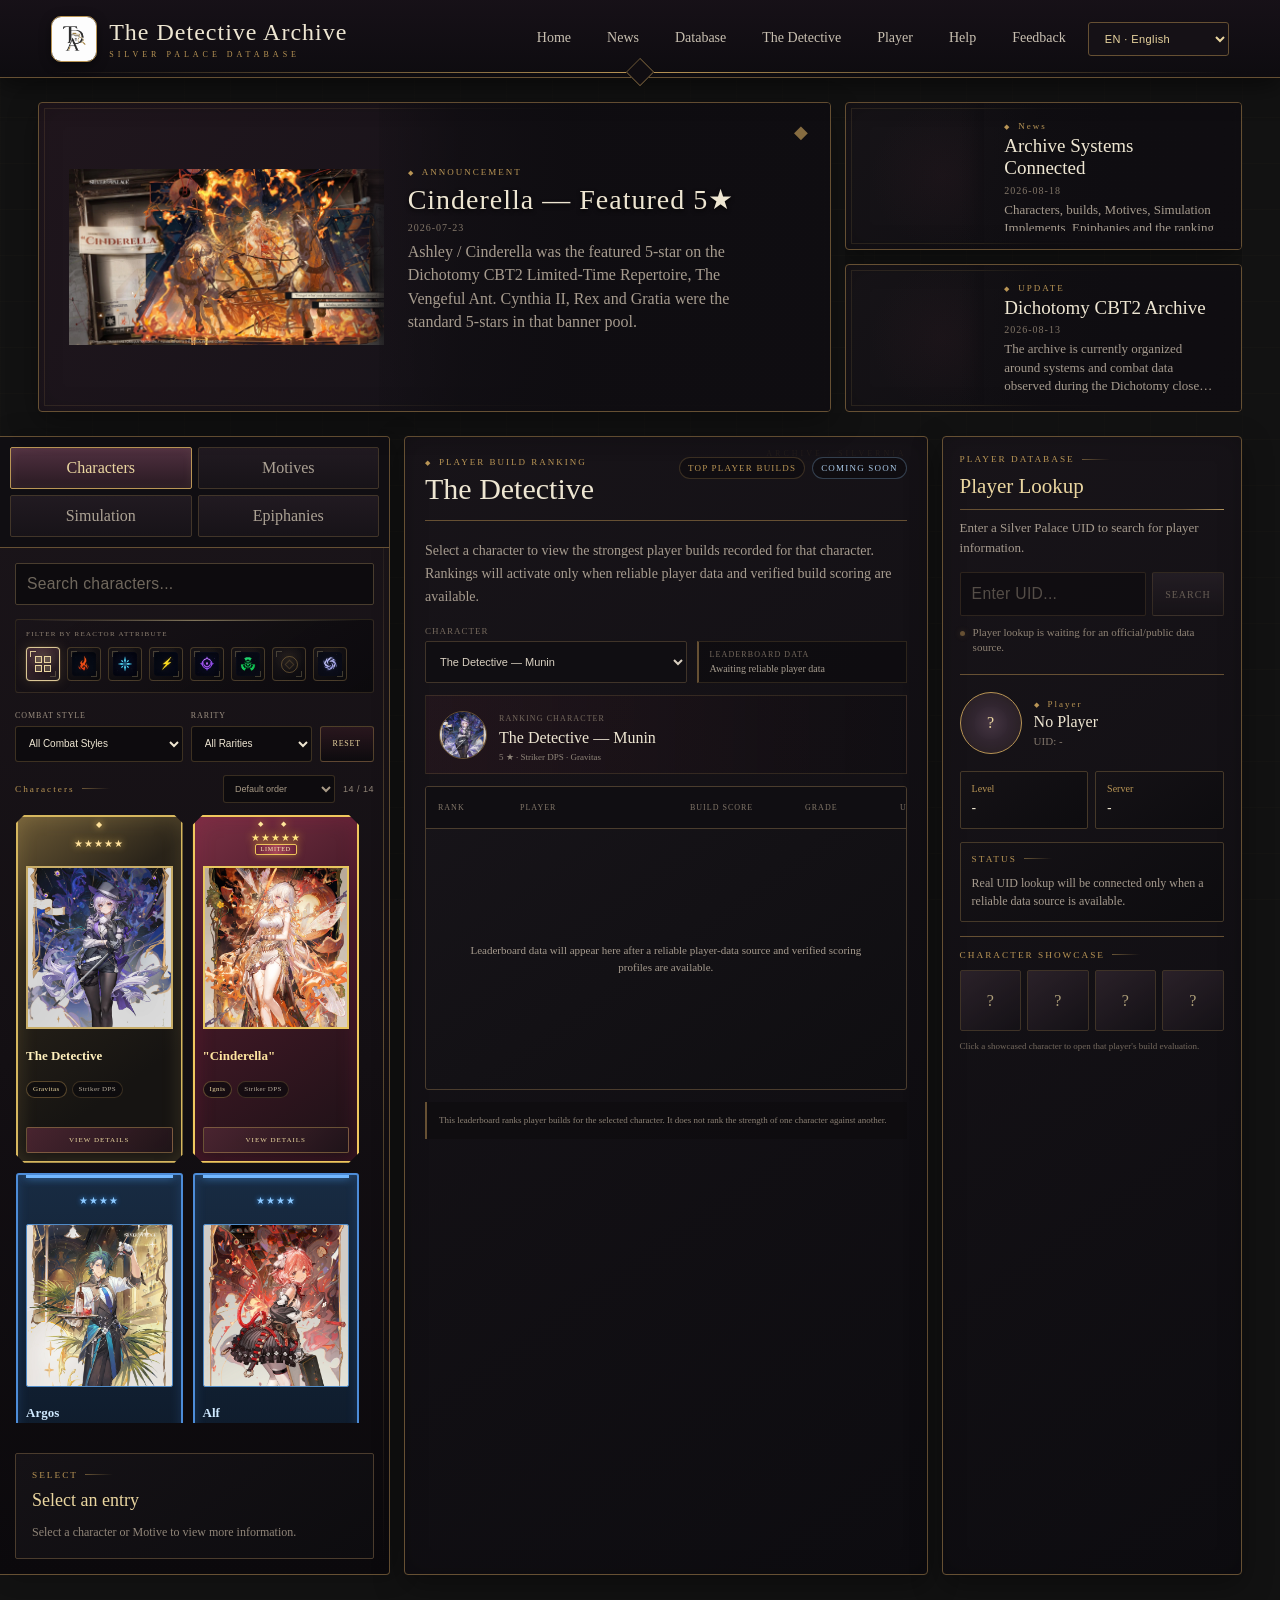
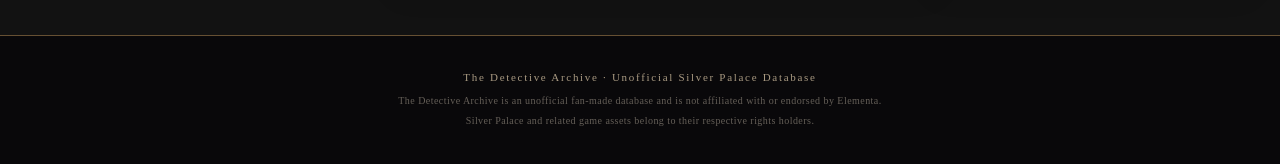
==== commit fa84674d: "Add files via upload" ====
--- a/index.html
+++ b/index.html
@@ -93,7 +93,7 @@
             <a href="#top">Home</a>
             <a href="news.html">News</a>
             <a href="#database">Database</a>
-            <a href="#rankings">Rankings</a>
+            <a href="#rankings">The Detective</a>
             <a href="#playerLookup">Player</a>
             <a href="help.html" id="helpNavLink">Help</a>
 <button
@@ -438,121 +438,69 @@
 
         <!-- =====================
              CENTER PANEL
-             CHARACTER RANKINGS
-             v16: classic layout + scrollable ranking + mobile responsive polish
+             PLAYER BUILD LEADERBOARD
+             v59.2: character-specific player build ranking
         ====================== -->
 
-        <section class="panel main-content ranking-panel" id="rankings">
-
-            <div class="content-header ranking-header">
+        <section class="panel main-content ranking-panel build-ranking-panel" id="rankings">
+
+            <div class="content-header ranking-header build-ranking-header">
 
                 <div>
-                    <p class="tag" id="rankingTag">RANKINGS</p>
-                    <h2 id="rankingTitle">Character Rankings</h2>
+                    <p class="tag" id="buildRankingTag">PLAYER BUILD RANKING</p>
+                    <h2 id="buildRankingTitle">The Detective</h2>
                 </div>
 
                 <div class="ranking-header-meta">
-                    <span class="ranking-scope" id="rankingScope">DICHOTOMY CBT2</span>
-                    <span class="ranking-status" id="rankingStatus">FRAMEWORK</span>
-                </div>
-
-            </div>
-
-            <p class="ranking-intro" id="rankingDescription">
-                Compare Silver Palace characters by combat performance. Rankings will use verified, role-aware scoring when comparable data is available.
+                    <span class="ranking-scope" id="buildRankingScope">TOP PLAYER BUILDS</span>
+                    <span class="ranking-status" id="buildRankingStatus">COMING SOON</span>
+                </div>
+
+            </div>
+
+            <p class="ranking-intro build-ranking-intro" id="buildRankingDescription">
+                Select a character to view the strongest player builds recorded for that character. Rankings will activate only when reliable player data and verified build scoring are available.
             </p>
 
-            <div class="ranking-tabs" role="tablist" aria-label="Ranking categories">
-                <button class="ranking-tab-button active" type="button" data-ranking-category="overall">Overall</button>
-                <button class="ranking-tab-button" type="button" data-ranking-category="damage">Damage</button>
-                <button class="ranking-tab-button" type="button" data-ranking-category="break">Break</button>
-                <button class="ranking-tab-button" type="button" data-ranking-category="support">Support</button>
-                <button class="ranking-tab-button" type="button" data-ranking-category="survival">Survival</button>
-            </div>
-
-            <div class="ranking-category-summary">
-                <div>
-                    <span id="rankingCategoryLabel">CURRENT CATEGORY</span>
-                    <strong id="rankingCategoryName">Overall</strong>
-                </div>
-                <p id="rankingCategoryDescription">Role-aware overall combat value. Characters are evaluated in the context of their intended combat style.</p>
-            </div>
-
-            <div class="ranking-toolbar">
-                <label class="ranking-filter ranking-filter-search">
-                    <span id="rankingSearchLabel">Find character</span>
-                    <input id="rankingSearch" type="search" placeholder="Search rankings..." autocomplete="off">
+            <div class="build-ranking-toolbar">
+                <label class="ranking-filter build-ranking-character-field">
+                    <span id="buildRankingCharacterLabel">Character</span>
+                    <select id="buildRankingCharacterSelect" aria-label="Character"></select>
                 </label>
 
-                <label class="ranking-filter">
-                    <span id="rankingRoleLabel">Combat Style</span>
-                    <select id="rankingRoleFilter"></select>
-                </label>
-
-                <label class="ranking-filter">
-                    <span id="rankingAttributeLabel">Reactor Attribute</span>
-                    <select id="rankingAttributeFilter"></select>
-                </label>
-
-                <label class="ranking-filter ranking-filter-small">
-                    <span id="rankingRarityLabel">Rarity</span>
-                    <select id="rankingRarityFilter"></select>
-                </label>
-            </div>
-
-            <div class="ranking-result-bar">
-                <span id="rankingResultsCount">14 CHARACTERS</span>
-                <span id="rankingPublicationState">Scores unpublished</span>
-            </div>
-
-            <div class="ranking-table" aria-live="polite">
-
-                <div class="ranking-table-head">
-                    <span id="rankingHeaderRank">#</span>
-                    <span id="rankingHeaderCharacter">Character</span>
-                    <span id="rankingHeaderRole">Combat Style</span>
-                    <span id="rankingHeaderAttribute">Attribute</span>
-                    <span id="rankingHeaderScore">Score</span>
-                    <span id="rankingHeaderTier">Tier</span>
-                </div>
-
-                <div class="ranking-rows" id="rankingRows">
-                    <!-- Generated by script.js -->
-                </div>
-
-            </div>
-
-            <div class="ranking-framework">
-                <div class="ranking-framework-heading">
-                    <div>
-                        <p class="tag" id="rankingFrameworkTag">SCORING FRAMEWORK</p>
-                        <h3 id="rankingFrameworkTitle">How rankings will be published</h3>
+                <div class="build-ranking-data-state">
+                    <span id="buildRankingDataLabel">LEADERBOARD DATA</span>
+                    <strong id="buildRankingDataValue">Awaiting reliable player data</strong>
+                </div>
+            </div>
+
+            <div class="build-ranking-character-card" id="buildRankingCharacterCard" aria-live="polite">
+                <div class="build-ranking-avatar" id="buildRankingAvatar">?</div>
+                <div class="build-ranking-character-copy">
+                    <span id="buildRankingSelectedLabel">RANKING CHARACTER</span>
+                    <strong id="buildRankingCharacterName">-</strong>
+                    <small id="buildRankingCharacterMeta">-</small>
+                </div>
+            </div>
+
+            <div class="build-ranking-table" aria-live="polite">
+                <div class="build-ranking-table-head">
+                    <span id="buildRankingHeaderRank">Rank</span>
+                    <span id="buildRankingHeaderPlayer">Player</span>
+                    <span id="buildRankingHeaderScore">Build Score</span>
+                    <span id="buildRankingHeaderGrade">Grade</span>
+                    <span id="buildRankingHeaderUid">UID</span>
+                </div>
+
+                <div class="build-ranking-rows" id="buildRankingRows">
+                    <div class="build-ranking-empty" id="buildRankingEmpty">
+                        Leaderboard data will appear here after a reliable player-data source and verified scoring profiles are available.
                     </div>
-                    <span id="rankingFrameworkBadge">NO SCORES YET</span>
-                </div>
-
-                <div class="ranking-framework-grid">
-                    <article>
-                        <strong id="rankingRuleRoleTitle">Role-aware</strong>
-                        <p id="rankingRuleRoleText">DPS, Break, Support and Survival characters are not judged by one identical priority.</p>
-                    </article>
-                    <article>
-                        <strong id="rankingRuleBuildTitle">Reference build</strong>
-                        <p id="rankingRuleBuildText">Comparisons require a documented Motive, Simulation, Epiphany and stat baseline.</p>
-                    </article>
-                    <article>
-                        <strong id="rankingRuleContextTitle">Comparable context</strong>
-                        <p id="rankingRuleContextText">Damage and utility should be tested under consistent level, enemy and combat conditions.</p>
-                    </article>
-                    <article>
-                        <strong id="rankingRuleConfidenceTitle">Evidence first</strong>
-                        <p id="rankingRuleConfidenceText">A score stays unpublished when the available beta data is not strong enough to support it.</p>
-                    </article>
-                </div>
-            </div>
-
-            <p class="ranking-note" id="rankingNote">
-                No ranking scores are published yet. The table and filters are ready; verified values will be added when reliable combat data becomes available.
+                </div>
+            </div>
+
+            <p class="ranking-note build-ranking-note" id="buildRankingNote">
+                This leaderboard ranks player builds for the selected character. It does not rank the strength of one character against another.
             </p>
 
         </section>
@@ -639,12 +587,85 @@
             <div class="showcase">
                 <p class="section-label">CHARACTER SHOWCASE</p>
 
-                <div class="showcase-grid">
-                    <div>?</div>
-                    <div>?</div>
-                    <div>?</div>
-                    <div>?</div>
-                </div>
+                <div class="showcase-grid" id="playerShowcaseGrid" aria-live="polite">
+                    <button class="showcase-character-card" type="button" disabled aria-disabled="true"><span>?</span></button>
+                    <button class="showcase-character-card" type="button" disabled aria-disabled="true"><span>?</span></button>
+                    <button class="showcase-character-card" type="button" disabled aria-disabled="true"><span>?</span></button>
+                    <button class="showcase-character-card" type="button" disabled aria-disabled="true"><span>?</span></button>
+                </div>
+
+                <p class="showcase-help" id="playerShowcaseHelp">
+                    Click a showcased character to open that player's build evaluation.
+                </p>
+            </div>
+
+
+            <div class="player-build-modal" id="playerBuildModal" hidden aria-hidden="true">
+                <button class="player-build-backdrop" id="playerBuildBackdrop" type="button" aria-label="Close build evaluation"></button>
+
+                <section class="player-build-dialog" role="dialog" aria-modal="true" aria-labelledby="playerBuildModalTitle">
+                    <div class="content-header player-build-dialog-header">
+                        <div>
+                            <p class="tag" id="playerBuildModalTag">BUILD EVALUATION</p>
+                            <h2 id="playerBuildModalTitle">Character Build</h2>
+                            <p class="player-build-owner" id="playerBuildOwner">No player selected</p>
+                        </div>
+
+                        <button class="player-build-close" id="playerBuildClose" type="button" aria-label="Close build evaluation">×</button>
+                    </div>
+
+                    <div class="build-analyzer-character-card player-build-character-card">
+                        <div class="build-analyzer-avatar" id="playerBuildAvatar">?</div>
+                        <div class="build-analyzer-character-copy">
+                            <span id="playerBuildSelectedLabel">SELECTED BUILD</span>
+                            <strong id="playerBuildCharacterName">-</strong>
+                            <small id="playerBuildCharacterMeta">-</small>
+                        </div>
+                    </div>
+
+                    <div class="build-analyzer-score-grid">
+                        <article class="build-analyzer-score-card build-analyzer-score-primary">
+                            <span id="playerBuildScoreLabel">BUILD SCORE</span>
+                            <div>
+                                <strong id="playerBuildScore">--</strong>
+                                <small>/100</small>
+                            </div>
+                        </article>
+
+                        <article class="build-analyzer-score-card">
+                            <span id="playerBuildGradeLabel">GRADE</span>
+                            <strong id="playerBuildGrade">--</strong>
+                        </article>
+
+                        <article class="build-analyzer-score-card">
+                            <span id="playerBuildStatusLabel">STATUS</span>
+                            <strong id="playerBuildStatus">Awaiting scoring profile</strong>
+                        </article>
+                    </div>
+
+                    <div class="build-analyzer-table" aria-live="polite">
+                        <div class="build-analyzer-table-head">
+                            <span id="playerBuildHeaderStat">Stat</span>
+                            <span id="playerBuildHeaderCurrent">Player Build</span>
+                            <span id="playerBuildHeaderReference">Base Reference</span>
+                            <span id="playerBuildHeaderTarget">Target</span>
+                            <span id="playerBuildHeaderEvaluation">Evaluation</span>
+                        </div>
+                        <div class="build-analyzer-rows" id="playerBuildRows"></div>
+                    </div>
+
+                    <div class="build-analyzer-priority">
+                        <div class="build-analyzer-priority-heading">
+                            <span id="playerBuildPriorityLabel">CURRENT GUIDE PRIORITY</span>
+                            <small id="playerBuildReferenceLevel">Base reference: Lv.--</small>
+                        </div>
+                        <div class="build-analyzer-priority-list" id="playerBuildPriorityList"></div>
+                    </div>
+
+                    <p class="ranking-note build-analyzer-note" id="playerBuildNote">
+                        Build evaluation belongs to the selected player's showcased character. Scores remain unavailable until a verified scoring profile exists.
+                    </p>
+                </section>
             </div>
 
         </aside>
--- a/style.css
+++ b/style.css
@@ -13609,3 +13609,723 @@
         grid-template-columns: 1fr;
     }
 }
+
+/* =========================================================
+   THE DETECTIVE ARCHIVE v59 — PERFORMANCE FOUNDATION
+   Layout-safe containment for growing database lists.
+========================================================= */
+
+/* Keep layout recalculation inside each database viewport where possible. */
+#characterGrid,
+#weaponGrid,
+#simulationGrid,
+#epiphanyGrid {
+    contain: layout style;
+    scrollbar-gutter: stable;
+    overscroll-behavior: contain;
+}
+
+
+@media (prefers-reduced-motion: reduce) {
+    .database-card,
+    .database-card img {
+        transition-duration: 0.01ms !important;
+    }
+}
+
+
+/* =========================================================
+   v59.1 — PLAYER BUILD ANALYZER
+   Reuses the existing center-panel visual language.
+========================================================= */
+
+.build-analyzer-panel {
+    min-height: 720px;
+}
+
+.build-analyzer-toolbar {
+    position: relative;
+    z-index: 2;
+    margin-bottom: 12px;
+    display: grid;
+    grid-template-columns: minmax(220px, 1.2fr) minmax(190px, 0.8fr);
+    gap: 10px;
+    align-items: end;
+}
+
+.build-analyzer-character-field select {
+    min-height: 42px;
+}
+
+.build-analyzer-profile-state {
+    min-height: 42px;
+    padding: 8px 11px;
+    display: flex;
+    flex-direction: column;
+    justify-content: center;
+    gap: 4px;
+    border: 1px solid rgba(185, 149, 85, 0.18);
+    border-left: 2px solid var(--gold-dark);
+    background: rgba(12, 10, 13, 0.58);
+}
+
+.build-analyzer-profile-state span,
+.build-analyzer-character-copy > span,
+.build-analyzer-score-card > span,
+.build-analyzer-priority-heading > span {
+    color: #75695d;
+    font-size: 8px;
+    letter-spacing: 1.1px;
+    text-transform: uppercase;
+}
+
+.build-analyzer-profile-state strong {
+    color: #a99f91;
+    font-size: 10px;
+    font-weight: normal;
+}
+
+.build-analyzer-character-card {
+    position: relative;
+    z-index: 2;
+    min-height: 72px;
+    margin-bottom: 12px;
+    padding: 11px 13px;
+    display: flex;
+    align-items: center;
+    gap: 12px;
+    border: 1px solid rgba(185, 149, 85, 0.18);
+    background: linear-gradient(90deg, rgba(74, 31, 43, 0.22), rgba(14, 12, 16, 0.54));
+}
+
+.build-analyzer-avatar {
+    width: 48px;
+    height: 48px;
+    flex: 0 0 auto;
+    display: grid;
+    place-items: center;
+    overflow: hidden;
+    border: 1px solid var(--gold-dark);
+    border-radius: 50%;
+    color: var(--gold-light);
+    background: radial-gradient(circle, #31252b, #121015);
+    font-size: 11px;
+}
+
+.build-analyzer-avatar img {
+    width: 100%;
+    height: 100%;
+    object-fit: cover;
+}
+
+.build-analyzer-character-copy {
+    min-width: 0;
+}
+
+.build-analyzer-character-copy strong {
+    display: block;
+    margin-top: 4px;
+    overflow: hidden;
+    color: var(--ivory);
+    font-size: 16px;
+    font-weight: normal;
+    text-overflow: ellipsis;
+    white-space: nowrap;
+}
+
+.build-analyzer-character-copy small {
+    display: block;
+    margin-top: 5px;
+    overflow: hidden;
+    color: #8f8579;
+    font-size: 9px;
+    text-overflow: ellipsis;
+    white-space: nowrap;
+}
+
+.build-analyzer-score-grid {
+    position: relative;
+    z-index: 2;
+    margin-bottom: 12px;
+    display: grid;
+    grid-template-columns: 1.05fr 0.7fr 1.25fr;
+    gap: 8px;
+}
+
+.build-analyzer-score-card {
+    min-height: 78px;
+    padding: 11px 12px;
+    display: flex;
+    flex-direction: column;
+    justify-content: space-between;
+    gap: 8px;
+    border: 1px solid rgba(185, 149, 85, 0.16);
+    background: rgba(8, 8, 10, 0.42);
+}
+
+.build-analyzer-score-card strong {
+    color: #a99f91;
+    font-size: 14px;
+    font-weight: normal;
+}
+
+.build-analyzer-score-primary {
+    border-color: rgba(185, 149, 85, 0.28);
+    background: linear-gradient(145deg, rgba(53, 35, 43, 0.62), rgba(11, 10, 13, 0.78));
+}
+
+.build-analyzer-score-primary div {
+    display: flex;
+    align-items: baseline;
+    gap: 4px;
+}
+
+.build-analyzer-score-primary strong {
+    color: var(--gold-light);
+    font-size: 26px;
+}
+
+.build-analyzer-score-primary small {
+    color: #75695d;
+    font-size: 9px;
+}
+
+.build-analyzer-table {
+    position: relative;
+    z-index: 2;
+    overflow: hidden;
+    border: 1px solid #4b3d2e;
+    border-radius: 3px;
+    background: linear-gradient(145deg, #171419, #0f0e11);
+}
+
+.build-analyzer-table-head,
+.build-analyzer-row {
+    display: grid;
+    grid-template-columns: 0.75fr 1.15fr 1fr 0.8fr 1fr;
+    gap: 10px;
+    align-items: center;
+}
+
+.build-analyzer-table-head {
+    min-height: 42px;
+    padding: 0 12px;
+    border-bottom: 1px solid #4b3d2e;
+    color: #827668;
+    background: #100e12;
+    font-size: 8px;
+    letter-spacing: 1px;
+    text-transform: uppercase;
+}
+
+.build-analyzer-row {
+    min-height: 58px;
+    padding: 8px 12px;
+    border-bottom: 1px solid rgba(185, 149, 85, 0.12);
+}
+
+.build-analyzer-row:last-child {
+    border-bottom: none;
+}
+
+.build-analyzer-stat-name {
+    color: var(--gold-light);
+    font-size: 11px;
+    font-weight: normal;
+}
+
+.build-analyzer-current-input input {
+    width: 100%;
+    min-height: 34px;
+    padding: 7px 9px;
+    border: 1px solid #403429;
+    border-radius: 2px;
+    outline: none;
+    color: #ddd3c3;
+    background: #100e12;
+    font-size: 10px;
+}
+
+.build-analyzer-current-input input:focus {
+    border-color: var(--gold);
+    box-shadow: 0 0 0 1px rgba(185, 149, 85, 0.08);
+}
+
+.build-analyzer-reference-value,
+.build-analyzer-pending-value,
+.build-analyzer-evaluation-pending {
+    color: #9a8f80;
+    font-size: 10px;
+}
+
+.build-analyzer-pending-value {
+    opacity: 0.58;
+}
+
+.build-analyzer-evaluation-pending {
+    color: #827668;
+    font-size: 9px;
+}
+
+.build-analyzer-empty {
+    min-height: 120px;
+    padding: 25px;
+    display: grid;
+    place-items: center;
+    color: var(--muted);
+    font-size: 10px;
+    text-align: center;
+}
+
+.build-analyzer-priority {
+    position: relative;
+    z-index: 2;
+    margin-top: 12px;
+    padding: 11px 12px;
+    border: 1px solid rgba(185, 149, 85, 0.16);
+    background: rgba(12, 10, 13, 0.48);
+}
+
+.build-analyzer-priority-heading {
+    margin-bottom: 8px;
+    display: flex;
+    align-items: center;
+    justify-content: space-between;
+    gap: 10px;
+}
+
+.build-analyzer-priority-heading small {
+    color: #75695d;
+    font-size: 8px;
+}
+
+.build-analyzer-priority-list {
+    display: flex;
+    flex-wrap: wrap;
+    gap: 6px;
+}
+
+.build-analyzer-priority-chip {
+    min-height: 28px;
+    padding: 6px 8px;
+    display: inline-flex;
+    align-items: center;
+    gap: 6px;
+    border: 1px solid rgba(185, 149, 85, 0.18);
+    color: #b9ad9c;
+    background: rgba(22, 18, 22, 0.72);
+    font-size: 9px;
+}
+
+.build-analyzer-priority-chip small {
+    width: 16px;
+    height: 16px;
+    display: inline-grid;
+    place-items: center;
+    border: 1px solid rgba(185, 149, 85, 0.28);
+    border-radius: 50%;
+    color: var(--gold-light);
+    font-size: 7px;
+}
+
+.build-analyzer-priority-empty {
+    color: var(--muted);
+    font-size: 9px;
+}
+
+@media (max-width: 900px) {
+    .build-analyzer-score-grid {
+        grid-template-columns: repeat(3, minmax(0, 1fr));
+    }
+
+    .build-analyzer-table {
+        overflow-x: auto;
+    }
+
+    .build-analyzer-table-head,
+    .build-analyzer-row {
+        min-width: 650px;
+    }
+}
+
+@media (max-width: 640px) {
+    .build-analyzer-toolbar,
+    .build-analyzer-score-grid {
+        grid-template-columns: 1fr;
+    }
+
+    .build-analyzer-score-card {
+        min-height: 66px;
+    }
+
+    .build-analyzer-priority-heading {
+        align-items: flex-start;
+        flex-direction: column;
+    }
+}
+
+
+/* =========================================================
+   v59.2 — PLAYER BUILD RANKING + LOOKUP BUILD EVALUATION
+========================================================= */
+
+.build-ranking-panel {
+    min-height: 720px;
+}
+
+.build-ranking-toolbar {
+    position: relative;
+    z-index: 2;
+    margin-bottom: 12px;
+    display: grid;
+    grid-template-columns: minmax(220px, 1.2fr) minmax(210px, 0.8fr);
+    gap: 10px;
+    align-items: end;
+}
+
+.build-ranking-character-field select {
+    min-height: 42px;
+}
+
+.build-ranking-data-state {
+    min-height: 42px;
+    padding: 8px 11px;
+    display: flex;
+    flex-direction: column;
+    justify-content: center;
+    gap: 4px;
+    border: 1px solid rgba(185, 149, 85, 0.18);
+    border-left: 2px solid var(--gold-dark);
+    background: rgba(12, 10, 13, 0.58);
+}
+
+.build-ranking-data-state span,
+.build-ranking-character-copy > span {
+    color: #75695d;
+    font-size: 8px;
+    letter-spacing: 1.1px;
+    text-transform: uppercase;
+}
+
+.build-ranking-data-state strong {
+    color: #a99f91;
+    font-size: 10px;
+    font-weight: normal;
+}
+
+.build-ranking-character-card {
+    position: relative;
+    z-index: 2;
+    min-height: 72px;
+    margin-bottom: 12px;
+    padding: 11px 13px;
+    display: flex;
+    align-items: center;
+    gap: 12px;
+    border: 1px solid rgba(185, 149, 85, 0.18);
+    background: linear-gradient(90deg, rgba(74, 31, 43, 0.22), rgba(14, 12, 16, 0.54));
+}
+
+.build-ranking-avatar {
+    width: 48px;
+    height: 48px;
+    flex: 0 0 auto;
+    display: grid;
+    place-items: center;
+    overflow: hidden;
+    border: 1px solid var(--gold-dark);
+    border-radius: 50%;
+    color: var(--gold-light);
+    background: radial-gradient(circle, #31252b, #121015);
+    font-size: 11px;
+}
+
+.build-ranking-avatar img {
+    width: 100%;
+    height: 100%;
+    object-fit: cover;
+}
+
+.build-ranking-character-copy {
+    min-width: 0;
+}
+
+.build-ranking-character-copy strong {
+    display: block;
+    margin-top: 4px;
+    overflow: hidden;
+    color: var(--ivory);
+    font-size: 16px;
+    font-weight: normal;
+    text-overflow: ellipsis;
+    white-space: nowrap;
+}
+
+.build-ranking-character-copy small {
+    display: block;
+    margin-top: 5px;
+    overflow: hidden;
+    color: #8f8579;
+    font-size: 9px;
+    text-overflow: ellipsis;
+    white-space: nowrap;
+}
+
+.build-ranking-table {
+    position: relative;
+    z-index: 2;
+    overflow: hidden;
+    border: 1px solid #4b3d2e;
+    border-radius: 3px;
+    background: linear-gradient(145deg, #171419, #0f0e11);
+}
+
+.build-ranking-table-head,
+.build-ranking-row {
+    display: grid;
+    grid-template-columns: 72px minmax(160px, 1.4fr) minmax(105px, 0.75fr) minmax(85px, 0.6fr) minmax(120px, 0.9fr);
+    gap: 10px;
+    align-items: center;
+}
+
+.build-ranking-table-head {
+    min-height: 42px;
+    padding: 0 12px;
+    border-bottom: 1px solid #4b3d2e;
+    color: #827668;
+    background: #100e12;
+    font-size: 8px;
+    letter-spacing: 1px;
+    text-transform: uppercase;
+}
+
+.build-ranking-rows {
+    max-height: 430px;
+    overflow-y: auto;
+    scrollbar-width: thin;
+}
+
+.build-ranking-row {
+    min-height: 58px;
+    padding: 8px 12px;
+    border-bottom: 1px solid rgba(185, 149, 85, 0.12);
+    color: #9a8f80;
+    font-size: 10px;
+}
+
+.build-ranking-row:last-child {
+    border-bottom: none;
+}
+
+.build-ranking-row:hover {
+    background: rgba(185, 149, 85, 0.035);
+}
+
+.build-ranking-rank,
+.build-ranking-score,
+.build-ranking-grade {
+    color: var(--gold-light);
+    font-weight: normal;
+}
+
+.build-ranking-player {
+    color: #ddd3c3;
+}
+
+.build-ranking-uid {
+    color: #827668;
+}
+
+.build-ranking-empty {
+    min-height: 260px;
+    padding: 34px;
+    display: grid;
+    place-items: center;
+    color: var(--muted);
+    font-size: 11px;
+    line-height: 1.6;
+    text-align: center;
+}
+
+.build-ranking-note {
+    margin-top: 12px;
+}
+
+
+/* Player showcase becomes the entry point to build evaluation. */
+.showcase-grid .showcase-character-card {
+    width: 100%;
+    aspect-ratio: 1;
+    padding: 0;
+    display: grid;
+    place-items: center;
+    overflow: hidden;
+    border: 1px solid #51412f;
+    border-radius: 2px;
+    outline: none;
+    color: var(--gold-light);
+    background: linear-gradient(145deg, #342831, #151217);
+    font: inherit;
+}
+
+.showcase-character-card img {
+    width: 100%;
+    height: 100%;
+    object-fit: cover;
+}
+
+.showcase-character-card:disabled {
+    cursor: default;
+    opacity: 0.72;
+}
+
+.showcase-character-card-ready {
+    cursor: pointer;
+    transition: border-color 0.18s ease, transform 0.18s ease, box-shadow 0.18s ease;
+}
+
+.showcase-character-card-ready:hover,
+.showcase-character-card-ready:focus-visible {
+    border-color: var(--gold);
+    box-shadow: inset 0 0 14px rgba(185, 149, 85, 0.08);
+    transform: translateY(-1px);
+}
+
+.showcase-help {
+    margin-top: 9px;
+    color: #74695e;
+    font-size: 9px;
+    line-height: 1.45;
+}
+
+
+/* Build evaluation lives inside the Player Lookup flow and opens as a dialog. */
+body.player-build-open {
+    overflow: hidden;
+}
+
+.player-build-modal[hidden] {
+    display: none !important;
+}
+
+.player-build-modal:not([hidden]) {
+    position: fixed;
+    inset: 0;
+    z-index: 1400;
+    display: grid;
+    place-items: center;
+    padding: 24px;
+}
+
+.player-build-backdrop {
+    position: absolute;
+    inset: 0;
+    width: 100%;
+    height: 100%;
+    border: 0;
+    background: rgba(5, 4, 6, 0.82);
+    backdrop-filter: blur(4px);
+    cursor: pointer;
+}
+
+.player-build-dialog {
+    position: relative;
+    z-index: 2;
+    width: min(920px, calc(100vw - 48px));
+    max-height: min(860px, calc(100dvh - 48px));
+    padding: 20px;
+    overflow-y: auto;
+    border: 1px solid var(--gold-dark);
+    border-radius: 4px;
+    background:
+        linear-gradient(145deg, rgba(24, 19, 24, 0.98), rgba(10, 9, 11, 0.99));
+    box-shadow: 0 28px 90px rgba(0, 0, 0, 0.62);
+}
+
+.player-build-dialog-header {
+    align-items: flex-start;
+}
+
+.player-panel .player-build-dialog h2 {
+    margin: 4px 0 0;
+    padding: 0;
+    border-bottom: 0;
+    color: var(--ivory);
+    font-size: 26px;
+}
+
+.player-build-owner {
+    margin-top: 7px;
+    color: #827668;
+    font-size: 10px;
+}
+
+.player-build-close {
+    width: 36px;
+    height: 36px;
+    flex: 0 0 auto;
+    display: grid;
+    place-items: center;
+    border: 1px solid rgba(185, 149, 85, 0.28);
+    border-radius: 50%;
+    color: var(--gold-light);
+    background: rgba(16, 14, 17, 0.82);
+    cursor: pointer;
+    font-size: 20px;
+    line-height: 1;
+}
+
+.player-build-close:hover,
+.player-build-close:focus-visible {
+    border-color: var(--gold);
+    outline: none;
+}
+
+.player-build-character-card {
+    margin-top: 4px;
+}
+
+.player-build-dialog .build-analyzer-table {
+    overflow-x: auto;
+}
+
+.player-build-dialog .build-analyzer-table-head,
+.player-build-dialog .build-analyzer-row {
+    min-width: 650px;
+}
+
+@media (max-width: 900px) {
+    .build-ranking-table {
+        overflow-x: auto;
+    }
+
+    .build-ranking-table-head,
+    .build-ranking-row {
+        min-width: 660px;
+    }
+}
+
+@media (max-width: 640px) {
+    .build-ranking-toolbar {
+        grid-template-columns: 1fr;
+    }
+
+    .build-ranking-empty {
+        min-height: 210px;
+        padding: 24px 18px;
+    }
+
+    .player-build-modal:not([hidden]) {
+        padding: 8px;
+    }
+
+    .player-build-dialog {
+        width: 100%;
+        max-height: calc(100dvh - 16px);
+        padding: 15px 12px 18px;
+    }
+
+    .player-panel .player-build-dialog h2 {
+        font-size: 22px;
+    }
+}
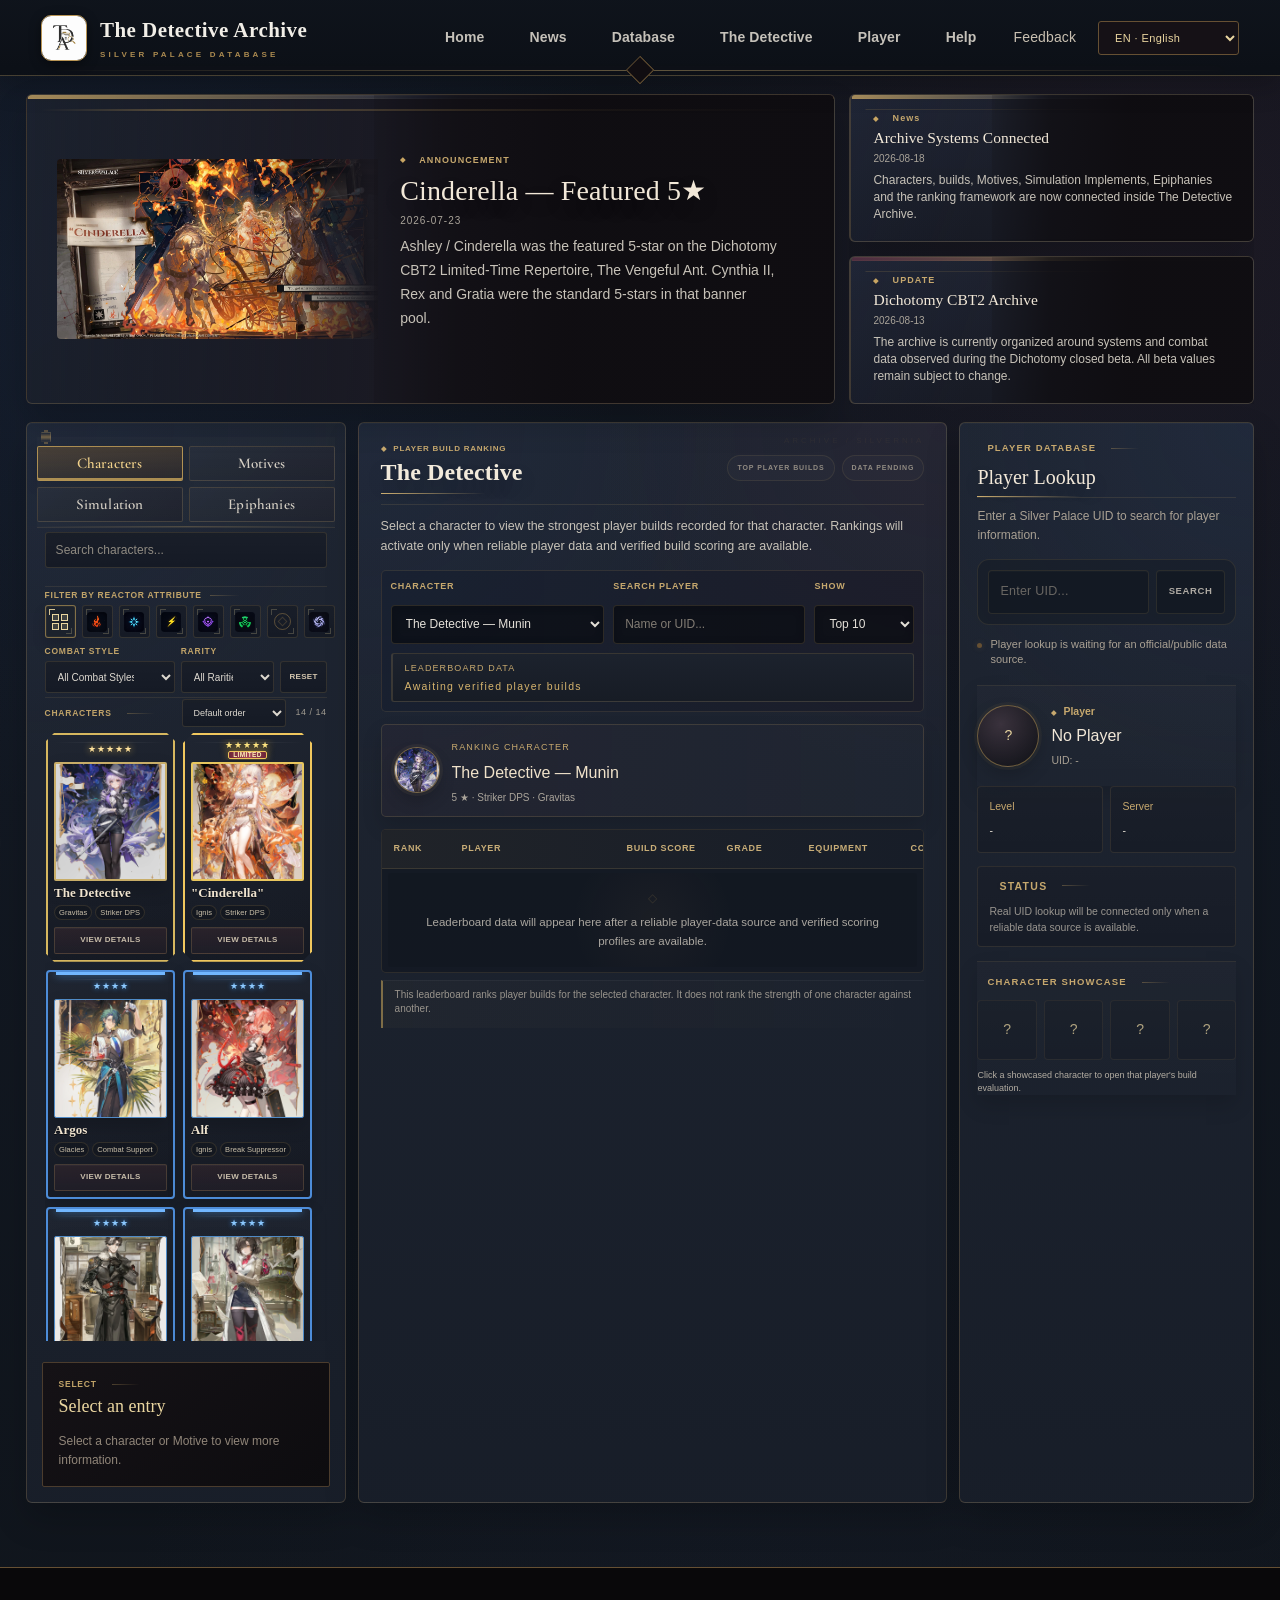
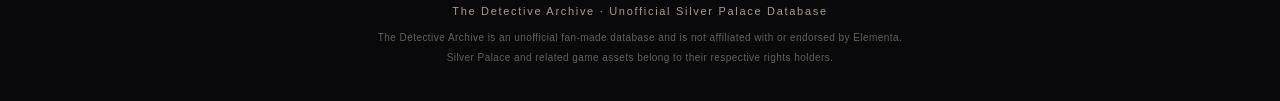
==== commit e15a710f: "Add files via upload" ====
--- a/index.html
+++ b/index.html
@@ -439,7 +439,7 @@
         <!-- =====================
              CENTER PANEL
              PLAYER BUILD LEADERBOARD
-             v59.2: character-specific player build ranking
+             v59.4: leaderboard + build data foundation — verified player builds only
         ====================== -->
 
         <section class="panel main-content ranking-panel build-ranking-panel" id="rankings">
@@ -453,7 +453,7 @@
 
                 <div class="ranking-header-meta">
                     <span class="ranking-scope" id="buildRankingScope">TOP PLAYER BUILDS</span>
-                    <span class="ranking-status" id="buildRankingStatus">COMING SOON</span>
+                    <span class="ranking-status" id="buildRankingStatus">DATA PENDING</span>
                 </div>
 
             </div>
@@ -468,9 +468,23 @@
                     <select id="buildRankingCharacterSelect" aria-label="Character"></select>
                 </label>
 
+                <label class="ranking-filter build-ranking-search-field">
+                    <span id="buildRankingSearchLabel">Search player</span>
+                    <input id="buildRankingSearch" type="search" autocomplete="off" placeholder="Name or UID..." aria-label="Search player by name or UID">
+                </label>
+
+                <label class="ranking-filter build-ranking-limit-field">
+                    <span id="buildRankingLimitLabel">Show</span>
+                    <select id="buildRankingLimit" aria-label="Leaderboard row limit">
+                        <option value="10">Top 10</option>
+                        <option value="50">Top 50</option>
+                        <option value="100">Top 100</option>
+                    </select>
+                </label>
+
                 <div class="build-ranking-data-state">
                     <span id="buildRankingDataLabel">LEADERBOARD DATA</span>
-                    <strong id="buildRankingDataValue">Awaiting reliable player data</strong>
+                    <strong id="buildRankingDataValue">Awaiting verified player builds</strong>
                 </div>
             </div>
 
@@ -489,7 +503,9 @@
                     <span id="buildRankingHeaderPlayer">Player</span>
                     <span id="buildRankingHeaderScore">Build Score</span>
                     <span id="buildRankingHeaderGrade">Grade</span>
-                    <span id="buildRankingHeaderUid">UID</span>
+                    <span id="buildRankingHeaderEquipment">Equipment</span>
+                    <span id="buildRankingHeaderConfidence">Confidence</span>
+                    <span id="buildRankingHeaderUpdated">Updated</span>
                 </div>
 
                 <div class="build-ranking-rows" id="buildRankingRows">
@@ -962,6 +978,10 @@
     <!-- v41 modular content: edit files inside /content instead of touching UI code -->
     <script defer src="content/news.js"></script>
     <script defer src="content/rankings.js"></script>
+    <!-- v59.4: canonical build record/history/verification foundation. -->
+    <script defer src="content/player-build-foundation.js"></script>
+    <!-- v59.4: compatibility bridge consumed by the leaderboard UI. -->
+    <script defer src="content/player-build-leaderboard.js"></script>
     <script defer src="content/reactors.js"></script>
     <script defer src="content/characters.js"></script>
     <script defer src="content/motives.js"></script>
@@ -975,6 +995,7 @@
     <!-- Localization extensions load after content so future record overlays can apply safely. -->
     <script defer src="locales/archive-locales.js"></script>
     <script defer src="locales/archive-content-translations.js"></script>
+    <script defer src="locales/archive-content-translations-v59-7-1.js"></script>
 
     <script defer src="content-validator.js"></script>
     <script defer src="script.js"></script>
--- a/style.css
+++ b/style.css
@@ -1,3 +1,5 @@
+@import url("https://fonts.googleapis.com/css2?family=Cormorant+Garamond:wght@500;600;700&display=swap");
+
 /* =========================================================
    SILVER PALACE
    Classical Western / Victorian UI
@@ -13966,7 +13968,7 @@
 
 
 /* =========================================================
-   v59.2 — PLAYER BUILD RANKING + LOOKUP BUILD EVALUATION
+   v59.3 — PLAYER BUILD LEADERBOARD INFRASTRUCTURE + LOOKUP BUILD EVALUATION
 ========================================================= */
 
 .build-ranking-panel {
@@ -13978,13 +13980,35 @@
     z-index: 2;
     margin-bottom: 12px;
     display: grid;
-    grid-template-columns: minmax(220px, 1.2fr) minmax(210px, 0.8fr);
+    grid-template-columns: minmax(190px, 1.25fr) minmax(170px, 0.9fr) minmax(105px, 0.45fr) minmax(190px, 0.9fr);
     gap: 10px;
     align-items: end;
 }
 
-.build-ranking-character-field select {
+.build-ranking-character-field select,
+.build-ranking-search-field input,
+.build-ranking-limit-field select {
     min-height: 42px;
+}
+
+.build-ranking-search-field input {
+    width: 100%;
+    padding: 0 11px;
+    border: 1px solid #4b3d2e;
+    border-radius: 2px;
+    outline: none;
+    color: #d8cebf;
+    background: rgba(10, 9, 11, 0.82);
+    font: inherit;
+}
+
+.build-ranking-search-field input::placeholder {
+    color: #6e645a;
+}
+
+.build-ranking-search-field input:focus {
+    border-color: var(--gold-dark);
+    box-shadow: 0 0 0 1px rgba(185, 149, 85, 0.08);
 }
 
 .build-ranking-data-state {
@@ -14083,7 +14107,7 @@
 .build-ranking-table-head,
 .build-ranking-row {
     display: grid;
-    grid-template-columns: 72px minmax(160px, 1.4fr) minmax(105px, 0.75fr) minmax(85px, 0.6fr) minmax(120px, 0.9fr);
+    grid-template-columns: 58px minmax(155px, 1.35fr) minmax(90px, 0.72fr) minmax(72px, 0.55fr) minmax(92px, 0.72fr) minmax(92px, 0.72fr) minmax(105px, 0.82fr);
     gap: 10px;
     align-items: center;
 }
@@ -14129,11 +14153,48 @@
 }
 
 .build-ranking-player {
+    min-width: 0;
     color: #ddd3c3;
 }
 
-.build-ranking-uid {
-    color: #827668;
+.build-ranking-player strong,
+.build-ranking-player small {
+    display: block;
+    overflow: hidden;
+    text-overflow: ellipsis;
+    white-space: nowrap;
+}
+
+.build-ranking-player strong {
+    color: #ddd3c3;
+    font-weight: normal;
+}
+
+.build-ranking-player small {
+    margin-top: 3px;
+    color: #71675e;
+    font-size: 8px;
+}
+
+.build-ranking-equipment,
+.build-ranking-confidence,
+.build-ranking-updated {
+    color: #9a8f80;
+}
+
+.build-ranking-status.is-live {
+    border-color: rgba(121, 173, 132, 0.45);
+    color: #a8c9af;
+}
+
+.build-ranking-row-openable {
+    cursor: pointer;
+}
+
+.build-ranking-row-openable:hover,
+.build-ranking-row-openable:focus-visible {
+    background: rgba(185, 149, 85, 0.07);
+    outline: none;
 }
 
 .build-ranking-empty {
@@ -14301,7 +14362,7 @@
 
     .build-ranking-table-head,
     .build-ranking-row {
-        min-width: 660px;
+        min-width: 820px;
     }
 }
 
@@ -14329,3 +14390,4412 @@
         font-size: 22px;
     }
 }
+
+/* =========================================================
+   v59.5 — PROFESSIONAL READABILITY POLISH
+   Style-only refinement for The Detective Archive.
+   Keeps the existing archive/detective identity and layout
+   architecture while improving alignment, hierarchy and legibility.
+========================================================= */
+
+:root {
+    --archive-shell: rgba(13, 11, 15, 0.96);
+    --archive-surface: rgba(20, 17, 21, 0.96);
+    --archive-surface-raised: rgba(26, 21, 26, 0.96);
+    --archive-border: rgba(185, 149, 85, 0.30);
+    --archive-border-soft: rgba(185, 149, 85, 0.15);
+    --archive-text-soft: #b7ab9b;
+    --archive-text-dim: #807467;
+    --archive-ui-font: Inter, ui-sans-serif, -apple-system, BlinkMacSystemFont, "Segoe UI", Arial, sans-serif;
+}
+
+html {
+    scrollbar-color: #665033 #0b090c;
+}
+
+body {
+    color: #eee6d2;
+    -webkit-font-smoothing: antialiased;
+    text-rendering: optimizeLegibility;
+}
+
+/* UI copy is easier to scan in a neutral sans face while titles keep the archive serif. */
+button,
+input,
+select,
+textarea,
+.tag,
+.section-label,
+.news-count,
+.ranking-scope,
+.ranking-status,
+.ranking-filter > span,
+.build-ranking-table-head,
+.build-ranking-data-state,
+.player-description,
+.showcase-help,
+.uid-search,
+.filter-label,
+.database-filter-label {
+    font-family: var(--archive-ui-font);
+}
+
+/* ---------- Header ---------- */
+.header {
+    min-height: 76px;
+    padding-left: max(3.2%, 26px);
+    padding-right: max(3.2%, 26px);
+    background: linear-gradient(180deg, rgba(17, 14, 18, 0.985), rgba(10, 9, 12, 0.985));
+    box-shadow: 0 10px 34px rgba(0, 0, 0, 0.42);
+}
+
+.logo {
+    gap: 13px;
+}
+
+.logo h1 {
+    font-size: clamp(21px, 1.55vw, 26px);
+    letter-spacing: 0.7px;
+}
+
+.logo p {
+    margin-top: 3px;
+    color: #b99555;
+    letter-spacing: 3.1px;
+    opacity: 0.92;
+}
+
+.navigation {
+    gap: clamp(16px, 1.65vw, 30px);
+}
+
+.navigation a {
+    padding: 12px 3px;
+    color: #c8beb0;
+    font-size: 13px;
+    letter-spacing: 0.15px;
+}
+
+.navigation a:hover,
+.navigation a:focus-visible {
+    color: #f0dca8;
+}
+
+/* ---------- Shared panel treatment ---------- */
+.panel,
+.main-information,
+.small-information {
+    border-color: var(--archive-border);
+    background: linear-gradient(145deg, var(--archive-surface), var(--archive-shell));
+    box-shadow:
+        0 14px 34px rgba(0, 0, 0, 0.28),
+        inset 0 1px 0 rgba(255, 255, 255, 0.012);
+}
+
+.panel::before,
+.main-information::before,
+.small-information::before {
+    inset: 6px;
+    border-color: rgba(185, 149, 85, 0.11);
+}
+
+.tag,
+.section-label {
+    font-size: 8px;
+    font-weight: 650;
+    letter-spacing: 1.8px;
+}
+
+/* ---------- Top information area ---------- */
+.information-board {
+    width: min(94%, 1680px);
+    max-width: 1680px;
+    margin-top: 26px;
+    margin-bottom: 22px;
+    gap: 16px;
+}
+
+.main-information {
+    padding: 34px 38px;
+}
+
+.main-information h2 {
+    max-width: 780px;
+    margin-top: 9px;
+    margin-bottom: 8px;
+    font-size: clamp(30px, 2.25vw, 40px);
+    line-height: 1.08;
+}
+
+.information-description {
+    max-width: 720px;
+    color: #b1a699;
+    line-height: 1.62;
+}
+
+.small-information {
+    padding: 20px 22px;
+}
+
+.small-information h3 {
+    font-size: 18px;
+    line-height: 1.22;
+}
+
+.small-information p:last-child {
+    color: #a69b8e;
+    font-size: 12px;
+    line-height: 1.55;
+}
+
+/* ---------- Main three-column workspace ---------- */
+.database-layout {
+    width: min(94%, 1680px);
+    max-width: 1680px;
+    margin: 0 auto 64px;
+    padding-right: 0;
+    grid-template-columns: minmax(305px, 350px) minmax(0, 1fr) minmax(285px, 320px);
+    gap: 16px;
+}
+
+.browser-panel {
+    border-left: 1px solid var(--archive-border);
+    border-radius: 4px;
+    box-shadow: 0 14px 34px rgba(0, 0, 0, 0.24);
+}
+
+.browser-panel::after {
+    opacity: 0.26;
+}
+
+.tabs {
+    padding: 9px;
+    gap: 7px;
+    background: rgba(12, 10, 13, 0.82);
+}
+
+.tab-button {
+    min-height: 41px;
+    padding: 9px 8px;
+    border-color: rgba(185, 149, 85, 0.22);
+    color: #b9ae9f;
+    background: linear-gradient(180deg, rgba(31, 26, 31, 0.94), rgba(20, 17, 21, 0.94));
+    transition: border-color 0.18s ease, color 0.18s ease, background 0.18s ease;
+}
+
+.tab-button:hover,
+.tab-button.active,
+.tab-button[aria-selected="true"] {
+    border-color: rgba(185, 149, 85, 0.58);
+    color: #ead6a0;
+    background: linear-gradient(180deg, rgba(65, 47, 53, 0.70), rgba(29, 23, 28, 0.94));
+}
+
+/* ---------- Center / leaderboard ---------- */
+.main-content {
+    padding: 23px 24px 25px;
+}
+
+.content-header {
+    margin-bottom: 16px;
+    padding-bottom: 14px;
+    align-items: center;
+}
+
+.content-header h2 {
+    margin-top: 5px;
+    font-size: clamp(25px, 2vw, 31px);
+    line-height: 1.05;
+}
+
+.ranking-header-meta {
+    gap: 7px;
+}
+
+.ranking-scope,
+.ranking-status {
+    min-height: 26px;
+    padding: 6px 9px;
+    display: inline-flex;
+    align-items: center;
+    border: 1px solid rgba(185, 149, 85, 0.22);
+    border-radius: 999px;
+    color: #998c7c;
+    background: rgba(8, 8, 10, 0.42);
+    font-size: 7px;
+    font-weight: 650;
+    letter-spacing: 0.9px;
+}
+
+.build-ranking-panel {
+    min-height: 610px;
+}
+
+.build-ranking-intro {
+    max-width: 920px;
+    margin-bottom: 17px;
+    color: #a99e91;
+    font-size: 11px;
+    line-height: 1.7;
+}
+
+.build-ranking-toolbar {
+    margin-bottom: 14px;
+    grid-template-columns: minmax(180px, 1.18fr) minmax(160px, 0.92fr) minmax(95px, 0.46fr) minmax(185px, 0.95fr);
+    gap: 11px;
+}
+
+.ranking-filter {
+    min-width: 0;
+}
+
+.ranking-filter > span {
+    display: block;
+    margin-bottom: 6px;
+    color: #85796c;
+    font-size: 7px;
+    font-weight: 650;
+    letter-spacing: 1px;
+    text-transform: uppercase;
+}
+
+.build-ranking-character-field select,
+.build-ranking-search-field input,
+.build-ranking-limit-field select {
+    width: 100%;
+    min-height: 43px;
+    border: 1px solid rgba(185, 149, 85, 0.25);
+    border-radius: 3px;
+    color: #d8cebf;
+    background: rgba(9, 8, 11, 0.76);
+}
+
+.build-ranking-character-field select:focus,
+.build-ranking-search-field input:focus,
+.build-ranking-limit-field select:focus {
+    border-color: rgba(185, 149, 85, 0.72);
+    outline: none;
+    box-shadow: 0 0 0 2px rgba(185, 149, 85, 0.07);
+}
+
+.build-ranking-data-state {
+    min-height: 43px;
+    padding: 8px 12px;
+    border: 1px solid rgba(185, 149, 85, 0.18);
+    border-left: 2px solid #8b6b3e;
+    border-radius: 3px;
+    background: rgba(10, 9, 12, 0.58);
+}
+
+.build-ranking-data-state strong {
+    color: #b4aa9c;
+    font-size: 10px;
+    line-height: 1.25;
+}
+
+.build-ranking-character-card {
+    min-height: 78px;
+    margin-bottom: 14px;
+    padding: 13px 14px;
+    border-color: rgba(185, 149, 85, 0.20);
+    border-radius: 3px;
+    background: linear-gradient(90deg, rgba(74, 31, 43, 0.16), rgba(13, 11, 15, 0.68));
+}
+
+.build-ranking-avatar {
+    width: 52px;
+    height: 52px;
+    border-color: rgba(185, 149, 85, 0.62);
+    box-shadow: 0 5px 18px rgba(0, 0, 0, 0.26);
+}
+
+.build-ranking-character-copy strong {
+    font-size: 17px;
+}
+
+.build-ranking-character-copy small {
+    color: #908477;
+    font-family: var(--archive-ui-font);
+    font-size: 9px;
+}
+
+.build-ranking-table {
+    border-color: rgba(185, 149, 85, 0.24);
+    border-radius: 4px;
+    background: linear-gradient(180deg, rgba(18, 15, 19, 0.96), rgba(12, 10, 13, 0.98));
+    box-shadow: inset 0 1px 0 rgba(255, 255, 255, 0.012);
+}
+
+.build-ranking-table-head {
+    min-height: 44px;
+    padding-left: 14px;
+    padding-right: 14px;
+    border-bottom-color: rgba(185, 149, 85, 0.22);
+    color: #948777;
+    background: rgba(8, 8, 10, 0.58);
+    font-size: 7px;
+    font-weight: 700;
+    letter-spacing: 0.95px;
+}
+
+.build-ranking-row {
+    min-height: 61px;
+    padding-left: 14px;
+    padding-right: 14px;
+    border-bottom-color: rgba(185, 149, 85, 0.095);
+    font-family: var(--archive-ui-font);
+    font-size: 10px;
+    transition: background 0.16s ease;
+}
+
+.build-ranking-row:nth-child(even) {
+    background: rgba(255, 255, 255, 0.008);
+}
+
+.build-ranking-row:hover,
+.build-ranking-row-openable:hover,
+.build-ranking-row-openable:focus-visible {
+    background: rgba(185, 149, 85, 0.055);
+}
+
+.build-ranking-rank,
+.build-ranking-score,
+.build-ranking-grade {
+    font-weight: 700;
+}
+
+.build-ranking-player strong {
+    color: #e0d6c7;
+    font-weight: 600;
+}
+
+.build-ranking-player small {
+    color: #82776c;
+}
+
+.build-ranking-empty {
+    min-height: 225px;
+    padding: 38px 28px;
+    color: #94897b;
+    font-family: var(--archive-ui-font);
+    font-size: 11px;
+    line-height: 1.7;
+}
+
+.build-ranking-empty::before {
+    content: "◇";
+    display: block;
+    margin-bottom: 10px;
+    color: rgba(185, 149, 85, 0.65);
+    font-family: Georgia, "Times New Roman", serif;
+    font-size: 18px;
+}
+
+.build-ranking-note {
+    margin-top: 13px;
+    padding-top: 11px;
+    border-top: 1px solid rgba(185, 149, 85, 0.10);
+    color: #7f7468;
+    font-family: var(--archive-ui-font);
+    font-size: 9px;
+    line-height: 1.55;
+}
+
+/* ---------- Player lookup ---------- */
+.player-panel {
+    padding: 20px 19px 22px;
+}
+
+.player-panel h2 {
+    margin-top: 6px;
+    margin-bottom: 11px;
+    padding-bottom: 12px;
+    font-size: 20px;
+    line-height: 1.15;
+}
+
+.player-description {
+    margin-bottom: 16px;
+    color: #a79c8e;
+    font-size: 11px;
+    line-height: 1.65;
+}
+
+.uid-search {
+    gap: 8px;
+}
+
+.uid-search input,
+.uid-search button {
+    min-height: 42px;
+}
+
+.uid-search input {
+    border-color: rgba(185, 149, 85, 0.24);
+    background: rgba(9, 8, 11, 0.74);
+}
+
+.uid-search button {
+    padding-left: 14px;
+    padding-right: 14px;
+    border-color: rgba(185, 149, 85, 0.58);
+    background: linear-gradient(180deg, rgba(80, 51, 68, 0.82), rgba(38, 27, 34, 0.92));
+    font-family: var(--archive-ui-font);
+    font-size: 9px;
+    font-weight: 700;
+    letter-spacing: 0.6px;
+}
+
+.showcase-grid {
+    gap: 7px;
+}
+
+.showcase-grid .showcase-character-card {
+    border-color: rgba(185, 149, 85, 0.24);
+    border-radius: 3px;
+    background: linear-gradient(145deg, rgba(40, 31, 38, 0.94), rgba(17, 14, 18, 0.96));
+}
+
+/* ---------- Search, filters and data cards ---------- */
+.database-search,
+select,
+input[type="search"],
+input[type="text"] {
+    border-radius: 3px;
+}
+
+.database-card {
+    border-color: rgba(185, 149, 85, 0.23);
+    box-shadow: 0 8px 22px rgba(0, 0, 0, 0.18);
+}
+
+.database-card:hover {
+    box-shadow: 0 12px 28px rgba(0, 0, 0, 0.27);
+}
+
+.database-detail-button,
+.read-button {
+    border-color: rgba(185, 149, 85, 0.48);
+    background: linear-gradient(180deg, rgba(63, 43, 54, 0.86), rgba(31, 23, 29, 0.94));
+}
+
+/* ---------- Keyboard focus ---------- */
+a:focus-visible,
+button:focus-visible,
+select:focus-visible,
+input:focus-visible,
+[tabindex]:focus-visible {
+    outline: 1px solid rgba(234, 214, 160, 0.88);
+    outline-offset: 2px;
+}
+
+/* ---------- Responsive refinements ---------- */
+@media (max-width: 1280px) {
+    .database-layout {
+        width: 96%;
+        grid-template-columns: minmax(285px, 320px) minmax(0, 1fr) minmax(270px, 295px);
+        gap: 12px;
+    }
+
+    .information-board {
+        width: 96%;
+    }
+
+    .build-ranking-toolbar {
+        grid-template-columns: minmax(160px, 1fr) minmax(150px, 0.9fr) 100px;
+    }
+
+    .build-ranking-data-state {
+        grid-column: 1 / -1;
+    }
+}
+
+@media (max-width: 1100px) {
+    .database-layout {
+        width: 94%;
+    }
+}
+
+@media (max-width: 900px) {
+    .information-board {
+        width: 94%;
+    }
+
+    .database-layout {
+        width: 94%;
+        margin-left: auto;
+        margin-right: auto;
+    }
+
+    .browser-panel {
+        border-left: 1px solid var(--archive-border);
+        border-radius: 4px;
+    }
+
+    .main-content,
+    .player-panel {
+        padding: 18px;
+    }
+}
+
+@media (max-width: 640px) {
+    .header {
+        padding-left: 14px;
+        padding-right: 14px;
+    }
+
+    .information-board,
+    .database-layout {
+        width: calc(100% - 20px);
+    }
+
+    .main-content,
+    .player-panel {
+        padding: 15px 13px 17px;
+    }
+
+    .content-header h2 {
+        font-size: 24px;
+    }
+}
+
+/* Respect reduced-motion preferences. */
+@media (prefers-reduced-motion: reduce) {
+    *,
+    *::before,
+    *::after {
+        scroll-behavior: auto !important;
+        transition-duration: 0.01ms !important;
+        animation-duration: 0.01ms !important;
+        animation-iteration-count: 1 !important;
+    }
+}
+
+/* =========================================================
+   v59.5.1 — COMPACT CHARACTER BROWSER
+   Requested refinement: smaller selection typography and
+   tighter character cards without artificial empty space.
+========================================================= */
+
+/* Compact browser tabs / search / small selectors. */
+.browser-panel .tabs {
+    padding: 7px;
+    gap: 5px;
+}
+
+.browser-panel .tab-button {
+    min-height: 34px;
+    padding: 7px 6px;
+    font-size: 12px;
+    line-height: 1.15;
+}
+
+.browser-panel .tab-content {
+    padding: 12px;
+}
+
+.browser-panel .database-search {
+    margin-bottom: 14px;
+    padding: 9px 10px;
+    font-size: 11px;
+    line-height: 1.2;
+}
+
+.browser-panel .database-filter-shell {
+    margin-bottom: 14px;
+    padding: 8px 9px 9px;
+}
+
+.browser-panel .database-filter-label,
+.browser-panel .character-filter-control > span,
+.browser-panel .section-label {
+    font-size: 6.5px;
+    line-height: 1.15;
+    letter-spacing: 1px;
+}
+
+.browser-panel .database-icon-filters {
+    gap: 6px;
+}
+
+.browser-panel .database-icon-filter {
+    width: 31px;
+    height: 31px;
+    flex-basis: 31px;
+}
+
+.browser-panel .database-filter-icon {
+    width: 20px;
+    height: 20px;
+}
+
+.browser-panel .character-filter-row {
+    margin: 8px 0 10px;
+    gap: 6px;
+}
+
+.browser-panel .character-filter-control {
+    gap: 4px;
+}
+
+.browser-panel .character-filter-control select {
+    min-height: 32px;
+    padding: 6px 24px 6px 8px;
+    font-size: 8.5px;
+    line-height: 1.15;
+}
+
+.browser-panel .character-filter-reset {
+    min-height: 32px;
+    padding: 6px 9px;
+    font-size: 7px;
+    letter-spacing: 0.55px;
+}
+
+.browser-panel .character-filter-resultbar {
+    margin-bottom: 7px;
+    gap: 7px;
+}
+
+.browser-panel #characterResultCount {
+    font-size: 8px;
+}
+
+.browser-panel .character-sort-select {
+    width: 105px;
+    min-height: 26px;
+    padding: 4px 21px 4px 6px;
+    font-size: 7.5px;
+}
+
+/* Character cards: remove reserved heights and flex-spacer gaps. */
+.browser-panel .database-grid {
+    align-items: start;
+    gap: 9px;
+}
+
+.browser-panel .character-card {
+    align-self: start;
+    height: auto;
+    padding: 6px;
+}
+
+.browser-panel .character-card .rarity-bar {
+    height: 27px;
+    margin-bottom: 3px;
+}
+
+.browser-panel .character-card .rarity-stars {
+    font-size: 8.5px;
+    line-height: 9px;
+}
+
+.browser-panel .character-card .limited-badge,
+.browser-panel .character-card .limited-spacer {
+    height: 9px;
+}
+
+.browser-panel .character-card .limited-badge {
+    padding: 0 4px;
+    font-size: 5.5px;
+    line-height: 8px;
+}
+
+.browser-panel .character-card .card-image {
+    aspect-ratio: 0.95;
+}
+
+.browser-panel .character-card .character-name {
+    min-height: 0;
+    height: auto;
+    margin-top: 5px;
+    font-size: 11.5px;
+    line-height: 1.18;
+}
+
+.browser-panel .character-card .character-card-meta {
+    min-height: 0;
+    margin-top: 4px;
+    margin-bottom: 0;
+    gap: 3px;
+}
+
+.browser-panel .character-card .character-meta-chip {
+    padding: 2px 4px;
+    font-size: 6px;
+    line-height: 1.15;
+    letter-spacing: 0.2px;
+}
+
+.browser-panel .character-card .database-detail-button {
+    min-height: 26px;
+    margin-top: 7px;
+    padding: 6px 5px;
+    font-size: 6.5px;
+    line-height: 1;
+    letter-spacing: 0.45px;
+}
+
+@media (max-width: 760px) {
+    .browser-panel .tab-button {
+        font-size: 11px;
+    }
+
+    .browser-panel .character-filter-control select,
+    .browser-panel .character-sort-select {
+        font-size: 10px;
+        min-height: 34px;
+    }
+
+    .browser-panel .character-filter-reset {
+        min-height: 34px;
+        font-size: 8px;
+    }
+}
+
+/* =========================================================
+   v59.5.2 — TYPOGRAPHY POLISH
+   Refines the archive identity without loading external fonts.
+   Display text stays elegant/serif; controls use a cleaner UI face.
+========================================================= */
+
+:root {
+    --font-display: Cambria, "Palatino Linotype", "Book Antiqua", Georgia, serif;
+    --font-body: Georgia, Cambria, "Times New Roman", serif;
+    --font-ui: "Segoe UI", Tahoma, Arial, sans-serif;
+}
+
+html {
+    text-rendering: optimizeLegibility;
+    -webkit-font-smoothing: antialiased;
+    -moz-osx-font-smoothing: grayscale;
+}
+
+body {
+    font-family: var(--font-body);
+    font-kerning: normal;
+}
+
+/* Brand and major archive headings. */
+.logo h1,
+.main-information h2,
+.small-information h3,
+.content-header h2,
+.player-panel h2,
+.ranking-header h2,
+.ranking-category-summary strong,
+.ranking-empty-state strong,
+.selected-information h2,
+.full-detail-info h1,
+.full-detail-section-heading h2,
+.feedback-popup-header h2,
+.news-detail-panel h2,
+.character-name,
+.character-skill-card h3,
+.character-mechanic-title-row h3,
+.character-skill-summary-main h3,
+.character-psyche-card h3 {
+    font-family: var(--font-display);
+    font-kerning: normal;
+}
+
+.logo h1 {
+    font-weight: 600;
+    letter-spacing: 0.45px;
+}
+
+.logo p {
+    font-family: var(--font-ui);
+    font-weight: 600;
+    letter-spacing: 3.2px;
+}
+
+/* Navigation and compact interactive UI should be crisp, not heavy serif. */
+.navigation,
+.navigation a,
+.feedback-nav-button,
+.language-picker,
+.language-picker select,
+.tab-button,
+.database-search,
+.database-filter-label,
+.database-icon-filter,
+.character-filter-control,
+.character-filter-control select,
+.character-filter-reset,
+.character-sort-select,
+.database-detail-button,
+.uid-search,
+.uid-search input,
+.uid-search button,
+.ranking-status,
+.ranking-scope,
+.ranking-tabs,
+.ranking-tab-button,
+.ranking-toolbar,
+.ranking-filter,
+.ranking-filter input,
+.ranking-filter select,
+.ranking-result-bar,
+.ranking-table-head,
+.ranking-row,
+.character-detail-tab-button,
+.character-stat-level-button,
+.character-variant-button,
+.feedback-field,
+.feedback-field input,
+.feedback-field textarea,
+.feedback-field select {
+    font-family: var(--font-ui);
+}
+
+.navigation a,
+.feedback-nav-button {
+    font-weight: 500;
+    letter-spacing: 0.12px;
+}
+
+.browser-panel .tab-button {
+    font-weight: 500;
+    letter-spacing: 0.08px;
+}
+
+.browser-panel .database-search,
+.browser-panel .character-filter-control select,
+.browser-panel .character-sort-select {
+    font-weight: 400;
+    letter-spacing: 0;
+}
+
+.browser-panel .database-search::placeholder {
+    font-family: var(--font-ui);
+    font-style: normal;
+    letter-spacing: 0.05px;
+}
+
+.browser-panel .database-filter-label,
+.browser-panel .character-filter-control > span,
+.browser-panel .section-label {
+    font-family: var(--font-ui);
+    font-weight: 600;
+    letter-spacing: 0.9px;
+}
+
+.browser-panel .character-filter-reset,
+.browser-panel .database-detail-button {
+    font-family: var(--font-ui);
+    font-weight: 600;
+    letter-spacing: 0.3px;
+}
+
+/* Character cards: elegant names, restrained metadata. */
+.browser-panel .character-card .character-name {
+    font-family: var(--font-display);
+    font-weight: 600;
+    letter-spacing: 0.05px;
+}
+
+.browser-panel .character-card .character-card-meta,
+.browser-panel .character-card .character-meta-chip,
+.browser-panel .character-card .rarity-bar,
+.browser-panel .character-card .limited-badge {
+    font-family: var(--font-ui);
+}
+
+.browser-panel .character-card .character-meta-chip {
+    font-weight: 500;
+    letter-spacing: 0.05px;
+}
+
+.browser-panel .character-card .limited-badge {
+    font-weight: 700;
+    letter-spacing: 0.35px;
+}
+
+/* Ranking typography: editorial title + modern data table. */
+.ranking-header h2 {
+    font-weight: 600;
+    letter-spacing: 0.15px;
+}
+
+.ranking-table-head {
+    font-weight: 600;
+    letter-spacing: 0.42px;
+}
+
+.ranking-row {
+    font-weight: 400;
+    letter-spacing: 0;
+}
+
+/* Keep long-form descriptions comfortable to read. */
+.information-description,
+.small-information p,
+.news-text p,
+.player-panel p,
+.selected-information p,
+.full-detail-section p,
+.character-skill-card p,
+.character-psyche-card p {
+    font-family: var(--font-body);
+    letter-spacing: 0;
+}
+
+@media (max-width: 760px) {
+    .logo h1 {
+        letter-spacing: 0.2px;
+    }
+
+    .logo p {
+        letter-spacing: 1.8px;
+    }
+}
+
+
+/* =========================================================
+   v59.5.3a — VINTAGE FONT: DATABASE TABS ONLY
+   Only the four database category tabs use the decorative face.
+   Branding, headings, cards, filters and all other UI keep v59.5.2 typography.
+========================================================= */
+.browser-panel .tabs .tab-button {
+    font-family: "Cormorant Garamond", Georgia, serif;
+    font-size: 18px;
+    line-height: 1.1;
+    font-weight: 600;
+    font-style: italic;
+    letter-spacing: 0.1px;
+    text-transform: none;
+}
+
+@media (max-width: 760px) {
+    .browser-panel .tabs .tab-button {
+        font-size: 17px;
+    }
+}
+
+/* =========================================================
+   v59.5.4 — CHARACTER CARD TOP MARK REMOVAL
+   Remove small decorative diamonds above character cards
+   and tighten the top spacing a little more.
+========================================================= */
+
+.browser-panel .database-card.character-card.rarity-5-standard::before,
+.browser-panel .database-card.character-card.rarity-5-limited::before {
+    content: none;
+    display: none;
+}
+
+.browser-panel .character-card {
+    padding-top: 4px;
+}
+
+.browser-panel .character-card .rarity-bar {
+    height: 21px;
+    margin-bottom: 2px;
+}
+
+.browser-panel .character-card .rarity-stars {
+    line-height: 1;
+}
+
+.browser-panel .character-card .limited-badge,
+.browser-panel .character-card .limited-spacer {
+    height: 8px;
+}
+
+/* =========================================================
+   v59.5.5 — VISUAL CLARITY POLISH
+   Cleaner hierarchy, softer nested borders and easier scanning.
+   Style-only: no layout/data/JS changes.
+========================================================= */
+
+/* --- Global panel clarity --- */
+.database-layout > .browser-panel,
+.database-layout > .main-content,
+.database-layout > .player-panel {
+    border-color: rgba(185, 149, 85, 0.26);
+    box-shadow: 0 12px 28px rgba(0, 0, 0, 0.23);
+}
+
+/* --- Browser tabs: lighter and easier to distinguish --- */
+.browser-panel .tabs {
+    border-bottom: 1px solid rgba(185, 149, 85, 0.20);
+    background: rgba(11, 9, 12, 0.76);
+}
+
+.browser-panel .tab-button {
+    position: relative;
+    border-color: rgba(185, 149, 85, 0.19);
+    background: linear-gradient(180deg, rgba(31, 25, 31, 0.78), rgba(20, 17, 21, 0.84));
+    box-shadow: inset 0 1px 0 rgba(255,255,255,0.012);
+}
+
+.browser-panel .tab-button:hover {
+    border-color: rgba(220, 181, 105, 0.42);
+    color: #e5d2a1;
+}
+
+.browser-panel .tab-button.active,
+.browser-panel .tab-button[aria-selected="true"] {
+    border-color: rgba(220, 181, 105, 0.52);
+    color: #f0dba3;
+    background: linear-gradient(180deg, rgba(68, 45, 55, 0.68), rgba(29, 23, 28, 0.92));
+    box-shadow: inset 0 -2px 0 rgba(221, 178, 91, 0.72);
+}
+
+/* --- Search and filter cluster --- */
+.browser-panel .tab-content {
+    background: linear-gradient(180deg, rgba(13, 11, 14, 0.36), rgba(11, 9, 12, 0.10));
+}
+
+.browser-panel .database-search {
+    border-color: rgba(185, 149, 85, 0.27);
+    color: #d8cebf;
+    background: rgba(10, 8, 11, 0.78);
+    box-shadow: inset 0 1px 8px rgba(0,0,0,0.20);
+}
+
+.browser-panel .database-search:focus {
+    border-color: rgba(222, 180, 95, 0.64);
+    box-shadow: 0 0 0 2px rgba(222, 180, 95, 0.06), inset 0 1px 8px rgba(0,0,0,0.18);
+}
+
+.browser-panel .database-filter-shell {
+    border-color: rgba(185, 149, 85, 0.18);
+    background: rgba(13, 10, 13, 0.58);
+    box-shadow: inset 0 1px 0 rgba(255,255,255,0.01);
+}
+
+.browser-panel .database-filter-label,
+.browser-panel .character-filter-control > span,
+.browser-panel .section-label {
+    color: #aa8954;
+    opacity: 0.95;
+}
+
+.browser-panel .database-icon-filter {
+    border-color: rgba(185, 149, 85, 0.22);
+    background: rgba(15, 12, 15, 0.86);
+    transition: border-color .15s ease, background .15s ease, transform .15s ease;
+}
+
+.browser-panel .database-icon-filter:hover:not(:disabled) {
+    border-color: rgba(222, 180, 95, 0.58);
+    background: rgba(52, 38, 44, 0.70);
+    transform: translateY(-1px);
+}
+
+.browser-panel .database-icon-filter[aria-pressed="true"] {
+    border-color: rgba(238, 199, 113, 0.82);
+    background: linear-gradient(180deg, rgba(82, 57, 54, 0.74), rgba(33, 26, 30, 0.90));
+    box-shadow: 0 0 0 1px rgba(238, 199, 113, 0.12), inset 0 0 10px rgba(238, 199, 113, 0.05);
+}
+
+.browser-panel .character-filter-control select,
+.browser-panel .character-sort-select,
+.browser-panel .character-filter-reset {
+    border-color: rgba(185, 149, 85, 0.24);
+    background-color: rgba(11, 9, 12, 0.80);
+}
+
+.browser-panel .character-filter-control select:hover,
+.browser-panel .character-sort-select:hover,
+.browser-panel .character-filter-reset:hover {
+    border-color: rgba(222, 180, 95, 0.48);
+}
+
+.browser-panel .character-filter-resultbar {
+    padding-top: 4px;
+    border-top: 1px solid rgba(185, 149, 85, 0.10);
+}
+
+/* --- Character cards: retain compact size, improve readability --- */
+.browser-panel .database-grid {
+    row-gap: 10px;
+    column-gap: 9px;
+}
+
+.browser-panel .character-card {
+    overflow: hidden;
+    background: linear-gradient(180deg, rgba(31, 24, 26, 0.95), rgba(16, 13, 16, 0.98));
+    box-shadow: 0 6px 15px rgba(0, 0, 0, 0.22);
+    transition: transform .16s ease, box-shadow .16s ease, border-color .16s ease;
+}
+
+.browser-panel .character-card:hover {
+    transform: translateY(-1px);
+    box-shadow: 0 9px 20px rgba(0, 0, 0, 0.30);
+}
+
+.browser-panel .character-card .card-image {
+    display: block;
+    margin-bottom: 0;
+    box-shadow: inset 0 0 0 1px rgba(255,255,255,0.015);
+}
+
+.browser-panel .character-card .character-name {
+    margin-top: 4px;
+    color: #f1e1b6;
+    text-shadow: 0 1px 0 rgba(0,0,0,0.65);
+}
+
+.browser-panel .character-card .character-card-meta {
+    opacity: 0.90;
+}
+
+.browser-panel .character-card .character-meta-chip {
+    border-color: rgba(185,149,85,0.27);
+    color: #d8c8a6;
+    background: rgba(8,7,9,0.58);
+}
+
+.browser-panel .character-card .database-detail-button {
+    border-color: rgba(185, 149, 85, 0.34);
+    color: #d8c7a2;
+    background: linear-gradient(180deg, rgba(56, 39, 48, 0.72), rgba(29, 22, 27, 0.90));
+}
+
+.browser-panel .character-card .database-detail-button:hover,
+.browser-panel .character-card .database-detail-button:focus-visible {
+    border-color: rgba(226, 185, 98, 0.68);
+    color: #f3dca4;
+    background: linear-gradient(180deg, rgba(75, 49, 59, 0.82), rgba(37, 27, 33, 0.94));
+}
+
+/* --- Center leaderboard: less empty-looking and easier to scan --- */
+.main-content .build-ranking-intro {
+    color: #b5aa9d;
+}
+
+.main-content .build-ranking-toolbar {
+    padding: 10px;
+    border: 1px solid rgba(185, 149, 85, 0.12);
+    border-radius: 3px;
+    background: rgba(11, 9, 12, 0.38);
+}
+
+.main-content .build-ranking-character-card {
+    box-shadow: inset 0 1px 0 rgba(255,255,255,0.012);
+}
+
+.main-content .build-ranking-table-head {
+    color: #ad9c84;
+}
+
+.main-content .build-ranking-empty {
+    min-height: 190px;
+    margin: 8px;
+    border: 1px dashed rgba(185, 149, 85, 0.13);
+    border-radius: 3px;
+    background: radial-gradient(circle at 50% 35%, rgba(185,149,85,0.025), transparent 55%);
+}
+
+/* --- Player lookup --- */
+.player-panel .uid-search {
+    padding-bottom: 14px;
+    margin-bottom: 14px;
+    border-bottom: 1px solid rgba(185, 149, 85, 0.12);
+}
+
+.player-panel .uid-search input {
+    color: #ddd2c0;
+}
+
+.player-panel .uid-search input::placeholder {
+    color: #786f67;
+}
+
+.player-panel .showcase-grid .showcase-character-card {
+    box-shadow: inset 0 1px 0 rgba(255,255,255,0.01);
+}
+
+/* --- Scrollbars: quieter, still visible --- */
+.browser-panel .tab-content,
+.build-ranking-rows {
+    scrollbar-width: thin;
+    scrollbar-color: rgba(168, 126, 64, 0.65) rgba(10, 8, 11, 0.65);
+}
+
+.browser-panel .tab-content::-webkit-scrollbar,
+.build-ranking-rows::-webkit-scrollbar {
+    width: 6px;
+}
+
+.browser-panel .tab-content::-webkit-scrollbar-track,
+.build-ranking-rows::-webkit-scrollbar-track {
+    background: rgba(10, 8, 11, 0.65);
+}
+
+.browser-panel .tab-content::-webkit-scrollbar-thumb,
+.build-ranking-rows::-webkit-scrollbar-thumb {
+    border-radius: 999px;
+    background: rgba(168, 126, 64, 0.62);
+}
+
+@media (max-width: 760px) {
+    .main-content .build-ranking-toolbar {
+        padding: 8px;
+    }
+
+    .browser-panel .character-card:hover {
+        transform: none;
+    }
+}
+
+/* =========================================================
+   v59.5.6 — WORKSPACE BALANCE POLISH
+   Compact empty ranking areas and improve central readability.
+   Style-only; browser character area intentionally unchanged.
+========================================================= */
+
+/* Center panel: reduce visual dead space while retaining hierarchy. */
+.main-content {
+    padding: 20px 22px 22px;
+}
+
+.main-content .content-header {
+    margin-bottom: 13px;
+    padding-bottom: 12px;
+}
+
+.main-content .content-header h2 {
+    font-size: clamp(24px, 1.85vw, 29px);
+}
+
+.main-content .build-ranking-panel {
+    min-height: 0;
+}
+
+.main-content .build-ranking-intro {
+    margin-bottom: 13px;
+    font-size: 11.25px;
+    line-height: 1.62;
+}
+
+.main-content .build-ranking-toolbar {
+    margin-bottom: 12px;
+    padding: 9px;
+    gap: 9px;
+}
+
+.main-content .build-ranking-character-field select,
+.main-content .build-ranking-search-field input,
+.main-content .build-ranking-limit-field select,
+.main-content .build-ranking-data-state {
+    min-height: 39px;
+}
+
+.main-content .build-ranking-character-card {
+    min-height: 68px;
+    margin-bottom: 12px;
+    padding: 10px 12px;
+}
+
+.main-content .build-ranking-avatar {
+    width: 46px;
+    height: 46px;
+}
+
+.main-content .build-ranking-character-copy strong {
+    font-size: 16px;
+}
+
+.main-content .build-ranking-table-head {
+    min-height: 39px;
+    padding-left: 12px;
+    padding-right: 12px;
+    font-size: 7.5px;
+    letter-spacing: 0.85px;
+}
+
+.main-content .build-ranking-row {
+    min-height: 54px;
+    padding-left: 12px;
+    padding-right: 12px;
+}
+
+.main-content .build-ranking-empty {
+    min-height: 132px;
+    margin: 6px;
+    padding: 23px 24px;
+    font-size: 10.5px;
+    line-height: 1.58;
+}
+
+.main-content .build-ranking-empty::before {
+    margin-bottom: 6px;
+    font-size: 15px;
+    opacity: 0.75;
+}
+
+.main-content .build-ranking-note {
+    margin-top: 10px;
+    padding-top: 9px;
+}
+
+/* Player lookup: tighter vertical rhythm and slightly stronger labels. */
+.player-panel {
+    padding: 18px 17px 20px;
+}
+
+.player-panel h2 {
+    margin-top: 5px;
+    margin-bottom: 9px;
+    padding-bottom: 10px;
+    font-size: 19px;
+}
+
+.player-panel .player-description {
+    margin-bottom: 13px;
+    font-size: 10.5px;
+    line-height: 1.55;
+}
+
+.player-panel .uid-search {
+    gap: 7px;
+    padding-bottom: 12px;
+    margin-bottom: 12px;
+}
+
+.player-panel .uid-search input,
+.player-panel .uid-search button {
+    min-height: 39px;
+}
+
+.player-panel .uid-search button {
+    padding-left: 12px;
+    padding-right: 12px;
+    font-size: 8.5px;
+}
+
+/* Slightly calmer borders in the main workspace. */
+.main-content .build-ranking-table,
+.main-content .build-ranking-character-card,
+.player-panel .player-profile-card,
+.player-panel .player-status-card {
+    box-shadow: inset 0 1px 0 rgba(255,255,255,0.01);
+}
+
+@media (max-width: 1100px) {
+    .main-content {
+        padding: 18px;
+    }
+
+    .main-content .build-ranking-empty {
+        min-height: 120px;
+    }
+}
+
+/* =========================================================
+   v59.5.7 — AIRY HIERARCHY / READABILITY POLISH
+   Reduce visual weight: fewer gold boxes, clearer surface hierarchy,
+   modern readable body text, serif retained for editorial headings.
+   Style-only. No layout/data/JS changes.
+========================================================= */
+
+:root {
+    --archive-shell: rgba(9, 11, 15, 0.97);
+    --archive-surface: rgba(14, 16, 21, 0.96);
+    --archive-surface-raised: rgba(20, 22, 28, 0.96);
+    --archive-border: rgba(190, 160, 103, 0.17);
+    --archive-border-soft: rgba(190, 160, 103, 0.08);
+    --archive-text-soft: #bbb7b0;
+    --archive-text-dim: #817d77;
+}
+
+body {
+    color: #d7d3cc;
+    font-family: var(--font-ui);
+    background:
+        radial-gradient(circle at 8% 58%, rgba(27, 48, 70, 0.13), transparent 33%),
+        radial-gradient(circle at 94% 62%, rgba(78, 31, 53, 0.10), transparent 31%),
+        #090b0e;
+}
+
+/* Keep the archive identity in headings, not in every paragraph. */
+.information-description,
+.small-information p,
+.news-text p,
+.player-panel p,
+.selected-information p,
+.full-detail-section p,
+.character-skill-card p,
+.character-psyche-card p,
+.build-ranking-intro,
+.build-ranking-empty,
+.build-ranking-note {
+    font-family: var(--font-ui);
+}
+
+/* Header: quieter frame, clearer navigation. */
+.header {
+    background: rgba(9, 10, 13, 0.96);
+    box-shadow: 0 8px 24px rgba(0, 0, 0, 0.24);
+    border-bottom-color: rgba(190, 160, 103, 0.16);
+}
+
+.navigation a {
+    color: #aaa7a2;
+}
+
+.navigation a:hover,
+.navigation a:focus-visible {
+    color: #e6ddcb;
+}
+
+/* Shared surfaces: use tonal separation instead of double gold frames. */
+.panel,
+.main-information,
+.small-information,
+.browser-panel,
+.main-content,
+.player-panel {
+    border-color: rgba(190, 160, 103, 0.16) !important;
+    background: linear-gradient(180deg, rgba(17, 18, 23, 0.95), rgba(11, 12, 16, 0.97)) !important;
+    box-shadow: 0 8px 22px rgba(0, 0, 0, 0.18) !important;
+}
+
+.panel::before,
+.main-information::before,
+.small-information::before {
+    opacity: 0.18;
+    border-color: rgba(190, 160, 103, 0.06) !important;
+}
+
+.browser-panel::after {
+    opacity: 0.12;
+}
+
+/* Top feature/news area: less boxed, more editorial. */
+.information-board {
+    gap: 18px;
+}
+
+.main-information {
+    padding: 30px 34px;
+}
+
+.main-information h2 {
+    color: #eee7da;
+    letter-spacing: 0.15px;
+}
+
+.information-description {
+    color: #aaa7a0;
+    font-size: 13px;
+    line-height: 1.68;
+}
+
+.small-information {
+    padding: 18px 20px;
+}
+
+.small-information h3 {
+    color: #e2dbcf;
+    font-size: 17px;
+}
+
+.small-information p:last-child {
+    color: #99958f;
+    font-family: var(--font-ui);
+    font-size: 11.5px;
+    line-height: 1.62;
+}
+
+/* Left browser: remove nested-box feeling. */
+.browser-panel .tabs {
+    padding: 8px;
+    gap: 6px;
+    background: rgba(255, 255, 255, 0.012);
+    border-bottom-color: rgba(190, 160, 103, 0.11);
+}
+
+.browser-panel .tab-button {
+    border-color: rgba(190, 160, 103, 0.13);
+    color: #b8b1a8;
+    background: rgba(255, 255, 255, 0.018);
+    box-shadow: none;
+}
+
+.browser-panel .tab-button:hover {
+    border-color: rgba(190, 160, 103, 0.25);
+    color: #ddd4c3;
+    background: rgba(255, 255, 255, 0.03);
+}
+
+.browser-panel .tab-button.active,
+.browser-panel .tab-button[aria-selected="true"] {
+    border-color: rgba(205, 169, 100, 0.42);
+    color: #efd9a7;
+    background: rgba(170, 116, 62, 0.075);
+    box-shadow: inset 0 -2px 0 rgba(213, 173, 96, 0.58);
+}
+
+.browser-panel .tab-content {
+    background: transparent;
+}
+
+.browser-panel .database-search {
+    border-color: rgba(190, 160, 103, 0.13);
+    color: #d0ccc6;
+    background: rgba(255, 255, 255, 0.018);
+}
+
+.browser-panel .database-search:focus {
+    border-color: rgba(205, 169, 100, 0.38);
+    background: rgba(255, 255, 255, 0.026);
+    box-shadow: 0 0 0 2px rgba(205, 169, 100, 0.045);
+}
+
+.browser-panel .database-filter-shell {
+    border-color: rgba(190, 160, 103, 0.09);
+    background: rgba(255, 255, 255, 0.012);
+    box-shadow: none;
+}
+
+.browser-panel .database-icon-filter,
+.browser-panel .character-filter-control select,
+.browser-panel .character-sort-select,
+.browser-panel .character-filter-reset {
+    border-color: rgba(190, 160, 103, 0.13);
+    background-color: rgba(255, 255, 255, 0.018);
+    box-shadow: none;
+}
+
+.browser-panel .database-icon-filter:hover:not(:disabled),
+.browser-panel .character-filter-control select:hover,
+.browser-panel .character-sort-select:hover,
+.browser-panel .character-filter-reset:hover {
+    border-color: rgba(205, 169, 100, 0.30);
+    background-color: rgba(255, 255, 255, 0.03);
+}
+
+.browser-panel .database-icon-filter[aria-pressed="true"] {
+    border-color: rgba(220, 179, 95, 0.48);
+    background: rgba(198, 147, 67, 0.08);
+    box-shadow: inset 0 0 0 1px rgba(220, 179, 95, 0.06);
+}
+
+/* Character cards keep rarity identity, but lose the heavy shadow. */
+.browser-panel .database-card.character-card {
+    box-shadow: 0 3px 10px rgba(0, 0, 0, 0.14) !important;
+}
+
+.browser-panel .database-card.character-card:hover {
+    transform: translateY(-1px);
+    box-shadow: 0 7px 17px rgba(0, 0, 0, 0.20) !important;
+}
+
+.browser-panel .character-card .database-detail-button {
+    border-color: rgba(190, 160, 103, 0.18);
+    color: #c7bca9;
+    background: rgba(255, 255, 255, 0.025);
+}
+
+.browser-panel .character-card .database-detail-button:hover,
+.browser-panel .character-card .database-detail-button:focus-visible {
+    border-color: rgba(211, 173, 98, 0.38);
+    color: #ecd8aa;
+    background: rgba(211, 173, 98, 0.065);
+}
+
+/* Center workspace: flatter controls and one clear focal line. */
+.main-content {
+    background: linear-gradient(180deg, rgba(16, 17, 22, 0.94), rgba(10, 11, 15, 0.97)) !important;
+}
+
+.main-content .content-header {
+    border-bottom-color: rgba(190, 160, 103, 0.14);
+}
+
+.main-content .content-header h2 {
+    color: #eee7da;
+}
+
+.main-content .build-ranking-intro {
+    color: #9d9a95;
+    font-size: 11.5px;
+    line-height: 1.65;
+}
+
+.main-content .ranking-scope,
+.main-content .ranking-status {
+    border-color: rgba(190, 160, 103, 0.12);
+    color: #918b82;
+    background: rgba(255, 255, 255, 0.018);
+}
+
+.main-content .build-ranking-toolbar {
+    border: 0;
+    background: rgba(255, 255, 255, 0.014);
+    box-shadow: none;
+}
+
+.main-content .build-ranking-character-field select,
+.main-content .build-ranking-search-field input,
+.main-content .build-ranking-limit-field select {
+    border-color: rgba(190, 160, 103, 0.13);
+    color: #d4d0ca;
+    background: rgba(7, 8, 11, 0.48);
+}
+
+.main-content .build-ranking-data-state {
+    border-color: rgba(190, 160, 103, 0.08);
+    border-left-color: rgba(204, 164, 91, 0.42);
+    background: rgba(255, 255, 255, 0.014);
+}
+
+.main-content .build-ranking-character-card {
+    border-color: rgba(190, 160, 103, 0.11);
+    background: rgba(255, 255, 255, 0.018);
+    box-shadow: none;
+}
+
+.main-content .build-ranking-table {
+    border-color: rgba(190, 160, 103, 0.11);
+    background: rgba(7, 8, 11, 0.30);
+    box-shadow: none;
+}
+
+.main-content .build-ranking-table-head {
+    border-bottom-color: rgba(190, 160, 103, 0.10);
+    color: #8e8a84;
+    background: rgba(255, 255, 255, 0.018);
+}
+
+.main-content .build-ranking-row {
+    border-bottom-color: rgba(255, 255, 255, 0.035);
+}
+
+.main-content .build-ranking-empty {
+    border: 0;
+    color: #85827d;
+    background: transparent;
+}
+
+.main-content .build-ranking-empty::before {
+    opacity: 0.38;
+}
+
+.main-content .build-ranking-note {
+    border-top-color: rgba(255, 255, 255, 0.045);
+    color: #77746f;
+}
+
+/* Player lookup: use separators instead of a stack of framed boxes. */
+.player-panel {
+    background: linear-gradient(180deg, rgba(16, 17, 22, 0.95), rgba(10, 11, 15, 0.97)) !important;
+}
+
+.player-panel h2 {
+    color: #e8e1d4;
+    border-bottom-color: rgba(190, 160, 103, 0.14);
+}
+
+.player-panel .player-description,
+.player-panel .uid-message,
+.player-panel .player-extra p:last-child {
+    color: #99958f;
+    font-family: var(--font-ui);
+}
+
+.player-panel .uid-search {
+    border-bottom-color: rgba(190, 160, 103, 0.10);
+}
+
+.player-panel .uid-search input {
+    border-color: rgba(190, 160, 103, 0.13);
+    background: rgba(255, 255, 255, 0.018);
+}
+
+.player-panel .uid-search button {
+    border-color: rgba(204, 164, 91, 0.26);
+    color: #c8b99f;
+    background: rgba(204, 164, 91, 0.055);
+}
+
+.player-panel .uid-search button:hover {
+    border-color: rgba(215, 174, 94, 0.42);
+    color: #edd9ab;
+    background: rgba(204, 164, 91, 0.09);
+}
+
+.player-panel .player-profile,
+.player-panel .showcase {
+    border-top-color: rgba(190, 160, 103, 0.10);
+}
+
+.player-panel .player-stat,
+.player-panel .player-extra,
+.player-panel .player-profile-card,
+.player-panel .player-status-card,
+.player-panel .showcase-grid .showcase-character-card {
+    border-color: rgba(190, 160, 103, 0.10) !important;
+    background: rgba(255, 255, 255, 0.014) !important;
+    box-shadow: none !important;
+}
+
+.player-panel .player-avatar {
+    border-color: rgba(205, 169, 100, 0.36);
+    background: radial-gradient(circle, rgba(69, 53, 66, 0.36), rgba(12, 13, 17, 0.92));
+    box-shadow: none;
+}
+
+/* General data controls: less saturated gold chrome. */
+.database-detail-button,
+.read-button {
+    border-color: rgba(190, 160, 103, 0.20);
+    background: rgba(255, 255, 255, 0.022);
+}
+
+/* Slightly brighter normal text, muted metadata. */
+.section-label,
+.tag,
+.ranking-filter > span,
+.browser-panel .database-filter-label,
+.browser-panel .character-filter-control > span {
+    color: #9e8a69;
+}
+
+@media (max-width: 900px) {
+    .main-information {
+        padding: 24px;
+    }
+
+    .information-description {
+        font-size: 12px;
+    }
+}
+
+/* =========================================================
+   v59.5.8 — FINAL LAYOUT REFINEMENT
+   1) Shorter editorial hero
+   2) Lighter / airier character-browser controls
+   3) More compact empty leaderboard state
+========================================================= */
+
+/* --- Top editorial area: reduce unused vertical space. --- */
+.information-board {
+    height: 270px;
+    margin-top: 18px;
+    margin-bottom: 18px;
+    gap: 16px;
+}
+
+.main-information {
+    padding: 23px 28px;
+}
+
+.main-information h2 {
+    margin-top: 6px;
+    margin-bottom: 5px;
+    font-size: clamp(30px, 2.35vw, 36px);
+    line-height: 1.08;
+}
+
+.information-description {
+    max-width: 96%;
+    font-size: 12px;
+    line-height: 1.58;
+}
+
+.small-information {
+    padding: 15px 18px;
+}
+
+.small-information h3 {
+    margin-top: 4px;
+    margin-bottom: 4px;
+    font-size: 15.5px;
+    line-height: 1.15;
+}
+
+.small-information p:last-child {
+    font-size: 10.75px;
+    line-height: 1.5;
+}
+
+/* --- Browser: separate groups with rhythm rather than boxes. --- */
+.browser-panel .tab-content {
+    padding-top: 13px;
+}
+
+.browser-panel .database-search {
+    margin-bottom: 16px;
+}
+
+.browser-panel .database-filter-shell {
+    margin-top: 0;
+    margin-bottom: 15px;
+    padding: 11px 1px 6px;
+    border: 0 !important;
+    border-top: 1px solid rgba(190, 160, 103, 0.10) !important;
+    border-radius: 0;
+    background: transparent !important;
+}
+
+.browser-panel .database-filter-shell::before {
+    content: none !important;
+    display: none !important;
+}
+
+.browser-panel .database-filter-label {
+    margin-bottom: 8px;
+}
+
+.browser-panel .database-icon-filters {
+    gap: 7px;
+}
+
+.browser-panel .character-filter-row {
+    margin-top: 12px;
+    margin-bottom: 12px;
+}
+
+.browser-panel .character-filter-resultbar {
+    margin-top: 2px;
+    margin-bottom: 9px;
+    padding-top: 2px;
+}
+
+.browser-panel .database-grid {
+    gap: 10px 9px;
+}
+
+/* --- Ranking: empty state should not dominate the workspace. --- */
+.main-content .build-ranking-table {
+    min-height: 0;
+}
+
+.main-content .build-ranking-empty {
+    min-height: 94px;
+    margin: 4px 6px 5px;
+    padding: 16px 22px;
+    display: flex;
+    flex-direction: column;
+    align-items: center;
+    justify-content: center;
+    gap: 3px;
+}
+
+.main-content .build-ranking-empty::before {
+    margin-bottom: 2px;
+    font-size: 12px;
+    opacity: 0.30;
+}
+
+.main-content .build-ranking-note {
+    margin-top: 7px;
+    padding-top: 7px;
+    font-size: 9px;
+    line-height: 1.45;
+}
+
+@media (max-width: 900px) {
+    .information-board {
+        height: auto;
+    }
+
+    .main-information {
+        padding: 22px;
+    }
+}
+
+/* =========================================================
+   v59.5.9 — REFINED ARCHIVE VISUAL IDENTITY
+   Keep the readability of v59.5.8, restore premium depth and character.
+   Style-only: no layout/data/JS changes.
+========================================================= */
+
+:root {
+    --ref-bg: #090b10;
+    --ref-surface: #10131a;
+    --ref-surface-2: #141720;
+    --ref-surface-3: #181a22;
+    --ref-plum: rgba(88, 42, 62, 0.18);
+    --ref-navy: rgba(39, 62, 92, 0.16);
+    --ref-gold: #c8a765;
+    --ref-gold-soft: rgba(200, 167, 101, 0.28);
+    --ref-line: rgba(211, 178, 111, 0.17);
+    --ref-line-soft: rgba(211, 178, 111, 0.08);
+    --ref-text: #e3ded5;
+    --ref-muted: #a8a39a;
+}
+
+body {
+    background:
+        radial-gradient(900px 560px at 7% 38%, rgba(28, 53, 80, 0.16), transparent 66%),
+        radial-gradient(860px 540px at 94% 52%, rgba(87, 34, 58, 0.14), transparent 68%),
+        linear-gradient(180deg, #090b10 0%, #0a0c11 52%, #080a0e 100%);
+    color: var(--ref-text);
+}
+
+/* Header: crisp, premium and less empty. */
+.header {
+    background: linear-gradient(180deg, rgba(11, 12, 17, 0.985), rgba(8, 9, 13, 0.985));
+    border-bottom: 1px solid rgba(205, 171, 101, 0.20);
+    box-shadow: 0 8px 24px rgba(0, 0, 0, 0.30);
+}
+
+.header::after {
+    opacity: 0.55;
+}
+
+.navigation a {
+    position: relative;
+    color: #b9b4ab;
+    font-weight: 600;
+}
+
+.navigation a:hover,
+.navigation a:focus-visible {
+    color: #f0e8d8;
+}
+
+/* Shared surfaces: richer tone, restrained frame. */
+.panel,
+.main-information,
+.small-information,
+.browser-panel,
+.main-content,
+.player-panel {
+    border: 1px solid rgba(207, 173, 105, 0.18) !important;
+    border-radius: 6px !important;
+    background:
+        linear-gradient(135deg, rgba(78, 43, 57, 0.055), transparent 36%),
+        linear-gradient(180deg, rgba(18, 20, 27, 0.975), rgba(11, 13, 18, 0.985)) !important;
+    box-shadow:
+        0 12px 30px rgba(0, 0, 0, 0.22),
+        inset 0 1px 0 rgba(255, 255, 255, 0.018) !important;
+}
+
+.main-information,
+.main-content {
+    background:
+        radial-gradient(circle at 88% 10%, rgba(118, 73, 42, 0.06), transparent 34%),
+        linear-gradient(135deg, rgba(69, 41, 56, 0.07), transparent 34%),
+        linear-gradient(180deg, rgba(18, 20, 27, 0.98), rgba(11, 13, 18, 0.99)) !important;
+}
+
+.browser-panel {
+    background:
+        linear-gradient(160deg, rgba(32, 54, 78, 0.05), transparent 42%),
+        linear-gradient(180deg, rgba(17, 19, 25, 0.98), rgba(10, 12, 16, 0.99)) !important;
+}
+
+.player-panel {
+    background:
+        linear-gradient(160deg, rgba(82, 42, 58, 0.07), transparent 42%),
+        linear-gradient(180deg, rgba(17, 19, 25, 0.98), rgba(10, 12, 16, 0.99)) !important;
+}
+
+/* Feature area: make image and headline feel like a designed editorial card. */
+.main-information {
+    position: relative;
+    overflow: hidden;
+}
+
+.main-information::after {
+    content: "";
+    position: absolute;
+    left: 0;
+    right: 0;
+    top: 0;
+    height: 2px;
+    background: linear-gradient(90deg, transparent 0%, rgba(202, 163, 89, 0.52) 18%, rgba(202, 163, 89, 0.08) 70%, transparent 100%);
+    opacity: 0.72;
+    pointer-events: none;
+}
+
+.information-board .news-panel-media,
+.main-information img,
+.news-image {
+    border-radius: 4px;
+    box-shadow: 0 10px 24px rgba(0, 0, 0, 0.30);
+}
+
+.main-information h2 {
+    color: #f2ebdd;
+    text-shadow: 0 2px 16px rgba(0, 0, 0, 0.24);
+}
+
+.information-description {
+    color: #bbb5aa;
+}
+
+/* Right-side news: flatter and more editorial than boxy. */
+.small-information {
+    position: relative;
+    border-left: 2px solid rgba(198, 158, 82, 0.34) !important;
+}
+
+.small-information::after {
+    content: "";
+    position: absolute;
+    left: 15px;
+    right: 15px;
+    bottom: 0;
+    height: 1px;
+    background: linear-gradient(90deg, rgba(201, 164, 91, 0.16), transparent);
+}
+
+.small-information h3 {
+    color: #eee4d2;
+}
+
+/* Tabs: keep vintage typography but make the UI look deliberate. */
+.browser-panel .tabs {
+    padding: 7px;
+    border-bottom-color: rgba(205, 171, 101, 0.11);
+    background: rgba(255, 255, 255, 0.012);
+}
+
+.browser-panel .tab-button {
+    border: 1px solid rgba(205, 171, 101, 0.14);
+    border-radius: 3px;
+    background: linear-gradient(180deg, rgba(255,255,255,0.026), rgba(255,255,255,0.010));
+}
+
+.browser-panel .tab-button:hover {
+    border-color: rgba(212, 177, 105, 0.32);
+    background: rgba(205, 154, 80, 0.045);
+}
+
+.browser-panel .tab-button.active,
+.browser-panel .tab-button[aria-selected="true"] {
+    border-color: rgba(224, 186, 104, 0.52);
+    color: #f2dca8;
+    background:
+        linear-gradient(180deg, rgba(112, 67, 59, 0.24), rgba(55, 39, 47, 0.16));
+    box-shadow: inset 0 -2px 0 rgba(224, 183, 92, 0.72), 0 4px 12px rgba(0,0,0,0.10);
+}
+
+/* Inputs and filter controls: one visual language. */
+.browser-panel .database-search,
+.browser-panel .character-filter-control select,
+.browser-panel .character-sort-select,
+.main-content .build-ranking-character-field select,
+.main-content .build-ranking-search-field input,
+.main-content .build-ranking-limit-field select,
+.player-panel .uid-search input {
+    border-color: rgba(205, 171, 101, 0.16) !important;
+    border-radius: 4px;
+    background: rgba(6, 8, 12, 0.56) !important;
+    box-shadow: inset 0 1px 8px rgba(0, 0, 0, 0.18);
+}
+
+.browser-panel .database-search:focus,
+.main-content .build-ranking-search-field input:focus,
+.player-panel .uid-search input:focus {
+    border-color: rgba(221, 182, 98, 0.46) !important;
+    box-shadow: 0 0 0 2px rgba(221, 182, 98, 0.055), inset 0 1px 8px rgba(0,0,0,0.16);
+}
+
+.browser-panel .database-icon-filter {
+    border-radius: 4px;
+    background: rgba(7, 9, 13, 0.55);
+}
+
+.browser-panel .database-icon-filter[aria-pressed="true"] {
+    border-color: rgba(225, 185, 96, 0.58);
+    background: linear-gradient(180deg, rgba(121, 76, 48, 0.18), rgba(76, 49, 59, 0.13));
+    box-shadow: 0 0 12px rgba(197, 145, 63, 0.07);
+}
+
+/* Character list: polished frame without increasing height. */
+.browser-panel .database-card.character-card {
+    border-radius: 4px !important;
+    box-shadow: 0 6px 16px rgba(0,0,0,0.18) !important;
+}
+
+.browser-panel .database-card.character-card .card-image {
+    border-radius: 2px;
+}
+
+.browser-panel .character-card .character-name {
+    color: #f0e2c5;
+}
+
+.browser-panel .character-card .character-meta-chip {
+    color: #c7bcaa;
+    border-color: rgba(205,171,101,0.17);
+    background: rgba(0,0,0,0.18);
+}
+
+/* The Detective: visually anchor the central workspace. */
+.main-content {
+    position: relative;
+    overflow: hidden;
+}
+
+.main-content::before {
+    content: "";
+    position: absolute;
+    left: 0;
+    top: 0;
+    width: 3px;
+    height: 100%;
+    background: linear-gradient(180deg, rgba(210, 169, 88, 0.72), rgba(210, 169, 88, 0.10) 62%, transparent);
+    opacity: 0.65;
+    pointer-events: none;
+}
+
+.main-content .content-header h2 {
+    color: #f1e8d9;
+    letter-spacing: 0.1px;
+}
+
+.main-content .build-ranking-toolbar {
+    border: 1px solid rgba(205, 171, 101, 0.08);
+    border-radius: 5px;
+    background: linear-gradient(180deg, rgba(255,255,255,0.022), rgba(255,255,255,0.010));
+}
+
+.main-content .build-ranking-character-card {
+    border-radius: 5px;
+    background:
+        linear-gradient(90deg, rgba(101, 61, 76, 0.09), rgba(255,255,255,0.012)) !important;
+}
+
+.main-content .build-ranking-avatar {
+    box-shadow: 0 0 0 1px rgba(208, 170, 96, 0.22), 0 5px 14px rgba(0,0,0,0.22);
+}
+
+.main-content .build-ranking-table {
+    border-radius: 5px;
+    overflow: hidden;
+    background: rgba(5, 7, 10, 0.35);
+}
+
+.main-content .build-ranking-table-head {
+    background: linear-gradient(180deg, rgba(255,255,255,0.028), rgba(255,255,255,0.012));
+}
+
+.main-content .build-ranking-empty {
+    color: #938f87;
+    background:
+        radial-gradient(circle at 50% 50%, rgba(201, 164, 91, 0.035), transparent 45%);
+}
+
+/* Player lookup: cleaner card hierarchy and stronger CTA. */
+.player-panel h2 {
+    color: #f0e6d4;
+}
+
+.player-panel .uid-search button {
+    border-radius: 4px;
+    border-color: rgba(215, 176, 94, 0.34);
+    color: #dfca9d;
+    background: linear-gradient(180deg, rgba(141, 90, 51, 0.13), rgba(94, 58, 67, 0.09));
+}
+
+.player-panel .uid-search button:hover {
+    border-color: rgba(225, 184, 96, 0.56);
+    background: linear-gradient(180deg, rgba(160, 102, 53, 0.18), rgba(101, 62, 72, 0.13));
+}
+
+.player-panel .player-avatar {
+    border: 1px solid rgba(215, 176, 94, 0.42);
+    background:
+        radial-gradient(circle at 38% 30%, rgba(99, 69, 79, 0.40), rgba(13, 15, 20, 0.95));
+    box-shadow: 0 7px 18px rgba(0,0,0,0.20);
+}
+
+.player-panel .player-stat,
+.player-panel .player-extra,
+.player-panel .player-profile-card,
+.player-panel .player-status-card,
+.player-panel .showcase-grid .showcase-character-card {
+    border-radius: 4px;
+    background: linear-gradient(180deg, rgba(255,255,255,0.018), rgba(255,255,255,0.009)) !important;
+}
+
+/* Refine section labels; gold becomes an accent instead of a fill. */
+.section-label,
+.tag,
+.ranking-filter > span,
+.browser-panel .database-filter-label,
+.browser-panel .character-filter-control > span {
+    color: #b39a6b;
+    letter-spacing: 0.75px;
+}
+
+/* Slightly larger readable body copy, without making the page heavier. */
+.information-description,
+.small-information p:last-child,
+.main-content .build-ranking-intro,
+.player-panel .player-description,
+.player-panel .uid-message {
+    color: #aaa59c;
+}
+
+@media (max-width: 900px) {
+    .panel,
+    .main-information,
+    .small-information,
+    .browser-panel,
+    .main-content,
+    .player-panel {
+        border-radius: 4px !important;
+    }
+}
+
+/* =========================================================
+   v59.6 — MAJOR DECORATIVE PASS
+   Large-scale visual decoration pass while preserving layout.
+   Goal: richer identity, more premium panels, better ornamentation,
+   but still readable and not overly heavy.
+========================================================= */
+
+:root {
+    --archive-plum: rgba(84, 31, 58, 0.16);
+    --archive-navy: rgba(18, 39, 84, 0.16);
+    --archive-brass: rgba(206, 171, 103, 0.44);
+    --archive-brass-strong: rgba(229, 193, 120, 0.70);
+    --archive-line-soft: rgba(219, 184, 114, 0.18);
+    --archive-shadow-deep: 0 18px 40px rgba(0, 0, 0, 0.30);
+}
+
+body {
+    background:
+        radial-gradient(circle at 14% 12%, rgba(43, 63, 120, 0.14), transparent 32%),
+        radial-gradient(circle at 87% 14%, rgba(114, 42, 75, 0.12), transparent 34%),
+        radial-gradient(circle at 50% 100%, rgba(17, 33, 67, 0.18), transparent 40%),
+        linear-gradient(180deg, #090a0f 0%, #0a0b12 46%, #0a0b10 100%);
+}
+
+body::before {
+    content: "";
+    position: fixed;
+    inset: 0;
+    pointer-events: none;
+    opacity: 0.14;
+    background-image:
+        linear-gradient(rgba(220, 189, 118, 0.05) 1px, transparent 1px),
+        linear-gradient(90deg, rgba(220, 189, 118, 0.04) 1px, transparent 1px);
+    background-size: 56px 56px, 56px 56px;
+    mask-image: linear-gradient(180deg, rgba(0,0,0,0.55), rgba(0,0,0,0.20));
+}
+
+/* Overall cards/panels get more premium depth. */
+.information-board .main-information,
+.information-board .small-information,
+.browser-panel,
+.main-content,
+.player-panel,
+.build-ranking-panel {
+    position: relative;
+    overflow: hidden;
+    background:
+        linear-gradient(180deg, rgba(255,255,255,0.018), rgba(255,255,255,0.006)),
+        linear-gradient(135deg, rgba(18, 27, 48, 0.52), rgba(36, 17, 31, 0.34) 56%, rgba(9, 12, 19, 0.18));
+    border-color: rgba(177, 142, 78, 0.22) !important;
+    box-shadow: var(--archive-shadow-deep);
+}
+
+.information-board .main-information::before,
+.information-board .small-information::before,
+.browser-panel::before,
+.main-content::before,
+.player-panel::before {
+    content: "";
+    position: absolute;
+    inset: 0;
+    pointer-events: none;
+    background:
+        radial-gradient(circle at top left, rgba(214, 176, 104, 0.06), transparent 18%),
+        radial-gradient(circle at bottom right, rgba(108, 46, 72, 0.07), transparent 22%);
+}
+
+/* Decorative corner brackets */
+.information-board .main-information::after,
+.information-board .small-information::after,
+.browser-panel::after,
+.main-content::after,
+.player-panel::after {
+    content: "";
+    position: absolute;
+    inset: 14px;
+    pointer-events: none;
+    border: 1px solid rgba(222, 188, 115, 0.05);
+    clip-path: polygon(
+        0 12px, 12px 12px, 12px 0, calc(100% - 12px) 0, calc(100% - 12px) 12px, 100% 12px,
+        100% calc(100% - 12px), calc(100% - 12px) calc(100% - 12px), calc(100% - 12px) 100%,
+        12px 100%, 12px calc(100% - 12px), 0 calc(100% - 12px)
+    );
+}
+
+/* Header refinement */
+.header {
+    background:
+        linear-gradient(180deg, rgba(9, 11, 17, 0.92), rgba(10, 11, 16, 0.84)),
+        linear-gradient(90deg, rgba(31, 46, 84, 0.10), rgba(87, 38, 57, 0.08));
+    box-shadow: 0 10px 28px rgba(0,0,0,0.18);
+}
+
+.header::after {
+    height: 1px;
+    background: linear-gradient(90deg, transparent, rgba(223, 191, 117, 0.5) 16%, rgba(223, 191, 117, 0.9) 50%, rgba(223, 191, 117, 0.5) 84%, transparent);
+    box-shadow: 0 0 14px rgba(206, 171, 103, 0.18);
+}
+
+.site-branding {
+    position: relative;
+}
+
+.site-branding::after {
+    content: "";
+    position: absolute;
+    left: 62px;
+    right: 0;
+    bottom: -8px;
+    height: 1px;
+    background: linear-gradient(90deg, rgba(219,184,114,0.26), transparent 70%);
+}
+
+.navigation a {
+    position: relative;
+    border-radius: 999px;
+    padding-inline: 12px;
+    transition: color 180ms ease, background-color 180ms ease, box-shadow 180ms ease;
+}
+
+.navigation a:hover,
+.navigation a:focus-visible,
+.navigation a[aria-current="page"] {
+    background: linear-gradient(180deg, rgba(255,255,255,0.03), rgba(255,255,255,0.012));
+    box-shadow: inset 0 0 0 1px rgba(214,176,104,0.15);
+}
+
+/* Hero/news area */
+.information-board .main-information {
+    background:
+        linear-gradient(90deg, rgba(8, 10, 14, 0.16), rgba(17, 28, 54, 0.10) 50%, rgba(60, 23, 37, 0.08) 100%),
+        linear-gradient(180deg, rgba(255,255,255,0.02), rgba(255,255,255,0.008));
+}
+
+.information-board .small-information {
+    background:
+        linear-gradient(180deg, rgba(255,255,255,0.012), rgba(255,255,255,0.006)),
+        linear-gradient(135deg, rgba(13, 18, 31, 0.70), rgba(37, 19, 31, 0.26));
+}
+
+.information-board .news-panel-media {
+    border-radius: 10px 2px 10px 2px;
+    border: 1px solid rgba(228, 192, 120, 0.18);
+    box-shadow: 0 18px 32px rgba(0,0,0,0.22);
+}
+
+.information-board .news-panel-media::after {
+    opacity: 0.85;
+}
+
+.information-board .information-content {
+    position: relative;
+}
+
+.information-board .information-content::before {
+    content: "";
+    position: absolute;
+    top: -10px;
+    left: 0;
+    width: 96px;
+    height: 1px;
+    background: linear-gradient(90deg, rgba(216,182,111,0.85), transparent);
+}
+
+.information-board .small-information .information-content::before {
+    width: 70px;
+    opacity: 0.75;
+}
+
+.information-board h3,
+.information-board .main-information h2,
+.information-board .small-information h3 {
+    text-wrap: balance;
+}
+
+/* Left browser panel */
+.browser-panel {
+    padding-top: 14px;
+}
+
+.browser-panel .tabs {
+    position: relative;
+    padding-bottom: 10px;
+}
+
+.browser-panel .tabs::after {
+    content: "";
+    position: absolute;
+    left: 0;
+    right: 0;
+    bottom: 0;
+    height: 1px;
+    background: linear-gradient(90deg, rgba(214,176,104,0.22), rgba(214,176,104,0.04));
+}
+
+.tab-button {
+    background:
+        linear-gradient(180deg, rgba(255,255,255,0.018), rgba(255,255,255,0.007)),
+        linear-gradient(135deg, rgba(42, 37, 53, 0.50), rgba(10, 12, 19, 0.28));
+    border-color: rgba(205, 170, 100, 0.22);
+    box-shadow: inset 0 1px 0 rgba(255,255,255,0.04);
+}
+
+.tab-button.active,
+.tab-button[aria-selected="true"] {
+    background:
+        linear-gradient(180deg, rgba(255,231,185,0.10), rgba(255,255,255,0.01)),
+        linear-gradient(135deg, rgba(106, 72, 39, 0.24), rgba(29, 16, 28, 0.14));
+    border-color: rgba(230, 193, 118, 0.48);
+    box-shadow:
+        inset 0 1px 0 rgba(255,255,255,0.08),
+        0 0 0 1px rgba(230,193,118,0.08);
+}
+
+.browser-panel .database-search,
+.browser-panel .character-filter-control select,
+.browser-panel .character-sort-select,
+.build-ranking-character-field select,
+.build-ranking-search-field input,
+.build-ranking-limit-field select,
+.player-panel .uid-search input,
+.player-panel .uid-search button {
+    background:
+        linear-gradient(180deg, rgba(255,255,255,0.02), rgba(255,255,255,0.008)),
+        linear-gradient(135deg, rgba(13, 18, 28, 0.88), rgba(20, 14, 23, 0.72));
+    border-color: rgba(207, 171, 102, 0.18);
+    box-shadow: inset 0 1px 0 rgba(255,255,255,0.025);
+}
+
+.browser-panel .database-filter-shell {
+    padding: 10px 0 0;
+    border: none;
+    background: transparent;
+}
+
+.browser-panel .database-filter-label,
+.browser-panel .character-filter-control > span,
+.browser-panel .section-label,
+.build-ranking-panel .section-label,
+.player-panel .section-label {
+    position: relative;
+    padding-left: 10px;
+}
+
+.browser-panel .database-filter-label::before,
+.browser-panel .character-filter-control > span::before,
+.browser-panel .section-label::before,
+.build-ranking-panel .section-label::before,
+.player-panel .section-label::before {
+    content: "◆";
+    position: absolute;
+    left: 0;
+    top: 50%;
+    transform: translateY(-52%) scale(0.72);
+    color: rgba(225, 189, 115, 0.72);
+    text-shadow: 0 0 8px rgba(225, 189, 115, 0.16);
+}
+
+.browser-panel .database-icon-filter {
+    background:
+        linear-gradient(180deg, rgba(255,255,255,0.022), rgba(255,255,255,0.008)),
+        linear-gradient(135deg, rgba(18, 20, 28, 0.82), rgba(25, 14, 23, 0.66));
+    border-color: rgba(207,171,102,0.18);
+    box-shadow: inset 0 1px 0 rgba(255,255,255,0.03);
+}
+
+.browser-panel .database-icon-filter:hover,
+.browser-panel .database-icon-filter[aria-pressed="true"] {
+    border-color: rgba(228, 192, 120, 0.42);
+    box-shadow:
+        inset 0 1px 0 rgba(255,255,255,0.05),
+        0 0 0 1px rgba(228,192,120,0.08),
+        0 8px 16px rgba(0,0,0,0.16);
+}
+
+/* Character cards */
+.browser-panel .character-card {
+    background:
+        linear-gradient(180deg, rgba(255,255,255,0.025), rgba(255,255,255,0.01)),
+        linear-gradient(160deg, rgba(12, 14, 21, 0.82), rgba(18, 17, 26, 0.86));
+    box-shadow: 0 14px 24px rgba(0,0,0,0.18);
+}
+
+.browser-panel .character-card:hover {
+    transform: translateY(-2px);
+    box-shadow: 0 18px 28px rgba(0,0,0,0.22);
+}
+
+.browser-panel .character-card .card-image {
+    box-shadow: 0 10px 18px rgba(0,0,0,0.18);
+}
+
+.browser-panel .character-card .database-detail-button {
+    background:
+        linear-gradient(180deg, rgba(143, 99, 66, 0.20), rgba(64, 35, 45, 0.18)),
+        linear-gradient(180deg, rgba(255,255,255,0.022), rgba(255,255,255,0.008));
+    border-color: rgba(220, 184, 112, 0.22);
+    box-shadow: inset 0 1px 0 rgba(255,255,255,0.03);
+}
+
+.browser-panel .character-card .database-detail-button:hover {
+    border-color: rgba(228, 192, 120, 0.44);
+    background:
+        linear-gradient(180deg, rgba(165, 112, 71, 0.24), rgba(74, 40, 51, 0.20)),
+        linear-gradient(180deg, rgba(255,255,255,0.028), rgba(255,255,255,0.010));
+}
+
+/* Main content / ranking area */
+.main-content {
+    background:
+        linear-gradient(180deg, rgba(255,255,255,0.015), rgba(255,255,255,0.006)),
+        linear-gradient(135deg, rgba(15, 19, 31, 0.88), rgba(18, 21, 34, 0.78) 55%, rgba(30, 17, 27, 0.32));
+}
+
+.content-header h2,
+.player-panel h2 {
+    position: relative;
+    padding-bottom: 8px;
+}
+
+.content-header h2::after,
+.player-panel h2::after {
+    content: "";
+    position: absolute;
+    left: 0;
+    bottom: 0;
+    width: 104px;
+    height: 1px;
+    background: linear-gradient(90deg, rgba(229,193,120,0.88), transparent);
+}
+
+.build-ranking-toolbar {
+    gap: 10px;
+    background:
+        linear-gradient(180deg, rgba(255,255,255,0.015), rgba(255,255,255,0.005));
+    border: 1px solid rgba(206,171,103,0.10);
+    border-radius: 12px;
+    padding: 12px;
+}
+
+.build-ranking-data-state {
+    min-height: 50px;
+    background:
+        linear-gradient(180deg, rgba(255,255,255,0.018), rgba(255,255,255,0.008)),
+        linear-gradient(135deg, rgba(19, 21, 31, 0.90), rgba(29, 18, 26, 0.72));
+    border-color: rgba(215,176,94,0.14);
+}
+
+.build-ranking-character-card {
+    background:
+        linear-gradient(90deg, rgba(59, 40, 53, 0.18), rgba(18, 26, 43, 0.12) 40%, rgba(255,255,255,0.02)),
+        linear-gradient(180deg, rgba(255,255,255,0.014), rgba(255,255,255,0.006));
+    border-color: rgba(215,176,94,0.16);
+    box-shadow: 0 12px 22px rgba(0,0,0,0.18);
+}
+
+.build-ranking-avatar {
+    border: 1px solid rgba(228,192,120,0.36);
+    box-shadow:
+        0 0 0 3px rgba(228,192,120,0.05),
+        0 8px 18px rgba(0,0,0,0.16);
+}
+
+.build-ranking-table {
+    background:
+        linear-gradient(180deg, rgba(255,255,255,0.008), rgba(255,255,255,0.004));
+    border-radius: 12px;
+    overflow: hidden;
+}
+
+.build-ranking-table-head {
+    background:
+        linear-gradient(180deg, rgba(255,255,255,0.02), rgba(255,255,255,0.008));
+}
+
+.build-ranking-row {
+    background: transparent;
+    border-top-color: rgba(208,172,103,0.08);
+}
+
+.build-ranking-row:nth-child(even) {
+    background: linear-gradient(90deg, rgba(255,255,255,0.014), rgba(255,255,255,0.005));
+}
+
+.build-ranking-row:hover,
+.build-ranking-row-openable:hover,
+.build-ranking-row-openable:focus-visible {
+    background:
+        linear-gradient(90deg, rgba(214,176,104,0.06), rgba(255,255,255,0.018));
+}
+
+.build-ranking-empty {
+    background:
+        radial-gradient(circle at 50% 44%, rgba(214,176,104,0.07), transparent 32%),
+        linear-gradient(180deg, rgba(255,255,255,0.01), rgba(255,255,255,0.004));
+    border-style: dashed;
+    border-color: rgba(215,176,94,0.12);
+}
+
+/* Player lookup panel */
+.player-panel {
+    background:
+        linear-gradient(180deg, rgba(255,255,255,0.015), rgba(255,255,255,0.006)),
+        linear-gradient(135deg, rgba(15, 18, 28, 0.90), rgba(23, 17, 28, 0.76));
+}
+
+.player-panel .uid-search {
+    background:
+        linear-gradient(180deg, rgba(255,255,255,0.012), rgba(255,255,255,0.004));
+    border: 1px solid rgba(215,176,94,0.10);
+    border-radius: 12px;
+    padding: 10px;
+}
+
+.player-panel .player-profile,
+.player-panel .showcase,
+.player-panel .player-profile-card,
+.player-panel .player-status-card {
+    background:
+        linear-gradient(180deg, rgba(255,255,255,0.014), rgba(255,255,255,0.005));
+    border-color: rgba(208,172,103,0.11) !important;
+    box-shadow: 0 10px 20px rgba(0,0,0,0.14);
+}
+
+.player-panel .player-avatar {
+    box-shadow:
+        0 0 0 3px rgba(214,176,104,0.05),
+        0 10px 20px rgba(0,0,0,0.18);
+}
+
+.player-panel .showcase-grid .showcase-character-card {
+    background:
+        linear-gradient(180deg, rgba(255,255,255,0.022), rgba(255,255,255,0.008)),
+        linear-gradient(135deg, rgba(21, 23, 32, 0.90), rgba(34, 21, 30, 0.76));
+    border-color: rgba(215,176,94,0.12) !important;
+}
+
+/* A bit more beauty in generic separators and small labels */
+.section-label,
+.browser-panel .database-filter-label,
+.browser-panel .character-filter-control > span,
+.content-header .section-label,
+.player-panel .section-label,
+.build-ranking-table-head,
+.build-ranking-data-state strong {
+    letter-spacing: 0.12em;
+}
+
+.small-information p,
+.main-information p,
+.player-panel p,
+.main-content p,
+.build-ranking-intro {
+    color: #b3ada2;
+}
+
+/* Keep mobile safe: reduce extra ornaments on narrow screens. */
+@media (max-width: 920px) {
+    .information-board .main-information::after,
+    .information-board .small-information::after,
+    .browser-panel::after,
+    .main-content::after,
+    .player-panel::after,
+    body::before {
+        display: none;
+    }
+
+    .build-ranking-toolbar,
+    .player-panel .uid-search {
+        padding: 10px;
+    }
+}
+
+/* =========================================================
+   v59.6.1 — READABILITY FIRST
+   Brighter dark surfaces + larger compact text.
+   Keeps archive identity while reducing eye strain.
+========================================================= */
+
+:root {
+    --bg: #10141a;
+    --bg-soft: #151a22;
+    --panel: #191e27;
+    --panel-deep: #12171f;
+    --panel-light: #202631;
+    --ivory: #f1eee7;
+    --muted: #b8b2a8;
+    --line: rgba(205, 173, 111, 0.20);
+    --archive-shell: rgba(16, 20, 27, 0.98);
+    --archive-surface: rgba(23, 28, 37, 0.97);
+    --archive-surface-raised: rgba(29, 35, 45, 0.98);
+    --archive-text-soft: #c9c4bb;
+    --archive-text-dim: #969189;
+}
+
+html {
+    font-size: 16px;
+}
+
+body {
+    color: #e6e2da;
+    font-size: 14px;
+    line-height: 1.55;
+    background:
+        radial-gradient(circle at 10% 18%, rgba(48, 72, 113, 0.20), transparent 34%),
+        radial-gradient(circle at 88% 18%, rgba(108, 53, 76, 0.15), transparent 36%),
+        radial-gradient(circle at 50% 100%, rgba(30, 49, 79, 0.15), transparent 42%),
+        linear-gradient(180deg, #11161d 0%, #0f141b 52%, #0d1218 100%);
+}
+
+body::before {
+    opacity: 0.055;
+}
+
+/* Main surfaces: distinctly lighter than page background. */
+.panel,
+.information-board .main-information,
+.information-board .small-information,
+.browser-panel,
+.main-content,
+.player-panel,
+.build-ranking-panel {
+    background:
+        linear-gradient(180deg, rgba(31, 37, 48, 0.97), rgba(21, 26, 35, 0.98)) !important;
+    border-color: rgba(203, 171, 108, 0.20) !important;
+    box-shadow: 0 14px 28px rgba(0, 0, 0, 0.20) !important;
+}
+
+.header {
+    background: rgba(14, 18, 24, 0.98);
+}
+
+.navigation a {
+    color: #c5c1b9;
+    font-size: 14px;
+    font-weight: 550;
+}
+
+.navigation a:hover,
+.navigation a:focus-visible {
+    color: #f1eadc;
+}
+
+/* Readable editorial copy. */
+.information-description,
+.small-information p:last-child,
+.main-content .build-ranking-intro,
+.player-panel .player-description,
+.player-panel .uid-message,
+.build-ranking-empty,
+.build-ranking-note {
+    color: #c7c2b8 !important;
+}
+
+.information-description {
+    font-size: 14px !important;
+    line-height: 1.7 !important;
+}
+
+.small-information p:last-child {
+    font-size: 12.5px !important;
+    line-height: 1.62 !important;
+}
+
+.small-information .tag,
+.main-information .tag,
+.section-label {
+    font-size: 9.5px !important;
+}
+
+.small-information .information-date,
+.main-information .information-date,
+.news-date {
+    font-size: 10.5px !important;
+    color: #aaa49a !important;
+}
+
+/* Left database browser: larger controls and labels. */
+.browser-panel .database-search {
+    min-height: 38px;
+    font-size: 12px !important;
+    color: #e0dcd4;
+}
+
+.browser-panel .database-search::placeholder {
+    color: #8f8a83;
+}
+
+.browser-panel .database-filter-label,
+.browser-panel .character-filter-control > span,
+.browser-panel .section-label {
+    font-size: 9px !important;
+    line-height: 1.3;
+    color: #b9aa8a !important;
+}
+
+.browser-panel .character-filter-control select,
+.browser-panel .character-sort-select {
+    min-height: 36px;
+    font-size: 11px !important;
+    color: #e0dcd3;
+}
+
+.browser-panel .character-filter-reset {
+    min-height: 36px;
+    font-size: 9px !important;
+}
+
+.browser-panel .character-filter-resultbar,
+.browser-panel #characterResultCount {
+    font-size: 9.5px !important;
+    color: #aaa49b;
+}
+
+.browser-panel .database-icon-filter {
+    min-width: 33px;
+    min-height: 33px;
+}
+
+/* Character cards: increase text without making cards much taller. */
+.browser-panel .character-card .character-name {
+    font-size: 13px !important;
+    line-height: 1.22 !important;
+    color: #f4e8c8 !important;
+}
+
+.browser-panel .character-card .character-meta-chip {
+    font-size: 7.5px !important;
+    line-height: 1.2 !important;
+    color: #ddd1b7 !important;
+}
+
+.browser-panel .character-card .database-detail-button {
+    min-height: 27px;
+    font-size: 8px !important;
+    letter-spacing: 0.35px;
+}
+
+.browser-panel .character-card .rarity-stars {
+    font-size: 9px !important;
+}
+
+.browser-panel .character-card .limited-badge {
+    font-size: 6.5px !important;
+}
+
+/* Center ranking: readable controls and table. */
+.main-content .content-header h2 {
+    color: #f2eadb;
+}
+
+.main-content .build-ranking-intro {
+    font-size: 12.5px !important;
+    line-height: 1.65 !important;
+}
+
+.build-ranking-character-field > span,
+.build-ranking-search-field > span,
+.build-ranking-limit-field > span,
+.build-ranking-data-state span,
+.build-ranking-character-copy > span {
+    font-size: 9px !important;
+    color: #a99e89 !important;
+}
+
+.build-ranking-character-field select,
+.build-ranking-search-field input,
+.build-ranking-limit-field select {
+    min-height: 40px;
+    font-size: 12px !important;
+    color: #e4e0d8 !important;
+}
+
+.build-ranking-search-field input::placeholder {
+    color: #8f8b84 !important;
+}
+
+.build-ranking-data-state strong {
+    font-size: 10.5px !important;
+    color: #d8d1c4 !important;
+}
+
+.main-content .build-ranking-character-copy strong {
+    font-size: 16px !important;
+}
+
+.main-content .build-ranking-character-copy small {
+    font-size: 10px !important;
+    color: #aaa49a !important;
+}
+
+.main-content .build-ranking-table-head {
+    font-size: 9px !important;
+    letter-spacing: 0.65px !important;
+    color: #b8ae9e !important;
+}
+
+.build-ranking-row {
+    font-size: 11px !important;
+    color: #d8d4cc;
+}
+
+.main-content .build-ranking-empty {
+    font-size: 11.5px !important;
+    line-height: 1.62 !important;
+    color: #aaa69f !important;
+}
+
+.main-content .build-ranking-note {
+    font-size: 10px !important;
+    color: #99948c !important;
+}
+
+/* Player lookup readability. */
+.player-panel h2 {
+    color: #f0e8d8;
+    font-size: 20px !important;
+}
+
+.player-panel .player-description {
+    font-size: 12px !important;
+    line-height: 1.62 !important;
+}
+
+.player-panel .uid-search input {
+    min-height: 40px;
+    font-size: 12.5px !important;
+    color: #e4dfd6 !important;
+}
+
+.player-panel .uid-search input::placeholder {
+    color: #908b84 !important;
+}
+
+.player-panel .uid-search button {
+    min-height: 40px;
+    font-size: 9.5px !important;
+}
+
+.player-panel .player-name-area h3 {
+    font-size: 16px !important;
+}
+
+.player-panel .player-name-area p,
+.player-panel .player-stat span,
+.player-panel .player-stat strong,
+.player-panel .player-extra p,
+.player-panel .player-profile-card,
+.player-panel .player-status-card {
+    font-size: 10.5px !important;
+}
+
+.player-panel .player-stat strong {
+    color: #e5dfd5 !important;
+}
+
+/* Controls/surfaces: less black, more legible. */
+.browser-panel .database-search,
+.browser-panel .character-filter-control select,
+.browser-panel .character-sort-select,
+.build-ranking-character-field select,
+.build-ranking-search-field input,
+.build-ranking-limit-field select,
+.player-panel .uid-search input,
+.player-panel .uid-search button,
+.build-ranking-data-state,
+.player-panel .player-stat,
+.player-panel .player-extra,
+.player-panel .player-profile-card,
+.player-panel .player-status-card,
+.player-panel .showcase-grid .showcase-character-card {
+    background: linear-gradient(180deg, #1c222d, #171c25) !important;
+    border-color: rgba(205, 173, 111, 0.18) !important;
+}
+
+/* Keep vintage tab treatment, but improve visibility. */
+.browser-panel .tabs .tab-button {
+    color: #ded4c3;
+    text-shadow: none;
+}
+
+.browser-panel .tabs .tab-button.active,
+.browser-panel .tabs .tab-button[aria-selected="true"] {
+    color: #f3dfac;
+}
+
+@media (max-width: 920px) {
+    body {
+        font-size: 13.5px;
+    }
+
+    .information-description,
+    .main-content .build-ranking-intro,
+    .player-panel .player-description {
+        font-size: 12px !important;
+    }
+}
+
+/* =========================================================
+   v59.6.2.1 — TOP NEWS BOARD REAL RESTORE
+   Fixes the actual conflict from v59.6.1 !important surface rules.
+   Restores the older seamless image-to-panel treatment and prevents
+   side-news text clipping after readability font increases.
+========================================================= */
+
+/* Give the larger readable copy enough vertical room. */
+.information-board {
+    height: 306px !important;
+    gap: 14px !important;
+    margin-top: 18px;
+    margin-bottom: 18px;
+}
+
+.information-side {
+    gap: 14px;
+    min-height: 0;
+}
+
+/* Explicitly override the v6.1 surface !important rule ONLY here. */
+.information-board .main-information,
+.information-board .small-information {
+    background:
+        linear-gradient(130deg, rgba(29, 24, 29, 0.985), rgba(15, 15, 21, 0.99)) !important;
+    border-color: rgba(196, 158, 86, 0.24) !important;
+    box-shadow: 0 10px 22px rgba(0, 0, 0, 0.18) !important;
+    overflow: hidden;
+    isolation: isolate;
+}
+
+/* Remove newer spotlight/corner effects from the top news area. */
+.information-board .main-information::before,
+.information-board .small-information::before {
+    background: none !important;
+    opacity: 0 !important;
+}
+
+.information-board .main-information::after,
+.information-board .small-information::after {
+    border: 0 !important;
+    box-shadow: none !important;
+}
+
+/* Restore seamless image → text blend used by the earlier stable design. */
+.information-board .news-panel-media {
+    border: 0 !important;
+    border-right: 0 !important;
+    outline: 0 !important;
+    box-shadow: none !important;
+    background: transparent !important;
+    border-radius: 0 !important;
+}
+
+.information-board .news-panel-art {
+    opacity: 1 !important;
+    filter: none !important;
+    object-fit: cover;
+    object-position: center;
+    background: transparent !important;
+}
+
+.information-board .news-panel-media::after {
+    content: "";
+    position: absolute;
+    top: 0;
+    right: -1px;
+    bottom: 0;
+    left: auto;
+    width: 35%;
+    opacity: 1 !important;
+    background:
+        linear-gradient(
+            90deg,
+            rgba(15, 13, 17, 0) 0%,
+            rgba(15, 13, 17, 0.18) 32%,
+            rgba(15, 13, 17, 0.68) 74%,
+            rgba(15, 13, 17, 0.985) 100%
+        ) !important;
+    pointer-events: none;
+}
+
+.information-board .information-overlay {
+    background:
+        linear-gradient(
+            90deg,
+            rgba(11, 9, 12, 0.01) 0%,
+            rgba(11, 9, 12, 0.02) 34%,
+            rgba(11, 9, 12, 0.09) 44%,
+            rgba(11, 9, 12, 0.24) 54%,
+            rgba(11, 9, 12, 0.56) 70%,
+            rgba(11, 9, 12, 0.84) 100%
+        ) !important;
+}
+
+.information-board .information-content {
+    border: 0 !important;
+    box-shadow: none !important;
+    background: transparent !important;
+}
+
+/* Featured card keeps a generous art area like the older version. */
+#featuredNews .news-panel-media {
+    flex-basis: 43% !important;
+    min-width: 43% !important;
+}
+
+#featuredNews .information-content {
+    flex: 1 1 57%;
+    padding: 22px 26px 22px 22px;
+}
+
+/* Side news: keep image only when there is a real image. */
+.information-board .small-information .news-panel-media {
+    flex-basis: 34% !important;
+    min-width: 34% !important;
+}
+
+.information-board .small-information .news-panel-media.is-empty {
+    display: none !important;
+}
+
+.information-board .small-information:has(.news-panel-media.is-empty) .information-content {
+    flex: 1 1 100%;
+    width: 100%;
+    padding-left: 22px;
+}
+
+.information-board .news-panel-media.is-empty::before {
+    content: none !important;
+    display: none !important;
+}
+
+/* Prevent clipping with the larger readability fonts. */
+.information-board .small-information {
+    min-height: 0;
+}
+
+.information-board .small-information .information-content {
+    min-height: 0;
+    justify-content: center;
+    padding: 15px 20px;
+}
+
+.information-board .small-information h3 {
+    margin: 3px 0 4px;
+    font-size: 15.5px !important;
+    line-height: 1.16 !important;
+}
+
+.information-board .small-information p:last-child,
+.information-board .small-information p:not(.tag):not(.information-date) {
+    font-size: 12px !important;
+    line-height: 1.45 !important;
+    margin-bottom: 0;
+}
+
+.information-board .small-information .tag,
+.information-board .main-information .tag {
+    font-size: 9px !important;
+}
+
+.information-board .small-information .information-date,
+.information-board .main-information .information-date {
+    font-size: 10px !important;
+}
+
+/* Remove the extra line injected above content in the newer decorative pass. */
+.information-board .information-content::before,
+.information-board .small-information .information-content::before {
+    content: none !important;
+    display: none !important;
+}
+
+@media (max-width: 980px) {
+    .information-board {
+        height: auto !important;
+        min-height: 306px;
+    }
+
+    #featuredNews .news-panel-media {
+        flex-basis: 40% !important;
+        min-width: 40% !important;
+    }
+}
+
+@media (max-width: 760px) {
+    .information-board {
+        height: auto !important;
+        min-height: 0;
+    }
+
+    #featuredNews .news-panel-media,
+    .information-board .small-information .news-panel-media:not(.is-empty) {
+        flex-basis: 36% !important;
+        min-width: 36% !important;
+    }
+
+    .information-board .small-information .information-content,
+    #featuredNews .information-content {
+        padding: 16px;
+    }
+}
+
+/* =========================================================
+   v59.6.2.3 — FIXED TEXT COLOR ACCENTS
+   Add restrained, consistent text color hierarchy to fixed UI labels.
+========================================================= */
+
+/* Main display headings: warmer ivory, easier on the eyes than pure white. */
+.content-header h2,
+.player-panel h2,
+.information-board .main-information h2,
+.information-board .small-information h3,
+.build-ranking-character-copy strong,
+.player-name-area h3 {
+    color: #f2e8d8;
+}
+
+/* Small fixed section labels / overlines: muted antique brass. */
+.section-label,
+.tag,
+.browser-panel .database-filter-label,
+.browser-panel .character-filter-control > span,
+.browser-panel .section-label,
+.ranking-filter > span,
+.build-ranking-data-state span,
+.build-ranking-character-copy > span,
+.player-panel .player-extra > span,
+.player-panel .player-stat span {
+    color: #c6a86e !important;
+}
+
+/* Dates / metadata: softer bronze-grey, readable but secondary. */
+.information-meta,
+.information-board time,
+.news-date,
+.build-ranking-character-copy small,
+.player-name-area p:last-child,
+.player-panel .player-description,
+.player-panel .uid-message {
+    color: #a9a093 !important;
+}
+
+/* Active navigation/tab accents: restrained warm gold. */
+.navigation a[aria-current="page"],
+.navigation a.active,
+.tab-button.active,
+.tab-button[aria-selected="true"] {
+    color: #e2c47f !important;
+}
+
+/* Inactive vintage tabs: warm silver/cream so they don't look disabled. */
+.browser-panel .tab-button:not(.active):not([aria-selected="true"]) {
+    color: #d5cfc4 !important;
+}
+
+/* Table headers / fixed ranking labels. */
+.build-ranking-table-head,
+.build-ranking-table-head > *,
+.build-analyzer-table-head,
+.build-analyzer-table-head > * {
+    color: #c8ad77 !important;
+}
+
+/* Primary numbers/scores: brighter cream. */
+.build-ranking-score,
+.build-ranking-rank,
+.build-ranking-grade,
+.player-stat strong {
+    color: #eee4d3;
+}
+
+/* Status / pending / awaiting labels: amber, visible without looking like an error. */
+.build-ranking-data-state strong,
+.build-ranking-status,
+.uid-message.is-waiting,
+.uid-message.is-pending,
+.player-status-card strong {
+    color: #d7b46d !important;
+}
+
+/* Character names: keep consistent and readable across rarity colors. */
+.browser-panel .character-card .character-name,
+.build-ranking-character-copy strong {
+    color: #f0e2ca !important;
+}
+
+/* Buttons/selects: slightly brighter text than body copy. */
+.browser-panel .character-filter-control select,
+.browser-panel .character-sort-select,
+.browser-panel .database-search,
+.build-ranking-character-field select,
+.build-ranking-search-field input,
+.build-ranking-limit-field select,
+.player-panel .uid-search input,
+.player-panel .uid-search button,
+.character-filter-reset,
+.database-detail-button {
+    color: #ddd5c8;
+}
+
+/* Placeholder text should be clearly secondary. */
+.browser-panel .database-search::placeholder,
+.build-ranking-search-field input::placeholder,
+.player-panel .uid-search input::placeholder {
+    color: #817b73 !important;
+}
+
+
+/* =========================================================
+   v59.6.2.7 — LEFT BROWSER CLEAN RESET
+   One deliberate style system for font, text color, borders,
+   backgrounds and alignment. Replaces the stacked tab overrides.
+========================================================= */
+
+.browser-panel {
+    --browser-gutter: 10px;
+    --browser-surface: #202631;
+    --browser-control: #171c25;
+    --browser-control-hover: #1c222c;
+    --browser-border: rgba(171, 145, 92, 0.26);
+    --browser-border-soft: rgba(171, 145, 92, 0.14);
+    --browser-border-active: #a98647;
+    --browser-text: #ddd8cf;
+    --browser-text-muted: #9e998f;
+    --browser-gold: #d3ae64;
+    --browser-gold-soft: #b99655;
+    background: var(--browser-surface) !important;
+    border: 1px solid rgba(154, 132, 87, 0.22) !important;
+    box-shadow: none !important;
+}
+
+/* One consistent inner width from tabs through character cards. */
+.browser-panel .tabs,
+.browser-panel .database-search,
+.browser-panel .database-filter-shell,
+.browser-panel .character-filter-row,
+.browser-panel .character-filter-resultbar,
+.browser-panel .database-grid {
+    box-sizing: border-box;
+    width: calc(100% - (var(--browser-gutter) * 2)) !important;
+    margin-left: var(--browser-gutter) !important;
+    margin-right: var(--browser-gutter) !important;
+}
+
+/* Tabs: upright vintage serif, not italic, with real upright font files. */
+.browser-panel .tabs {
+    padding: 9px 0 10px !important;
+    gap: 6px !important;
+    border-bottom: 1px solid var(--browser-border-soft);
+}
+
+.browser-panel .tab-button {
+    box-sizing: border-box;
+    min-width: 0 !important;
+    width: 100% !important;
+    min-height: 35px !important;
+    margin: 0 !important;
+    padding: 7px 8px !important;
+    font-family: "Cormorant Garamond", Georgia, "Times New Roman", serif !important;
+    font-style: normal !important;
+    font-weight: 600 !important;
+    font-size: 15px !important;
+    line-height: 1 !important;
+    letter-spacing: 0.15px !important;
+    color: var(--browser-text) !important;
+    background: #20252e !important;
+    border: 1px solid var(--browser-border) !important;
+    border-radius: 2px !important;
+    box-shadow: none !important;
+    text-shadow: none !important;
+}
+
+.browser-panel .tab-button:hover {
+    color: #eee7db !important;
+    background: #242a34 !important;
+    border-color: rgba(187, 157, 97, 0.40) !important;
+}
+
+.browser-panel .tab-button.active,
+.browser-panel .tab-button[aria-selected="true"] {
+    color: #f0cf86 !important;
+    background: #26272b !important;
+    border-color: var(--browser-border-active) !important;
+    border-bottom-color: #d0aa60 !important;
+    box-shadow: inset 0 -1px 0 #d0aa60 !important;
+    text-shadow: none !important;
+}
+
+/* Search / filters: same background and border family. */
+.browser-panel .database-search,
+.browser-panel .character-filter-control select,
+.browser-panel .character-sort-select,
+.browser-panel .character-filter-reset,
+.browser-panel .database-icon-filter {
+    color: var(--browser-text) !important;
+    background: var(--browser-control) !important;
+    border: 1px solid var(--browser-border) !important;
+    border-radius: 3px !important;
+    box-shadow: none !important;
+}
+
+.browser-panel .database-search {
+    min-height: 38px !important;
+    margin-top: 12px !important;
+    margin-bottom: 14px !important;
+    padding: 9px 11px !important;
+    font-family: "Segoe UI", Arial, sans-serif !important;
+    font-size: 12px !important;
+}
+
+.browser-panel .database-search::placeholder {
+    color: #8f8a81 !important;
+    opacity: 1 !important;
+}
+
+.browser-panel .database-search:focus,
+.browser-panel .character-filter-control select:focus,
+.browser-panel .character-sort-select:focus {
+    outline: none !important;
+    border-color: rgba(201, 165, 96, 0.62) !important;
+    box-shadow: 0 0 0 2px rgba(201, 165, 96, 0.07) !important;
+}
+
+/* Remove the old boxed-within-boxed feeling around the filter group. */
+.browser-panel .database-filter-shell {
+    padding: 8px 0 0 !important;
+    margin-bottom: 12px !important;
+    background: transparent !important;
+    border: 0 !important;
+    border-top: 1px solid var(--browser-border-soft) !important;
+    box-shadow: none !important;
+}
+
+.browser-panel .database-filter-label,
+.browser-panel .character-filter-control > span,
+.browser-panel .section-label {
+    padding-left: 0 !important;
+    font-family: "Segoe UI", Arial, sans-serif !important;
+    font-size: 8.5px !important;
+    font-weight: 600 !important;
+    line-height: 1.2 !important;
+    letter-spacing: 0.75px !important;
+    color: var(--browser-gold-soft) !important;
+    text-transform: uppercase;
+}
+
+.browser-panel .database-filter-label::before,
+.browser-panel .character-filter-control > span::before,
+.browser-panel .section-label::before {
+    content: none !important;
+    display: none !important;
+}
+
+.browser-panel .database-icon-filters {
+    gap: 6px !important;
+    padding: 7px 0 8px !important;
+}
+
+.browser-panel .database-icon-filter {
+    width: 31px !important;
+    height: 31px !important;
+    flex: 0 0 31px !important;
+}
+
+.browser-panel .database-icon-filter:hover,
+.browser-panel .database-icon-filter[aria-pressed="true"] {
+    background: var(--browser-control-hover) !important;
+    border-color: rgba(201, 165, 96, 0.54) !important;
+    box-shadow: none !important;
+}
+
+.browser-panel .character-filter-row {
+    margin-top: 8px !important;
+    margin-bottom: 10px !important;
+    gap: 7px !important;
+    padding: 0 !important;
+}
+
+.browser-panel .character-filter-control {
+    min-width: 0 !important;
+    gap: 5px !important;
+}
+
+.browser-panel .character-filter-control select {
+    width: 100% !important;
+    min-height: 34px !important;
+    padding: 6px 25px 6px 9px !important;
+    font-family: "Segoe UI", Arial, sans-serif !important;
+    font-size: 10px !important;
+}
+
+.browser-panel .character-filter-reset {
+    min-height: 34px !important;
+    padding: 6px 10px !important;
+    font-family: "Segoe UI", Arial, sans-serif !important;
+    font-size: 8px !important;
+    font-weight: 600 !important;
+    color: #d5c7af !important;
+    background: #211a20 !important;
+    border-color: rgba(153, 92, 72, 0.36) !important;
+}
+
+.browser-panel .character-filter-reset:hover {
+    background: #2a1d23 !important;
+    border-color: rgba(181, 111, 81, 0.50) !important;
+}
+
+.browser-panel .character-filter-resultbar {
+    margin-bottom: 8px !important;
+    padding: 5px 0 0 !important;
+    border-top: 1px solid var(--browser-border-soft);
+}
+
+.browser-panel .character-sort-select {
+    width: 112px !important;
+    min-height: 30px !important;
+    padding: 5px 22px 5px 8px !important;
+    font-family: "Segoe UI", Arial, sans-serif !important;
+    font-size: 9px !important;
+}
+
+.browser-panel #characterResultCount {
+    color: var(--browser-text-muted) !important;
+    font-size: 9px !important;
+}
+
+/* Cards: keep rarity identity, but remove stray outlines and align the grid. */
+.browser-panel .database-grid {
+    grid-template-columns: repeat(2, minmax(0, 1fr)) !important;
+    column-gap: 8px !important;
+    row-gap: 10px !important;
+    align-items: start !important;
+    justify-items: stretch !important;
+}
+
+.browser-panel .database-grid > .database-card {
+    width: 100% !important;
+    min-width: 0 !important;
+    margin: 0 !important;
+}
+
+.browser-panel .character-card {
+    box-shadow: none !important;
+}
+
+.browser-panel .character-card:hover {
+    transform: none !important;
+    filter: brightness(1.035);
+}
+
+.browser-panel .character-card .character-name {
+    font-family: Georgia, "Times New Roman", serif !important;
+    color: #f0e4cf !important;
+}
+
+@media (max-width: 760px) {
+    .browser-panel {
+        --browser-gutter: 8px;
+    }
+
+    .browser-panel .tab-button {
+        font-size: 14px !important;
+    }
+}
+
+/* =========================================================
+   v59.6.2.8 — COMPACT FILTER ROWS
+   Keep all reactor icons on a single row and tighten the browser spacing.
+========================================================= */
+
+.browser-panel .tab-content {
+    padding-top: 8px;
+}
+
+.browser-panel .tabs {
+    margin-bottom: 8px;
+}
+
+.browser-panel .database-search {
+    margin-bottom: 10px;
+    padding: 8px 10px;
+}
+
+.browser-panel .database-filter-shell {
+    margin-bottom: 10px;
+    padding: 7px 8px 8px;
+}
+
+.browser-panel .database-filter-label,
+.browser-panel .character-filter-control > span,
+.browser-panel .section-label {
+    margin-bottom: 5px;
+}
+
+.browser-panel .database-icon-filters {
+    display: grid;
+    grid-template-columns: repeat(8, minmax(0, 1fr));
+    gap: 4px;
+    align-items: center;
+}
+
+.browser-panel .database-icon-filter {
+    width: 100%;
+    height: 28px;
+    min-width: 0;
+    flex-basis: auto;
+    padding: 0;
+}
+
+.browser-panel .database-filter-icon {
+    width: 17px;
+    height: 17px;
+}
+
+.browser-panel .character-filter-row {
+    margin: 7px 0 8px;
+    gap: 5px;
+}
+
+.browser-panel .character-filter-control {
+    gap: 3px;
+}
+
+.browser-panel .character-filter-control select {
+    min-height: 30px;
+    padding: 5px 22px 5px 8px;
+}
+
+.browser-panel .character-filter-reset {
+    min-height: 30px;
+    padding: 5px 8px;
+}
+
+.browser-panel .character-filter-resultbar {
+    margin-bottom: 6px;
+    padding-top: 3px;
+    gap: 6px;
+}
+
+.browser-panel .character-sort-select {
+    width: 100px;
+    min-height: 25px;
+    padding: 4px 20px 4px 6px;
+}
+
+.browser-panel .database-grid {
+    row-gap: 8px;
+}
+
+@media (max-width: 640px) {
+    .browser-panel .database-icon-filters {
+        grid-template-columns: repeat(8, minmax(0, 1fr));
+    }
+}
+
+/* =========================================================
+   v59.6.2.9 — TRUE VERTICAL COMPACTION
+   Keep icon size; remove accumulated wrapper padding/margins.
+========================================================= */
+
+/* The original .tab-content had 15px padding on every side. That was the
+   main source of the large empty halo around Search / filters. */
+.browser-panel .tab-content {
+    padding: 6px 8px 8px !important;
+}
+
+.browser-panel .tabs {
+    margin-bottom: 3px !important;
+}
+
+/* Search: keep normal height, only remove empty space around it. */
+.browser-panel .database-search {
+    margin: 0 0 6px !important;
+    padding: 8px 10px !important;
+}
+
+/* Reactor block: very small vertical breathing room, no oversized wrapper. */
+.browser-panel .database-filter-shell {
+    margin: 0 0 5px !important;
+    padding: 5px 0 3px !important;
+}
+
+.browser-panel .database-filter-label,
+.browser-panel .character-filter-control > span,
+.browser-panel .section-label {
+    margin-bottom: 3px !important;
+}
+
+/* ALL 8 reactor buttons on one row, ORIGINAL icon/button size restored. */
+.browser-panel .database-icon-filters {
+    display: flex !important;
+    flex-wrap: nowrap !important;
+    align-items: center !important;
+    justify-content: space-between !important;
+    gap: 4px !important;
+    padding: 2px 0 3px !important;
+    overflow: visible !important;
+}
+
+.browser-panel .database-icon-filter {
+    width: 31px !important;
+    height: 31px !important;
+    min-width: 31px !important;
+    flex: 0 0 31px !important;
+    padding: 0 !important;
+}
+
+.browser-panel .database-filter-icon {
+    width: 20px !important;
+    height: 20px !important;
+}
+
+/* Combat style / rarity row: tighten ONLY vertical rhythm. */
+.browser-panel .character-filter-row {
+    margin: 4px 0 5px !important;
+    gap: 6px !important;
+}
+
+.browser-panel .character-filter-control {
+    gap: 2px !important;
+}
+
+.browser-panel .character-filter-control select {
+    min-height: 32px !important;
+    padding: 5px 24px 5px 8px !important;
+}
+
+.browser-panel .character-filter-reset {
+    min-height: 32px !important;
+    padding: 5px 8px !important;
+}
+
+/* Sort/result line sits closer to the cards. */
+.browser-panel .character-filter-resultbar {
+    margin: 0 0 4px !important;
+    padding: 3px 0 0 !important;
+    gap: 6px !important;
+}
+
+.browser-panel .character-sort-select {
+    min-height: 27px !important;
+    padding: 4px 21px 4px 7px !important;
+}
+
+.browser-panel .database-grid {
+    row-gap: 8px !important;
+}
+
+/* On narrow screens, preserve one row and allow a tiny horizontal scroll
+   rather than shrinking the icons. */
+@media (max-width: 640px) {
+    .browser-panel .database-icon-filters {
+        justify-content: flex-start !important;
+        overflow-x: auto !important;
+        scrollbar-width: none;
+    }
+    .browser-panel .database-icon-filters::-webkit-scrollbar {
+        display: none;
+    }
+}
+
+/* =========================================================
+   v59.6.2.10 — SEARCH/SORT ALIGNMENT + ORIGINAL ICON SIZE
+   Restore icon sizing feel from v59.6.2.6 and remove the remaining
+   wasted vertical space around the search block.
+========================================================= */
+
+/* Keep the left browser tightly packed without changing icon size. */
+.browser-panel .tab-content {
+    padding: 3px 8px 6px !important;
+}
+
+.browser-panel .tabs {
+    margin-bottom: 1px !important;
+    padding-bottom: 5px !important;
+}
+
+/* Search box should align with the sort/result line and not float with extra space. */
+.browser-panel .database-search {
+    display: block !important;
+    box-sizing: border-box !important;
+    width: calc(100% - (var(--browser-gutter) * 2)) !important;
+    margin: 0 var(--browser-gutter) 2px !important;
+    min-height: 36px !important;
+    padding: 7px 10px !important;
+}
+
+.browser-panel .database-filter-shell {
+    width: calc(100% - (var(--browser-gutter) * 2)) !important;
+    margin: 0 var(--browser-gutter) 4px !important;
+    padding: 3px 0 2px !important;
+}
+
+/* Restore the icon/button feel you preferred. */
+.browser-panel .database-icon-filters {
+    display: flex !important;
+    flex-wrap: nowrap !important;
+    align-items: center !important;
+    justify-content: space-between !important;
+    gap: 6px !important;
+    padding: 2px 0 2px !important;
+    overflow: visible !important;
+}
+
+.browser-panel .database-icon-filter {
+    width: 31px !important;
+    height: 31px !important;
+    min-width: 31px !important;
+    flex: 0 0 31px !important;
+    padding: 0 !important;
+}
+
+.browser-panel .database-filter-icon {
+    width: 20px !important;
+    height: 20px !important;
+}
+
+/* Tighten the filter rows, but keep controls looking normal. */
+.browser-panel .character-filter-row {
+    width: calc(100% - (var(--browser-gutter) * 2)) !important;
+    margin: 3px var(--browser-gutter) 4px !important;
+    gap: 6px !important;
+    align-items: end !important;
+}
+
+.browser-panel .character-filter-control {
+    gap: 2px !important;
+}
+
+.browser-panel .character-filter-control select {
+    min-height: 32px !important;
+    padding: 5px 24px 5px 8px !important;
+}
+
+.browser-panel .character-filter-reset {
+    min-height: 32px !important;
+    padding: 5px 8px !important;
+}
+
+/* Fix the sort block so the dropdown and counter don't look shifted. */
+.browser-panel .character-filter-resultbar {
+    width: calc(100% - (var(--browser-gutter) * 2)) !important;
+    margin: 0 var(--browser-gutter) 4px !important;
+    padding: 1px 0 0 !important;
+    display: flex !important;
+    align-items: center !important;
+    justify-content: space-between !important;
+    gap: 8px !important;
+}
+
+.browser-panel .character-filter-resultbar .section-label {
+    margin: 0 !important;
+}
+
+.browser-panel .character-result-tools {
+    min-width: 0 !important;
+    display: flex !important;
+    align-items: center !important;
+    justify-content: flex-end !important;
+    gap: 7px !important;
+}
+
+.browser-panel .character-sort-select {
+    width: 104px !important;
+    min-height: 28px !important;
+    padding: 4px 21px 4px 7px !important;
+    margin: 0 !important;
+}
+
+.browser-panel #characterResultCount {
+    min-width: 34px;
+    text-align: right;
+}
+
+.browser-panel .database-grid {
+    width: calc(100% - (var(--browser-gutter) * 2)) !important;
+    margin: 0 var(--browser-gutter) !important;
+}
+
+/* =========================================================
+   v59.8 — GRAND ARCHIVE DECORATIVE PASS
+   Stronger visual identity without changing layout or readability.
+   Palette: antique brass + deep indigo + muted wine.
+========================================================= */
+
+:root {
+    --grand-brass: #c8a563;
+    --grand-brass-soft: rgba(200, 165, 99, 0.26);
+    --grand-brass-faint: rgba(200, 165, 99, 0.10);
+    --grand-indigo: rgba(47, 68, 117, 0.18);
+    --grand-wine: rgba(104, 42, 64, 0.15);
+    --grand-panel-top: rgba(32, 39, 52, 0.96);
+    --grand-panel-bottom: rgba(23, 28, 39, 0.98);
+    --grand-text: #ddd6ca;
+    --grand-muted: #a9a296;
+}
+
+/* ---------- PAGE ATMOSPHERE ---------- */
+body {
+    background:
+        radial-gradient(circle at 8% 16%, rgba(42, 70, 126, 0.16), transparent 29%),
+        radial-gradient(circle at 92% 13%, rgba(112, 47, 72, 0.12), transparent 31%),
+        radial-gradient(circle at 58% 100%, rgba(49, 57, 91, 0.09), transparent 34%),
+        linear-gradient(180deg, #10151d 0%, #121822 44%, #10151c 100%) !important;
+    color: var(--grand-text);
+}
+
+body::after {
+    content: "";
+    position: fixed;
+    inset: 0;
+    z-index: -1;
+    pointer-events: none;
+    background:
+        linear-gradient(115deg, transparent 0 23%, rgba(255,255,255,0.012) 23.1% 23.2%, transparent 23.3% 100%),
+        linear-gradient(90deg, rgba(200,165,99,0.020) 1px, transparent 1px),
+        linear-gradient(rgba(200,165,99,0.016) 1px, transparent 1px);
+    background-size: auto, 72px 72px, 72px 72px;
+    opacity: 0.55;
+}
+
+/* ---------- GLOBAL PANEL FAMILY ---------- */
+.browser-panel,
+.main-content,
+.player-panel,
+.information-board .main-information,
+.information-board .small-information {
+    border-color: rgba(200, 165, 99, 0.22) !important;
+    background:
+        linear-gradient(180deg, rgba(255,255,255,0.018), rgba(255,255,255,0.006)),
+        linear-gradient(145deg, var(--grand-panel-top), var(--grand-panel-bottom)) !important;
+    box-shadow:
+        0 16px 34px rgba(0, 0, 0, 0.20),
+        inset 0 1px 0 rgba(255,255,255,0.025) !important;
+}
+
+.browser-panel,
+.main-content,
+.player-panel {
+    position: relative;
+}
+
+.browser-panel::before,
+.main-content::before,
+.player-panel::before {
+    content: "";
+    position: absolute;
+    top: 0;
+    left: 18px;
+    right: 18px;
+    height: 1px;
+    pointer-events: none;
+    background: linear-gradient(90deg, transparent, rgba(222,188,118,0.48), transparent);
+    opacity: 0.55;
+}
+
+/* Fine corner ornaments using pure CSS, no new assets required. */
+.browser-panel::after,
+.main-content::after,
+.player-panel::after {
+    content: "";
+    position: absolute;
+    top: 9px;
+    right: 10px;
+    width: 8px;
+    height: 8px;
+    border-top: 1px solid rgba(222,188,118,0.46);
+    border-right: 1px solid rgba(222,188,118,0.46);
+    pointer-events: none;
+    opacity: 0.55;
+}
+
+/* ---------- HEADER ---------- */
+.header {
+    background:
+        linear-gradient(180deg, rgba(15, 20, 28, 0.98), rgba(12, 16, 23, 0.98)),
+        linear-gradient(90deg, rgba(50,71,123,0.10), rgba(108,42,67,0.08)) !important;
+    border-bottom-color: rgba(200,165,99,0.30) !important;
+    box-shadow: 0 10px 28px rgba(0,0,0,0.20) !important;
+}
+
+.header::after {
+    background: linear-gradient(90deg, transparent, rgba(200,165,99,0.38) 20%, rgba(226,192,122,0.72) 50%, rgba(200,165,99,0.38) 80%, transparent) !important;
+}
+
+.navigation a {
+    border-radius: 4px;
+    transition: color .18s ease, background-color .18s ease, box-shadow .18s ease;
+}
+
+.navigation a:hover,
+.navigation a:focus-visible,
+.navigation a.active,
+.navigation a[aria-current="page"] {
+    background: linear-gradient(180deg, rgba(200,165,99,0.08), rgba(200,165,99,0.02));
+    box-shadow: inset 0 -1px 0 rgba(226,192,122,0.36);
+}
+
+/* ---------- INFORMATION / NEWS BOARD ---------- */
+.information-board .main-information,
+.information-board .small-information {
+    isolation: isolate;
+}
+
+.information-board .main-information {
+    background:
+        linear-gradient(90deg, rgba(23, 28, 40, 0.44), rgba(26, 24, 33, 0.96) 54%, rgba(24, 23, 31, 0.98)),
+        linear-gradient(145deg, var(--grand-panel-top), var(--grand-panel-bottom)) !important;
+}
+
+.information-board .small-information {
+    background:
+        linear-gradient(110deg, rgba(47,68,117,0.10), transparent 37%),
+        linear-gradient(180deg, rgba(31, 35, 47, 0.97), rgba(24, 27, 37, 0.98)) !important;
+}
+
+.information-board .main-information::before,
+.information-board .small-information::before {
+    content: "" !important;
+    display: block !important;
+    position: absolute;
+    top: 0;
+    left: 0;
+    right: 0;
+    height: 2px;
+    opacity: 1 !important;
+    pointer-events: none;
+    background: linear-gradient(90deg, rgba(211,174,105,0.78), rgba(75,102,159,0.22) 50%, rgba(116,50,73,0.22)) !important;
+}
+
+.information-board .small-information:nth-child(2)::before {
+    background: linear-gradient(90deg, rgba(116,50,73,0.55), rgba(211,174,105,0.38), transparent) !important;
+}
+
+.information-board .tag {
+    display: inline-flex;
+    align-items: center;
+    gap: 6px;
+    letter-spacing: .12em;
+}
+
+.information-board .tag::before {
+    content: "◆";
+    font-size: 7px;
+    color: #c8a563;
+}
+
+.information-board .main-information h2 {
+    text-shadow: 0 8px 20px rgba(0,0,0,0.22);
+}
+
+.information-board .news-panel-media::after {
+    width: 40% !important;
+    background:
+        linear-gradient(90deg, rgba(18,18,25,0) 0%, rgba(18,18,25,0.20) 30%, rgba(21,22,30,0.72) 72%, rgba(24,23,31,0.98) 100%) !important;
+}
+
+/* ---------- LEFT DATABASE BROWSER ---------- */
+.browser-panel {
+    background:
+        radial-gradient(circle at 0 0, rgba(47,68,117,0.12), transparent 30%),
+        linear-gradient(180deg, rgba(31,38,51,0.98), rgba(25,31,42,0.98)) !important;
+}
+
+.browser-panel .tabs {
+    position: relative;
+}
+
+.browser-panel .tabs::after {
+    content: "";
+    position: absolute;
+    left: 0;
+    right: 0;
+    bottom: 0;
+    height: 1px;
+    background: linear-gradient(90deg, transparent, rgba(200,165,99,0.28), transparent);
+}
+
+.browser-panel .tab-button {
+    background:
+        linear-gradient(180deg, rgba(255,255,255,0.023), rgba(255,255,255,0.006)),
+        linear-gradient(135deg, rgba(36,42,55,0.95), rgba(29,33,44,0.96)) !important;
+    border-color: rgba(200,165,99,0.20) !important;
+}
+
+.browser-panel .tab-button:hover {
+    border-color: rgba(220,183,108,0.42) !important;
+    background:
+        linear-gradient(180deg, rgba(200,165,99,0.07), rgba(255,255,255,0.008)),
+        linear-gradient(135deg, rgba(39,45,58,0.98), rgba(30,34,45,0.98)) !important;
+}
+
+.browser-panel .tab-button.active,
+.browser-panel .tab-button[aria-selected="true"] {
+    color: #f2d28b !important;
+    border-color: rgba(225,184,98,0.70) !important;
+    background:
+        linear-gradient(180deg, rgba(203,159,75,0.16), rgba(203,159,75,0.045)),
+        linear-gradient(135deg, rgba(48,47,52,0.98), rgba(34,35,44,0.98)) !important;
+    box-shadow:
+        inset 0 -2px 0 rgba(225,184,98,0.70),
+        0 5px 14px rgba(0,0,0,0.12) !important;
+}
+
+.browser-panel .database-search,
+.browser-panel .character-filter-control select,
+.browser-panel .character-sort-select,
+.browser-panel .character-filter-reset,
+.browser-panel .database-icon-filter {
+    background:
+        linear-gradient(180deg, rgba(255,255,255,0.018), rgba(255,255,255,0.004)),
+        rgba(20, 25, 35, 0.88) !important;
+    border-color: rgba(200,165,99,0.16) !important;
+}
+
+.browser-panel .database-search:focus,
+.browser-panel .character-filter-control select:focus,
+.browser-panel .character-sort-select:focus {
+    border-color: rgba(225,184,98,0.52) !important;
+    box-shadow: 0 0 0 2px rgba(225,184,98,0.07) !important;
+}
+
+.browser-panel .database-icon-filter:hover,
+.browser-panel .database-icon-filter[aria-pressed="true"] {
+    border-color: rgba(225,184,98,0.52) !important;
+    box-shadow: 0 7px 14px rgba(0,0,0,0.14), inset 0 0 0 1px rgba(225,184,98,0.06) !important;
+}
+
+.browser-panel .database-filter-label,
+.browser-panel .character-filter-control > span,
+.browser-panel .section-label {
+    color: #c9aa6c !important;
+}
+
+/* ---------- CHARACTER / DATABASE CARDS ---------- */
+.browser-panel .database-card,
+.browser-panel .character-card,
+.browser-panel .weapon-card,
+.browser-panel .simulation-card,
+.browser-panel .epiphany-card {
+    position: relative;
+    overflow: hidden;
+    background:
+        linear-gradient(180deg, rgba(255,255,255,0.020), rgba(255,255,255,0.004)),
+        linear-gradient(155deg, rgba(27,33,45,0.98), rgba(20,24,33,0.99)) !important;
+    box-shadow: 0 12px 24px rgba(0,0,0,0.18) !important;
+    transition: transform .18s ease, box-shadow .18s ease, border-color .18s ease;
+}
+
+.browser-panel .database-card::after,
+.browser-panel .character-card::after {
+    content: "";
+    position: absolute;
+    left: 7px;
+    right: 7px;
+    top: 7px;
+    height: 1px;
+    pointer-events: none;
+    background: linear-gradient(90deg, transparent, rgba(255,255,255,0.16), transparent);
+    opacity: 0.55;
+}
+
+.browser-panel .database-card:hover,
+.browser-panel .character-card:hover,
+.browser-panel .weapon-card:hover,
+.browser-panel .simulation-card:hover,
+.browser-panel .epiphany-card:hover {
+    transform: translateY(-2px);
+    box-shadow: 0 17px 30px rgba(0,0,0,0.24) !important;
+}
+
+.browser-panel .character-card .card-image,
+.browser-panel .database-card-media {
+    box-shadow: 0 8px 18px rgba(0,0,0,0.18);
+}
+
+.browser-panel .database-detail-button {
+    background: linear-gradient(180deg, rgba(118,64,65,0.20), rgba(71,42,51,0.18)) !important;
+    border-color: rgba(200,165,99,0.22) !important;
+}
+
+.browser-panel .database-detail-button:hover {
+    background: linear-gradient(180deg, rgba(140,78,72,0.25), rgba(77,45,55,0.20)) !important;
+    border-color: rgba(225,184,98,0.46) !important;
+}
+
+/* ---------- THE DETECTIVE / RANKING ---------- */
+.main-content {
+    background:
+        radial-gradient(circle at 100% 0, rgba(104,42,64,0.10), transparent 29%),
+        radial-gradient(circle at 0 0, rgba(47,68,117,0.12), transparent 31%),
+        linear-gradient(180deg, rgba(31,38,51,0.98), rgba(24,30,41,0.99)) !important;
+}
+
+.main-content .content-header {
+    position: relative;
+    padding-bottom: 10px;
+}
+
+.main-content .content-header::after {
+    content: "";
+    position: absolute;
+    left: 0;
+    right: 0;
+    bottom: 0;
+    height: 1px;
+    background: linear-gradient(90deg, rgba(226,192,122,0.58), rgba(78,101,153,0.16) 45%, transparent 86%);
+}
+
+.main-content .content-header h2 {
+    text-shadow: 0 8px 20px rgba(0,0,0,0.20);
+}
+
+.build-ranking-toolbar {
+    border-color: rgba(200,165,99,0.14) !important;
+    background:
+        linear-gradient(90deg, rgba(47,68,117,0.07), rgba(104,42,64,0.05)),
+        rgba(20,25,35,0.54) !important;
+}
+
+.build-ranking-character-card {
+    border-color: rgba(200,165,99,0.18) !important;
+    background:
+        linear-gradient(90deg, rgba(47,68,117,0.08), transparent 38%),
+        linear-gradient(180deg, rgba(255,255,255,0.014), rgba(255,255,255,0.004)),
+        rgba(24,29,40,0.90) !important;
+    box-shadow: 0 10px 20px rgba(0,0,0,0.14) !important;
+}
+
+.build-ranking-avatar {
+    border-color: rgba(226,192,122,0.48) !important;
+    box-shadow: 0 0 0 3px rgba(226,192,122,0.055), 0 8px 16px rgba(0,0,0,0.18) !important;
+}
+
+.build-ranking-table {
+    border-color: rgba(200,165,99,0.14) !important;
+    background: rgba(17,22,31,0.62) !important;
+}
+
+.build-ranking-table-head {
+    background:
+        linear-gradient(90deg, rgba(200,165,99,0.055), rgba(47,68,117,0.045)),
+        rgba(23,28,38,0.88) !important;
+    border-bottom-color: rgba(200,165,99,0.16) !important;
+}
+
+.build-ranking-empty {
+    background:
+        radial-gradient(circle at center, rgba(200,165,99,0.045), transparent 30%),
+        rgba(17,22,31,0.42) !important;
+}
+
+.build-ranking-note {
+    border-left-color: rgba(225,184,98,0.50) !important;
+    background: linear-gradient(90deg, rgba(200,165,99,0.035), transparent) !important;
+}
+
+/* ---------- PLAYER LOOKUP ---------- */
+.player-panel {
+    background:
+        radial-gradient(circle at 100% 0, rgba(47,68,117,0.13), transparent 33%),
+        linear-gradient(180deg, rgba(31,38,51,0.98), rgba(24,30,41,0.99)) !important;
+}
+
+.player-panel h2 {
+    text-shadow: 0 7px 18px rgba(0,0,0,0.18);
+}
+
+.player-panel .uid-search {
+    border-color: rgba(200,165,99,0.12) !important;
+    background: rgba(20,25,35,0.48) !important;
+}
+
+.player-panel .uid-search input,
+.player-panel .uid-search button {
+    border-color: rgba(200,165,99,0.17) !important;
+    background: rgba(18,23,32,0.88) !important;
+}
+
+.player-panel .uid-search button:hover {
+    color: #f1d18a !important;
+    border-color: rgba(225,184,98,0.48) !important;
+    background: rgba(89,61,43,0.25) !important;
+}
+
+.player-panel .player-stat,
+.player-panel .player-extra,
+.player-panel .player-profile-card,
+.player-panel .player-status-card,
+.player-panel .showcase-grid .showcase-character-card {
+    border-color: rgba(200,165,99,0.12) !important;
+    background:
+        linear-gradient(180deg, rgba(255,255,255,0.014), rgba(255,255,255,0.004)),
+        rgba(22,27,37,0.80) !important;
+}
+
+.player-panel .player-avatar {
+    border-color: rgba(225,184,98,0.42) !important;
+    box-shadow: 0 0 0 3px rgba(225,184,98,0.045), 0 8px 18px rgba(0,0,0,0.18) !important;
+}
+
+/* ---------- DECORATIVE LABELS / DIVIDERS ---------- */
+.section-label,
+.tag,
+.database-filter-label,
+.build-ranking-character-copy > span,
+.player-panel .player-stat span,
+.player-panel .player-extra > span {
+    text-shadow: 0 0 12px rgba(200,165,99,0.06);
+}
+
+.section-label::after,
+.browser-panel .database-filter-label::after {
+    content: "";
+    display: inline-block;
+    width: 30px;
+    height: 1px;
+    margin-left: 8px;
+    vertical-align: middle;
+    background: linear-gradient(90deg, rgba(200,165,99,0.34), transparent);
+}
+
+/* ---------- BUTTON FEEDBACK ---------- */
+button,
+select,
+input,
+.database-detail-button {
+    transition: border-color .16s ease, background-color .16s ease, color .16s ease, box-shadow .16s ease, transform .16s ease;
+}
+
+button:active,
+.database-detail-button:active {
+    transform: translateY(1px);
+}
+
+/* ---------- RESPONSIVE SAFETY ---------- */
+@media (max-width: 980px) {
+    body::after {
+        opacity: 0.30;
+    }
+
+    .browser-panel::after,
+    .main-content::after,
+    .player-panel::after {
+        display: none;
+    }
+}
+
+@media (max-width: 760px) {
+    body {
+        background: linear-gradient(180deg, #111720, #121821 50%, #10151c) !important;
+    }
+
+    .browser-panel,
+    .main-content,
+    .player-panel {
+        box-shadow: 0 10px 22px rgba(0,0,0,0.16) !important;
+    }
+}
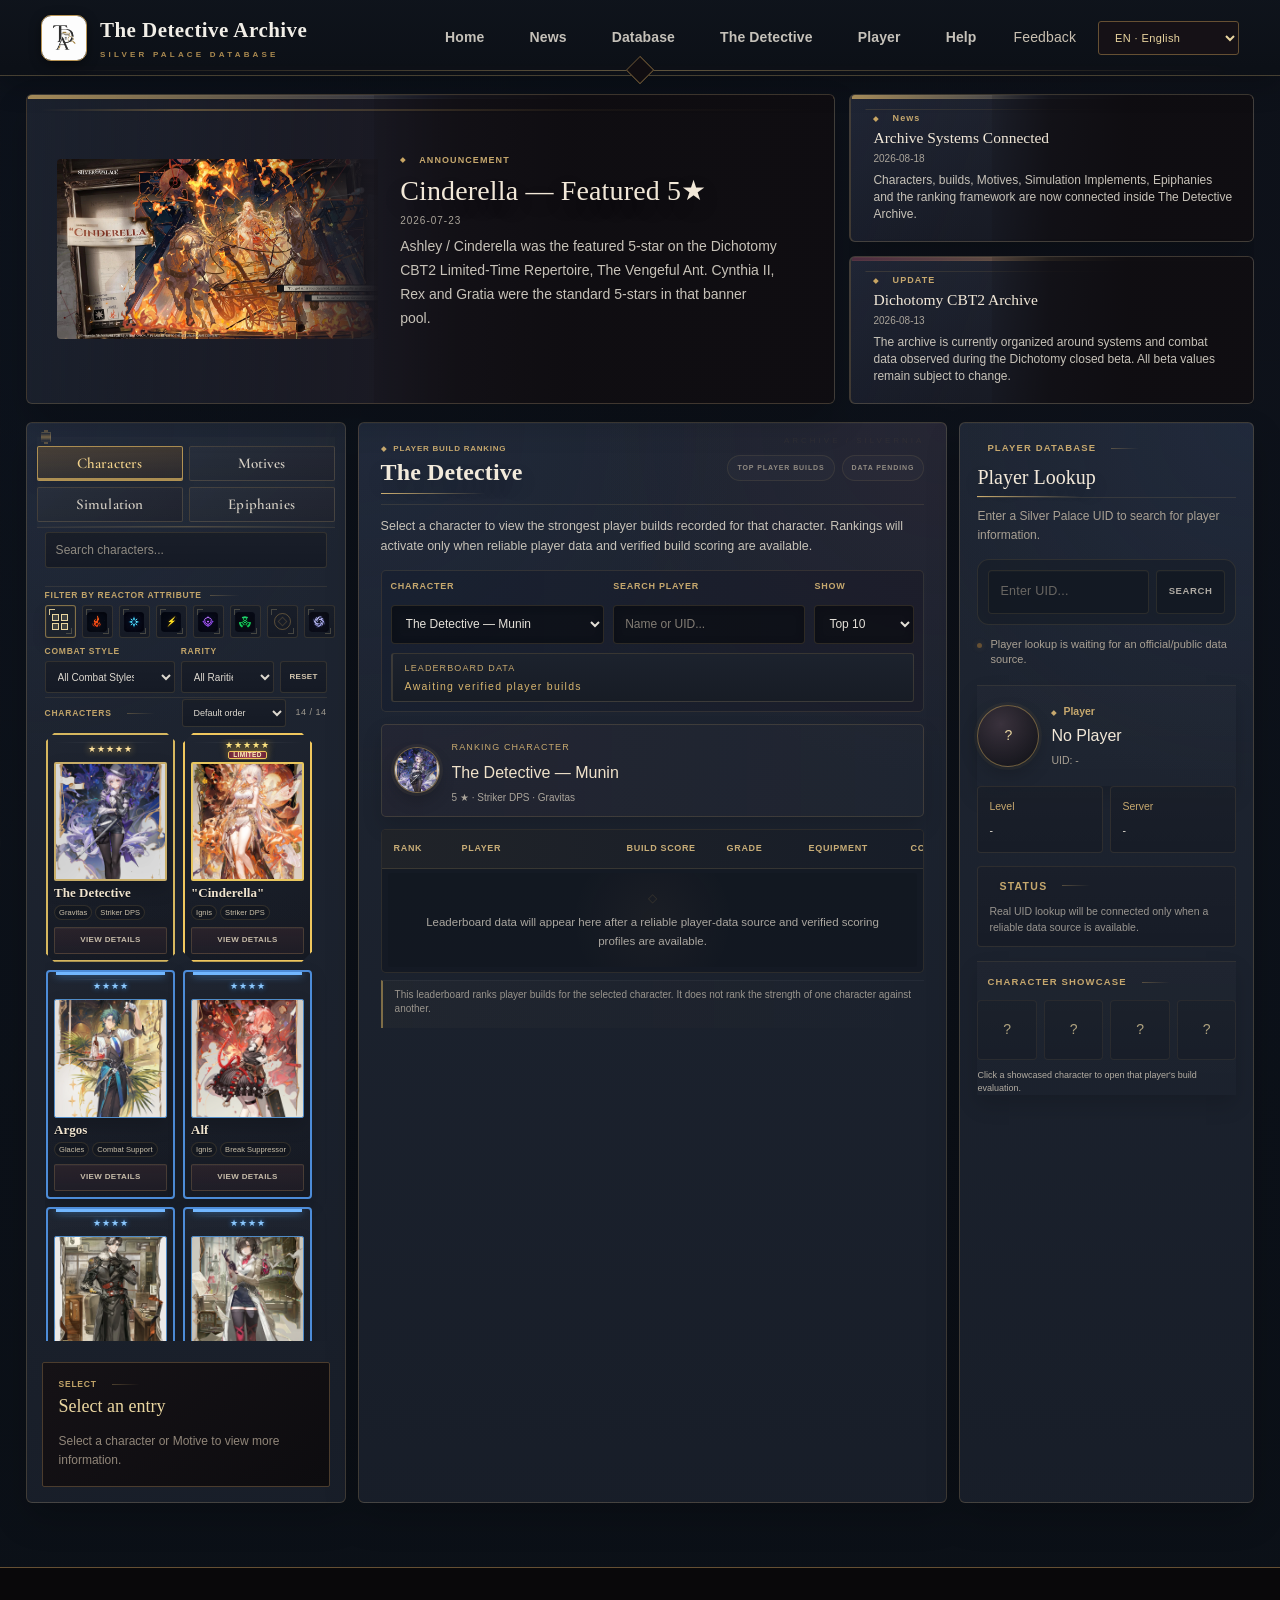
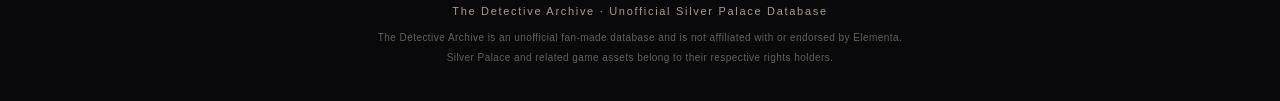
==== commit e0c56a51: "Add files via upload" ====
--- a/index.html
+++ b/index.html
@@ -5,12 +5,11 @@
     <meta charset="UTF-8">
     <meta name="viewport" content="width=device-width, initial-scale=1.0">
 
-    <title>The Detective Archive | Silver Palace Rankings & Database</title>
-
-    <meta name="description"
-          content="The Detective Archive is an unofficial Silver Palace database for characters, Motives, rankings, combat information, news, and game updates.">
-
-    <meta name="robots" content="index, follow">
+    <title>Silver Palace Database, Characters & Builds | The Detective Archive</title>
+
+    <meta name="description" content="Explore Silver Palace characters, Motives, Simulation, Epiphany, build data, player build rankings, news, and archive updates in The Detective Archive.">
+
+    <meta name="robots" content="index, follow, max-image-preview:large, max-snippet:-1, max-video-preview:-1">
 
     <meta name="application-name" content="The Detective Archive">
 
@@ -18,18 +17,15 @@
     <meta name="color-scheme" content="dark">
     <meta property="og:locale" content="en_US">
     <meta name="twitter:card" content="summary_large_image">
-    <meta name="twitter:title" content="The Detective Archive | Silver Palace Rankings & Database">
-    <meta name="twitter:description" content="Unofficial Silver Palace character, Motive, Simulation, Epiphany, rankings and news archive.">
+    <meta name="twitter:title" content="Silver Palace Database, Characters & Builds | The Detective Archive">
+    <meta name="twitter:description" content="Explore Silver Palace characters, Motives, Simulation, Epiphany, build data, player build rankings, news, and archive updates in The Detective Archive.">
     <meta name="twitter:image" content="https://thedetectivearchive.github.io/logo.png">
 
-    <link rel="canonical"
-          href="https://thedetectivearchive.github.io/">
-
-    <meta property="og:title"
-          content="The Detective Archive | Silver Palace Rankings & Database">
-
-    <meta property="og:description"
-          content="An unofficial Silver Palace database for characters, Motives, rankings, combat information, news, and game updates.">
+    <link rel="canonical" href="https://thedetectivearchive.github.io/">
+
+    <meta property="og:title" content="Silver Palace Database, Characters & Builds | The Detective Archive">
+
+    <meta property="og:description" content="Explore Silver Palace characters, Motives, Simulation, Epiphany, build data, player build rankings, news, and archive updates in The Detective Archive.">
 
     <meta property="og:type" content="website">
     <meta property="og:url" content="https://thedetectivearchive.github.io/">
@@ -37,20 +33,53 @@
     <meta property="og:image" content="https://thedetectivearchive.github.io/logo.png">
 
     <link rel="icon" type="image/png" href="logo.png">
+<link rel="stylesheet" href="style.css">
+    <meta name="googlebot" content="index, follow, max-image-preview:large, max-snippet:-1, max-video-preview:-1">
+    <!-- v60 SEO structured data -->
     <script type="application/ld+json">
+{
+  "@context": "https://schema.org",
+  "@graph": [
     {
-      "@context": "https://schema.org",
       "@type": "WebSite",
+      "@id": "https://thedetectivearchive.github.io/#website",
+      "url": "https://thedetectivearchive.github.io/",
       "name": "The Detective Archive",
       "alternateName": [
         "Detective Archive",
-        "thedetectivearchive.github.io"
+        "Silver Palace Database"
       ],
-      "url": "https://thedetectivearchive.github.io/"
+      "description": "Explore Silver Palace characters, Motives, Simulation, Epiphany, build data, player build rankings, news, and archive updates in The Detective Archive.",
+      "inLanguage": "en"
+    },
+    {
+      "@type": "CollectionPage",
+      "@id": "https://thedetectivearchive.github.io/#webpage",
+      "url": "https://thedetectivearchive.github.io/",
+      "name": "Silver Palace Database, Characters & Builds | The Detective Archive",
+      "description": "Explore Silver Palace characters, Motives, Simulation, Epiphany, build data, player build rankings, news, and archive updates in The Detective Archive.",
+      "isPartOf": {
+        "@id": "https://thedetectivearchive.github.io/#website"
+      },
+      "about": [
+        {
+          "@type": "Thing",
+          "name": "Silver Palace"
+        },
+        {
+          "@type": "Thing",
+          "name": "Silver Palace characters"
+        },
+        {
+          "@type": "Thing",
+          "name": "Silver Palace builds"
+        }
+      ],
+      "inLanguage": "en"
     }
+  ]
+}
     </script>
-
-    <link rel="stylesheet" href="style.css">
 </head>
 
 <body id="top">
@@ -995,7 +1024,6 @@
     <!-- Localization extensions load after content so future record overlays can apply safely. -->
     <script defer src="locales/archive-locales.js"></script>
     <script defer src="locales/archive-content-translations.js"></script>
-    <script defer src="locales/archive-content-translations-v59-7-1.js"></script>
 
     <script defer src="content-validator.js"></script>
     <script defer src="script.js"></script>
--- a/style.css
+++ b/style.css
@@ -18799,3 +18799,1809 @@
         box-shadow: 0 10px 22px rgba(0,0,0,0.16) !important;
     }
 }
+
+
+/* =========================================================
+   v59.8.1 — LIGHT ARCHIVE IMAGE BACKGROUND
+   Uses the custom pale archive artwork as a very subtle
+   atmospheric layer. Content readability remains dominant.
+========================================================= */
+
+body {
+    background:
+        linear-gradient(
+            180deg,
+            rgba(14, 19, 27, 0.915) 0%,
+            rgba(15, 20, 28, 0.935) 50%,
+            rgba(13, 18, 25, 0.955) 100%
+        ),
+        url("images/ui/archive-background-light.webp") center top / cover fixed no-repeat,
+        radial-gradient(circle at 8% 16%, rgba(42, 70, 126, 0.16), transparent 29%),
+        radial-gradient(circle at 92% 13%, rgba(112, 47, 72, 0.12), transparent 31%),
+        linear-gradient(180deg, #10151d 0%, #121822 44%, #10151c 100%) !important;
+}
+
+/* Keep the existing fine archive grid, but softer over the image. */
+body::before {
+    opacity: 0.035 !important;
+}
+
+/* On smaller screens avoid fixed-background repaint cost. */
+@media (max-width: 760px) {
+    body {
+        background:
+            linear-gradient(
+                180deg,
+                rgba(14, 19, 27, 0.93),
+                rgba(14, 19, 27, 0.96)
+            ),
+            url("images/ui/archive-background-light.webp") center top / cover no-repeat,
+            linear-gradient(180deg, #111720, #121821 50%, #10151c) !important;
+        background-attachment: scroll !important;
+    }
+}
+
+
+/* =========================================================
+   v59.9 — NEWS PAPER / ARCHIVE DISPATCH REDESIGN
+   Featured story = envelope / dispatch frame.
+   Smaller entries = paper bulletin cards.
+   Text and live news images remain real HTML content so
+   localization, search, filters and article links still work.
+========================================================= */
+
+.news-page-body {
+    --news-paper: #f4f0e8;
+    --news-paper-2: #ebe5da;
+    --news-ink: #28282d;
+    --news-muted: #6f6f74;
+    --news-blue: #1f376f;
+    --news-line: rgba(72, 69, 66, 0.18);
+    color: var(--news-ink);
+    background:
+        linear-gradient(rgba(246, 246, 245, 0.84), rgba(239, 240, 241, 0.88)),
+        url("images/ui/archive-background-light.webp") center top / cover fixed no-repeat,
+        #edf0f2 !important;
+}
+
+.news-page-body::before {
+    opacity: 0.025 !important;
+}
+
+.news-page-header {
+    min-height: 68px;
+    border-bottom: 1px solid rgba(82, 80, 76, 0.20);
+    background: rgba(242, 242, 241, 0.92);
+    box-shadow: 0 8px 28px rgba(38, 39, 44, 0.06);
+    backdrop-filter: blur(14px);
+}
+
+.news-page-brand {
+    color: #29292d;
+}
+
+.news-page-brand img {
+    border-color: rgba(82, 77, 68, 0.22);
+    background: rgba(255, 255, 255, 0.72);
+}
+
+.news-page-brand span {
+    color: #8b7448;
+}
+
+.news-page-nav a {
+    color: #515158;
+}
+
+.news-page-nav a:hover {
+    border-color: rgba(113, 93, 56, 0.24);
+    color: #8b6a2d;
+    background: rgba(255, 255, 255, 0.46);
+}
+
+.news-language-select {
+    border-color: rgba(74, 74, 79, 0.20);
+    color: #35353a;
+    background: rgba(255, 255, 255, 0.68);
+}
+
+.news-page-shell {
+    width: min(94%, 1460px);
+    padding-top: 24px;
+}
+
+/* ---------- Featured envelope ---------- */
+
+.news-page-hero.news-paper-feature {
+    min-height: 455px;
+    padding: clamp(42px, 5vw, 74px);
+    display: grid;
+    grid-template-columns: minmax(300px, 0.88fr) minmax(420px, 1.38fr);
+    align-items: center;
+    gap: clamp(24px, 4vw, 66px);
+    overflow: visible;
+    border: 0;
+    color: var(--news-ink);
+    background:
+        url("images/ui/news-feature-envelope.webp") center / 100% 100% no-repeat;
+    box-shadow: none;
+    isolation: isolate;
+}
+
+.news-page-hero.news-paper-feature::after {
+    display: none;
+}
+
+.news-feature-copy {
+    position: relative;
+    z-index: 3;
+    padding: 2px 4px 4px 18px;
+}
+
+.news-feature-copy .tag {
+    margin: 0;
+    color: #8a6f3d;
+    font-size: 8px;
+    letter-spacing: 1.8px;
+}
+
+.news-page-hero.news-paper-feature h1 {
+    max-width: 520px;
+    margin: 7px 0 8px;
+    color: #2b2b2f;
+    font-size: clamp(2.1rem, 4.25vw, 4.6rem);
+    line-height: 0.98;
+    text-wrap: balance;
+}
+
+.news-feature-lead {
+    max-width: 510px !important;
+    margin: 0;
+    color: #737178 !important;
+    font-size: 11px !important;
+    line-height: 1.55 !important;
+}
+
+.news-feature-story {
+    max-width: 520px;
+    margin-top: clamp(22px, 3vw, 34px);
+    padding-top: 17px;
+    border-top: 1px solid rgba(72, 69, 66, 0.17);
+}
+
+.news-feature-story-meta {
+    display: flex;
+    align-items: center;
+    gap: 10px;
+    margin-bottom: 8px;
+}
+
+.news-feature-story-meta span {
+    padding: 4px 9px;
+    border-radius: 999px;
+    color: #fff;
+    background: var(--news-blue);
+    font-family: "Segoe UI", Arial, sans-serif;
+    font-size: 7.5px;
+    letter-spacing: 0.7px;
+}
+
+.news-feature-story-meta time {
+    color: #77747a;
+    font-family: "Segoe UI", Arial, sans-serif;
+    font-size: 8px;
+}
+
+.news-feature-story h2 {
+    margin: 0 0 9px;
+    color: #28282d;
+    font-size: clamp(1.35rem, 2.2vw, 2.35rem);
+    line-height: 1.08;
+    font-weight: normal;
+    text-wrap: balance;
+}
+
+.news-feature-story > p {
+    max-width: 520px;
+    margin: 0;
+    display: -webkit-box;
+    overflow: hidden;
+    color: #66666d;
+    font-family: "Segoe UI", Arial, sans-serif;
+    font-size: 10.5px;
+    line-height: 1.55;
+    -webkit-box-orient: vertical;
+    -webkit-line-clamp: 3;
+}
+
+.news-feature-open {
+    min-width: 132px;
+    min-height: 38px;
+    margin-top: 15px;
+    padding: 8px 18px;
+    border: 1px solid rgba(220, 202, 163, 0.56);
+    border-radius: 4px;
+    color: #f7f1e7;
+    background: #24355f;
+    box-shadow:
+        inset 0 0 0 2px rgba(255, 255, 255, 0.05),
+        0 5px 12px rgba(29, 39, 68, 0.14);
+    font-family: inherit;
+    font-size: 9px;
+    letter-spacing: 0.7px;
+    cursor: pointer;
+}
+
+.news-feature-open:hover {
+    background: #192b5c;
+    transform: translateY(-1px);
+}
+
+.news-feature-media {
+    width: 100%;
+    min-height: 300px;
+    margin: 0;
+    align-self: stretch;
+    position: relative;
+    z-index: 2;
+    overflow: hidden;
+    border: 1px solid rgba(47, 48, 56, 0.18);
+    border-radius: 13px 4px 13px 4px;
+    background:
+        radial-gradient(circle at 52% 44%, rgba(84, 100, 140, 0.24), transparent 36%),
+        #747f95;
+    box-shadow: inset 0 0 0 4px rgba(245, 241, 233, 0.28);
+}
+
+.news-feature-media[hidden] {
+    display: block;
+}
+
+.news-feature-media img {
+    width: 100%;
+    height: 100%;
+    min-height: 300px;
+    display: block;
+    object-fit: cover;
+}
+
+.news-feature-media.asset-missing::after {
+    content: "✦";
+    position: absolute;
+    inset: 0;
+    display: grid;
+    place-items: center;
+    color: rgba(255, 255, 255, 0.28);
+    font-size: 48px;
+}
+
+/* ---------- Controls ---------- */
+
+.news-page-controls {
+    margin-top: 2px;
+    padding: 5px 8px;
+    align-items: end;
+}
+
+.news-filter-tabs {
+    gap: 8px;
+}
+
+.news-filter-tabs button {
+    min-width: 104px;
+    min-height: 38px;
+    border-color: rgba(76, 76, 82, 0.18);
+    border-radius: 999px;
+    color: #5c5b61;
+    background: rgba(248, 248, 247, 0.72);
+    box-shadow: 0 4px 14px rgba(30, 31, 35, 0.04);
+}
+
+.news-filter-tabs button.active,
+.news-filter-tabs button:hover {
+    border-color: rgba(34, 55, 111, 0.42);
+    color: #fff;
+    background: linear-gradient(135deg, #2b447f, #1f3267);
+}
+
+.news-page-search > span {
+    color: #76747a;
+}
+
+.news-page-search input {
+    border-color: rgba(74, 74, 80, 0.18);
+    border-radius: 6px;
+    color: #333338;
+    background: rgba(255, 255, 255, 0.74);
+}
+
+.news-page-search input:focus {
+    border-color: rgba(37, 58, 113, 0.46);
+    box-shadow: 0 0 0 3px rgba(37, 58, 113, 0.07);
+}
+
+.news-page-summary {
+    margin: 7px 6px 16px;
+    padding: 8px 10px;
+    border: 0;
+    border-bottom: 1px solid rgba(70, 70, 75, 0.13);
+    background: transparent;
+}
+
+.news-page-summary span,
+.news-page-summary p {
+    color: #77757a;
+}
+
+.news-page-summary strong {
+    color: #2b3862;
+}
+
+/* ---------- Newspaper cards ---------- */
+
+.news-page-grid {
+    grid-template-columns: repeat(3, minmax(0, 1fr));
+    gap: clamp(14px, 1.5vw, 22px);
+    align-items: start;
+}
+
+.news-page-card {
+    width: 100%;
+    min-height: 0;
+    aspect-ratio: 0.78;
+    padding: 7.8% 8.3% 7.6%;
+    display: flex;
+    flex-direction: column;
+    overflow: hidden;
+    border: 0;
+    border-radius: 13px;
+    color: var(--news-ink);
+    background:
+        url("images/ui/news-paper-card.webp") center / 100% 100% no-repeat;
+    box-shadow:
+        0 10px 28px rgba(32, 33, 37, 0.11),
+        0 2px 5px rgba(32, 33, 37, 0.05);
+    cursor: pointer;
+    transition:
+        transform 160ms ease,
+        filter 160ms ease,
+        box-shadow 160ms ease;
+}
+
+.news-page-card.archive {
+    background:
+        url("images/ui/news-paper-card.webp") center / 100% 100% no-repeat;
+}
+
+.news-page-card:hover,
+.news-page-card:focus-visible {
+    transform: translateY(-4px);
+    filter: saturate(1.025) contrast(1.01);
+    box-shadow:
+        0 15px 34px rgba(32, 33, 37, 0.15),
+        0 3px 7px rgba(32, 33, 37, 0.07);
+    outline: none;
+}
+
+.news-page-card::after {
+    display: none;
+}
+
+.news-page-card-index {
+    display: none;
+}
+
+.news-page-card-media {
+    width: 100%;
+    height: 39%;
+    flex: 0 0 39%;
+    margin: 0 0 7.2%;
+    overflow: hidden;
+    border: 1px solid rgba(61, 61, 67, 0.12);
+    border-radius: 12px;
+    background:
+        radial-gradient(circle at 72% 18%, rgba(41, 57, 101, 0.20), transparent 34%),
+        linear-gradient(145deg, #d8d8d9, #b9bec8);
+    box-shadow: inset 0 0 0 3px rgba(255, 255, 255, 0.28);
+}
+
+.news-page-card-media img {
+    width: 100%;
+    height: 100%;
+    display: block;
+    object-fit: cover;
+}
+
+.news-page-card-media.asset-missing::after {
+    content: "✦";
+    position: absolute;
+    inset: 0;
+    display: grid;
+    place-items: center;
+    color: rgba(39, 55, 98, 0.22);
+    background:
+        radial-gradient(circle, rgba(39, 55, 98, 0.06), transparent 55%);
+    font-size: 31px;
+}
+
+.news-page-card.has-image .news-page-card-meta {
+    margin-bottom: 4.5%;
+}
+
+.news-page-card-meta {
+    margin: 0 0 4.5%;
+    padding: 0 0 3%;
+    display: flex;
+    align-items: center;
+    justify-content: space-between;
+    gap: 7px;
+    border-bottom: 1px solid rgba(63, 63, 67, 0.13);
+}
+
+.news-page-card-meta time {
+    order: 1;
+    color: #5f5e64;
+    font-size: 8.5px;
+}
+
+.news-page-card-meta span {
+    order: 2;
+    padding: 3px 8px;
+    border-radius: 999px;
+    color: #fff;
+    background: #24418a;
+    font-family: "Segoe UI", Arial, sans-serif;
+    font-size: 7.5px;
+    letter-spacing: 0.3px;
+}
+
+.news-page-card.archive .news-page-card-meta span {
+    background: #78633a;
+}
+
+.news-page-card h2 {
+    margin: 0 0 3.2%;
+    display: -webkit-box;
+    overflow: hidden;
+    color: #29292d;
+    font-size: clamp(17px, 1.5vw, 22px);
+    line-height: 1.08;
+    font-weight: 600;
+    -webkit-box-orient: vertical;
+    -webkit-line-clamp: 3;
+}
+
+.news-page-card > p {
+    margin: 0;
+    display: -webkit-box;
+    overflow: hidden;
+    color: #737177;
+    font-family: "Segoe UI", Arial, sans-serif;
+    font-size: clamp(9px, 0.82vw, 11px);
+    line-height: 1.45;
+    -webkit-box-orient: vertical;
+    -webkit-line-clamp: 3;
+}
+
+.news-page-card-tags {
+    margin-top: auto;
+    padding-top: 4.2%;
+    gap: 4px;
+}
+
+.news-page-card-tags span {
+    padding: 2px 6px;
+    border-color: rgba(69, 69, 75, 0.14);
+    color: #77757b;
+    background: rgba(255, 255, 255, 0.28);
+    font-size: 6.8px;
+}
+
+.news-page-card-button {
+    display: none !important;
+}
+
+/* ---------- Article modal: light dossier ---------- */
+
+.news-page-modal-overlay {
+    background: rgba(30, 31, 36, 0.58);
+    backdrop-filter: blur(7px);
+}
+
+.news-page-article {
+    border: 1px solid rgba(88, 81, 68, 0.20);
+    color: #2e2e33;
+    background:
+        linear-gradient(rgba(247, 244, 237, 0.96), rgba(241, 237, 229, 0.98)),
+        url("images/ui/news-paper-card.webp") center / cover no-repeat;
+    box-shadow: 0 28px 80px rgba(28, 29, 33, 0.26);
+}
+
+.news-page-article-close {
+    border-color: rgba(74, 74, 79, 0.20);
+    color: #33333a;
+    background: rgba(255, 255, 255, 0.72);
+}
+
+.news-page-article-head h2 {
+    color: #29292e;
+}
+
+.news-page-article-head > p:last-child {
+    color: #77747a;
+}
+
+.news-page-article-tags span {
+    border-color: rgba(67, 67, 73, 0.16);
+    color: #646269;
+    background: rgba(255, 255, 255, 0.35);
+}
+
+.news-page-article-content {
+    border-top-color: rgba(62, 62, 67, 0.14);
+}
+
+.news-page-article-content p {
+    color: #525157;
+}
+
+.news-page-footer {
+    border-top-color: rgba(65, 65, 70, 0.14);
+    color: #77757b;
+    background: rgba(244, 244, 243, 0.74);
+}
+
+/* ---------- Responsive ---------- */
+
+@media (max-width: 1050px) {
+    .news-page-hero.news-paper-feature {
+        min-height: 430px;
+        grid-template-columns: minmax(260px, 0.95fr) minmax(340px, 1.2fr);
+        padding: 44px 52px;
+        gap: 28px;
+    }
+
+    .news-page-grid {
+        grid-template-columns: repeat(2, minmax(0, 1fr));
+    }
+}
+
+@media (max-width: 760px) {
+    .news-page-body {
+        background:
+            linear-gradient(rgba(245, 245, 244, 0.88), rgba(239, 240, 241, 0.92)),
+            url("images/ui/archive-background-light.webp") center top / cover no-repeat,
+            #edf0f2 !important;
+        background-attachment: scroll !important;
+    }
+
+    .news-page-header {
+        background: rgba(244, 244, 243, 0.97);
+    }
+
+    .news-page-hero.news-paper-feature {
+        min-height: 0;
+        padding: 30px 26px 34px;
+        grid-template-columns: 1fr;
+        gap: 18px;
+        border-radius: 14px;
+        background:
+            linear-gradient(rgba(247, 243, 234, 0.88), rgba(242, 237, 228, 0.92)),
+            url("images/ui/news-feature-envelope.webp") center / cover no-repeat;
+        box-shadow: 0 13px 32px rgba(36, 37, 42, 0.10);
+    }
+
+    .news-feature-copy {
+        padding: 0;
+    }
+
+    .news-page-hero.news-paper-feature h1 {
+        max-width: none;
+        font-size: clamp(2.2rem, 10vw, 3.6rem);
+    }
+
+    .news-feature-story {
+        max-width: none;
+        margin-top: 20px;
+    }
+
+    .news-feature-media {
+        min-height: 210px;
+        aspect-ratio: 16 / 9;
+    }
+
+    .news-feature-media img {
+        min-height: 210px;
+    }
+
+    .news-page-controls {
+        padding-left: 0;
+        padding-right: 0;
+    }
+
+    .news-filter-tabs {
+        padding-bottom: 3px;
+    }
+
+    .news-filter-tabs button {
+        min-width: 96px;
+    }
+
+    .news-page-grid {
+        grid-template-columns: 1fr;
+        width: min(100%, 520px);
+        margin: 0 auto;
+    }
+
+    .news-page-card {
+        aspect-ratio: 0.79;
+    }
+}
+
+@media (max-width: 520px) {
+    .news-page-shell {
+        width: calc(100% - 14px);
+        padding-top: 9px;
+    }
+
+    .news-page-hero.news-paper-feature {
+        padding: 24px 20px 28px;
+    }
+
+    .news-feature-media {
+        min-height: 176px;
+    }
+
+    .news-feature-media img {
+        min-height: 176px;
+    }
+
+    .news-feature-story > p {
+        -webkit-line-clamp: 4;
+    }
+
+    .news-page-card {
+        aspect-ratio: auto;
+        min-height: 515px;
+    }
+}
+
+
+/* =========================================================
+   v59.9.6 — HERO ENVELOPE STRAIGHT DIAGONAL CUT
+   Keep the existing hero layout unchanged.
+   Only clip the featured image block so its lower-right corner
+   follows a clean straight diagonal, matching the envelope flap.
+========================================================= */
+
+.news-feature-media {
+    --hero-envelope-cut-bottom: 29%;
+    --hero-envelope-cut-right: 28%;
+    clip-path: polygon(
+        0 0,
+        100% 0,
+        100% calc(100% - var(--hero-envelope-cut-right)),
+        calc(100% - var(--hero-envelope-cut-bottom)) 100%,
+        0 100%
+    );
+    border-radius: 13px 4px 0 4px;
+}
+
+.news-feature-media img {
+    clip-path: inherit;
+}
+
+@media (max-width: 900px) {
+    .news-feature-media {
+        clip-path: none;
+        border-radius: 13px 4px 13px 4px;
+    }
+}
+
+
+/* =========================================================
+   v59.9.7 — REAL ENVELOPE PHOTO WINDOW
+   The approved envelope asset is now a true foreground frame.
+   Live news art sits underneath it, so the lower-right corner
+   is naturally hidden by the envelope flap.
+   Future news images require no manual cropping.
+========================================================= */
+
+.news-page-hero.news-paper-feature {
+    position: relative;
+    overflow: visible;
+    background: transparent !important;
+    isolation: isolate;
+}
+
+/* Actual paper / envelope frame sits above the live image. */
+.news-page-hero.news-paper-feature::before {
+    content: "";
+    position: absolute;
+    inset: 0;
+    z-index: 2;
+    display: block !important;
+    pointer-events: none;
+    background:
+        url("images/ui/news-feature-envelope.webp")
+        center / 100% 100% no-repeat;
+}
+
+/* Text remains above the paper artwork. */
+.news-feature-copy {
+    position: relative;
+    z-index: 3;
+}
+
+/* Live news art is placed behind the transparent photo window. */
+.news-feature-media {
+    position: absolute !important;
+    z-index: 1 !important;
+
+    left: 46.1%;
+    top: 14.0%;
+    width: 48.2%;
+    height: 66.5%;
+
+    min-height: 0 !important;
+    margin: 0 !important;
+
+    clip-path: none !important;
+    border: 0 !important;
+    border-radius: 0 !important;
+    box-shadow: none !important;
+
+    overflow: hidden;
+    background: #707b90;
+}
+
+.news-feature-media[hidden] {
+    display: block;
+}
+
+.news-feature-media img {
+    width: 100%;
+    height: 100%;
+    min-height: 0 !important;
+    display: block;
+    object-fit: cover;
+    object-position: center;
+    clip-path: none !important;
+    border-radius: 0 !important;
+}
+
+/* The envelope asset is designed for the desktop horizontal hero.
+   On smaller screens retain the existing stacked mobile treatment. */
+@media (max-width: 900px) {
+    .news-page-hero.news-paper-feature {
+        background:
+            linear-gradient(
+                rgba(247, 243, 234, 0.92),
+                rgba(242, 237, 228, 0.94)
+            ) !important;
+    }
+
+    .news-page-hero.news-paper-feature::before {
+        display: none !important;
+    }
+
+    .news-feature-media {
+        position: relative !important;
+        left: auto;
+        top: auto;
+        width: 100%;
+        height: auto;
+        min-height: 210px !important;
+        aspect-ratio: 16 / 9;
+        border: 1px solid rgba(47, 48, 56, 0.18) !important;
+        border-radius: 13px 4px 13px 4px !important;
+        box-shadow: inset 0 0 0 4px rgba(245, 241, 233, 0.28) !important;
+    }
+
+    .news-feature-media img {
+        min-height: 210px !important;
+    }
+}
+
+@media (max-width: 520px) {
+    .news-feature-media {
+        min-height: 176px !important;
+    }
+
+    .news-feature-media img {
+        min-height: 176px !important;
+    }
+}
+
+
+/* =========================================================
+   v59.9.10 — FULL RECTANGULAR HERO IMAGE BEHIND FRAME
+   IMPORTANT:
+   - Do NOT change the approved text layout.
+   - Do NOT clip the live news image.
+   - The live image remains a complete rectangle.
+   - It extends slightly underneath the photo-window border.
+   - The envelope PNG stays above it and hides only what the
+     physical paper/frame would naturally cover.
+========================================================= */
+
+@media (min-width: 901px) {
+
+    .news-page-hero.news-paper-feature {
+        position: relative !important;
+        overflow: visible !important;
+        isolation: isolate !important;
+    }
+
+    /* Paper/envelope frame: foreground */
+    .news-page-hero.news-paper-feature::before {
+        content: "" !important;
+        position: absolute !important;
+        inset: 0 !important;
+        display: block !important;
+        z-index: 20 !important;
+        pointer-events: none !important;
+        background:
+            url("images/ui/news-feature-envelope.webp")
+            center / 100% 100% no-repeat !important;
+    }
+
+    /* Preserve the existing approved text positions. */
+    .news-feature-copy {
+        position: relative !important;
+        z-index: 30 !important;
+    }
+
+    /* Full, uncut image placed underneath the frame.
+       Values intentionally extend about 1–2% past the transparent
+       window so no white seam appears around replacement images. */
+    .news-feature-media {
+        position: absolute !important;
+        z-index: 10 !important;
+
+        left: 46.85% !important;
+        top: 15.45% !important;
+        width: 47.75% !important;
+        height: 64.55% !important;
+
+        min-height: 0 !important;
+        margin: 0 !important;
+        padding: 0 !important;
+
+        clip-path: none !important;
+        -webkit-clip-path: none !important;
+        mask: none !important;
+        -webkit-mask: none !important;
+
+        border: 0 !important;
+        border-radius: 0 !important;
+        outline: 0 !important;
+        box-shadow: none !important;
+
+        overflow: visible !important;
+        background: transparent !important;
+    }
+
+    .news-feature-media img {
+        position: absolute !important;
+        inset: 0 !important;
+
+        width: 100% !important;
+        height: 100% !important;
+        min-height: 0 !important;
+
+        display: block !important;
+        object-fit: cover !important;
+        object-position: center center !important;
+
+        clip-path: none !important;
+        -webkit-clip-path: none !important;
+        mask: none !important;
+        -webkit-mask: none !important;
+
+        border: 0 !important;
+        border-radius: 0 !important;
+        box-shadow: none !important;
+    }
+}
+
+/* Keep the existing stacked mobile design unchanged. */
+@media (max-width: 900px) {
+    .news-page-hero.news-paper-feature::before {
+        display: none !important;
+    }
+
+    .news-feature-media {
+        position: relative !important;
+        left: auto !important;
+        top: auto !important;
+        width: 100% !important;
+        height: auto !important;
+        min-height: 210px !important;
+        margin: 0 !important;
+
+        clip-path: none !important;
+        -webkit-clip-path: none !important;
+
+        overflow: hidden !important;
+        border-radius: 13px 4px 13px 4px !important;
+    }
+
+    .news-feature-media img {
+        position: static !important;
+        width: 100% !important;
+        height: 100% !important;
+        min-height: 210px !important;
+        object-fit: cover !important;
+
+        clip-path: none !important;
+        -webkit-clip-path: none !important;
+    }
+}
+
+
+/* =========================================================
+   v59.9.11 — TRUE 16:9 IMAGE UNDER THE ENVELOPE FRAME
+   Final correction:
+   - text layout untouched
+   - image keeps a normal rectangular 16:9 shape
+   - image is deliberately larger than the visible photo opening
+   - frame remains above the image
+========================================================= */
+
+@media (min-width: 901px) {
+    .news-feature-media {
+        position: absolute !important;
+        z-index: 10 !important;
+
+        /* Overscan the photo behind all four window edges. */
+        left: 44.9% !important;
+        top: 12.8% !important;
+        width: 52.4% !important;
+
+        /* Do not force the photo into the old window proportions. */
+        height: auto !important;
+        aspect-ratio: 16 / 9 !important;
+
+        min-height: 0 !important;
+        margin: 0 !important;
+        padding: 0 !important;
+
+        clip-path: none !important;
+        -webkit-clip-path: none !important;
+        mask: none !important;
+        -webkit-mask: none !important;
+
+        border: 0 !important;
+        border-radius: 0 !important;
+        box-shadow: none !important;
+        overflow: hidden !important;
+        background: transparent !important;
+    }
+
+    .news-feature-media img {
+        position: absolute !important;
+        inset: 0 !important;
+        width: 100% !important;
+        height: 100% !important;
+        min-height: 0 !important;
+
+        object-fit: cover !important;
+        object-position: center !important;
+
+        clip-path: none !important;
+        -webkit-clip-path: none !important;
+        mask: none !important;
+        -webkit-mask: none !important;
+
+        border: 0 !important;
+        border-radius: 0 !important;
+        box-shadow: none !important;
+    }
+
+    /* Preserve required layer order. */
+    .news-page-hero.news-paper-feature::before {
+        z-index: 20 !important;
+    }
+
+    .news-feature-copy {
+        z-index: 30 !important;
+    }
+}
+
+
+/* =========================================================
+   v59.9.12 — REMOVE THE VISIBLE CORNER CUT
+   Root cause fixed:
+   the old foreground frame itself contained the diagonal flap,
+   so it visually covered the lower-right of the live image even
+   when clip-path was disabled.
+
+   New layer order:
+   1. complete paper/envelope artwork underneath
+   2. normal rectangular live news image
+   3. foreground border/paperclip overlay with a RECTANGULAR hole
+   4. text
+========================================================= */
+
+@media (min-width: 901px) {
+
+    .news-page-hero.news-paper-feature {
+        position: relative !important;
+        overflow: visible !important;
+        isolation: isolate !important;
+
+        /* Original complete stationery stays underneath everything. */
+        background:
+            url("images/ui/news-feature-envelope.webp")
+            center / 100% 100% no-repeat !important;
+    }
+
+    /* Foreground frame only: rectangular photo opening.
+       It no longer contains the diagonal flap over the photo. */
+    .news-page-hero.news-paper-feature::before {
+        content: "" !important;
+        position: absolute !important;
+        inset: 0 !important;
+        z-index: 20 !important;
+        display: block !important;
+        pointer-events: none !important;
+        background:
+            url("images/ui/news-feature-envelope-foreground.webp")
+            center / 100% 100% no-repeat !important;
+    }
+
+    /* Leave the approved text arrangement alone. */
+    .news-feature-copy {
+        position: relative !important;
+        z-index: 30 !important;
+    }
+
+    /* The news art itself is now an ordinary full rectangle. */
+    .news-feature-media {
+        position: absolute !important;
+        z-index: 10 !important;
+
+        left: 46.4% !important;
+        top: 15.2% !important;
+        width: 48.4% !important;
+        height: 64.0% !important;
+
+        min-height: 0 !important;
+        margin: 0 !important;
+        padding: 0 !important;
+
+        clip-path: none !important;
+        -webkit-clip-path: none !important;
+        mask: none !important;
+        -webkit-mask: none !important;
+
+        border: 0 !important;
+        border-radius: 0 !important;
+        outline: 0 !important;
+        box-shadow: none !important;
+        overflow: hidden !important;
+        background: transparent !important;
+    }
+
+    .news-feature-media img {
+        position: absolute !important;
+        inset: 0 !important;
+        width: 100% !important;
+        height: 100% !important;
+        min-height: 0 !important;
+        display: block !important;
+
+        object-fit: cover !important;
+        object-position: center !important;
+
+        clip-path: none !important;
+        -webkit-clip-path: none !important;
+        mask: none !important;
+        -webkit-mask: none !important;
+
+        border: 0 !important;
+        border-radius: 0 !important;
+        box-shadow: none !important;
+    }
+}
+
+/* Keep the existing mobile stack; the desktop envelope overlay is hidden. */
+@media (max-width: 900px) {
+    .news-page-hero.news-paper-feature {
+        background:
+            linear-gradient(
+                rgba(247, 243, 234, 0.92),
+                rgba(242, 237, 228, 0.94)
+            ) !important;
+    }
+
+    .news-page-hero.news-paper-feature::before {
+        display: none !important;
+    }
+}
+
+
+/* =========================================================
+   v59.9.13 — HERO IMAGE UNDER FRAME / ENVELOPE EFFECT
+   Requested behavior:
+   - keep the large stationery frame
+   - put the live hero image underneath
+   - put the envelope/frame artwork above the image
+   - make the image feel like it is placed inside the envelope area
+========================================================= */
+
+@media (min-width: 901px) {
+    .news-page-hero.news-paper-feature {
+        position: relative !important;
+        isolation: isolate !important;
+        overflow: visible !important;
+
+        /* full stationery stays as the back plate */
+        background: url("images/ui/news-feature-envelope.webp") center / 100% 100% no-repeat !important;
+    }
+
+    /* foreground overlay with a transparent media opening */
+    .news-page-hero.news-paper-feature::before {
+        content: "" !important;
+        position: absolute !important;
+        inset: 0 !important;
+        z-index: 20 !important;
+        pointer-events: none !important;
+        display: block !important;
+        background: url("images/ui/news-feature-envelope-window-transparent-v4.webp") center / 100% 100% no-repeat !important;
+    }
+
+    /* text should remain above the paper background and not be covered */
+    .news-feature-copy {
+        position: relative !important;
+        z-index: 30 !important;
+    }
+
+    /* live hero image sits UNDER the overlay frame */
+    .news-feature-media {
+        position: absolute !important;
+        z-index: 10 !important;
+
+        /* aligned to the white panel area */
+        left: 46.6% !important;
+        top: 15.2% !important;
+        width: 49.2% !important;
+        height: 64.8% !important;
+
+        margin: 0 !important;
+        padding: 0 !important;
+        border: 0 !important;
+        border-radius: 0 !important;
+        box-shadow: none !important;
+        outline: 0 !important;
+        background: transparent !important;
+        overflow: hidden !important;
+
+        clip-path: none !important;
+        -webkit-clip-path: none !important;
+        mask: none !important;
+        -webkit-mask: none !important;
+    }
+
+    .news-feature-media img {
+        position: absolute !important;
+        inset: 0 !important;
+        display: block !important;
+        width: 100% !important;
+        height: 100% !important;
+
+        /* full normal rectangle image */
+        object-fit: cover !important;
+        object-position: center center !important;
+
+        border: 0 !important;
+        border-radius: 0 !important;
+        box-shadow: none !important;
+        outline: 0 !important;
+
+        clip-path: none !important;
+        -webkit-clip-path: none !important;
+        mask: none !important;
+        -webkit-mask: none !important;
+    }
+}
+
+@media (max-width: 900px) {
+    .news-page-hero.news-paper-feature::before {
+        display: none !important;
+    }
+}
+
+
+/* =========================================================
+   v59.9.14 — EXACT PHOTO WINDOW LAYERING
+   This is the authoritative desktop hero rule.
+
+   Layer order:
+   1) live news image
+   2) transparent stationery/envelope frame
+   3) hero text
+
+   The image itself is NOT cut. The frame visually shapes the
+   opening and covers the lower-right area like a real envelope.
+========================================================= */
+
+@media (min-width: 901px) {
+
+    .news-page-hero.news-paper-feature {
+        position: relative !important;
+        overflow: visible !important;
+        isolation: isolate !important;
+
+        /* IMPORTANT: no duplicate frame/background behind the image. */
+        background: none !important;
+    }
+
+    /* Approved complete frame placed ABOVE the image. */
+    .news-page-hero.news-paper-feature::before {
+        content: "" !important;
+        position: absolute !important;
+        inset: 0 !important;
+        z-index: 20 !important;
+        display: block !important;
+        pointer-events: none !important;
+
+        background:
+            url("images/ui/news-feature-envelope-window.webp")
+            center / 100% 100% no-repeat !important;
+    }
+
+    /* Keep the already-approved text arrangement. */
+    .news-feature-copy {
+        position: relative !important;
+        z-index: 30 !important;
+    }
+
+    /* Exact transparent-window bounding box from the frame asset:
+       x: 885..1740 / 1855
+       y: 139..668 / 848
+    */
+    .news-feature-media {
+        position: absolute !important;
+        z-index: 10 !important;
+
+        left: 47.7089% !important;
+        top: 16.3915% !important;
+        width: 46.0916% !important;
+        height: 62.3821% !important;
+
+        min-height: 0 !important;
+        margin: 0 !important;
+        padding: 0 !important;
+
+        border: 0 !important;
+        border-radius: 0 !important;
+        outline: 0 !important;
+        box-shadow: none !important;
+
+        clip-path: none !important;
+        -webkit-clip-path: none !important;
+        mask: none !important;
+        -webkit-mask: none !important;
+
+        overflow: hidden !important;
+        background: transparent !important;
+    }
+
+    .news-feature-media img {
+        position: absolute !important;
+        inset: 0 !important;
+
+        width: 100% !important;
+        height: 100% !important;
+        min-height: 0 !important;
+
+        display: block !important;
+        object-fit: cover !important;
+        object-position: center center !important;
+
+        border: 0 !important;
+        border-radius: 0 !important;
+        outline: 0 !important;
+        box-shadow: none !important;
+
+        clip-path: none !important;
+        -webkit-clip-path: none !important;
+        mask: none !important;
+        -webkit-mask: none !important;
+    }
+}
+
+/* Mobile keeps the simple stacked layout. */
+@media (max-width: 900px) {
+    .news-page-hero.news-paper-feature::before {
+        display: none !important;
+    }
+
+    .news-feature-media {
+        position: relative !important;
+        left: auto !important;
+        top: auto !important;
+        width: 100% !important;
+        height: auto !important;
+        min-height: 210px !important;
+        aspect-ratio: 16 / 9 !important;
+        overflow: hidden !important;
+    }
+
+    .news-feature-media img {
+        position: static !important;
+        width: 100% !important;
+        height: 100% !important;
+        min-height: 210px !important;
+        object-fit: cover !important;
+        object-position: center !important;
+    }
+}
+
+
+/* =========================================================
+   v59.9.15 — FILL THE ENTIRE PHOTO WINDOW
+   Do not alter the text layout.
+   The photo deliberately overscans behind the transparent
+   frame opening so no white gaps can appear around the edges.
+========================================================= */
+
+@media (min-width: 901px) {
+    .news-feature-media {
+        /* Overscan beyond the transparent window on every side. */
+        left: 46.20% !important;
+        top: 14.25% !important;
+        width: 49.25% !important;
+        height: 66.60% !important;
+
+        position: absolute !important;
+        z-index: 10 !important;
+        margin: 0 !important;
+        padding: 0 !important;
+        overflow: hidden !important;
+
+        clip-path: none !important;
+        -webkit-clip-path: none !important;
+        mask: none !important;
+        -webkit-mask: none !important;
+        border: 0 !important;
+        border-radius: 0 !important;
+        box-shadow: none !important;
+        background: transparent !important;
+    }
+
+    .news-feature-media img {
+        position: absolute !important;
+        inset: 0 !important;
+        width: 100% !important;
+        height: 100% !important;
+        display: block !important;
+        object-fit: cover !important;
+        object-position: center center !important;
+
+        clip-path: none !important;
+        -webkit-clip-path: none !important;
+        mask: none !important;
+        -webkit-mask: none !important;
+        border: 0 !important;
+        border-radius: 0 !important;
+    }
+
+    /* Frame must remain above the oversized image. */
+    .news-page-hero.news-paper-feature::before {
+        z-index: 20 !important;
+    }
+
+    .news-feature-copy {
+        z-index: 30 !important;
+    }
+}
+
+
+/* =========================================================
+   v59.9.16 — EXACT WHITE PANEL CUT
+   Existing asset only; no generated artwork.
+   The white/checkerboard placeholder was cut out precisely.
+========================================================= */
+
+@media (min-width: 901px) {
+    .news-page-hero.news-paper-feature {
+        position: relative !important;
+        overflow: visible !important;
+        isolation: isolate !important;
+        background: none !important;
+    }
+
+    /* Exact-cut frame ABOVE the live news image. */
+    .news-page-hero.news-paper-feature::before {
+        content: "" !important;
+        position: absolute !important;
+        inset: 0 !important;
+        z-index: 20 !important;
+        display: block !important;
+        pointer-events: none !important;
+        background:
+            url("images/ui/news-feature-envelope-window.png")
+            center / 100% 100% no-repeat !important;
+    }
+
+    .news-feature-copy {
+        position: relative !important;
+        z-index: 30 !important;
+    }
+
+    /* Image overscans slightly behind the exact transparent opening. */
+    .news-feature-media {
+        position: absolute !important;
+        z-index: 10 !important;
+
+        left: 47.05% !important;
+        top: 15.45% !important;
+        width: 47.75% !important;
+        height: 65.00% !important;
+
+        min-height: 0 !important;
+        margin: 0 !important;
+        padding: 0 !important;
+
+        border: 0 !important;
+        border-radius: 0 !important;
+        outline: 0 !important;
+        box-shadow: none !important;
+        overflow: hidden !important;
+        background: transparent !important;
+
+        clip-path: none !important;
+        -webkit-clip-path: none !important;
+        mask: none !important;
+        -webkit-mask: none !important;
+    }
+
+    .news-feature-media img {
+        position: absolute !important;
+        inset: 0 !important;
+        width: 100% !important;
+        height: 100% !important;
+        min-height: 0 !important;
+        display: block !important;
+
+        object-fit: cover !important;
+        object-position: center center !important;
+
+        border: 0 !important;
+        border-radius: 0 !important;
+        box-shadow: none !important;
+
+        clip-path: none !important;
+        -webkit-clip-path: none !important;
+        mask: none !important;
+        -webkit-mask: none !important;
+    }
+}
+
+
+/* =========================================================
+   v59.9.20 — SMALL NEWS CARD LAYOUT REFINEMENT
+   Only affects the news cards below the featured story.
+   Layout is aligned to the actual paper-card artwork instead
+   of relying on flex percentages, preventing text/image overlap.
+========================================================= */
+
+.news-page-grid {
+    gap: clamp(18px, 1.8vw, 28px) !important;
+}
+
+.news-page-card {
+    position: relative !important;
+    width: 100% !important;
+    aspect-ratio: 760 / 1026 !important;
+    min-height: 0 !important;
+    padding: 0 !important;
+    display: block !important;
+    overflow: hidden !important;
+    border-radius: 14px !important;
+}
+
+/* Real image / empty placeholder fits the printed photo window. */
+.news-page-card-media {
+    position: absolute !important;
+    left: 8.25% !important;
+    top: 8.55% !important;
+    width: 83.55% !important;
+    height: 38.75% !important;
+    margin: 0 !important;
+    padding: 0 !important;
+    overflow: hidden !important;
+    border: 1px solid rgba(62, 62, 68, 0.16) !important;
+    border-radius: 11px !important;
+    box-shadow: inset 0 0 0 2px rgba(255, 255, 255, 0.24) !important;
+    background:
+        radial-gradient(circle at 50% 42%, rgba(72, 86, 123, 0.14), transparent 44%),
+        linear-gradient(145deg, #d4d6dc, #b9bdc8) !important;
+}
+
+.news-page-card-media img {
+    position: absolute !important;
+    inset: 0 !important;
+    width: 100% !important;
+    height: 100% !important;
+    display: block !important;
+    object-fit: cover !important;
+    object-position: center center !important;
+}
+
+.news-page-card-media.asset-missing::after {
+    font-size: clamp(24px, 2.25vw, 36px) !important;
+}
+
+/* Clean paper strip over the template's fake YYYY.MM.DD / tag placeholders. */
+.news-page-card-meta,
+.news-page-card.has-image .news-page-card-meta {
+    position: absolute !important;
+    left: 8.15% !important;
+    top: 49.20% !important;
+    width: 83.70% !important;
+    height: 5.25% !important;
+    margin: 0 !important;
+    padding: 0 0 0.9% !important;
+    display: flex !important;
+    align-items: center !important;
+    justify-content: space-between !important;
+    gap: 8px !important;
+    border-bottom: 1px solid rgba(80, 77, 72, 0.18) !important;
+    background: rgba(245, 242, 236, 0.94) !important;
+    z-index: 3 !important;
+}
+
+.news-page-card-meta time {
+    order: 1 !important;
+    padding: 3px 5px !important;
+    color: #55545a !important;
+    background: rgba(245, 242, 236, 0.96) !important;
+    font-size: clamp(8px, 0.72vw, 10px) !important;
+    line-height: 1 !important;
+    white-space: nowrap !important;
+}
+
+.news-page-card-meta span {
+    order: 2 !important;
+    max-width: 54% !important;
+    padding: 4px 9px !important;
+    border-radius: 999px !important;
+    overflow: hidden !important;
+    text-overflow: ellipsis !important;
+    white-space: nowrap !important;
+    font-size: clamp(7px, 0.66vw, 9px) !important;
+    line-height: 1.15 !important;
+}
+
+/* Title gets its own fixed paper area: no collision with date/badge. */
+.news-page-card h2 {
+    position: absolute !important;
+    left: 8.15% !important;
+    top: 56.00% !important;
+    width: 83.70% !important;
+    height: 10.25% !important;
+    margin: 0 !important;
+    padding: 0 !important;
+    display: -webkit-box !important;
+    overflow: hidden !important;
+    color: #303036 !important;
+    background: linear-gradient(
+        180deg,
+        rgba(246, 243, 237, 0.96),
+        rgba(246, 243, 237, 0.90)
+    ) !important;
+    font-size: clamp(15px, 1.30vw, 20px) !important;
+    line-height: 1.12 !important;
+    font-weight: 600 !important;
+    -webkit-box-orient: vertical !important;
+    -webkit-line-clamp: 2 !important;
+    z-index: 3 !important;
+}
+
+/* Description sits below the title and covers the decorative dummy bars. */
+.news-page-card > p {
+    position: absolute !important;
+    left: 8.15% !important;
+    top: 67.25% !important;
+    width: 83.70% !important;
+    height: 13.35% !important;
+    margin: 0 !important;
+    padding: 0 !important;
+    display: -webkit-box !important;
+    overflow: hidden !important;
+    color: #6b6970 !important;
+    background: linear-gradient(
+        180deg,
+        rgba(246, 243, 237, 0.94),
+        rgba(246, 243, 237, 0.86)
+    ) !important;
+    font-family: "Segoe UI", Arial, sans-serif !important;
+    font-size: clamp(9px, 0.82vw, 11.5px) !important;
+    line-height: 1.50 !important;
+    -webkit-box-orient: vertical !important;
+    -webkit-line-clamp: 4 !important;
+    z-index: 3 !important;
+}
+
+/* Tags stay near the printed archive seal instead of floating upward. */
+.news-page-card-tags {
+    position: absolute !important;
+    left: 8.15% !important;
+    bottom: 5.35% !important;
+    width: 54% !important;
+    margin: 0 !important;
+    padding: 0 !important;
+    display: flex !important;
+    flex-wrap: wrap !important;
+    gap: 5px !important;
+    z-index: 3 !important;
+}
+
+.news-page-card-tags span {
+    padding: 3px 7px !important;
+    border: 1px solid rgba(72, 70, 67, 0.14) !important;
+    border-radius: 999px !important;
+    color: #747178 !important;
+    background: rgba(248, 246, 241, 0.80) !important;
+    font-size: clamp(7px, 0.62vw, 8.5px) !important;
+    line-height: 1.15 !important;
+}
+
+/* Do not let old decorative/content pseudo layers cover the new positioning. */
+.news-page-card::after {
+    display: none !important;
+}
+
+@media (max-width: 1050px) {
+    .news-page-card h2 {
+        font-size: clamp(16px, 2.0vw, 20px) !important;
+    }
+
+    .news-page-card > p {
+        font-size: clamp(10px, 1.2vw, 12px) !important;
+    }
+}
+
+@media (max-width: 760px) {
+    .news-page-card {
+        aspect-ratio: 760 / 1026 !important;
+        min-height: 0 !important;
+    }
+
+    .news-page-card h2 {
+        font-size: clamp(18px, 4.5vw, 22px) !important;
+    }
+
+    .news-page-card > p {
+        font-size: clamp(11px, 2.7vw, 13px) !important;
+    }
+
+    .news-page-card-meta time,
+    .news-page-card-meta span {
+        font-size: clamp(8px, 2vw, 10px) !important;
+    }
+}
+
+
+/* =========================================================
+   v59.9.22 — SMALL NEWS NATURAL PAPER CONTENT
+   Existing asset cleaned; text now sits directly on paper.
+   No fake pill / dummy bars / content overlay backgrounds.
+========================================================= */
+
+.news-page-card-meta,
+.news-page-card.has-image .news-page-card-meta {
+    top: 49.35% !important;
+    height: auto !important;
+    padding: 0 !important;
+    border-bottom: 0 !important;
+    background: transparent !important;
+    align-items: center !important;
+}
+
+.news-page-card-meta time {
+    padding: 0 !important;
+    color: #59575c !important;
+    background: transparent !important;
+    font-size: clamp(8px, 0.72vw, 10px) !important;
+    line-height: 1.2 !important;
+}
+
+.news-page-card-meta span {
+    max-width: 56% !important;
+    padding: 4px 9px !important;
+    border: 0 !important;
+    box-shadow: none !important;
+}
+
+/* Remove any decorative dot / pseudo marker around the live badge. */
+.news-page-card-meta span::before,
+.news-page-card-meta span::after,
+.news-page-card-meta::before,
+.news-page-card-meta::after {
+    content: none !important;
+    display: none !important;
+}
+
+/* Title sits directly on the paper. */
+.news-page-card h2 {
+    top: 55.10% !important;
+    height: 11.5% !important;
+    color: #302e31 !important;
+    background: transparent !important;
+    box-shadow: none !important;
+    border: 0 !important;
+    font-size: clamp(15px, 1.30vw, 20px) !important;
+    line-height: 1.14 !important;
+}
+
+/* Description also sits directly on the paper. */
+.news-page-card > p {
+    top: 67.20% !important;
+    height: 15.2% !important;
+    color: #65636a !important;
+    background: transparent !important;
+    box-shadow: none !important;
+    border: 0 !important;
+    line-height: 1.55 !important;
+}
+
+/* Tags stay subtle and paper-like. */
+.news-page-card-tags {
+    bottom: 5.8% !important;
+}
+
+.news-page-card-tags span {
+    background: transparent !important;
+    box-shadow: none !important;
+    border-color: rgba(72, 70, 67, 0.18) !important;
+}
+
+/* Prevent any legacy overlay block from returning. */
+.news-page-card::after {
+    display: none !important;
+}
+
+
+
+/* =========================================================
+   v59.9.23 — HOMEPAGE BACKGROUND VISIBILITY
+   Homepage only. News page remains unchanged.
+========================================================= */
+
+body#top {
+    background:
+        linear-gradient(
+            180deg,
+            rgba(10, 15, 23, 0.76) 0%,
+            rgba(11, 16, 24, 0.80) 48%,
+            rgba(10, 15, 22, 0.84) 100%
+        ),
+        url("images/ui/archive-background-light.webp") center top / cover fixed no-repeat,
+        radial-gradient(circle at 8% 16%, rgba(42, 70, 126, 0.14), transparent 29%),
+        radial-gradient(circle at 92% 13%, rgba(112, 47, 72, 0.10), transparent 31%),
+        linear-gradient(180deg, #10151d 0%, #121822 44%, #10151c 100%) !important;
+}
+
+/* Keep the archive grid subtle so it does not muddy the artwork. */
+body#top::before {
+    opacity: 0.022 !important;
+}
+
+@media (max-width: 760px) {
+    body#top {
+        background:
+            linear-gradient(
+                180deg,
+                rgba(10, 15, 23, 0.80),
+                rgba(10, 15, 23, 0.86)
+            ),
+            url("images/ui/archive-background-light.webp") center top / cover no-repeat,
+            linear-gradient(180deg, #111720, #121821 50%, #10151c) !important;
+        background-attachment: scroll !important;
+    }
+}
